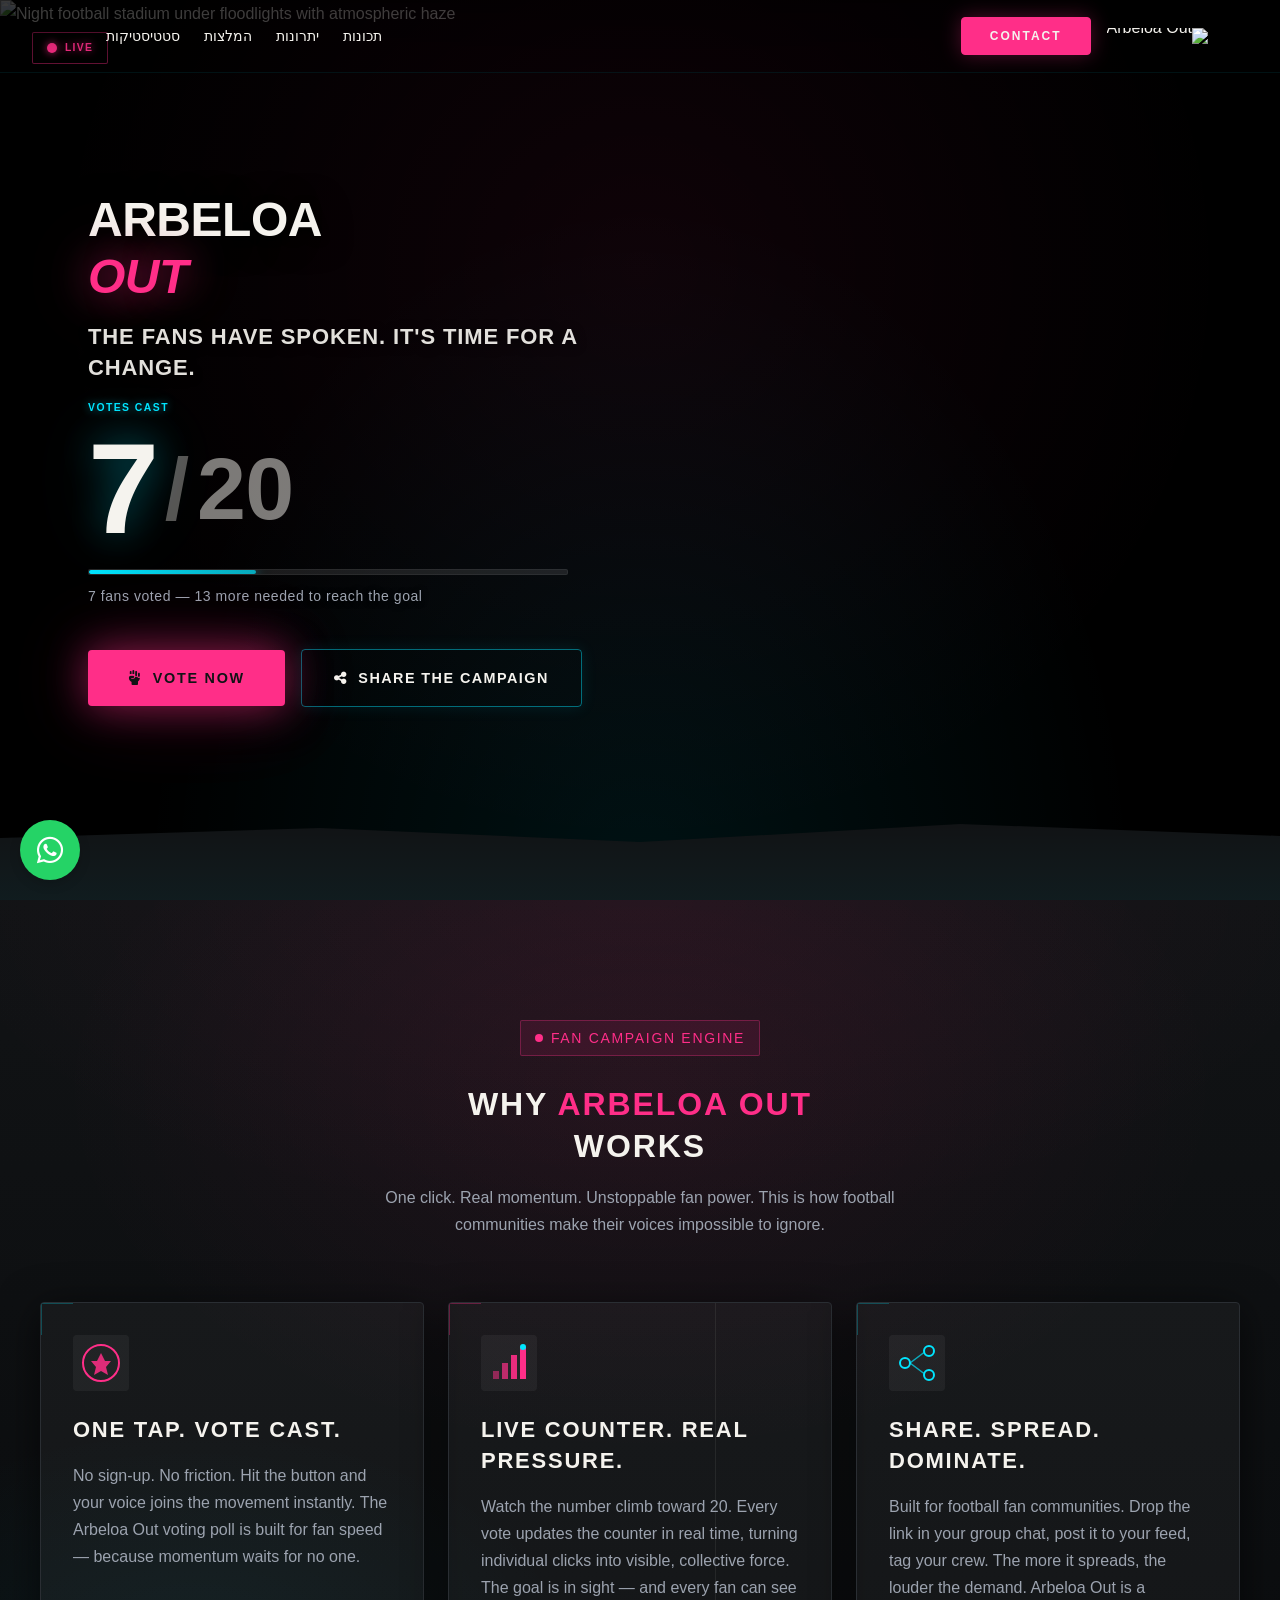
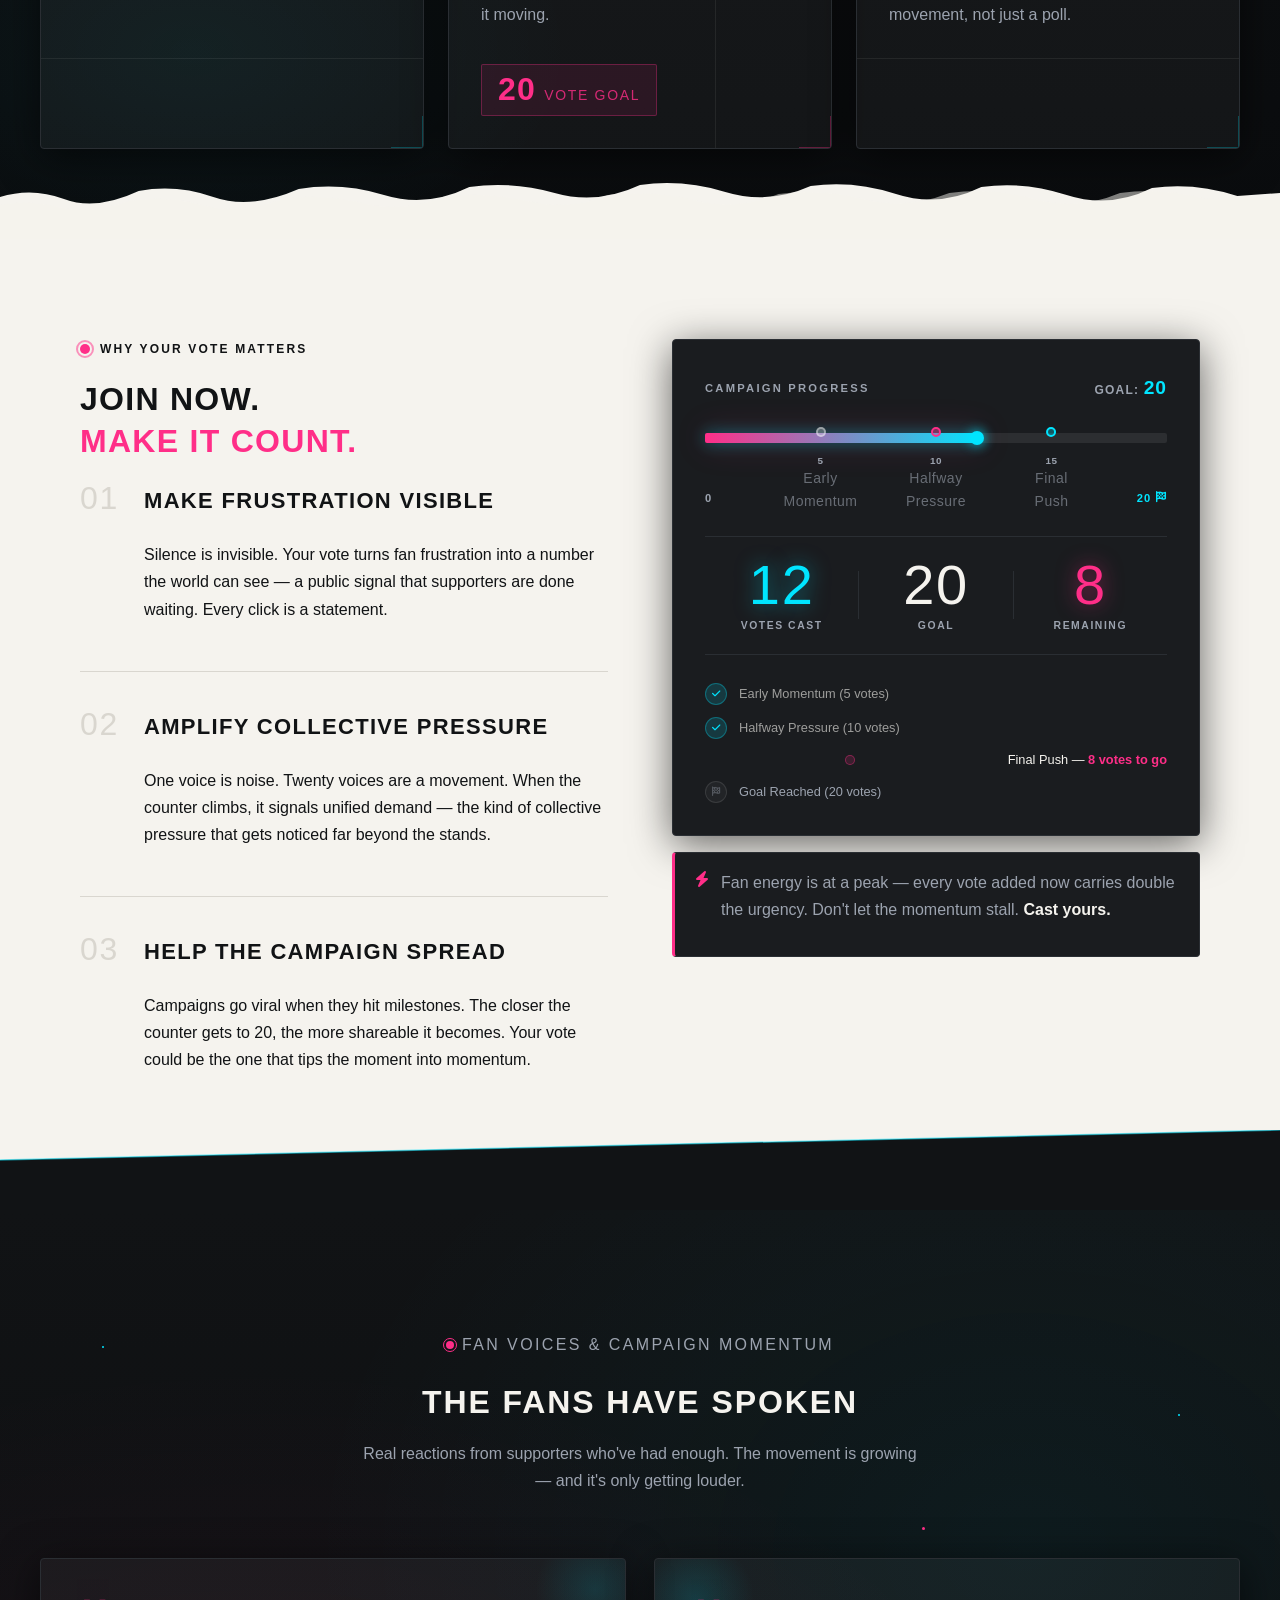
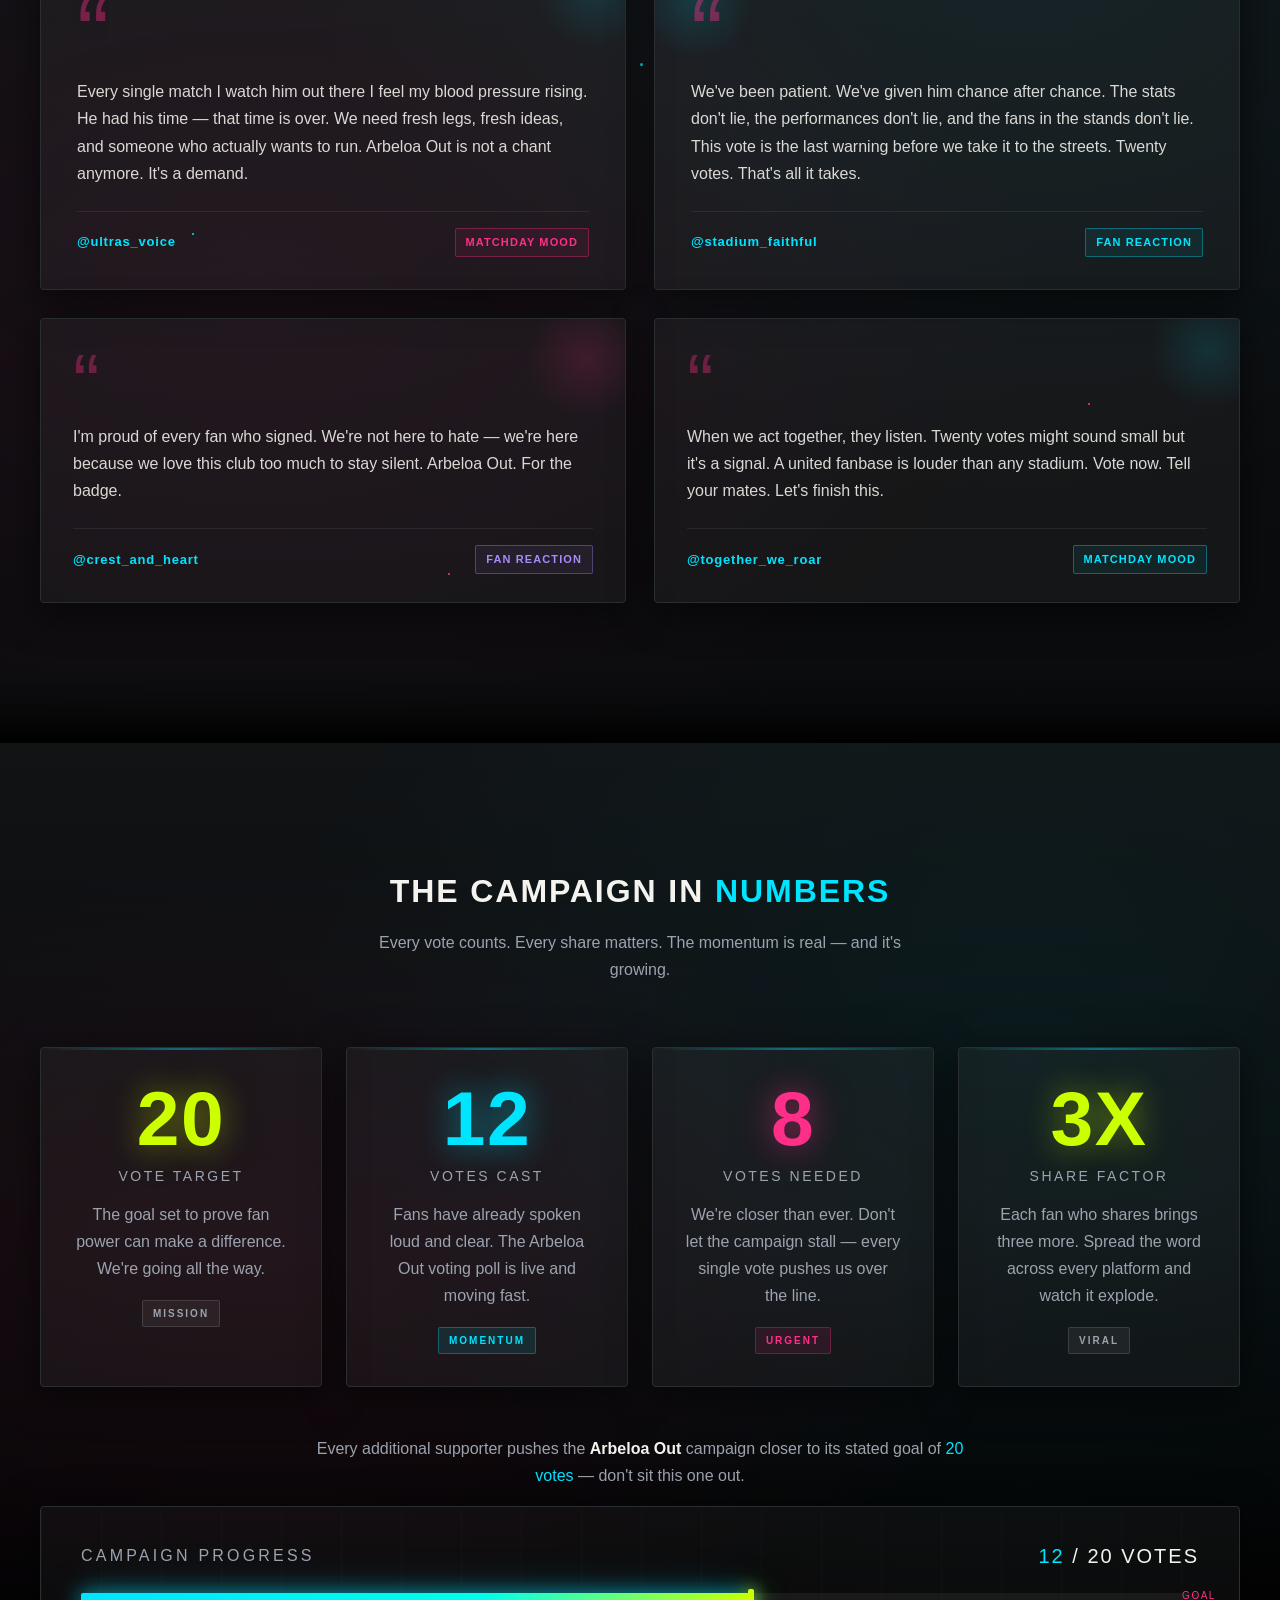
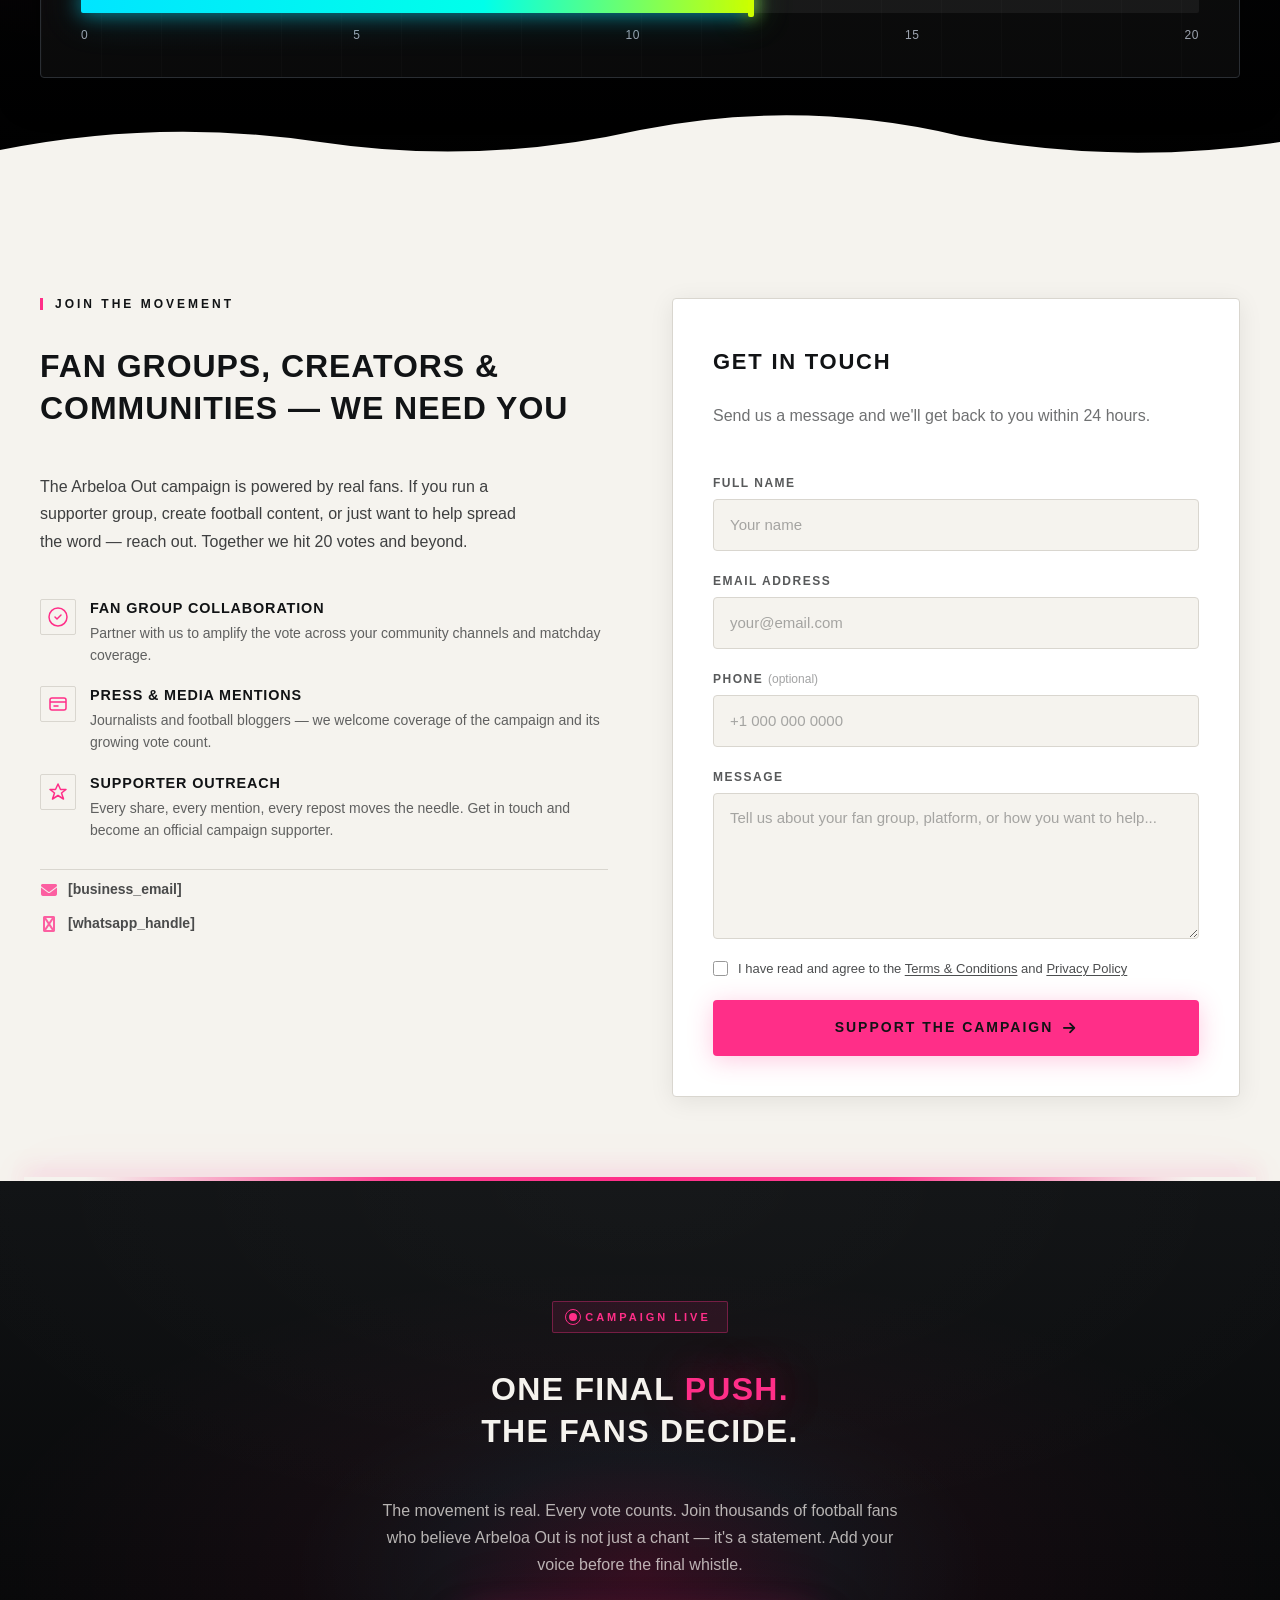
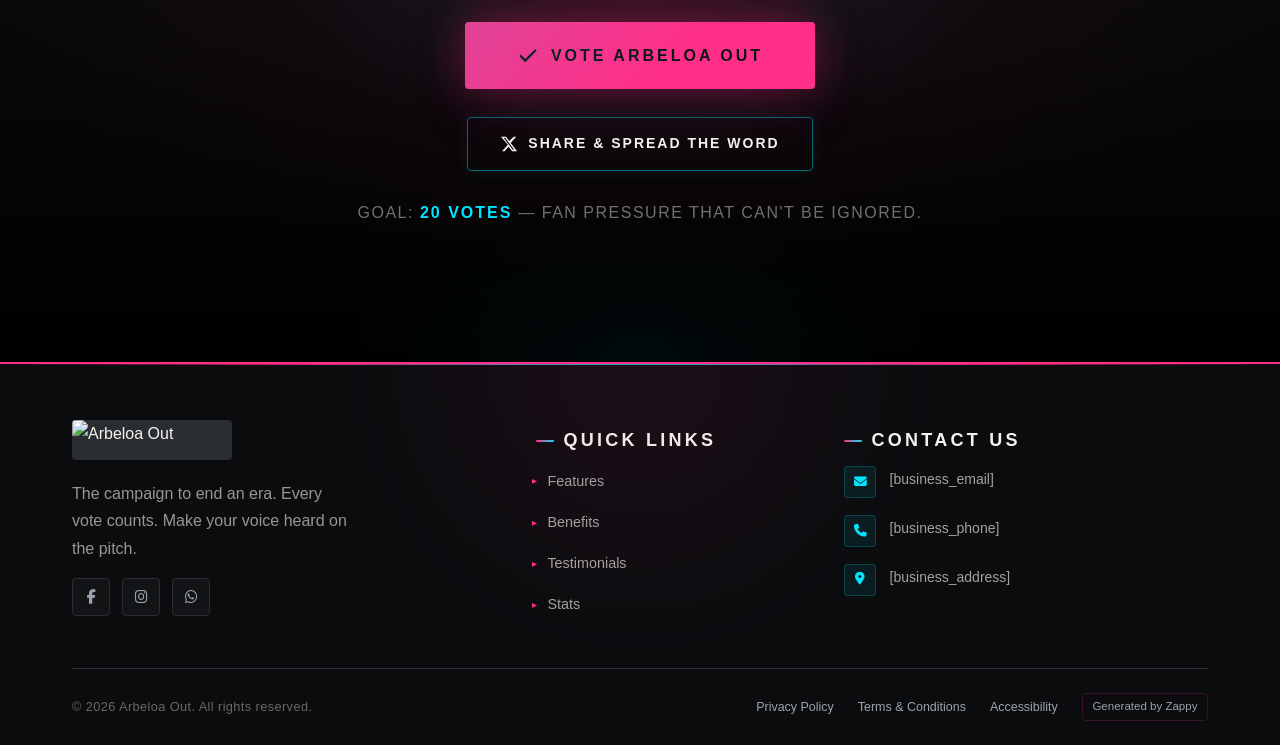
==== public/index.html @ 0f9fdadb "Initial website commit" ====
<!doctype html><html dir="ltr" lang="en"><head><meta charset="UTF-8"><meta content="width=device-width,initial-scale=1" name="viewport"><meta content="index, follow" name="robots"><title>ספורט / כדורגל — Arbeloa Out</title><meta content="A sports voting campaign website called &#39;Arbeloa Out&#39; where fans can vote to remove Arbeloa. The site features a real-time vote counter with a goal of 20 votes." name="description"><meta content="ספורט / כדורגל, Arbeloa Out, ספורט כדורגל, Arbeloa out voting poll" name="keywords"><link href="/assets/favicon.ico" rel="icon" type="image/x-icon"><link href="/assets/favicon-16x16.png" rel="icon" type="image/png" sizes="16x16"><link href="/assets/favicon-32x32.png" rel="icon" type="image/png" sizes="32x32"><link href="/assets/favicon-48x48.png" rel="icon" type="image/png" sizes="48x48"><link href="/assets/favicon-192x192.png" rel="icon" type="image/png" sizes="192x192"><link href="/assets/favicon-512x512.png" rel="icon" type="image/png" sizes="512x512"><link href="/assets/apple-touch-icon.png" rel="apple-touch-icon"><script>!function(){"use strict";var t="45b3f881-b775-4c6c-81a9-82512077c5bc",e="https://api.zappy5.com/api/analytics/track",a=18e5,n=2592e6,o=!0,i=!0,r=!0;var s=function(){var e="zappy_visitor_"+t,a=null;try{if(a=localStorage.getItem(e)){var o=JSON.parse(a),i=Date.now();if(i-o.created<n)return o.lastSeen=i,localStorage.setItem(e,JSON.stringify(o)),o.id}}catch(t){console.warn("Zappy Analytics: LocalStorage not available")}var r="zv_"+Date.now()+"_"+Math.random().toString(36).substr(2,9);try{localStorage.setItem(e,JSON.stringify({id:r,created:Date.now(),lastSeen:Date.now()}))}catch(t){}return r}(),c=function(){var e="zappy_session_"+t,n=null;try{if(n=sessionStorage.getItem(e)){var o=JSON.parse(n),i=Date.now();if(i-o.timestamp<a)return o.timestamp=i,sessionStorage.setItem(e,JSON.stringify(o)),o.id}}catch(t){console.warn("Zappy Analytics: SessionStorage not available")}var r="zs_"+Date.now()+"_"+Math.random().toString(36).substr(2,9);try{sessionStorage.setItem(e,JSON.stringify({id:r,timestamp:Date.now()}))}catch(t){}return r}();function l(a,n){n=n||{};var o={website_id:t,event_type:a,page_path:window.location.pathname,referrer:document.referrer||"direct",visitor_id:s,session_id:c,metadata:n};if(navigator.sendBeacon){var i=new Blob([JSON.stringify(o)],{type:"application/json"});navigator.sendBeacon(e,i)}else fetch(e,{method:"POST",headers:{"Content-Type":"application/json"},body:JSON.stringify(o),keepalive:!0}).catch(function(t){console.warn("Zappy Analytics: Failed to track event",t)})}o&&l("pageview",{title:document.title,url:window.location.href}),i&&document.addEventListener("click",function(t){var e=t.target;if("BUTTON"===e.tagName||e.closest("button")){var a="BUTTON"===e.tagName?e:e.closest("button");l("click",{element:"button",text:a.textContent.trim().substring(0,100),id:a.id||null,class:a.className||null})}else if("A"===e.tagName||e.closest("a")){var n="A"===e.tagName?e:e.closest("a");l("navigation",{element:"link",text:n.textContent.trim().substring(0,100),href:n.href,external:n.hostname!==window.location.hostname})}},!0),r&&document.addEventListener("submit",function(t){var e=t.target;l("form_submit",{form_id:e.id||null,form_name:e.name||null,form_action:e.action||null,form_method:e.method||"GET"})},!0);var m=Date.now();window.addEventListener("beforeunload",function(){l("page_unload",{time_on_page:Math.floor((Date.now()-m)/1e3),page_path:window.location.pathname})}),window.zappyAnalytics={track:l,getVisitorId:function(){return s},getSessionId:function(){return c}}}()</script><meta content="ספורט / כדורגל — Arbeloa Out" property="og:title"><meta content="A sports voting campaign website called &#39;Arbeloa Out&#39; where fans can vote to remove Arbeloa. The site features a real-time vote counter with a goal of 20 votes." property="og:description"><meta content="summary_large_image" name="twitter:card"><meta content="ספורט / כדורגל — Arbeloa Out" name="twitter:title"><meta content="A sports voting campaign website called &#39;Arbeloa Out&#39; where fans can vote to remove Arbeloa. The site features a real-time vote counter with a goal of 20 votes." name="twitter:description"><meta content="website" property="og:type"><meta content="en_US" property="og:locale"><link href="https://cdnjs.cloudflare.com/ajax/libs/font-awesome/6.4.0/css/all.min.css" rel="stylesheet"><link href="/assets/favicon.ico" rel="icon" type="image/x-icon"><link href="/assets/favicon-16x16.png" rel="icon" type="image/png" sizes="16x16"><link href="/assets/favicon-32x32.png" rel="icon" type="image/png" sizes="32x32"><link href="/assets/favicon-48x48.png" rel="icon" type="image/png" sizes="48x48"><link href="/assets/favicon-192x192.png" rel="icon" type="image/png" sizes="192x192"><link href="/assets/favicon-512x512.png" rel="icon" type="image/png" sizes="512x512"><link href="/assets/apple-touch-icon.png" rel="apple-touch-icon"><link href="https://cdn.jsdelivr.net/npm/vanilla-cookieconsent@3/dist/cookieconsent.css" rel="stylesheet"><script src="https://cdn.jsdelivr.net/npm/vanilla-cookieconsent@3/dist/cookieconsent.umd.js"></script><script src="https://cdn.jsdelivr.net/gh/mickidum/acc_toolbar/acctoolbar/acctoolbar.min.js"></script><link href="/styles.css" rel="stylesheet"><style id="zappy-dropdown-submenu-styles">#navMenu li:has(.sub-menu),.nav-menu li:has(.sub-menu),.navbar li:has(.sub-menu),nav li:has(.sub-menu){position:relative}#navMenu .sub-menu,.nav-menu .sub-menu,.navbar .sub-menu,nav .sub-menu{display:block!important;position:absolute!important;top:100%;left:0;min-width:220px;background:#fff;border-radius:8px;box-shadow:0 8px 25px rgba(0,0,0,.15);padding:8px 0;opacity:0;visibility:hidden;transform:translateY(10px);transition:all .3s ease;z-index:1000;list-style:none;pointer-events:none}#navMenu li:hover>.sub-menu,.nav-menu li:hover>.sub-menu,.navbar li:hover>.sub-menu,nav li:hover>.sub-menu{opacity:1!important;visibility:visible!important;transform:translateY(0)!important;pointer-events:auto!important}.sub-menu li{list-style:none;margin:0;padding:0}.sub-menu a{display:block!important;padding:10px 16px!important;color:var(--text-dark,#333)!important;font-weight:500;text-decoration:none;white-space:nowrap;transition:background-color .2s}.sub-menu .zappy-nav-child>a{padding-left:28px!important;font-size:.9em!important;opacity:.85!important}[dir=rtl] .sub-menu .zappy-nav-child>a,html[lang=ar] .sub-menu .zappy-nav-child>a,html[lang=he] .sub-menu .zappy-nav-child>a{padding-left:10px!important;padding-right:28px!important}.sub-menu .zappy-nav-parent>a{font-weight:600!important}.sub-menu a:hover{background-color:#f5f5f5}[dir=rtl] .nav-menu .sub-menu,[dir=rtl] .navbar .sub-menu,[dir=rtl] nav .sub-menu,html[lang=ar] .nav-menu .sub-menu,html[lang=ar] .navbar .sub-menu,html[lang=ar] nav .sub-menu,html[lang=he] .nav-menu .sub-menu,html[lang=he] .navbar .sub-menu,html[lang=he] nav .sub-menu{left:auto!important;right:0!important}.sub-menu:empty,.sub-menu:not(:has(li)):not(:has(> a)),.sub-menu:not(:has(li:not(.zappy-hidden-menu-item))):not(:has(> a)){display:none!important;opacity:0!important;visibility:hidden!important;pointer-events:none!important}li:has(.menu-group-title):hover>.sub-menu{opacity:1!important;visibility:visible!important;transform:translateY(0)!important;pointer-events:auto!important}#navMenu>li>.menu-group-title,.nav-menu>li>.menu-group-title{display:inline-block;padding:.5rem 1rem;cursor:default;user-select:none}@media (max-width:768px){#navMenu .sub-menu,.nav-menu .sub-menu,.navbar .sub-menu,nav .sub-menu{position:static!important;transform:none!important;box-shadow:none!important;background:0 0!important;max-height:0;overflow:hidden;opacity:0;visibility:hidden;transition:max-height .3s ease,opacity .3s ease;padding:0!important;border-radius:0!important}#navMenu .sub-menu.mobile-expanded,.nav-menu .sub-menu.mobile-expanded,.navbar .sub-menu.mobile-expanded{max-height:none!important;overflow-y:visible!important;opacity:1!important;visibility:visible!important;padding:8px 0 8px 16px!important}[dir=rtl] .sub-menu.mobile-expanded,html[lang=he] .sub-menu.mobile-expanded{padding:8px 16px 8px 0!important}#navMenu li:hover>.sub-menu,.nav-menu li:hover>.sub-menu,.navbar li:hover>.sub-menu,nav li:hover>.sub-menu{opacity:0;visibility:hidden;pointer-events:none}#navMenu li>.sub-menu.mobile-expanded,.nav-menu li>.sub-menu.mobile-expanded,.navbar li>.sub-menu.mobile-expanded,nav li>.sub-menu.mobile-expanded{opacity:1!important;visibility:visible!important;pointer-events:auto!important}#navMenu li:has(.sub-menu),.nav-menu li:has(.sub-menu),.navbar li:has(.sub-menu),nav li:has(.sub-menu){display:flex!important;flex-wrap:wrap!important;align-items:center!important;position:relative!important;min-height:44px!important}#navMenu li:has(.sub-menu)>a,.nav-menu li:has(.sub-menu)>a,.navbar li:has(.sub-menu)>a,nav li:has(.sub-menu)>a{flex:1!important;min-width:0!important}#navMenu li:has(.sub-menu)>.menu-group-title,.nav-menu li:has(.sub-menu)>.menu-group-title,.navbar li:has(.sub-menu)>.menu-group-title,nav li:has(.sub-menu)>.menu-group-title{flex:1!important;min-width:0!important;padding:0!important;line-height:inherit!important}#navMenu li:has(.sub-menu)>.sub-menu,.nav-menu li:has(.sub-menu)>.sub-menu,.navbar li:has(.sub-menu)>.sub-menu,nav li:has(.sub-menu)>.sub-menu{flex-basis:100%!important;width:100%!important}#navMenu li:has(.sub-menu)>a [class*=arrow],#navMenu li:has(.sub-menu)>a [class*=chevron],.nav-menu li:has(.sub-menu)>a .fa-angle-down,.nav-menu li:has(.sub-menu)>a .fa-chevron-down,.nav-menu li:has(.sub-menu)>a [class*=arrow],.nav-menu li:has(.sub-menu)>a [class*=chevron],nav li:has(.sub-menu)>a [class*=arrow],nav li:has(.sub-menu)>a [class*=chevron]{display:none!important;visibility:hidden!important}.mobile-submenu-toggle{display:flex!important;align-items:center!important;justify-content:center!important;width:44px!important;height:auto!important;background:0 0!important;border:none!important;cursor:pointer!important;color:var(--text-dark)!important;position:static!important;flex-shrink:0!important;align-self:stretch!important;z-index:2!important;padding:0!important;margin:0!important}.mobile-submenu-toggle::after{content:''!important;width:0!important;height:0!important;border-left:6px solid transparent!important;border-right:6px solid transparent!important;border-top:7px solid currentColor!important;transition:transform .3s ease!important}.mobile-submenu-toggle.expanded::after{transform:rotate(180deg)!important}.sub-menu a{padding:10px 0!important;display:block!important;color:var(--text-dark)!important;white-space:normal!important}.sub-menu .zappy-nav-child>a{padding-left:28px!important;font-size:.9em!important;opacity:.85!important}[dir=rtl] .sub-menu .zappy-nav-child>a,html[lang=ar] .sub-menu .zappy-nav-child>a,html[lang=he] .sub-menu .zappy-nav-child>a{padding-left:0!important;padding-right:28px!important}.sub-menu .zappy-nav-parent>a{font-weight:600!important}#navMenu.active,.nav-menu.active{max-width:100vw!important;overflow-x:hidden!important;box-sizing:border-box!important}.navbar .sub-menu li a,.zappy-products-dropdown .sub-menu a,nav.navbar .sub-menu li a{color:var(--text-dark)!important}}@media (min-width:769px){.mobile-submenu-toggle{display:none!important}}</style><style id="zappy-widget-visibility">html[dir=rtl] .whatsapp-float{right:20px!important;left:auto!important}html:not([dir]) .whatsapp-float,html[dir=ltr] .whatsapp-float{left:20px!important;right:auto!important}html[dir=rtl] #mic-access-tool-general-button,html[dir=rtl] #mic-init-access-tool #mic-access-tool-general-button,html[dir=rtl] #mic-init-access-tool .mic-access-tool-general-button,html[dir=rtl] ._access-icon,html[dir=rtl] .mic-access-tool-general-button{left:20px!important;right:auto!important}html:not([dir]) #mic-access-tool-general-button,html:not([dir]) #mic-init-access-tool #mic-access-tool-general-button,html:not([dir]) #mic-init-access-tool .mic-access-tool-general-button,html:not([dir]) ._access-icon,html:not([dir]) .mic-access-tool-general-button,html[dir=ltr] #mic-access-tool-general-button,html[dir=ltr] #mic-init-access-tool #mic-access-tool-general-button,html[dir=ltr] #mic-init-access-tool .mic-access-tool-general-button,html[dir=ltr] ._access-icon,html[dir=ltr] .mic-access-tool-general-button{right:20px!important;left:auto!important}@media (max-width:768px){.whatsapp-float{display:flex!important}}@media (min-width:769px){.whatsapp-float{display:flex!important}}@media (max-width:768px){#mic-access-tool-general-button,#mic-init-access-tool #mic-access-tool-general-button,#mic-init-access-tool .mic-access-tool-general-button,._access-icon,.mic-access-tool-general-button{display:flex!important;visibility:visible!important;opacity:1!important;pointer-events:auto!important}#mic-access-tool-box,#mic-init-access-tool #mic-access-tool-box,._access-menu,.mic-access-tool-box,div[id*=mic-access-tool-box]{visibility:hidden;opacity:0;pointer-events:auto!important}}@media (min-width:769px){#mic-access-tool-general-button,#mic-init-access-tool #mic-access-tool-general-button,#mic-init-access-tool .mic-access-tool-general-button,._access-icon,.mic-access-tool-general-button{display:flex!important;visibility:visible!important;opacity:1!important;pointer-events:auto!important}#mic-access-tool-box,#mic-init-access-tool #mic-access-tool-box,._access-menu,.mic-access-tool-box,div[id*=mic-access-tool-box]{visibility:hidden;opacity:0;pointer-events:auto!important}}</style></head><body><nav class="navbar"><button class="mobile-toggle" aria-label="Menu" id="mobileToggle"><svg viewBox="0 0 24 24" fill="none" height="24" width="24" class="hamburger-icon"><path d="M3 12h18M3 6h18M3 18h18" stroke="currentColor" stroke-width="2" stroke-linecap="round"></path></svg> <svg viewBox="0 0 24 24" fill="none" height="24" width="24" class="close-icon" style="display:none"><path d="M18 6L6 18M6 6l12 12" stroke="currentColor" stroke-width="2" stroke-linecap="round"></path></svg></button> <button class="phone-header-btn" aria-label="Call" data-phone="[business_phone]"><svg viewBox="0 0 24 24" fill="currentColor" height="20" width="20"><path d="M22 16.92v3a2 2 0 0 1-2.18 2 19.79 19.79 0 0 1-8.63-3.07 19.5 19.5 0 0 1-6-6 19.79 19.79 0 0 1-3.07-8.67A2 2 0 0 1 4.11 2h3a2 2 0 0 1 2 1.72 12.84 12.84 0 0 0 .7 2.81 2 2 0 0 1-.45 2.11L8.09 9.91a16 16 0 0 0 6 6l1.27-1.27a2 2 0 0 1 2.11-.45 12.84 12.84 0 0 0 2.81.7A2 2 0 0 1 22 16.92z"></path></svg></button><div class="nav-container"><div class="nav-brand"><a href="/" class="logo-link"><img alt="Arbeloa Out" class="logo" src="/assets/arbeloa-out-logo.webp"></a></div><ul class="nav-menu" id="navMenu"><li><a href="#features">תכונות</a></li><li><a href="#benefits">יתרונות</a></li><li><a href="#testimonials">המלצות</a></li><li><a href="#stats">סטטיסטיקות</a></li></ul><div class="nav-cta-container"><a href="#contact" class="nav-cta-btn">Contact</a></div></div></nav><script>window.addEventListener("load",function(){const e=document.querySelector(".navbar, nav, header");if(!e)return void console.log("[Navbar] Navbar element not found");let t=document.getElementById("mobileToggle")||document.querySelector(".mobile-toggle")||document.querySelector(".hamburger")||document.querySelector(".hamburger-menu")||document.querySelector(".menu-toggle")||document.querySelector(".burger-menu")||document.querySelector('[aria-label="Menu"]')||document.querySelector('[aria-label="תפריט"]');const o=document.querySelector(".phone-header-btn"),n=window.getComputedStyle(e);let r=n.backgroundColor;if(console.log("[Navbar] Initial navbar background:",r),"transparent"===r||"rgba(0, 0, 0, 0)"===r||r.startsWith("rgba")&&r.includes(", 0)")){const e=n.backgroundImage;if(e&&"none"!==e)console.log("[Navbar] Navbar has background image/gradient, using dark text"),r="rgb(240, 240, 240)";else{const e=window.getComputedStyle(document.body).backgroundColor;console.log("[Navbar] Navbar transparent, using body background:",e),r=e}}const i=r.match(/\d+/g);if(i&&i.length>=3){const e=(.299*parseInt(i[0])+.587*parseInt(i[1])+.114*parseInt(i[2]))/255;console.log("[Navbar] Mobile button colors preserved from Claude CSS (luminance:",e.toFixed(2)+")");const n=document.createElement("style");n.id="zappy-mobile-nav-fix";document.documentElement.lang;document.documentElement.dir,n.textContent='\n        /* Hide mobile buttons on desktop, show only on mobile */\n        @media (min-width: 769px) {\n          .mobile-toggle,\n          .phone-header-btn {\n            display: none !important;\n          }\n        }\n        \n        /* Show and position mobile buttons correctly on mobile */\n        @media (max-width: 768px) {\n          .mobile-toggle,\n          .phone-header-btn {\n            position: absolute !important;\n            top: 50% !important;\n            transform: translateY(-50%) !important;\n            z-index: 1001 !important;\n            display: flex !important;\n            align-items: center !important;\n            justify-content: center !important;\n            width: 36px !important;\n            height: 36px !important;\n            border-radius: 50% !important;\n            border: none !important;\n            cursor: pointer !important;\n            padding: 6px !important;\n            background: none !important;\n            color: var(--nav-text, var(--text-dark)) !important;\n          }\n          \n          /* LTR positioning (default): hamburger LEFT, phone RIGHT */\n          html:not([dir="rtl"]):not([lang="he"]):not([lang="ar"]) .mobile-toggle,\n          html[dir="ltr"] .mobile-toggle {\n            left: 12px !important;\n            right: auto !important;\n          }\n          html:not([dir="rtl"]):not([lang="he"]):not([lang="ar"]) .phone-header-btn,\n          html[dir="ltr"] .phone-header-btn {\n            right: 12px !important;\n            left: auto !important;\n          }\n          \n          /* RTL positioning: hamburger RIGHT, phone LEFT */\n          html[dir="rtl"] .mobile-toggle,\n          html[lang="he"] .mobile-toggle,\n          html[lang="ar"] .mobile-toggle {\n            right: 12px !important;\n            left: auto !important;\n          }\n          html[dir="rtl"] .phone-header-btn,\n          html[lang="he"] .phone-header-btn,\n          html[lang="ar"] .phone-header-btn {\n            left: 12px !important;\n            right: auto !important;\n          }\n          \n          /* CRITICAL: Ensure nav-container has min-height on mobile */\n          /* All children are positioned absolutely/fixed on mobile, so height:auto collapses to 0 */\n          .nav-container {\n            min-height: 70px !important;\n            position: relative !important;\n          }\n          \n          /* Ensure SVG icons are properly sized and inherit color */\n          .mobile-toggle svg,\n          .phone-header-btn svg {\n            width: 24px !important;\n            height: 24px !important;\n            /* Don\'t force display - let JavaScript control hamburger/close toggle */\n          }\n          \n          /* Reset nav-cta-container on mobile - remove desktop box-shadow/padding */\n          /* that creates a visible ghost box when CTA button is hidden */\n          .nav-cta-container {\n            box-shadow: none !important;\n            padding: 0 !important;\n          }\n          \n          /* Hide nav-cta-container entirely on mobile when there\'s no lang-switcher */\n          /* (only the CTA button is inside, and it\'s hidden on mobile) */\n          .nav-cta-container:not(:has(.lang-switcher)) {\n            display: none !important;\n          }\n          \n          /* CRITICAL: Prevent hero image fade gradient from bleeding over headline text */\n          /* The .image-fade-gradient has bottom: -30px (extends below parent) */\n          /* On mobile stacked layout, this overlaps the h1 text below the image */\n          .hero-image-column {\n            overflow: hidden !important;\n          }\n          .image-fade-gradient {\n            bottom: 0 !important;\n          }\n          \n          /* Hide desktop language switcher on mobile - hamburger menu handles it */\n          /* High specificity to override stored CSS */\n          .lang-switcher,\n          .nav-cta-container .lang-switcher,\n          .nav-container .lang-switcher,\n          .navbar .lang-switcher,\n          .navbar .nav-cta-container .lang-switcher {\n            display: none !important;\n          }\n        }\n      ';const r=document.getElementById("zappy-mobile-nav-fix");r&&r.remove(),document.head.appendChild(n),console.log("[Navbar] Critical CSS injected for mobile nav positioning");const a=window.innerWidth<=768;if(t){const e=t.querySelector(".hamburger-icon"),o=t.querySelector(".close-icon");e&&(e.style.setProperty("width","24px","important"),e.style.setProperty("height","24px","important"),e.style.setProperty("display","block","important")),o&&(o.style.setProperty("width","24px","important"),o.style.setProperty("height","24px","important"),o.style.setProperty("display","none","important")),a?(t.style.setProperty("position","absolute","important"),t.style.setProperty("top","50%","important"),t.style.setProperty("transform","translateY(-50%)","important"),t.style.setProperty("z-index","1001","important"),t.style.removeProperty("left"),t.style.removeProperty("right"),console.log("[Navbar] Mobile toggle positioning applied (mobile viewport)")):(t.style.removeProperty("position"),t.style.removeProperty("top"),t.style.removeProperty("transform"),t.style.removeProperty("z-index"),t.style.removeProperty("left"),t.style.removeProperty("right"),console.log("[Navbar] Desktop viewport - cleared mobile toggle inline positioning"))}if(o){const e=o.querySelector("svg");e&&(e.style.width="24px",e.style.height="24px",e.setAttribute("width","24"),e.setAttribute("height","24")),a?(o.style.setProperty("position","absolute","important"),o.style.setProperty("top","50%","important"),o.style.setProperty("transform","translateY(-50%)","important"),o.style.setProperty("z-index","1001","important"),o.style.removeProperty("left"),o.style.removeProperty("right"),console.log("[Navbar] Phone button positioning applied (mobile viewport)")):(o.style.removeProperty("position"),o.style.removeProperty("top"),o.style.removeProperty("transform"),o.style.removeProperty("z-index"),o.style.removeProperty("left"),o.style.removeProperty("right"),console.log("[Navbar] Desktop viewport - cleared phone button inline positioning"))}}else console.log("[Navbar] Could not parse background color:",r);t=document.getElementById("mobileToggle")||document.querySelector(".mobile-toggle")||document.querySelector(".hamburger")||document.querySelector(".hamburger-menu")||document.querySelector(".menu-toggle")||document.querySelector(".burger-menu")||document.querySelector('[aria-label="Menu"]')||document.querySelector('[aria-label="תפריט"]');const a=document.getElementById("navMenu")||document.querySelector(".nav-menu")||document.querySelector(".nav-links")||document.querySelector("nav ul:not(.submenu)");if(!t||!a)return void console.log("[Navbar] Mobile toggle or menu not found:",{toggle:!!t,menu:!!a});a.id||(a.id="navMenu"),console.log("[Navbar] Initializing mobile menu...");const l=t.cloneNode(!0);t.parentNode.replaceChild(l,t),l.addEventListener("click",function(e){e.preventDefault(),e.stopPropagation();const t=this.querySelector(".hamburger-icon"),o=this.querySelector(".close-icon");a.classList.contains("active")?(a.classList.remove("active"),t&&t.style.setProperty("display","block","important"),o&&o.style.setProperty("display","none","important"),document.body.style.overflow="",console.log("[Navbar] Menu closed")):(a.classList.add("active"),t&&t.style.setProperty("display","none","important"),o&&o.style.setProperty("display","block","important"),document.body.style.overflow="hidden",console.log("[Navbar] Menu opened"))}),a.querySelectorAll("a").forEach(function(e){e.addEventListener("click",function(){if("#"===this.getAttribute("href"))return;const e=l.querySelector(".hamburger-icon"),t=l.querySelector(".close-icon");a.classList.remove("active"),e&&e.style.setProperty("display","block","important"),t&&t.style.setProperty("display","none","important"),document.body.style.overflow="",console.log("[Navbar] Menu closed (link clicked)")})});var s=a.querySelectorAll(".dropdown-toggle");s.forEach(function(e){e.addEventListener("click",function(e){e.preventDefault(),e.stopPropagation();var t=this.closest(".nav-dropdown");t&&(t.parentNode.querySelectorAll(".nav-dropdown.open").forEach(function(e){e!==t&&e.classList.remove("open")}),t.classList.toggle("open"),console.log("[Navbar] Dropdown toggled:",t.classList.contains("open")?"open":"closed"))})}),document.addEventListener("click",function(e){e.target.closest(".nav-dropdown")||document.querySelectorAll(".nav-dropdown.open").forEach(function(e){e.classList.remove("open")})}),console.log("[Navbar] Dropdown handlers initialized for "+s.length+" dropdowns"),o&&o.addEventListener("click",function(){const e=document.querySelectorAll('a[href^="tel:"]'),t=e.length>0?e[0].getAttribute("href").replace("tel:",""):"[business_phone]";window.location.href="tel:"+t,console.log("[Navbar] Phone button clicked")}),console.log("[Navbar] Mobile menu initialized successfully")})</script><main><section class="home-hero-section" data-layout-spec="Home-hero" id="hero" data-hero-type="fullscreen-scrim"><img alt="Night football stadium under floodlights with atmospheric haze" class="hero-bg-img" src="/assets/site-home-hero-image-1.webp" data-context="Dramatic night football stadium atmosphere, wide-angle view of an empty or sparsely populated stadium under blazing floodlights, long exposure light streaks, faint smoke haze drifting across the pitch, subtle green grass pitch-line geometry visible, cinematic dark mood, ultra-high contrast, abstract and atmospheric rather than photo-busy" data-hero-bg="true" data-placeholder="home-hero-image-1" height="700" width="1200"><div class="hero-scrim" aria-hidden="true"></div><div class="hero-vignette" aria-hidden="true"></div><div class="hero-live-badge" aria-label="Live campaign"><span class="live-dot" aria-hidden="true"></span> <span class="live-label">LIVE</span></div><div class="hero-container"><div class="hero-content"><h1 class="hero-headline">ARBELOA <span class="headline-accent">OUT</span></h1><h3 class="hero-subtitle">The fans have spoken. It's time for a change.</h3><div class="hero-counter-block"><div class="counter-label-row"><span class="counter-label">VOTES CAST</span></div><div class="counter-display"><span class="counter-number">7</span> <span class="counter-slash">/</span> <span class="counter-goal">20</span></div><div class="progress-track" aria-label="7 votes out of 20 goal" aria-valuemax="20" aria-valuemin="0" aria-valuenow="7" role="progressbar"><div class="progress-fill"></div></div><p class="progress-caption">7 fans voted — 13 more needed to reach the goal</p></div><div class="hero-ctas"><a href="#vote" class="btn-vote"><i class="fas fa-fist-raised" aria-hidden="true"></i> VOTE NOW </a><a href="#share" class="btn-share"><i class="fas fa-share-alt" aria-hidden="true"></i> SHARE THE CAMPAIGN</a></div></div></div><div class="hero-bottom-divider" aria-hidden="true"><svg viewBox="0 0 1200 90" xmlns="http://www.w3.org/2000/svg" aria-hidden="true" data-no-icon-edit="true" preserveAspectRatio="none"><defs><linearGradient id="cyanHaze" x1="0" x2="0" y1="0" y2="1"><stop offset="0%" stop-color="#00E5FF" stop-opacity="0"></stop><stop offset="100%" stop-color="#00E5FF" stop-opacity="0.07"></stop></linearGradient></defs><path d="M0,90 L0,28 L300,18 L600,32 L900,14 L1200,26 L1200,90 Z" fill="var(--bg-dark)"></path><path d="M0,90 L0,28 L300,18 L600,32 L900,14 L1200,26 L1200,90 Z" fill="url(#cyanHaze)" opacity="0.6"></path></svg></div></section><section class="home-features-section" data-layout-spec="Home-features" id="features"><div class="hf-bg-glow" aria-hidden="true"></div><div class="hf-container"><div class="hf-intro"><div class="hf-live-badge"><span class="hf-live-dot" aria-hidden="true"></span> <small>FAN CAMPAIGN ENGINE</small></div><h2 class="hf-heading">WHY <span class="hf-accent">ARBELOA OUT</span><br>WORKS</h2><p class="hf-subtext">One click. Real momentum. Unstoppable fan power. This is how football communities make their voices impossible to ignore.</p></div><div class="hf-grid"><article class="hf-card"><div class="hf-card-corner hf-corner-tl" aria-hidden="true"><svg viewBox="0 0 32 32" xmlns="http://www.w3.org/2000/svg" aria-hidden="true" data-no-icon-edit="true" fill="none" height="32" width="32"><line stroke="rgba(0,229,255,0.35)" stroke-width="1.5" x1="0" x2="0" y1="32" y2="0"></line><line stroke="rgba(0,229,255,0.35)" stroke-width="1.5" x1="0" x2="32" y1="0" y2="0"></line></svg></div><div class="hf-card-corner hf-corner-br" aria-hidden="true"><svg viewBox="0 0 32 32" xmlns="http://www.w3.org/2000/svg" aria-hidden="true" data-no-icon-edit="true" fill="none" height="32" width="32"><line stroke="rgba(0,229,255,0.35)" stroke-width="1.5" x1="32" x2="32" y1="0" y2="32"></line><line stroke="rgba(0,229,255,0.35)" stroke-width="1.5" x1="32" x2="0" y1="32" y2="32"></line></svg></div><div class="hf-card-icon" aria-hidden="true"><svg viewBox="0 0 40 40" xmlns="http://www.w3.org/2000/svg" fill="none" height="40" width="40" data-element-type="icon" data-icon-type="svg"><circle cx="20" cy="20" r="18" stroke="var(--secondary)" stroke-width="2"></circle><path d="M20 10 L24 18 H30 L25 24 L27 32 L20 28 L13 32 L15 24 L10 18 H16 Z" fill="var(--secondary)" opacity="0.85"></path></svg></div><div class="hf-card-content"><h3 class="hf-card-title">ONE TAP. VOTE CAST.</h3><p class="hf-card-text">No sign-up. No friction. Hit the button and your voice joins the movement instantly. The Arbeloa Out voting poll is built for fan speed — because momentum waits for no one.</p></div><div class="hf-pitch-line hf-pitch-h" aria-hidden="true"></div></article><article class="hf-card hf-card--accent"><div class="hf-card-corner hf-corner-tl" aria-hidden="true"><svg viewBox="0 0 32 32" xmlns="http://www.w3.org/2000/svg" aria-hidden="true" data-no-icon-edit="true" fill="none" height="32" width="32"><line stroke="rgba(255,46,136,0.45)" stroke-width="1.5" x1="0" x2="0" y1="32" y2="0"></line><line stroke="rgba(255,46,136,0.45)" stroke-width="1.5" x1="0" x2="32" y1="0" y2="0"></line></svg></div><div class="hf-card-corner hf-corner-br" aria-hidden="true"><svg viewBox="0 0 32 32" xmlns="http://www.w3.org/2000/svg" aria-hidden="true" data-no-icon-edit="true" fill="none" height="32" width="32"><line stroke="rgba(255,46,136,0.45)" stroke-width="1.5" x1="32" x2="32" y1="0" y2="32"></line><line stroke="rgba(255,46,136,0.45)" stroke-width="1.5" x1="32" x2="0" y1="32" y2="32"></line></svg></div><div class="hf-card-icon" aria-hidden="true"><svg viewBox="0 0 40 40" xmlns="http://www.w3.org/2000/svg" fill="none" height="40" width="40" data-element-type="icon" data-icon-type="svg"><rect height="8" width="6" x="4" y="28" fill="var(--secondary)" opacity="0.5"></rect><rect height="16" width="6" x="13" y="20" fill="var(--secondary)" opacity="0.7"></rect><rect height="24" width="6" x="22" y="12" fill="var(--secondary)" opacity="0.9"></rect><rect height="32" width="6" x="31" y="4" fill="var(--secondary)"></rect><circle cx="34" cy="4" r="3" fill="var(--accent)"></circle></svg></div><div class="hf-card-content"><h3 class="hf-card-title">LIVE COUNTER. REAL PRESSURE.</h3><p class="hf-card-text">Watch the number climb toward 20. Every vote updates the counter in real time, turning individual clicks into visible, collective force. The goal is in sight — and every fan can see it moving.</p></div><div class="hf-card-goal-badge"><span class="hf-goal-num">20</span> <small class="hf-goal-label">VOTE GOAL</small></div><div class="hf-pitch-line hf-pitch-v" aria-hidden="true"></div></article><article class="hf-card"><div class="hf-card-corner hf-corner-tl" aria-hidden="true"><svg viewBox="0 0 32 32" xmlns="http://www.w3.org/2000/svg" aria-hidden="true" data-no-icon-edit="true" fill="none" height="32" width="32"><line stroke="rgba(0,229,255,0.35)" stroke-width="1.5" x1="0" x2="0" y1="32" y2="0"></line><line stroke="rgba(0,229,255,0.35)" stroke-width="1.5" x1="0" x2="32" y1="0" y2="0"></line></svg></div><div class="hf-card-corner hf-corner-br" aria-hidden="true"><svg viewBox="0 0 32 32" xmlns="http://www.w3.org/2000/svg" aria-hidden="true" data-no-icon-edit="true" fill="none" height="32" width="32"><line stroke="rgba(0,229,255,0.35)" stroke-width="1.5" x1="32" x2="32" y1="0" y2="32"></line><line stroke="rgba(0,229,255,0.35)" stroke-width="1.5" x1="32" x2="0" y1="32" y2="32"></line></svg></div><div class="hf-card-icon" aria-hidden="true"><svg viewBox="0 0 40 40" xmlns="http://www.w3.org/2000/svg" fill="none" height="40" width="40" data-element-type="icon" data-icon-type="svg"><circle cx="32" cy="8" r="5" stroke="var(--accent)" stroke-width="2"></circle><circle cx="32" cy="32" r="5" stroke="var(--accent)" stroke-width="2"></circle><circle cx="8" cy="20" r="5" stroke="var(--accent)" stroke-width="2"></circle><line stroke="var(--accent)" stroke-width="1.5" x1="13" x2="27" y1="20" y2="9.5" opacity="0.7"></line><line stroke="var(--accent)" stroke-width="1.5" x1="13" x2="27" y1="20" y2="30.5" opacity="0.7"></line></svg></div><div class="hf-card-content"><h3 class="hf-card-title">SHARE. SPREAD. DOMINATE.</h3><p class="hf-card-text">Built for football fan communities. Drop the link in your group chat, post it to your feed, tag your crew. The more it spreads, the louder the demand. Arbeloa Out is a movement, not just a poll.</p></div><div class="hf-pitch-line hf-pitch-h" aria-hidden="true"></div></article></div></div><div class="hf-divider-wrapper"><svg viewBox="0 0 1200 90" xmlns="http://www.w3.org/2000/svg" aria-hidden="true" data-no-icon-edit="true" preserveAspectRatio="none"><path d="M0,90 L0,48 Q30,38 60,50 T130,42 Q165,35 200,48 T280,40 Q320,33 360,46 T440,38 Q480,32 520,44 T600,36 Q640,30 680,43 T760,37 Q800,31 840,45 T920,38 Q960,32 1000,46 T1080,39 Q1120,33 1160,47 L1200,44 L1200,90 Z" fill="var(--bg-light)"></path><path d="M0,90 L0,56 Q25,50 55,58 T120,52 Q155,46 190,56 T265,50 Q300,44 340,54 T415,48 Q455,42 495,52 T570,46 Q610,40 650,51 T730,45 Q770,39 810,50 T890,44 Q930,38 970,50 T1050,44 Q1090,38 1130,50 L1200,48 L1200,90 Z" fill="var(--bg-light)" opacity="0.5"></path></svg></div></section><section class="home-benefits-section" data-layout-spec="Home-benefits" id="benefits"><div class="home-benefits-container"><div class="home-benefits-content"><div class="home-benefits-eyebrow"><span class="home-benefits-live-dot" aria-hidden="true"></span> <span class="home-benefits-eyebrow-text">Why Your Vote Matters</span></div><h2 class="home-benefits-heading">JOIN NOW.<br><span class="home-benefits-accent">MAKE IT COUNT.</span></h2><div class="home-benefits-list"><article class="home-benefit-item"><div class="home-benefit-number" aria-hidden="true">01</div><div class="home-benefit-body"><h3 class="home-benefit-title">Make Frustration Visible</h3><p class="home-benefit-desc">Silence is invisible. Your vote turns fan frustration into a number the world can see — a public signal that supporters are done waiting. Every click is a statement.</p></div></article><article class="home-benefit-item"><div class="home-benefit-number" aria-hidden="true">02</div><div class="home-benefit-body"><h3 class="home-benefit-title">Amplify Collective Pressure</h3><p class="home-benefit-desc">One voice is noise. Twenty voices are a movement. When the counter climbs, it signals unified demand — the kind of collective pressure that gets noticed far beyond the stands.</p></div></article><article class="home-benefit-item"><div class="home-benefit-number" aria-hidden="true">03</div><div class="home-benefit-body"><h3 class="home-benefit-title">Help the Campaign Spread</h3><p class="home-benefit-desc">Campaigns go viral when they hit milestones. The closer the counter gets to 20, the more shareable it becomes. Your vote could be the one that tips the moment into momentum.</p></div></article></div></div><aside class="home-benefits-progress-col"><div class="home-benefits-panel"><div class="home-panel-header"><span class="home-panel-label">CAMPAIGN PROGRESS</span> <span class="home-panel-goal">GOAL: <strong>20</strong></span></div><div class="home-progress-track-wrap"><div class="home-progress-track"><div class="home-progress-fill" style="width:60%"></div><div class="home-milestone" style="left:25%"><div class="home-milestone-dot"></div><span class="home-milestone-label">5<br><small>Early<br>Momentum</small></span></div><div class="home-milestone" style="left:50%"><div class="home-milestone-dot home-milestone-dot--mid"></div><span class="home-milestone-label">10<br><small>Halfway<br>Pressure</small></span></div><div class="home-milestone" style="left:75%"><div class="home-milestone-dot home-milestone-dot--near"></div><span class="home-milestone-label">15<br><small>Final<br>Push</small></span></div></div><div class="home-progress-ends"><span class="home-progress-end-label">0</span> <span class="home-progress-end-label home-progress-end-goal">20 <i class="fa-solid fa-flag-checkered" aria-hidden="true"></i></span></div></div><div class="home-scoreboard"><div class="home-scoreboard-item"><span class="home-scoreboard-num home-scoreboard-num--accent">12</span> <span class="home-scoreboard-sub">Votes Cast</span></div><div class="home-scoreboard-divider" aria-hidden="true"></div><div class="home-scoreboard-item"><span class="home-scoreboard-num">20</span> <span class="home-scoreboard-sub">Goal</span></div><div class="home-scoreboard-divider" aria-hidden="true"></div><div class="home-scoreboard-item"><span class="home-scoreboard-num home-scoreboard-num--pink">8</span> <span class="home-scoreboard-sub">Remaining</span></div></div><div class="home-panel-steps"><div class="home-panel-step home-panel-step--done"><span class="home-step-icon"><i class="fa-solid fa-check" aria-hidden="true"></i></span> <span class="home-step-text">Early Momentum (5 votes)</span></div><div class="home-panel-step home-panel-step--done"><span class="home-step-icon"><i class="fa-solid fa-check" aria-hidden="true"></i></span> <span class="home-step-text">Halfway Pressure (10 votes)</span></div><div class="home-panel-step home-panel-step--active"><span class="home-step-icon home-step-icon--pulse" aria-hidden="true"></span> <span class="home-step-text">Final Push — <strong>8 votes to go</strong></span></div><div class="home-panel-step home-panel-step--pending"><span class="home-step-icon home-step-icon--pending"><i class="fa-solid fa-flag-checkered" aria-hidden="true"></i></span> <span class="home-step-text">Goal Reached (20 votes)</span></div></div></div><div class="home-fan-strip"><i class="fa-solid fa-bolt home-fan-bolt" aria-hidden="true"></i><p class="home-fan-text">Fan energy is at a peak — every vote added now carries double the urgency. Don't let the momentum stall. <strong>Cast yours.</strong></p></div></aside></div><div class="home-benefits-divider-wrapper"><svg viewBox="0 0 1200 80" xmlns="http://www.w3.org/2000/svg" aria-hidden="true" data-no-icon-edit="true" preserveAspectRatio="none"><path d="M0,80 L0,30 L1200,0 L1200,80 Z" fill="#111315"></path><line stroke="var(--accent)" stroke-width="1.5" x1="0" x2="1200" y1="30" y2="0" opacity="0.5"></line></svg></div></section><section class="home-testimonials-section" data-layout-spec="Home-testimonials" id="testimonials"><div class="ht-specks" aria-hidden="true"><span class="ht-speck ht-speck-1"></span> <span class="ht-speck ht-speck-2"></span> <span class="ht-speck ht-speck-3"></span> <span class="ht-speck ht-speck-4"></span> <span class="ht-speck ht-speck-5"></span> <span class="ht-speck ht-speck-6"></span> <span class="ht-speck ht-speck-7"></span></div><div class="ht-container"><div class="ht-header"><p class="ht-eyebrow"><span class="ht-pulse-dot" aria-hidden="true"></span> Fan Voices &amp; Campaign Momentum</p><h2 class="ht-heading">The Fans Have Spoken</h2><p class="ht-subheading">Real reactions from supporters who've had enough. The movement is growing — and it's only getting louder.</p></div><div class="ht-grid"><article class="ht-card ht-card-large ht-card-1"><div class="ht-card-glow" aria-hidden="true"></div><div class="ht-quote-mark" aria-hidden="true">“</div><blockquote class="ht-quote"><p>Every single match I watch him out there I feel my blood pressure rising. He had his time — that time is over. We need fresh legs, fresh ideas, and someone who actually wants to run. Arbeloa Out is not a chant anymore. It's a demand.</p></blockquote><footer class="ht-card-footer"><span class="ht-author">@ultras_voice</span> <span class="ht-label ht-label-frustration">Matchday Mood</span></footer></article><article class="ht-card ht-card-large ht-card-2"><div class="ht-card-glow ht-card-glow-cyan" aria-hidden="true"></div><div class="ht-quote-mark" aria-hidden="true">“</div><blockquote class="ht-quote"><p>We've been patient. We've given him chance after chance. The stats don't lie, the performances don't lie, and the fans in the stands don't lie. This vote is the last warning before we take it to the streets. Twenty votes. That's all it takes.</p></blockquote><footer class="ht-card-footer"><span class="ht-author">@stadium_faithful</span> <span class="ht-label ht-label-urgency">Fan Reaction</span></footer></article><article class="ht-card ht-card-small ht-card-3"><div class="ht-card-glow ht-card-glow-pink" aria-hidden="true"></div><div class="ht-quote-mark" aria-hidden="true">“</div><blockquote class="ht-quote"><p>I'm proud of every fan who signed. We're not here to hate — we're here because we love this club too much to stay silent. Arbeloa Out. For the badge.</p></blockquote><footer class="ht-card-footer"><span class="ht-author">@crest_and_heart</span> <span class="ht-label ht-label-pride">Fan Reaction</span></footer></article><article class="ht-card ht-card-small ht-card-4"><div class="ht-card-glow" aria-hidden="true"></div><div class="ht-quote-mark" aria-hidden="true">“</div><blockquote class="ht-quote"><p>When we act together, they listen. Twenty votes might sound small but it's a signal. A united fanbase is louder than any stadium. Vote now. Tell your mates. Let's finish this.</p></blockquote><footer class="ht-card-footer"><span class="ht-author">@together_we_roar</span> <span class="ht-label ht-label-urgency">Matchday Mood</span></footer></article></div></div><div class="ht-divider-wrapper" aria-hidden="true"><svg viewBox="0 0 1200 100" xmlns="http://www.w3.org/2000/svg" aria-hidden="true" data-no-icon-edit="true" preserveAspectRatio="none"><defs><linearGradient id="ht-fade-grad" x1="0" x2="0" y1="0" y2="1"><stop offset="0%" stop-color="#111315" stop-opacity="0"></stop><stop offset="100%" stop-color="#000000" stop-opacity="1"></stop></linearGradient></defs><rect height="100" width="1200" x="0" y="0" fill="url(#ht-fade-grad)"></rect></svg></div></section><section class="home-stats-section" data-layout-spec="Home-stats" id="stats"><div class="home-stats-container"><div class="home-stats-header"><h2 class="home-stats-title">THE CAMPAIGN IN <span class="home-stats-accent">NUMBERS</span></h2><p class="home-stats-subtitle">Every vote counts. Every share matters. The momentum is real — and it's growing.</p></div><div class="home-stats-grid"><article class="home-stat-card"><div class="home-stat-number home-stat-number--target">20</div><div class="home-stat-label">VOTE TARGET</div><p class="home-stat-desc">The goal set to prove fan power can make a difference. We're going all the way.</p><div class="home-stat-badge">MISSION</div></article><article class="home-stat-card"><div class="home-stat-number home-stat-number--momentum">12</div><div class="home-stat-label">VOTES CAST</div><p class="home-stat-desc">Fans have already spoken loud and clear. The Arbeloa Out voting poll is live and moving fast.</p><div class="home-stat-badge home-stat-badge--cyan">MOMENTUM</div></article><article class="home-stat-card"><div class="home-stat-number home-stat-number--urgency">8</div><div class="home-stat-label">VOTES NEEDED</div><p class="home-stat-desc">We're closer than ever. Don't let the campaign stall — every single vote pushes us over the line.</p><div class="home-stat-badge home-stat-badge--pink">URGENT</div></article><article class="home-stat-card"><div class="home-stat-number home-stat-number--spread">3X</div><div class="home-stat-label">SHARE FACTOR</div><p class="home-stat-desc">Each fan who shares brings three more. Spread the word across every platform and watch it explode.</p><div class="home-stat-badge">VIRAL</div></article></div><p class="home-stats-reinforcement">Every additional supporter pushes the <strong>Arbeloa Out</strong> campaign closer to its stated goal of <span class="home-stats-accent">20 votes</span> — don't sit this one out.</p><div class="home-stats-progress-board"><div class="home-stats-progress-header"><span class="home-stats-progress-label">CAMPAIGN PROGRESS</span> <span class="home-stats-progress-count"><span class="home-stats-accent">12</span> / 20 VOTES</span></div><div class="home-stats-progress-track"><div class="home-stats-progress-fill" style="width:60%"><span class="home-stats-progress-glow"></span></div><div class="home-stats-progress-milestone" style="left:100%"><span class="home-stats-milestone-label">GOAL</span></div></div><div class="home-stats-progress-ticks"><span>0</span><span>5</span><span>10</span><span>15</span><span>20</span></div></div></div><div class="home-stats-divider-wrapper"><svg viewBox="0 0 1200 80" xmlns="http://www.w3.org/2000/svg" aria-hidden="true" data-no-icon-edit="true" preserveAspectRatio="none"><path d="M0,80 L0,52 Q150,20 300,44 Q450,68 600,32 Q750,0 900,38 Q1050,68 1200,44 L1200,80 Z" fill="var(--bg-light)"></path></svg></div></section><section class="home-contact-section" data-layout-spec="Home-contact" id="contact"><div class="home-contact-container"><div class="home-contact-grid"><div class="home-contact-content"><span class="home-contact-eyebrow">JOIN THE MOVEMENT</span><h2 class="home-contact-heading">Fan Groups, Creators &amp; Communities — <span class="home-contact-accent">We Need You</span></h2><p class="home-contact-intro">The Arbeloa Out campaign is powered by real fans. If you run a supporter group, create football content, or just want to help spread the word — reach out. Together we hit 20 votes and beyond.</p><ul class="home-contact-points"><li class="home-contact-point"><div class="home-contact-point-icon"><svg viewBox="0 0 20 20" xmlns="http://www.w3.org/2000/svg" aria-hidden="true" fill="none" height="20" width="20" data-element-type="icon" data-icon-type="svg"><circle cx="10" cy="10" r="9" stroke="currentColor" stroke-width="1.5"></circle><path d="M7 10l2 2 4-4" stroke="currentColor" stroke-width="1.5" stroke-linecap="round" stroke-linejoin="round"></path></svg></div><div class="home-contact-point-body"><strong>Fan Group Collaboration</strong> <span>Partner with us to amplify the vote across your community channels and matchday coverage.</span></div></li><li class="home-contact-point"><div class="home-contact-point-icon"><svg viewBox="0 0 20 20" xmlns="http://www.w3.org/2000/svg" aria-hidden="true" fill="none" height="20" width="20" data-element-type="icon" data-icon-type="svg"><rect height="12" width="16" x="2" y="4" rx="2" stroke="currentColor" stroke-width="1.5"></rect><path d="M2 8h16" stroke="currentColor" stroke-width="1.5"></path><path d="M6 12h4" stroke="currentColor" stroke-width="1.5" stroke-linecap="round"></path></svg></div><div class="home-contact-point-body"><strong>Press &amp; Media Mentions</strong> <span>Journalists and football bloggers — we welcome coverage of the campaign and its growing vote count.</span></div></li><li class="home-contact-point"><div class="home-contact-point-icon"><svg viewBox="0 0 20 20" xmlns="http://www.w3.org/2000/svg" aria-hidden="true" fill="none" height="20" width="20" data-element-type="icon" data-icon-type="svg"><path d="M10 2L12.5 7.5H18L13.5 11L15.5 17L10 13.5L4.5 17L6.5 11L2 7.5H7.5L10 2Z" stroke="currentColor" stroke-width="1.5" stroke-linejoin="round"></path></svg></div><div class="home-contact-point-body"><strong>Supporter Outreach</strong> <span>Every share, every mention, every repost moves the needle. Get in touch and become an official campaign supporter.</span></div></li></ul><div class="home-contact-info-strip"><a href="mailto:[business_email]" class="home-contact-info-item"><i class="fa fa-envelope" aria-hidden="true"></i> <span>[business_email]</span> </a><a href="https://wa.me/[whatsapp_handle]" class="home-contact-info-item" target="_blank"><i class="fa fa-whatsapp" aria-hidden="true"></i> <span>[whatsapp_handle]</span></a></div></div><div class="home-contact-form-panel"><div class="home-contact-form-header"><h3 class="home-contact-form-title">GET IN TOUCH</h3><p class="home-contact-form-sub">Send us a message and we'll get back to you within 24 hours.</p></div><form action="#" class="contact-form home-contact-form" method="POST" novalidate=""><div class="home-contact-field"><label class="home-contact-label" for="contact-name">Full Name</label> <input class="home-contact-input" name="name" type="text" id="contact-name" placeholder="Your name" required=""></div><div class="home-contact-field"><label class="home-contact-label" for="contact-email">Email Address</label> <input class="home-contact-input" name="email" type="email" id="contact-email" placeholder="your@email.com" required=""></div><div class="home-contact-field"><label class="home-contact-label" for="contact-phone">Phone <span class="home-contact-optional">(optional)</span></label> <input class="home-contact-input" name="phone" type="tel" id="contact-phone" placeholder="+1 000 000 0000"></div><div class="home-contact-field"><label class="home-contact-label" for="contact-message">Message</label> <textarea class="home-contact-input home-contact-textarea" id="contact-message" name="message" placeholder="Tell us about your fan group, platform, or how you want to help..." required="" rows="5"></textarea></div><div class="privacy-consent"><label class="privacy-consent-label"><input class="privacy-consent-checkbox" name="privacy_consent" type="checkbox" required=""> <span>I have read and agree to the <a href="/terms" target="_blank">Terms &amp; Conditions</a> and <a href="/privacy" target="_blank">Privacy Policy</a></span></label></div><button class="home-contact-submit" type="submit"><span>SUPPORT THE CAMPAIGN</span> <i class="fa fa-arrow-right" aria-hidden="true"></i></button></form></div></div></div><div class="home-contact-glow-divider" aria-hidden="true"></div></section><section class="home-cta-section" data-layout-spec="Home-cta" id="cta"><div class="home-cta-section__floodlight" aria-hidden="true"></div><div class="home-cta-section__glow" aria-hidden="true"></div><div class="home-cta-section__container"><div class="home-cta-section__live-badge"><span class="home-cta-section__pulse-dot" aria-hidden="true"></span> <span class="home-cta-section__live-label">CAMPAIGN LIVE</span></div><h2 class="home-cta-section__headline">ONE FINAL <span class="home-cta-section__accent">PUSH.</span><br>THE FANS DECIDE.</h2><p class="home-cta-section__sub">The movement is real. Every vote counts. Join thousands of football fans who believe Arbeloa Out is not just a chant — it's a statement. Add your voice before the final whistle.</p><a href="#vote" class="home-cta-section__btn-primary"><svg viewBox="0 0 24 24" xmlns="http://www.w3.org/2000/svg" aria-hidden="true" fill="none" height="22" width="22" data-element-type="icon" data-icon-type="svg" stroke="currentColor" stroke-linecap="round" stroke-linejoin="round" stroke-width="2.5"><polyline points="20 6 9 17 4 12"></polyline></svg> VOTE ARBELOA OUT </a><a href="https://twitter.com/intent/tweet?text=I+voted+%23ArbeloaOut+%E2%80%94+join+the+campaign!&amp;url=https://arbeloa-out.com" class="home-cta-section__btn-share" target="_blank" rel="noopener noreferrer"><svg viewBox="0 0 24 24" xmlns="http://www.w3.org/2000/svg" aria-hidden="true" fill="currentColor" height="18" width="18" data-element-type="icon" data-icon-type="svg"><path d="M18.244 2.25h3.308l-7.227 8.26 8.502 11.24H16.17l-4.714-6.231-5.401 6.231H2.748l7.73-8.835L1.254 2.25H8.08l4.253 5.622zm-1.161 17.52h1.833L7.084 4.126H5.117z"></path></svg> SHARE &amp; SPREAD THE WORD</a><p class="home-cta-section__goal-line">Goal: <span class="home-cta-section__goal-number">20 VOTES</span> — fan pressure that can't be ignored.</p></div></section></main><footer class="site-footer"><div class="footer-container"><div class="footer-top"><div class="footer-col footer-brand"><div class="footer-logo-wrap"><img alt="Arbeloa Out" class="logo" src="/assets/arbeloa-out-logo.webp"></div><p class="footer-tagline">The campaign to end an era. Every vote counts. Make your voice heard on the pitch.</p><div class="footer-social"><a href="[facebook_handle]" aria-label="Facebook"><i class="fab fa-facebook-f"></i></a><a href="[instagram_handle]" aria-label="Instagram"><i class="fab fa-instagram"></i></a><a href="[whatsapp_handle]" aria-label="WhatsApp"><i class="fab fa-whatsapp"></i></a></div></div><div class="footer-col footer-links"><h4 class="footer-heading"><span class="heading-accent"></span>Quick Links</h4><ul class="footer-nav"><li><a href="#features">Features</a></li><li><a href="#benefits">Benefits</a></li><li><a href="#testimonials">Testimonials</a></li><li><a href="#stats">Stats</a></li></ul></div><div class="footer-col footer-contact-col"><h4 class="footer-heading"><span class="heading-accent"></span>Contact Us</h4><ul class="footer-contact"><li><span class="contact-icon"><i class="fas fa-envelope"></i></span><span class="contact-text"><a href="mailto:[business_email]">[business_email]</a></span></li><li><span class="contact-icon"><i class="fas fa-phone"></i></span><span class="contact-text"><a href="tel:[business_phone]">[business_phone]</a></span></li><li><a href="/"><span class="contact-icon"><i class="fas fa-map-marker-alt"></i></span><span class="contact-text">[business_address]</span></a></li></ul></div></div><div class="footer-bottom"><div class="footer-copyright">© 2026 Arbeloa Out. All rights reserved.</div><div class="footer-legal"><a href="/privacy">Privacy Policy</a><a href="/terms">Terms &amp; Conditions</a><a href="/accessibility">Accessibility</a><a href="https://zappy5.com" class="zappy-attribution" target="_blank">Generated by Zappy</a></div></div></div></footer><a href="https://wa.me/[whatsapp_handle]" class="whatsapp-float" aria-label="WhatsApp"><i class="fab fa-whatsapp"></i></a><div data-integration="accessibility:toolbar"></div><script src="/script.js"></script><script id="zappy-mobile-submenu-script">!function(){function e(){if(window.innerWidth>768)return document.querySelectorAll(".mobile-submenu-toggle").forEach(function(e){e.remove()}),void document.querySelectorAll(".sub-menu.mobile-expanded").forEach(function(e){e.classList.remove("mobile-expanded")});document.querySelectorAll(".nav-menu li:has(.sub-menu), nav li:has(.sub-menu), .navbar li:has(.sub-menu), #navMenu li:has(.sub-menu)").forEach(function(e){if(!e.querySelector(".mobile-submenu-toggle")){var t=e.querySelector(".sub-menu"),n=e.querySelector(":scope > a");if(t&&n){var o=document.createElement("button");o.className="mobile-submenu-toggle",o.setAttribute("aria-label","Toggle submenu"),o.setAttribute("type","button"),n.insertAdjacentElement("afterend",o),o.addEventListener("click",function(e){e.preventDefault(),e.stopPropagation(),document.querySelectorAll(".sub-menu.mobile-expanded").forEach(function(e){if(e!==t){e.classList.remove("mobile-expanded");var n=e.parentElement.querySelector(".mobile-submenu-toggle");n&&n.classList.remove("expanded")}}),t.classList.toggle("mobile-expanded"),o.classList.toggle("expanded")})}}})}var t;"loading"===document.readyState?document.addEventListener("DOMContentLoaded",e):e(),window.addEventListener("resize",function(){clearTimeout(t),t=setTimeout(e,250)});var n=new MutationObserver(function(t){t.forEach(function(t){if("attributes"===t.type){var n=t.target;n.classList&&(n.classList.contains("active")||n.classList.contains("open"))&&setTimeout(e,100)}})});setTimeout(function(){document.querySelectorAll(".mobile-menu, .nav-menu, #navMenu, nav").forEach(function(e){n.observe(e,{attributes:!0,attributeFilter:["class","style"]})})},500)}()</script><script id="zappy-navbar-scroll-effect">!function(){var e=document.querySelector("nav.navbar,.navbar:not(.zappy-catalog-menu)"),t=document.querySelector(".zappy-catalog-menu,#zappy-catalog-menu");if(e){var r="rgba(245,243,238,0.85)",o=getComputedStyle(document.documentElement),a=o.getPropertyValue("--text-dark").trim()||"#1a1a1a",s=(o.getPropertyValue("--text-light").trim(),a);e.style.transition="background 0.3s ease,backdrop-filter 0.3s ease,-webkit-backdrop-filter 0.3s ease,box-shadow 0.3s ease",t&&(t.style.transition="background 0.3s ease,backdrop-filter 0.3s ease,-webkit-backdrop-filter 0.3s ease");var n="a,.navbar-brand,.navbar-brand a,.dropdown-toggle,.mobile-toggle,.phone-header-btn,.mobile-hamburger-btn,.mobile-close-btn,.mobile-submenu-toggle,.nav-link",l=["cart-link","login-link","nav-search-toggle","search-toggle"];window.addEventListener("scroll",f,{passive:!0}),window.addEventListener("resize",f,{passive:!0}),f();var i=document.querySelector('section[class*="hero"],[data-hero-type],main>section:first-child'),d=!1;if(i){var p=getComputedStyle(i),c=p.backgroundImage;if(c&&"none"!==c)if(-1!==c.indexOf("url(")){var b=p.backgroundColor.match(/\d+/g);d=!(b&&b.length>=3)||h(parseInt(b[0]),parseInt(b[1]),parseInt(b[2]))<.4}else if(-1!==c.indexOf("gradient")){var y=c.match(/rgba?\(\s*(\d+)\s*,\s*(\d+)\s*,\s*(\d+)/g);if(y&&y.length>0){for(var g=0,m=0;m<y.length;m++){var u=y[m].match(/\d+/g);g+=h(parseInt(u[0]),parseInt(u[1]),parseInt(u[2]))}d=g/y.length<.4}else d=!0}else d=!0;else{var k=p.backgroundColor.match(/\d+/g);k&&k.length>=3&&(d=h(parseInt(k[0]),parseInt(k[1]),parseInt(k[2]))<.4)}}d||(window.removeEventListener("scroll",f),window.removeEventListener("resize",f),e.classList.add("scrolled"),window.innerWidth>768&&(e.style.setProperty("--frosted-text",s),e.style.setProperty("background-image","none","important"),e.style.setProperty("background-color",r,"important"),e.style.backdropFilter="blur(12px)",e.style.webkitBackdropFilter="blur(12px)",e.style.boxShadow="0 2px 16px rgba(0,0,0,0.12)",w(e,s)),t&&(t.classList.add("scrolled"),window.innerWidth>768&&(t.style.setProperty("background",r,"important"),t.style.setProperty("backdrop-filter","blur(12px)","important"),t.style.setProperty("-webkit-backdrop-filter","blur(12px)","important"),w(t,s))),window._zappyNavNoDarkHero=!0)}function w(e,t){for(var r=e.querySelectorAll(n),o=0;o<r.length;o++){var a=!1;(r[o].closest(".sub-menu")||r[o].closest(".dropdown-menu"))&&(a=!0);for(var s=0;s<l.length;s++)if(r[o].classList.contains(l[s])){a=!0;break}a||r[o].style.setProperty("color",t,"important")}}function v(e){for(var t=e.querySelectorAll(n),r=0;r<t.length;r++)t[r].closest(".sub-menu")||t[r].closest(".dropdown-menu")||t[r].style.removeProperty("color")}function f(){if(!window._zappyNavNoDarkHero){if(window.innerWidth<=768)return e.classList.remove("scrolled"),v(e),void(t&&(t.classList.remove("scrolled"),v(t)));(window.scrollY||window.pageYOffset)>60?(e.classList.add("scrolled"),e.style.setProperty("background-color",r,"important"),e.style.setProperty("background-image","none","important"),e.style.setProperty("--frosted-text",s),e.style.backdropFilter="blur(12px)",e.style.webkitBackdropFilter="blur(12px)",e.style.boxShadow="0 2px 16px rgba(0,0,0,0.12)",w(e,s),t&&(t.classList.add("scrolled"),t.style.setProperty("background",r,"important"),t.style.setProperty("backdrop-filter","blur(12px)","important"),t.style.setProperty("-webkit-backdrop-filter","blur(12px)","important"),w(t,s))):(e.classList.remove("scrolled"),e.style.setProperty("background-color","transparent","important"),e.style.removeProperty("background-image"),e.style.removeProperty("--frosted-text"),e.style.backdropFilter="none",e.style.webkitBackdropFilter="none",e.style.boxShadow="none",v(e),t&&(t.classList.remove("scrolled"),t.style.setProperty("background","transparent","important"),t.style.setProperty("backdrop-filter","none","important"),t.style.setProperty("-webkit-backdrop-filter","none","important"),v(t)))}}function h(e,t,r){return t/=255,r/=255,.2126*(e=(e/=255)<=.03928?e/12.92:Math.pow((e+.055)/1.055,2.4))+.7152*(t=t<=.03928?t/12.92:Math.pow((t+.055)/1.055,2.4))+.0722*(r=r<=.03928?r/12.92:Math.pow((r+.055)/1.055,2.4))}}()</script></body></html>
---- styles.css ----
/* Self-hosted fonts (Inter + Rubik for multi-language support) */

/* Inter font (English / LTR languages) */
@font-face {
  font-family: 'Inter';
  font-style: normal;
  font-weight: 400;
  font-display: swap;
  src: url('assets/fonts/Inter-Regular.woff2') format('woff2');
}

@font-face {
  font-family: 'Inter';
  font-style: normal;
  font-weight: 500;
  font-display: swap;
  src: url('assets/fonts/Inter-Medium.woff2') format('woff2');
}

@font-face {
  font-family: 'Inter';
  font-style: normal;
  font-weight: 600;
  font-display: swap;
  src: url('assets/fonts/Inter-SemiBold.woff2') format('woff2');
}

@font-face {
  font-family: 'Inter';
  font-style: normal;
  font-weight: 700;
  font-display: swap;
  src: url('assets/fonts/Inter-Bold.woff2') format('woff2');
}

/* Rubik font (Hebrew / RTL languages) */
@font-face {
  font-family: 'Rubik';
  font-style: normal;
  font-weight: 400;
  font-display: swap;
  src: url('assets/fonts/Rubik-Regular.woff2') format('woff2');
}

@font-face {
  font-family: 'Rubik';
  font-style: normal;
  font-weight: 500;
  font-display: swap;
  src: url('assets/fonts/Rubik-Medium.woff2') format('woff2');
}

@font-face {
  font-family: 'Rubik';
  font-style: normal;
  font-weight: 600;
  font-display: swap;
  src: url('assets/fonts/Rubik-SemiBold.woff2') format('woff2');
}

@font-face {
  font-family: 'Rubik';
  font-style: normal;
  font-weight: 700;
  font-display: swap;
  src: url('assets/fonts/Rubik-Bold.woff2') format('woff2');
}


/* Self-hosted fonts (Inter + Rubik for multi-language support) */

/* Inter font (English / LTR languages) */
@font-face {
  font-family: 'Inter';
  font-style: normal;
  font-weight: 400;
  font-display: swap;
  src: url('assets/fonts/Inter-Regular.woff2') format('woff2');
}

@font-face {
  font-family: 'Inter';
  font-style: normal;
  font-weight: 500;
  font-display: swap;
  src: url('assets/fonts/Inter-Medium.woff2') format('woff2');
}

@font-face {
  font-family: 'Inter';
  font-style: normal;
  font-weight: 600;
  font-display: swap;
  src: url('assets/fonts/Inter-SemiBold.woff2') format('woff2');
}

@font-face {
  font-family: 'Inter';
  font-style: normal;
  font-weight: 700;
  font-display: swap;
  src: url('assets/fonts/Inter-Bold.woff2') format('woff2');
}

/* Rubik font (Hebrew / RTL languages) */
@font-face {
  font-family: 'Rubik';
  font-style: normal;
  font-weight: 400;
  font-display: swap;
  src: url('assets/fonts/Rubik-Regular.woff2') format('woff2');
}

@font-face {
  font-family: 'Rubik';
  font-style: normal;
  font-weight: 500;
  font-display: swap;
  src: url('assets/fonts/Rubik-Medium.woff2') format('woff2');
}

@font-face {
  font-family: 'Rubik';
  font-style: normal;
  font-weight: 600;
  font-display: swap;
  src: url('assets/fonts/Rubik-SemiBold.woff2') format('woff2');
}

@font-face {
  font-family: 'Rubik';
  font-style: normal;
  font-weight: 700;
  font-display: swap;
  src: url('assets/fonts/Rubik-Bold.woff2') format('woff2');
}
:root {
  --primary: #111315;
  --secondary: #FF2E88;
  --accent: #00E5FF;
  --bg-light: #F5F3EE;
  --bg-dark: #111315;
  --text-dark: #111315;
  --text-light: #F5F3EE;
  --text-muted: #9CA3AF;
  --border-light: #D9D6CF;
  --border-dark: #2A2E33;
  --nav-bg: transparent;
  --nav-text: #F5F3EE;
  --nav-text-hover: #00E5FF;

  --radius-sm: 2px;
  --radius-card: 4px;
  --radius-btn: 4px;
  --radius-img: 4px;
  --radius-badge: 2px;
  --radius-input: 4px;
  --shadow-subtle: 0 4px 24px rgba(0,0,0,0.4);
  --shadow-card: 0 8px 40px rgba(0,0,0,0.6);
  --shadow-elevated: 0 16px 64px rgba(0,0,0,0.8);
  --shadow-btn-hover: 0 0 40px rgba(255,46,136,0.5), 0 0 80px rgba(255,46,136,0.2);
  --spacing-section: 120px;
  --spacing-section-mobile: 64px;
  --spacing-card-padding: 32px;
  --spacing-card-gap: 24px;
  --spacing-element-gap: 16px;
  --transition-default: all 0.25s cubic-bezier(0.4, 0, 0.2, 1);
  --transition-hover: all 0.2s cubic-bezier(0.4, 0, 0.2, 1);

  --gradient-primary: linear-gradient(135deg, #E8185A 0%, #FF2060 100%);
  --gradient-gold-shine: linear-gradient(90deg, #FF2060 0%, #E8185A 50%, #FF4080 100%);
  --gradient-secondary: linear-gradient(180deg, #1A1A1A 0%, #000000 100%);
  --gradient-gold-accent: linear-gradient(90deg, #E8185A 0%, #FF2060 100%);
  --gradient-dark-section: linear-gradient(180deg, #000000 0%, #0D0D0D 100%);
  --gradient-overlay-dark: linear-gradient(180deg, rgba(0,0,0,0.3) 0%, rgba(0,0,0,0.85) 100%);
  --gradient-light-section: linear-gradient(180deg, #111111 0%, #000000 100%);
  --gradient-overlay-light: linear-gradient(180deg, rgba(0,0,0,0) 0%, rgba(0,0,0,0.7) 100%);
}

*,
*::before,
*::after {
  box-sizing: border-box;
  margin: 0;
  padding: 0;
}

html {
  font-size: 16px !important;
  scroll-behavior: smooth;
  -webkit-text-size-adjust: 100%;
  direction: ltr;
}

body {
  font-size: 16px !important;
  line-height: 1.7 !important;
  font-family: 'Inter', sans-serif;
  background-color: var(--bg-dark);
  color: var(--text-light);
  -webkit-font-smoothing: antialiased;
  -moz-osx-font-smoothing: grayscale;
  min-height: 100vh;
}

img,
picture,
video,
canvas,
svg {
  display: block;
  max-width: 100%;
}

input,
button,
textarea,
select {
  font: inherit;
}

ul,
ol {
  list-style: none;
}

table {
  border-collapse: collapse;
  border-spacing: 0;
}

h1,
h2,
h3,
h4,
h5,
h6 {
  font-family: 'Inter', sans-serif;
  font-weight: 700;
  letter-spacing: 0.02em;
  text-transform: uppercase;
  color: var(--text-light);
  overflow-wrap: break-word;
}

p,
span,
div,
li,
td,
th,
label,
input,
textarea,
select,
button {
  font-family: 'Inter', sans-serif;
}

h1 {
  font-size: 48px !important;
  font-weight: 700 !important;
  line-height: 1.2 !important;
  margin-bottom: 1rem !important;
  margin-top: 0.5rem !important;
}

h2 {
  font-size: 32px !important;
  font-weight: 600 !important;
  line-height: 1.3 !important;
  margin-bottom: 1rem !important;
  margin-top: 0.5rem !important;
}

h3 {
  font-size: 22px !important;
  font-weight: 600 !important;
  line-height: 1.4 !important;
  margin-bottom: 1rem !important;
  margin-top: 0.5rem !important;
}

h4 {
  font-size: 18px !important;
  font-weight: 600 !important;
  line-height: 1.4 !important;
  margin-bottom: 0.75rem !important;
  margin-top: 0.5rem !important;
}

h5 {
  font-size: 16px !important;
  font-weight: 600 !important;
  line-height: 1.5 !important;
  margin-bottom: 0.75rem !important;
  margin-top: 0.5rem !important;
}

h6 {
  font-size: 14px !important;
  font-weight: 600 !important;
  line-height: 1.5 !important;
  margin-bottom: 0.75rem !important;
  margin-top: 0.5rem !important;
}

p {
  font-size: 16px !important;
  font-weight: 400 !important;
  line-height: 1.7 !important;
  margin-bottom: 1rem !important;
  overflow-wrap: break-word;
}

small,
.small-text {
  font-size: 14px !important;
  font-weight: 400 !important;
  line-height: 1.6 !important;
}

a {
  color: var(--accent, var(--primary));
  text-decoration: none;
  transition: var(--transition-hover);
}

a:hover {
  color: var(--secondary);
  text-decoration: none;
}

.site-footer a {
  color: inherit;
}

.site-footer a:hover {
  opacity: 0.8;
}

@media (max-width: 1024px) {
  h1 {
    font-size: 36px !important;
  }

  h2 {
    font-size: 28px !important;
  }

  h3 {
    font-size: 20px !important;
  }

  p {
    font-size: 15px !important;
  }
}

@media (max-width: 768px) {
  h1 {
    font-size: 28px !important;
    margin-bottom: 1rem !important;
    margin-top: 0.5rem !important;
  }

  h2 {
    font-size: 22px !important;
    margin-bottom: 1rem !important;
    margin-top: 0.5rem !important;
  }

  h3 {
    font-size: 18px !important;
    margin-bottom: 1rem !important;
    margin-top: 0.5rem !important;
  }

  p {
    font-size: 14px !important;
  }
}

.container {
  max-width: 1200px;
  margin: 0 auto;
  padding: 0 20px;
  width: 100%;
}

.container-narrow {
  max-width: 800px;
  margin: 0 auto;
  padding: 0 20px;
  width: 100%;
}

.container-wide {
  max-width: 1440px;
  margin: 0 auto;
  padding: 0 20px;
  width: 100%;
}

.btn {
  display: inline-flex;
  align-items: center;
  justify-content: center;
  gap: 8px;
  border-radius: var(--radius-btn);
  padding: 16px 40px;
  font-weight: 700;
  text-transform: uppercase;
  transition: var(--transition-hover);
  cursor: pointer;
  border: none;
  outline: none;
  text-decoration: none;
  font-family: 'Inter', sans-serif;
  font-size: 14px;
  letter-spacing: 0.08em;
  line-height: 1;
  white-space: nowrap;
  position: relative;
  overflow: hidden;
}

.btn:hover {
  box-shadow: var(--shadow-btn-hover);
  transform: translateY(-1px);
  text-decoration: none;
}

.btn:active {
  transform: translateY(0);
}

.btn:focus-visible {
  outline: 2px solid var(--accent);
  outline-offset: 3px;
}

.btn-primary {
  background: var(--gradient-primary);
  color: #ffffff;
  border: none;
}

.btn-primary:hover {
  background: linear-gradient(135deg, #FF2060 0%, #E8185A 100%);
  color: #ffffff;
  box-shadow: var(--shadow-btn-hover);
}

.btn-secondary {
  background: transparent;
  color: var(--accent);
  border: 2px solid var(--accent);
}

.btn-secondary:hover {
  background: var(--accent);
  color: var(--bg-dark);
  box-shadow: 0 0 40px rgba(0,229,255,0.4), 0 0 80px rgba(0,229,255,0.15);
}

.btn-outline {
  background: transparent;
  color: var(--text-light);
  border: 2px solid var(--border-dark);
}

.btn-outline:hover {
  border-color: var(--secondary);
  color: var(--secondary);
}

.btn-sm {
  padding: 10px 24px;
  font-size: 12px;
}

.btn-lg {
  padding: 20px 56px;
  font-size: 16px;
}

.section {
  padding: var(--spacing-section) 0;
}

.section-dark {
  background-color: var(--bg-dark);
  color: var(--text-light);
}

.section-light {
  background-color: var(--bg-light);
  color: var(--text-dark);
}

.text-accent {
  color: var(--accent);
}

.text-secondary {
  color: var(--secondary);
}

.text-muted {
  color: var(--text-muted);
}

.text-light {
  color: var(--text-light);
}

.text-dark {
  color: var(--text-dark);
}

.text-center {
  text-align: center;
}

.text-left {
  text-align: left;
}

.text-right {
  text-align: right;
}

.text-uppercase {
  text-transform: uppercase;
}

.font-heading {
  font-family: 'Inter', sans-serif;
}

.font-body {
  font-family: 'Inter', sans-serif;
}

.d-flex {
  display: flex;
}

.d-grid {
  display: grid;
}

.d-block {
  display: block;
}

.d-none {
  display: none;
}

.align-center {
  align-items: center;
}

.justify-center {
  justify-content: center;
}

.justify-between {
  justify-content: space-between;
}

.flex-wrap {
  flex-wrap: wrap;
}

.gap-sm {
  gap: var(--spacing-element-gap);
}

.gap-md {
  gap: var(--spacing-card-gap);
}

.gap-lg {
  gap: var(--spacing-card-padding);
}

.w-full {
  width: 100%;
}

.h-full {
  height: 100%;
}

.sr-only {
  position: absolute;
  width: 1px;
  height: 1px;
  padding: 0;
  margin: -1px;
  overflow: hidden;
  clip: rect(0, 0, 0, 0);
  white-space: nowrap;
  border-width: 0;
}

.card {
  background: var(--bg-dark);
  border: 1px solid var(--border-dark);
  border-radius: var(--radius-card);
  padding: var(--spacing-card-padding);
  box-shadow: var(--shadow-card);
  transition: var(--transition-default);
}

.card:hover {
  box-shadow: var(--shadow-elevated);
  transform: translateY(-2px);
}

.badge {
  display: inline-flex;
  align-items: center;
  padding: 4px 12px;
  border-radius: var(--radius-badge);
  font-size: 12px;
  font-weight: 700;
  text-transform: uppercase;
  letter-spacing: 0.08em;
  line-height: 1;
}

.badge-primary {
  background: var(--secondary);
  color: #ffffff;
}

.badge-accent {
  background: var(--accent);
  color: var(--bg-dark);
}

.badge-outline {
  background: transparent;
  border: 1px solid var(--border-dark);
  color: var(--text-muted);
}

input,
textarea,
select {
  border-radius: var(--radius-input);
  border: 1px solid var(--border-dark);
  background: var(--bg-dark);
  color: var(--text-light);
  padding: 12px 16px;
  font-size: 16px;
  width: 100%;
  transition: var(--transition-default);
  outline: none;
}

input:focus,
textarea:focus,
select:focus {
  border-color: var(--accent);
  box-shadow: 0 0 0 3px rgba(0, 229, 255, 0.15);
}

input::placeholder,
textarea::placeholder {
  color: var(--text-muted);
}

.whatsapp-float {
  position: fixed;
  bottom: 20px;
  width: 60px;
  height: 60px;
  background: #25D366;
  color: white;
  border-radius: 50%;
  display: flex;
  align-items: center;
  justify-content: center;
  font-size: 30px;
  z-index: 999;
  box-shadow: 0 4px 12px rgba(0,0,0,0.15);
  text-decoration: none;
  transition: transform 0.3s, box-shadow 0.3s;
}

html[dir="rtl"] .whatsapp-float {
  right: 20px;
  left: auto;
}

html[dir="ltr"] .whatsapp-float,
html:not([dir]) .whatsapp-float {
  left: 20px;
  right: auto;
}

.whatsapp-float:hover {
  transform: scale(1.1);
  box-shadow: 0 6px 20px rgba(0,0,0,0.2);
  color: white;
}

@media (max-width: 1200px) {
  .container {
    max-width: 100%;
    padding: 0 24px;
  }
}

@media (max-width: 1024px) {
  .section {
    padding: 80px 0;
  }

  .container {
    padding: 0 20px;
  }
}

@media (max-width: 768px) {
  .section {
    padding: var(--spacing-section-mobile) 0;
  }

  .container {
    padding: 0 16px;
  }

  .btn {
    padding: 14px 28px;
    font-size: 13px;
  }

  .btn-lg {
    padding: 16px 36px;
    font-size: 14px;
  }

  .card {
    padding: 20px;
  }

  .d-none-mobile {
    display: none;
  }
}

@media (max-width: 480px) {
  .container {
    padding: 0 12px;
  }

  .btn {
    padding: 12px 24px;
    font-size: 12px;
  }

  .d-none-sm {
    display: none;
  }
}

@media (min-width: 769px) {
  .d-none-desktop {
    display: none;
  }
}

@media (prefers-reduced-motion: reduce) {
  *,
  *::before,
  *::after {
    animation-duration: 0.01ms !important;
    animation-iteration-count: 1 !important;
    transition-duration: 0.01ms !important;
    scroll-behavior: auto !important;
  }
}

/* Navbar Styles */
:root {
  --nav-bg: transparent;
  --nav-text: #F5F3EE;
  --nav-text-hover: #00E5FF;
  --primary: #111315;
  --secondary: #FF2E88;
  --accent: #00E5FF;
  --bg-light: #F5F3EE;
  --bg-dark: #111315;
  --text-dark: #111315;
  --text-light: #F5F3EE;
  --text-muted: #9CA3AF;
  --border-light: #D9D6CF;
  --border-dark: #2A2E33;
}

.navbar {
  position: fixed;
  top: 0;
  left: 0;
  right: 0;
  z-index: 1000;
  background: var(--nav-bg);
  background-image: linear-gradient(to bottom, rgba(17,19,21,0.85) 0%, rgba(17,19,21,0.0) 100%);
  backdrop-filter: blur(0px);
  border-bottom: 1px solid rgba(0, 229, 255, 0.08);
  padding: 0 24px;
  direction: rtl;
}

.nav-container {
  display: flex;
  align-items: center;
  max-width: 1200px;
  margin: 0 auto;
  height: 72px;
  gap: 0;
}

.nav-brand {
  flex-shrink: 0;
  margin-left: 40px;
}

.logo-link {
  display: flex;
  align-items: center;
  text-decoration: none;
}

.logo {
  max-height: 40px;
  height: auto;
  width: auto;
  display: block;
}

.nav-menu {
  display: flex;
  align-items: center;
  list-style: none;
  margin: 0;
  padding: 0;
  gap: 4px;
  flex: 1;
}

.nav-item {
  position: relative;
}

.nav-link {
  display: block;
  color: var(--nav-text);
  text-decoration: none;
  font-size: 13px;
  font-weight: 600;
  letter-spacing: 1.5px;
  text-transform: uppercase;
  padding: 8px 16px;
  border-radius: 2px;
  transition: all 0.2s cubic-bezier(0.4, 0, 0.2, 1);
  position: relative;
  font-family: 'Inter', sans-serif;
}

.nav-link::after {
  content: '';
  position: absolute;
  bottom: 2px;
  left: 16px;
  right: 16px;
  height: 1px;
  background: var(--nav-text-hover);
  transform: scaleX(0);
  transition: transform 0.2s cubic-bezier(0.4, 0, 0.2, 1);
  box-shadow: 0 0 8px rgba(0, 229, 255, 0.6);
}

.nav-link:hover {
  color: var(--nav-text-hover);
  text-shadow: 0 0 12px rgba(0, 229, 255, 0.5);
}

.nav-link:hover::after {
  transform: scaleX(1);
}

.nav-cta-container {
  margin-right: auto;
  flex-shrink: 0;
}

.nav-cta-btn {
  display: inline-block;
  background: var(--secondary);
  color: #F5F3EE;
  text-decoration: none;
  font-size: 12px;
  font-weight: 700;
  letter-spacing: 2px;
  text-transform: uppercase;
  padding: 10px 28px;
  border-radius: 4px;
  border: 1px solid var(--secondary);
  transition: all 0.2s cubic-bezier(0.4, 0, 0.2, 1);
  position: relative;
  font-family: 'Inter', sans-serif;
  white-space: nowrap;
  box-shadow: 0 0 20px rgba(255, 46, 136, 0.3);
}

.nav-cta-btn:hover {
  background: transparent;
  color: var(--secondary);
  box-shadow: 0 0 40px rgba(255, 46, 136, 0.5), 0 0 80px rgba(255, 46, 136, 0.2);
  text-shadow: 0 0 8px rgba(255, 46, 136, 0.6);
}

.mobile-toggle {
  display: none;
  background: none;
  border: none;
  color: var(--nav-text);
  cursor: pointer;
  padding: 8px;
  border-radius: 4px;
  transition: all 0.2s cubic-bezier(0.4, 0, 0.2, 1);
  position: absolute;
  left: 16px;
  top: 50%;
  transform: translateY(-50%);
  z-index: 10;
}

.mobile-toggle:hover {
  color: var(--nav-text-hover);
}

.phone-header-btn {
  display: none;
  background: none;
  border: none;
  color: var(--nav-text);
  cursor: pointer;
  padding: 8px;
  border-radius: 4px;
  transition: all 0.2s cubic-bezier(0.4, 0, 0.2, 1);
  position: absolute;
  right: 16px;
  top: 50%;
  transform: translateY(-50%);
  z-index: 10;
}

.phone-header-btn:hover {
  color: var(--accent);
}

@media (max-width: 768px) {
  .navbar {
    background-image: linear-gradient(to bottom, rgba(17,19,21,0.97) 0%, rgba(17,19,21,0.97) 100%);
    padding: 0;
  }

  .mobile-toggle {
    display: flex;
    align-items: center;
    justify-content: center;
  }

  .phone-header-btn {
    display: flex;
    align-items: center;
    justify-content: center;
  }

  .nav-container {
    flex-direction: column;
    height: auto;
    padding: 0;
    align-items: stretch;
    gap: 0;
  }

  .nav-brand {
    display: flex;
    justify-content: center;
    align-items: center;
    margin: 0;
    height: 64px;
    border-bottom: 1px solid rgba(0, 229, 255, 0.08);
  }

  .nav-menu {
    display: none;
    flex-direction: column;
    gap: 0;
    padding: 16px 0;
    border-bottom: 1px solid rgba(0, 229, 255, 0.08);
  }

  .nav-menu.is-open {
    display: flex;
  }

  .nav-link {
    padding: 14px 24px;
    font-size: 14px;
    border-radius: 0;
    text-align: center;
  }

  .nav-link::after {
    display: none;
  }

  .nav-cta-container {
    margin: 0;
    display: flex;
    justify-content: center;
    padding: 20px 24px;
  }

  .nav-cta-btn {
    width: 100%;
    text-align: center;
    padding: 14px 28px;
  }
}
:root {
  --nav-bg: transparent;
  --nav-text: #F5F3EE;
  --nav-text-hover: #00E5FF;
  --primary: #111315;
  --secondary: #FF2E88;
  --accent: #00E5FF;
  --bg-light: #F5F3EE;
  --bg-dark: #111315;
  --text-dark: #111315;
  --text-light: #F5F3EE;
  --text-muted: #9CA3AF;
  --border-light: #D9D6CF;
  --border-dark: #2A2E33;
}

.navbar {
  position: fixed;
  top: 0;
  left: 0;
  right: 0;
  z-index: 1000;
  background: var(--nav-bg);
  background-image: linear-gradient(to bottom, rgba(17,19,21,0.85) 0%, rgba(17,19,21,0.0) 100%);
  backdrop-filter: blur(0px);
  border-bottom: 1px solid rgba(0, 229, 255, 0.08);
  padding: 0 24px;
  direction: rtl;
}

.nav-container {
  display: flex;
  align-items: center;
  max-width: 1200px;
  margin: 0 auto;
  height: 72px;
  gap: 0;
}

.nav-brand {
  flex-shrink: 0;
  margin-left: 40px;
}

.logo-link {
  display: flex;
  align-items: center;
  text-decoration: none;
}

.logo {
  max-height: 40px;
  height: auto;
  width: auto;
  display: block;
}

.nav-menu {
  display: flex;
  align-items: center;
  list-style: none;
  margin: 0;
  padding: 0;
  gap: 4px;
  flex: 1;
}

.nav-item {
  position: relative;
}

.nav-link {
  display: block;
  color: var(--nav-text);
  text-decoration: none;
  font-size: 13px;
  font-weight: 600;
  letter-spacing: 1.5px;
  text-transform: uppercase;
  padding: 8px 16px;
  border-radius: 2px;
  transition: all 0.2s cubic-bezier(0.4, 0, 0.2, 1);
  position: relative;
  font-family: 'Inter', sans-serif;
}

.nav-link::after {
  content: '';
  position: absolute;
  bottom: 2px;
  left: 16px;
  right: 16px;
  height: 1px;
  background: var(--nav-text-hover);
  transform: scaleX(0);
  transition: transform 0.2s cubic-bezier(0.4, 0, 0.2, 1);
  box-shadow: 0 0 8px rgba(0, 229, 255, 0.6);
}

.nav-link:hover {
  color: var(--nav-text-hover);
  text-shadow: 0 0 12px rgba(0, 229, 255, 0.5);
}

.nav-link:hover::after {
  transform: scaleX(1);
}

.nav-cta-container {
  margin-right: auto;
  flex-shrink: 0;
}

.nav-cta-btn {
  display: inline-block;
  background: var(--secondary);
  color: #F5F3EE;
  text-decoration: none;
  font-size: 12px;
  font-weight: 700;
  letter-spacing: 2px;
  text-transform: uppercase;
  padding: 10px 28px;
  border-radius: 4px;
  border: 1px solid var(--secondary);
  transition: all 0.2s cubic-bezier(0.4, 0, 0.2, 1);
  position: relative;
  font-family: 'Inter', sans-serif;
  white-space: nowrap;
  box-shadow: 0 0 20px rgba(255, 46, 136, 0.3);
}

.nav-cta-btn:hover {
  background: transparent;
  color: var(--secondary);
  box-shadow: 0 0 40px rgba(255, 46, 136, 0.5), 0 0 80px rgba(255, 46, 136, 0.2);
  text-shadow: 0 0 8px rgba(255, 46, 136, 0.6);
}

.mobile-toggle {
  display: none;
  background: none;
  border: none;
  color: var(--nav-text);
  cursor: pointer;
  padding: 8px;
  border-radius: 4px;
  transition: all 0.2s cubic-bezier(0.4, 0, 0.2, 1);
  position: absolute;
  left: 16px;
  top: 50%;
  transform: translateY(-50%);
  z-index: 10;
}

.mobile-toggle:hover {
  color: var(--nav-text-hover);
}

.phone-header-btn {
  display: none;
  background: none;
  border: none;
  color: var(--nav-text);
  cursor: pointer;
  padding: 8px;
  border-radius: 4px;
  transition: all 0.2s cubic-bezier(0.4, 0, 0.2, 1);
  position: absolute;
  right: 16px;
  top: 50%;
  transform: translateY(-50%);
  z-index: 10;
}

.phone-header-btn:hover {
  color: var(--accent);
}

@media (max-width: 768px) {
  .navbar {
    background-image: linear-gradient(to bottom, rgba(17,19,21,0.97) 0%, rgba(17,19,21,0.97) 100%);
    padding: 0;
  }

  .mobile-toggle {
    display: flex;
    align-items: center;
    justify-content: center;
  }

  .phone-header-btn {
    display: flex;
    align-items: center;
    justify-content: center;
  }

  .nav-container {
    flex-direction: column;
    height: auto;
    padding: 0;
    align-items: stretch;
    gap: 0;
  }

  .nav-brand {
    display: flex;
    justify-content: center;
    align-items: center;
    margin: 0;
    height: 64px;
    border-bottom: 1px solid rgba(0, 229, 255, 0.08);
  }

  .nav-menu {
    display: none;
    flex-direction: column;
    gap: 0;
    padding: 16px 0;
    border-bottom: 1px solid rgba(0, 229, 255, 0.08);
  }

  .nav-menu.is-open {
    display: flex;
  }

  .nav-link {
    padding: 14px 24px;
    font-size: 14px;
    border-radius: 0;
    text-align: center;
  }

  .nav-link::after {
    display: none;
  }

  .nav-cta-container {
    margin: 0;
    display: flex;
    justify-content: center;
    padding: 20px 24px;
  }

  .nav-cta-btn {
    width: 100%;
    text-align: center;
    padding: 14px 28px;
  }
}


/* ============================================
   NAVBAR LAYOUT - POST-GENERATION FIXES
   Structural layout only - colors from Claude
   ============================================ */

/* Base navbar styles - structural only, colors from AI */
.navbar {
  position: sticky;
  top: 0;
  width: 100%;
  z-index: 1000;
  /* Background color is set by Claude's CSS - don't override */
  box-shadow: 0 2px 4px rgba(0,0,0,0.1);
}

/* ============================================
   DESKTOP LAYOUT (>768px)
   ============================================ */

/* Nav container - constrains max width and provides padding */
.nav-container {
  display: flex;
  align-items: center;
  gap: 1rem;
  position: relative;
  max-width: 1400px;
  margin: 0 auto;
  padding: 1rem 2rem;
  width: 100%;
  box-sizing: border-box;
  min-height: 70px;
}

/* Logo styling (desktop) — mobile logo stays at 110px/35px, do not adjust */
.logo {
  max-height: 40px;
  max-width: 160px !important;
  height: auto;
  width: auto;
  display: block;
  object-fit: contain;
  transition: opacity 0.3s ease;
}

.logo:hover {
  opacity: 0.8;
}

.logo-link {
  display: inline-flex;
  align-items: center;
  text-decoration: none;
  line-height: 0;
}

.logo-link:focus {
  outline: none;
}

/* Remove browser default dark focus box on mouse-click; preserve for keyboard (:focus-visible). */
.navbar a:focus:not(:focus-visible),
.navbar button:focus:not(:focus-visible),
.nav-menu a:focus:not(:focus-visible) {
  outline: none;
}
.navbar a:focus-visible,
.navbar button:focus-visible,
.nav-menu a:focus-visible {
  outline: 2px solid var(--primary-color, var(--primary, #111315));
  outline-offset: 2px;
}

/* Nav brand container */
.nav-brand {
  display: flex;
  align-items: center;
  flex-shrink: 0;
  margin: 0;
}

/* Navigation menu - positioned adjacent to logo */
.nav-menu {
  display: flex;
  list-style: none;
  gap: 0.2rem;
  margin: 0;
  padding: 0;
  align-items: center;
  flex-wrap: nowrap;
  flex: 1;
  min-width: 0;
}

.nav-menu li {
  margin: 0;
  padding: 0;
}

.nav-menu > li > a,
.nav-menu > .nav-item > a {
  text-decoration: none;
  transition: color 0.3s ease;
  font-weight: 500;
  font-size: 0.9rem;
  padding: 0.5rem 0.65rem;
  white-space: nowrap;
  color: var(--nav-text, var(--text-dark)) !important;
}

.nav-menu > li > a:hover,
.nav-menu > .nav-item > a:hover {
  color: var(--nav-text-hover, var(--secondary)) !important;
}

/* CTA Container - pushed to end of navbar */
.nav-cta-container {
  margin-left: auto;
  display: flex;
  align-items: center;
  align-self: center;
  height: auto;
  max-height: none;
  padding-top: 0;
  padding-bottom: 0;
}

.nav-cta-item {
  list-style: none;
  margin: 0;
  padding: 0;
}

/* Search container inside CTA area — vertically center to match CTA button */
.nav-cta-container .zappy-search-container {
  align-self: center;
}
.nav-cta-container p {
  margin: 0 !important;
}

/* CTA button - prevent stretching to fill navbar height.
   AI CSS provides colors/gradients/etc - we only constrain sizing.
   display: inline-flex + max-height: 44px keeps it as a compact pill. */
.nav-cta-btn {
  display: inline-flex;
  align-items: center;
  align-self: center;
  height: auto;
  max-height: 44px;
  padding-top: 0.5rem;
  padding-bottom: 0.5rem;
  white-space: nowrap;
  box-sizing: border-box;
  overflow: hidden;
}

/* ============================================
   LTR DESKTOP LAYOUT (English, Spanish, French)
   ============================================ */
html[dir="ltr"] .nav-container,
html[lang="en"] .nav-container,
html[lang="es"] .nav-container,
html[lang="fr"] .nav-container {
  justify-content: flex-start;
}

html[dir="ltr"] .nav-menu,
html[lang="en"] .nav-menu,
html[lang="es"] .nav-menu,
html[lang="fr"] .nav-menu {
  margin-left: 0;
  margin-right: 0;
}

html[dir="ltr"] .nav-cta-container,
html[lang="en"] .nav-cta-container,
html[lang="es"] .nav-cta-container,
html[lang="fr"] .nav-cta-container {
  margin-left: auto;
  margin-right: 0;
}

/* ============================================
   RTL DESKTOP LAYOUT (Hebrew, Arabic)
   ============================================ */
html[dir="rtl"] .nav-container,
html[lang="he"] .nav-container,
html[lang="ar"] .nav-container {
  flex-direction: row-reverse;
  justify-content: space-between;
}

/* CTA on the left in RTL */
html[dir="rtl"] .nav-cta-container,
html[lang="he"] .nav-cta-container,
html[lang="ar"] .nav-cta-container {
  order: -1;
  margin: 0;
}

/* Wrapper groups menu and logo together on the right */
html[dir="rtl"] .nav-right-group,
html[lang="he"] .nav-right-group,
html[lang="ar"] .nav-right-group {
  display: flex;
  align-items: center;
  gap: 1rem;
  order: 1;
  flex: 1;
  min-width: 0;
  flex-direction: row-reverse;
}

/* Within wrapper: Logo on far right, menu to its left */
html[dir="rtl"] .nav-right-group .nav-brand,
html[lang="he"] .nav-right-group .nav-brand,
html[lang="ar"] .nav-right-group .nav-brand {
  order: 2;
}

html[dir="rtl"] .nav-right-group .nav-menu,
html[lang="he"] .nav-right-group .nav-menu,
html[lang="ar"] .nav-right-group .nav-menu {
  order: 1;
}

/* ============================================
   DROPDOWN MENUS (Desktop)
   ============================================ */
.nav-dropdown {
  position: relative;
}

.dropdown-toggle {
  background: none;
  border: none;
  cursor: pointer;
  font-family: 'Inter', sans-serif;
  font-size: 0.9rem;
  font-weight: 500;
  display: inline-flex;
  align-items: center;
  gap: 4px;
  padding: 0.5rem 0.65rem;
  color: var(--nav-text, var(--text-dark)) !important;
  transition: color 0.3s ease;
  white-space: nowrap;
}

.dropdown-toggle:hover {
  color: var(--nav-text-hover, var(--secondary)) !important;
}

.dropdown-arrow {
  width: 10px;
  height: 10px;
  flex-shrink: 0;
  transition: transform 0.2s ease;
}

.nav-dropdown:hover .dropdown-arrow,
.nav-dropdown.open .dropdown-arrow {
  transform: rotate(180deg);
}

.nav-dropdown {
  overflow: visible !important;
}

.dropdown-menu {
  display: none;
  position: absolute;
  top: calc(100% + 8px);
  min-width: 220px;
  background: var(--bg-light, #ffffff);
  box-shadow: 0 8px 24px rgba(0,0,0,0.15);
  border-radius: 8px;
  padding: 8px 0;
  z-index: 100001;
  list-style: none;
  margin: 0;
}

html[dir="rtl"] .dropdown-menu,
html[lang="he"] .dropdown-menu,
html[lang="ar"] .dropdown-menu {
  right: 0;
  left: auto;
}

html[dir="ltr"] .dropdown-menu,
html:not([dir="rtl"]):not([lang="he"]):not([lang="ar"]) .dropdown-menu {
  left: 0;
  right: auto;
}

@media (min-width: 769px) {
  .nav-dropdown:hover > .dropdown-menu {
    display: block;
  }
}

.dropdown-menu li {
  margin: 0;
  padding: 0;
}

.dropdown-menu li a {
  display: block;
  padding: 10px 20px;
  text-decoration: none;
  white-space: nowrap;
  font-weight: 400;
  font-size: 0.9em;
  color: var(--text-dark, #1a1a1a) !important;
  transition: background 0.2s ease, color 0.2s ease;
}

.dropdown-menu li a:hover {
  background: rgba(128,128,128,0.1);
  color: var(--nav-text-hover, var(--accent, var(--primary))) !important;
}

/* Desktop: Hide mobile-only elements */
@media (min-width: 769px) {
  .mobile-toggle,
  .phone-header-btn {
    display: none !important;
  }
  
  /* Hide Contact in nav-menu on desktop (it shows in CTA container instead) */
  .nav-menu .mobile-contact-link {
    display: none !important;
  }
  
  /* When .nav-right-group wrapper is absent, the nav-container has 3 direct
     children (brand, menu, CTA) with space-between. flex:1 makes the menu
     fill the gap, and justify-content:flex-start pushes items toward the
     logo side instead of centering them in the available space. */
  .nav-menu {
    flex: 1 !important;
    justify-content: flex-start !important;
  }
}

/* ============================================
   MOBILE RESPONSIVE (≤768px)
   ============================================ */
@media (max-width: 768px) {
  /* Reset nav-container for mobile */
  /* CRITICAL: Reset position properties to prevent conflict with AI-generated mobile CSS */
  /* Some AI generations set .nav-container to position:fixed for slide-out menus, */
  /* position:relative is needed so .nav-brand (position:absolute) centers within it */
  .nav-container {
    padding: 0.75rem 1rem;
    gap: 0;
    justify-content: center !important;
    position: relative !important;
    top: auto !important;
    right: auto !important;
    left: auto !important;
    height: auto !important;
    min-height: 70px !important; /* Ensure height for absolutely positioned mobile buttons */
    width: 100% !important;
  }
  
  /* Show mobile elements - positioned as direct children of navbar */
  .mobile-toggle {
    position: absolute;
    top: 50%;
    transform: translateY(-50%);
    left: 12px; /* LTR default - hamburger on left */
    right: auto;
    display: flex !important;
    align-items: center;
    justify-content: center;
    background: none;
    border: none;
    cursor: pointer;
    padding: 6px;
    z-index: 1001;
    width: 36px !important;
    height: 36px !important;
    color: var(--nav-text, var(--text-dark)) !important;
  }
  
  .phone-header-btn {
    position: absolute;
    top: 50%;
    transform: translateY(-50%);
    right: 12px; /* LTR default - phone on right */
    left: auto;
    display: flex !important;
    align-items: center;
    justify-content: center;
    background: none;
    border: none;
    cursor: pointer;
    padding: 6px;
    z-index: 1001;
    width: 36px !important;
    height: 36px !important;
    color: var(--nav-text, var(--text-dark)) !important;
  }
  
  /* Ensure logo-link is centered */
  .logo-link, .nav-brand a {
    display: flex !important;
    justify-content: center !important;
    margin: 0 auto !important;
  }
  
  .mobile-toggle svg,
  .phone-header-btn svg {
    width: 24px !important;
    height: 24px !important;
    color: inherit !important;
    fill: none !important;
    stroke: currentColor !important;
    stroke-width: 2 !important;
    transition: opacity 0.3s ease;
  }
  
  .mobile-toggle svg path,
  .phone-header-btn svg path {
    stroke: currentColor !important;
  }
  
  .mobile-toggle img,
  .phone-header-btn img {
    width: 24px !important;
    height: 24px !important;
    /* Filter removed - preserve original image colors */
    /* ColorContrastService will handle contrast adjustments */
  }
  
  .mobile-toggle:hover svg,
  .phone-header-btn:hover svg {
    opacity: 0.8;
  }
  
  /* Remove default button styles */
  .mobile-toggle:focus,
  .mobile-toggle:active,
  .phone-header-btn:focus,
  .phone-header-btn:active {
    outline: none;
    border: none;
    box-shadow: none;
  }
  
  /* Center logo on mobile - applies to both LTR and RTL */
  /* RTL selectors added for higher specificity to override desktop RTL rules */
  /* IMPORTANT: Do NOT use margin shorthand (margin: 0 auto) — it resets margin-top
     which breaks AI centering hacks (top:50% + margin-top:-Npx).
     Use explicit left/right + transform for robust vertical centering. */
  .nav-brand,
  html[dir="rtl"] .nav-brand,
  html[lang="he"] .nav-brand,
  html[lang="ar"] .nav-brand,
  html[dir="rtl"] .nav-right-group .nav-brand,
  html[lang="he"] .nav-right-group .nav-brand,
  html[lang="ar"] .nav-right-group .nav-brand {
    position: absolute !important;
    left: 50% !important;
    top: 50% !important;
    transform: translate(-50%, -50%) !important;
    margin: 0 !important;
    text-align: center;
    order: 0 !important;
  }
  
  /* Mobile logo size: fixed at 35px/110px — do not adjust, especially for e-commerce/catalog sites */
  .logo {
    max-height: 35px !important;
    max-width: 110px !important;
  }
  
  /* Hide RTL wrapper on mobile */
  .nav-right-group {
    display: contents !important;
  }
  
  /* Hide CTA container on mobile - Contact will be in hamburger menu */
  .nav-cta-container {
    display: none !important;
  }
  
  /* Mobile menu - hidden by default */
  /* CRITICAL: flex-direction: column must have !important to override any desktop rules */
  .nav-menu {
    position: fixed;
    top: 70px;
    width: 50%;
    max-width: 300px;
    /* Mobile menu is position:fixed so it CANNOT inherit background from navbar.
       When --nav-bg is transparent (hero-overlay navbars), the menu would be invisible.
       Always use a solid background derived from the palette. */
    background-color: var(--bg-light, #ffffff) !important;
    flex-direction: column !important;
    gap: 0;
    padding: 20px 0;
    box-shadow: 0 4px 12px rgba(0,0,0,0.15);
    display: none;
    z-index: 999;
    margin: 0 !important;
    /* Align menu items to top, not center */
    align-items: stretch !important;
    justify-content: flex-start !important;
  }
  
  .nav-menu.active {
    display: flex !important;
    flex-direction: column !important;
  }
  
  .nav-menu li {
    width: 100%;
  }
  
  /* Show mobile-contact-link in hamburger menu */
  .nav-menu .mobile-contact-link {
    display: block !important;
  }
  
  /* LTR mobile menu text alignment - left aligned */
  html[dir="ltr"] .nav-menu a,
  html:not([dir="rtl"]):not([lang="he"]):not([lang="ar"]) .nav-menu a {
    text-align: left !important;
  }
  
  .nav-menu a {
    display: block;
    padding: 15px 30px;
    width: 100%;
    font-weight: 500;
  }
  
  /* Mobile dropdown menus */
  .nav-dropdown {
    position: static;
  }
  
  .dropdown-toggle {
    display: flex;
    width: 100%;
    padding: 15px 30px;
    font-weight: 500;
    justify-content: space-between;
  }
  
  .dropdown-menu {
    position: static !important;
    box-shadow: none !important;
    border-radius: 0 !important;
    padding: 0 !important;
    background: rgba(128,128,128,0.06) !important;
    min-width: auto !important;
    max-height: 0 !important;
    overflow: hidden !important;
    opacity: 1 !important;
    visibility: visible !important;
    transform: none !important;
    transition: max-height 0.3s ease !important;
  }
  
  .nav-dropdown .dropdown-menu {
    display: block;
    max-height: 0 !important;
    overflow: hidden !important;
  }
  
  .nav-dropdown.open > .dropdown-menu {
    display: block !important;
    max-height: none !important;
    overflow-y: visible !important;
    padding: 0.5rem 0 !important;
  }
  
  .dropdown-menu li a {
    padding: 12px 30px 12px 50px !important;
    font-size: 0.9em;
  }
  
  html[dir="rtl"] .dropdown-menu li a,
  html[lang="he"] .dropdown-menu li a,
  html[lang="ar"] .dropdown-menu li a {
    padding: 12px 50px 12px 30px !important;
  }

  /* Mobile submenu links: use nav panel text color instead of desktop submenu color.
     Desktop submenu uses light bg + dark text, but mobile submenu is inline (transparent)
     within the nav panel which may be dark. Cannot use 'inherit' because the container
     chain (.sub-menu, li) has dark color — only nav <a> tags get light color explicitly. */
  .navbar .sub-menu li a,
  nav.navbar .sub-menu li a,
  .nav-menu .sub-menu a,
  .zappy-products-dropdown .sub-menu a,
  .sub-menu a {
    color: var(--nav-text, var(--text-dark)) !important;
    white-space: normal !important;
  }
  .mobile-submenu-toggle {
    color: var(--nav-text, var(--text-dark)) !important;
  }

  /* Force sub-menu hidden by default on mobile */
  .navbar .zappy-products-dropdown .sub-menu,
  .navbar .zappy-products-dropdown > .sub-menu {
    display: none !important;
    position: static !important;
    max-height: 0 !important;
    overflow: hidden !important;
     !important;
    visibility: hidden !important;
    pointer-events: none !important;
    box-shadow: none !important;
    border: none !important;
    padding: 0 !important;
    transform: none !important;
  }
  /* Disable hover-triggered dropdowns on mobile — only open via click (.open class) */
  .navbar .zappy-products-dropdown:hover .sub-menu,
  .navbar .zappy-products-dropdown:hover > .sub-menu,
  .navbar .zappy-products-dropdown:focus-within .sub-menu,
  .navbar .zappy-products-dropdown:focus-within > .sub-menu,
  .navbar .menu-item-has-children:hover > .sub-menu,
  .navbar .nav-dropdown:hover > .dropdown-menu {
    display: none !important;
     !important;
    visibility: hidden !important;
    max-height: 0 !important;
    pointer-events: none !important;
  }
  .navbar .zappy-products-dropdown.open .sub-menu,
  .navbar .zappy-products-dropdown.open > .sub-menu,
  .navbar .zappy-products-dropdown .sub-menu.mobile-expanded,
  .navbar .zappy-products-dropdown > .sub-menu.mobile-expanded,
  .navbar .menu-item-has-children.open > .sub-menu,
  .navbar .menu-item-has-children > .sub-menu.mobile-expanded,
  .navbar .nav-dropdown.open > .dropdown-menu {
    display: block !important;
    opacity: 1 !important;
    visibility: visible !important;
    max-height: none !important;
    pointer-events: auto !important;
    position: static !important;
    overflow-y: visible !important;
    padding: 0.5rem 0 !important;
  }

  /* Prevent hero image fade gradient from bleeding over headline text below */
  /* The .image-fade-gradient has bottom: -30px which extends below parent; */
  /* on mobile stacked layout this overlaps the h1 text */
  .hero-image-column {
    overflow: hidden !important;
  }
  .image-fade-gradient {
    bottom: 0 !important;
  }
}

/* ============================================
   LTR POSITIONING (English, Spanish, French, etc.)
   For LTR mobile: hamburger on LEFT, phone on RIGHT
   Uses !important to override any inline styles
   ============================================ */
@media (max-width: 768px) {
  html[dir="ltr"] .mobile-toggle,
  html:not([dir="rtl"]):not([lang="he"]):not([lang="ar"]) .mobile-toggle {
    left: 12px !important;
    right: auto !important;
  }
  
  html[dir="ltr"] .phone-header-btn,
  html:not([dir="rtl"]):not([lang="he"]):not([lang="ar"]) .phone-header-btn {
    right: 12px !important;
    left: auto !important;
  }
  
  html[dir="ltr"] .nav-menu,
  html:not([dir="rtl"]):not([lang="he"]):not([lang="ar"]) .nav-menu {
    left: 0 !important;
    right: auto !important;
  }
}

/* ============================================
   RTL POSITIONING (Hebrew, Arabic)
   For RTL mobile: hamburger on RIGHT, phone on LEFT
   (natural mirror of LTR layout)
   Uses !important to override any inline styles
   ============================================ */
@media (max-width: 768px) {
  html[dir="rtl"] .mobile-toggle,
  html[lang="he"] .mobile-toggle,
  html[lang="ar"] .mobile-toggle {
    left: auto !important;
    right: 12px !important;
  }
  
  html[dir="rtl"] .phone-header-btn,
  html[lang="he"] .phone-header-btn,
  html[lang="ar"] .phone-header-btn {
    left: 12px !important;
    right: auto !important;
  }
  
  html[dir="rtl"] .nav-menu,
  html[lang="he"] .nav-menu,
  html[lang="ar"] .nav-menu {
    right: 0 !important;
    left: auto !important;
  }
  
  html[dir="rtl"] .nav-menu a,
  html[lang="he"] .nav-menu a,
  html[lang="ar"] .nav-menu a {
    text-align: right !important;
  }
  
  /* Hide desktop language switcher on mobile - hamburger menu handles it */
  /* High specificity to override stored CSS */
  .lang-switcher,
  .nav-cta-container .lang-switcher,
  .nav-container .lang-switcher,
  .navbar .lang-switcher,
  .navbar .nav-cta-container .lang-switcher {
    display: none !important;
  }
}

/* ============================================
   CLONED SITE NAVBAR FIXES
   For sites without nav-right-group wrapper
   ============================================ */

/* Force navbar to be truly full width */
header {
  width: 100% !important;
  max-width: 100% !important;
  margin: 0 !important;
  padding: 0 !important;
  box-sizing: border-box !important;
}

.navbar {
  width: 100% !important;
  max-width: 100% !important;
  margin: 0 !important;
  left: 0 !important;
  right: 0 !important;
}

nav.navbar {
  position: fixed;
  top: 0;
  left: 0;
  right: 0;
  width: 100% !important;
  max-width: none !important;
  overflow-x: hidden !important;
}

/* iOS Safari fix: When the page has hidden horizontal overflow (which iOS
   does not clip on the <html> element), width: 100% / 100vw on a fixed
   element resolves to the visual viewport width, which can exceed the
   actual layout viewport. This pushes children positioned with right:0
   off-screen to the right.

   Two-part fix:
   1. Navbar — left:0 + right:0 + width:auto + overflow-x:hidden anchors
      the navbar to the real layout viewport on all mobile browsers.
   2. Mobile dropdown menu — position:fixed + right:0 on the menu still
      anchors to the iOS visual viewport (regardless of its navbar parent).
      We use a CSS variable --ios-viewport-gap, set by a runtime JS snippet
      (see ensureIOSNavbarGapFix in githubService) to
      (window.innerWidth - document.documentElement.clientWidth). Shifting
      the menu's 'right' by that gap lands it on the real layout-viewport
      right edge on iOS, and is a no-op on every other browser (gap=0).  */
@media (max-width: 768px) {
  .navbar,
  nav.navbar {
    width: auto !important;
    max-width: none !important;
    left: 0 !important;
    right: 0 !important;
    overflow-x: hidden !important;
    box-sizing: border-box !important;
  }
  /* Selector list mirrors the RTL selectors used elsewhere in Zappy CSS so
     this rule wins the cascade via equal-or-higher specificity. */
  #navMenu,
  .nav-menu,
  html[dir="rtl"] .nav-menu,
  html[dir="rtl"] .navbar .nav-menu,
  html[dir="rtl"] nav .nav-menu,
  html[dir="rtl"] header .nav-menu,
  html[dir="rtl"] .nav-container .nav-menu,
  [dir="rtl"] .navbar .nav-menu,
  [dir="rtl"] nav .nav-menu,
  [dir="rtl"] header .nav-menu,
  [dir="rtl"] .nav-container .nav-menu,
  [dir="rtl"] .nav-menu,
  html[lang="he"] .nav-menu,
  html[lang="ar"] .nav-menu {
    position: fixed !important;
    top: var(--total-header-height, var(--zappy-navbar-bottom, 70px)) !important;
    right: var(--ios-viewport-gap, 0px) !important;
  }
}

/* Constrained nav-container - content limited to 1200px and centered */
.nav-container {
  width: 100% !important;
  max-width: 1200px !important;
  margin: 0 auto !important;
  padding: 0 2rem !important;
  box-sizing: border-box !important;
  display: flex !important;
  align-items: center !important;
  justify-content: space-between !important;
}

/* RTL layout for cloned sites (without nav-right-group) */
/* Base RTL styles - apply to all screens */
html[dir="rtl"] .nav-container,
html[lang="he"] .nav-container,
html[lang="ar"] .nav-container {
  justify-content: space-between !important;
}

/* Logo stays on right in RTL - DESKTOP ONLY */
/* On mobile, logo should be centered (handled by mobile media query) */
@media (min-width: 769px) {
  html[dir="rtl"] .nav-brand,
  html[dir="rtl"] .logo-link,
  html[lang="he"] .nav-brand,
  html[lang="he"] .logo-link,
  html[lang="ar"] .nav-brand,
  html[lang="ar"] .logo-link {
    order: 2 !important;
    margin-left: 1.5rem !important;
  }
}

/* Base RTL nav-menu styles - display:flex but NOT flex-direction (that's desktop-only) */
html[dir="rtl"] .nav-menu,
html[lang="he"] .nav-menu,
html[lang="ar"] .nav-menu {
  order: 1 !important;
  margin-right: 0 !important;
  margin-left: 0 !important;
}

/* CTA button pushed to far left in RTL */
html[dir="rtl"] .cta-button,
html[dir="rtl"] a.cta-button,
html[dir="rtl"] .nav-cta-btn,
html[lang="he"] .cta-button,
html[lang="he"] a.cta-button,
html[lang="he"] .nav-cta-btn,
html[lang="ar"] .cta-button,
html[lang="ar"] a.cta-button,
html[lang="ar"] .nav-cta-btn {
  order: 0 !important;
  margin-right: auto !important;
  margin-left: 0 !important;
}

/* DESKTOP ONLY: Horizontal flex layout for RTL navbar - prevents breaking mobile vertical menu */
@media (min-width: 769px) {
  html[dir="rtl"] .nav-container,
  html[lang="he"] .nav-container,
  html[lang="ar"] .nav-container {
    flex-direction: row-reverse !important;
  }
  
  html[dir="rtl"] .nav-menu,
  html[lang="he"] .nav-menu,
  html[lang="ar"] .nav-menu {
    display: flex !important;
    flex-direction: row !important;
    align-items: center !important;
    gap: 1.5rem !important;
    /* flex:1 ensures menu fills space between brand and CTA so items
       stay adjacent to the logo instead of centering when the
       .nav-right-group wrapper is absent (cloned sites, etc.).
       justify-content: flex-start pushes items toward the logo
       (in RTL, flex-start = right side, adjacent to the brand). */
    flex: 1 !important;
    justify-content: flex-start !important;
  }
}

/* ============================================
   END NAVBAR FIXES
   ============================================ */

/* Post-generation fix: Remove main element margin-top and padding-top */
main { margin-top: 0 !important; padding-top: 0 !important; }


/* Footer Styles */
.site-footer { --primary: #111315; --secondary: #FF2E88; --accent: #00E5FF; --bg-dark: #111315; --text-light: #F5F3EE; --text-muted: #9CA3AF; --border-dark: #2A2E33; background: #0a0c0e; border-top: 2px solid var(--secondary); font-family: 'Inter', sans-serif; color: var(--text-light); position: relative; overflow: hidden; } .site-footer::before { content: ''; position: absolute; top: 0; left: 0; right: 0; height: 1px; background: linear-gradient(90deg, transparent, var(--secondary), var(--accent), var(--secondary), transparent); opacity: 0.8; } .site-footer::after { content: ''; position: absolute; top: 0; left: 50%; transform: translateX(-50%); width: 600px; height: 300px; background: radial-gradient(ellipse at center top, rgba(255,46,136,0.08) 0%, transparent 70%); pointer-events: none; } .footer-container { max-width: 1200px; margin: 0 auto; padding: 3.5rem 2rem 0; } .footer-top { display: grid; grid-template-columns: 1.6fr 1fr 1.4fr; gap: 3rem; padding-bottom: 3rem; border-bottom: 1px solid var(--border-dark); } .footer-col { display: flex; flex-direction: column; } .footer-logo-wrap { margin-bottom: 1.25rem; } .footer-logo-wrap img { display: block; min-height: 40px; background: var(--border-dark); border-radius: 4px; } .footer-tagline { color: rgba(245,243,238,0.6); font-size: 0.875rem; line-height: 1.7; margin: 0 0 1.75rem; max-width: 280px; } .footer-social { display: flex; gap: 0.75rem; } .footer-social a { display: flex; align-items: center; justify-content: center; width: 38px; height: 38px; border-radius: 4px; border: 1px solid var(--border-dark); color: var(--text-muted); font-size: 0.9rem; text-decoration: none; transition: all 0.2s cubic-bezier(0.4, 0, 0.2, 1); background: rgba(255,255,255,0.03); } .footer-social a:hover { border-color: var(--secondary); color: var(--secondary); background: rgba(255,46,136,0.1); box-shadow: 0 0 12px rgba(255,46,136,0.3); transform: translateY(-2px); } .footer-heading { font-size: 0.7rem; font-weight: 700; letter-spacing: 0.18em; text-transform: uppercase; color: var(--text-light); margin: 0 0 1.5rem; display: flex; align-items: center; gap: 0.6rem; } .heading-accent { display: inline-block; width: 18px; height: 2px; background: linear-gradient(90deg, var(--secondary), var(--accent)); border-radius: 2px; flex-shrink: 0; } .footer-nav { list-style: none; margin: 0; padding: 0; display: flex; flex-direction: column; gap: 0.6rem; } .footer-nav li a { color: rgba(245,243,238,0.65); text-decoration: none; font-size: 0.9rem; transition: all 0.2s cubic-bezier(0.4, 0, 0.2, 1); display: inline-flex; align-items: center; gap: 0.4rem; padding: 0.15rem 0; border-bottom: 1px solid transparent; } .footer-nav li a::before { content: '▸'; color: var(--secondary); font-size: 0.65rem;  transform: translateX(-4px); transition: all 0.2s cubic-bezier(0.4, 0, 0.2, 1); } .footer-nav li a:hover { color: var(--text-light); border-bottom-color: var(--accent); padding-left: 0.25rem; } .footer-nav li a:hover::before { opacity: 1; transform: translateX(0); } .footer-contact { list-style: none; margin: 0; padding: 0; display: flex; flex-direction: column; gap: 1rem; } .footer-contact li { display: flex; align-items: flex-start; gap: 0.85rem; } .contact-icon { display: flex; align-items: center; justify-content: center; width: 32px; height: 32px; border-radius: 4px; background: rgba(0,229,255,0.08); border: 1px solid rgba(0,229,255,0.2); color: var(--accent); font-size: 0.8rem; flex-shrink: 0; margin-top: 0.05rem; } .contact-text { color: rgba(245,243,238,0.65); font-size: 0.875rem; line-height: 1.5; padding-top: 0.25rem; } .contact-text a { color: rgba(245,243,238,0.65); text-decoration: none; transition: all 0.2s cubic-bezier(0.4, 0, 0.2, 1); } .contact-text a:hover { color: var(--accent); text-shadow: 0 0 8px rgba(0,229,255,0.4); } .footer-bottom { display: flex; align-items: center; justify-content: space-between; padding: 1.5rem 0; gap: 1.5rem; flex-wrap: wrap; } .footer-copyright { color: rgba(245,243,238,0.4); font-size: 0.8rem; letter-spacing: 0.03em; } .footer-legal { display: flex; align-items: center; gap: 1.5rem; flex-wrap: wrap; } .footer-legal a { color: rgba(245,243,238,0.45); font-size: 0.78rem; text-decoration: none; transition: all 0.2s cubic-bezier(0.4, 0, 0.2, 1); white-space: nowrap; } .footer-legal a:hover { color: var(--text-light); } .zappy-attribution { color: rgba(255,46,136,0.55) !important; border: 1px solid rgba(255,46,136,0.2); border-radius: 4px; padding: 0.2rem 0.6rem; font-size: 0.72rem !important; transition: all 0.2s cubic-bezier(0.4, 0, 0.2, 1) !important; } .zappy-attribution:hover { color: var(--secondary) !important; border-color: var(--secondary); background: rgba(255,46,136,0.08); box-shadow: 0 0 10px rgba(255,46,136,0.2); } @media (max-width: 900px) { .footer-top { grid-template-columns: 1fr 1fr; gap: 2.5rem; } .footer-brand { grid-column: 1 / -1; } .footer-tagline { max-width: 100%; } } @media (max-width: 600px) { .footer-container { padding: 2.5rem 1.25rem 0; } .footer-top { grid-template-columns: 1fr; gap: 2rem; padding-bottom: 2rem; } .footer-brand { grid-column: auto; } .footer-bottom { flex-direction: column; align-items: flex-start; gap: 1rem; padding: 1.25rem 0; } .footer-legal { gap: 1rem; } }


/* Footer Contrast Guard — overrides dark-on-dark text */
.site-footer .contact-list a,
.site-footer .contact-list li,
.site-footer .contact-list span,
.site-footer .footer-legal a,
.site-footer .copyright p,
.site-footer .footer-description,
.site-footer .footer-bottom a,
.site-footer .footer-bottom p,
.site-footer .footer-bottom span:not(.separator) {
  color: #9CA3AF !important;
}
.site-footer .contact-list a:hover,
.site-footer .footer-legal a:hover,
.site-footer .footer-bottom a:hover {
  color: #F5F3EE !important;
}
.site-footer .footer-legal .separator {
  color: #2A2E33 !important;
}
/* Footer contact alignment fix */
.footer-contact li > a { display: flex; align-items: flex-start; gap: inherit; }
/* RTL footer contact: icon on the right (start) side, text on the left */
html[dir="rtl"] .footer-contact li,
html[dir="rtl"] .site-footer .footer-contact li,
html[dir="rtl"] .site-footer .footer-col:nth-child(3) .footer-contact li {
  flex-direction: row !important;
  justify-content: flex-start !important;
}
html[dir="rtl"] .footer-contact .contact-icon { order: 0 !important; }
html[dir="rtl"] .footer-contact .contact-text { order: 1 !important; }
html[dir="rtl"] .footer-contact li > a { flex-direction: row !important; }
/* home-hero */
.home-hero-section {
  position: relative;
  width: 100%;
  min-height: 100vh;
  background-color: #000000;
  color: var(--text-light);
  overflow: visible;
  display: flex;
  align-items: center;
  padding-bottom: 90px;
}

/* ── Background Image ── */
.home-hero-section .hero-bg-img {
  position: absolute;
  inset: 0;
  width: 100%;
  height: 100%;
  object-fit: cover;
  object-position: center;
  z-index: 0;
  opacity: 0.45;
  filter: grayscale(20%) contrast(1.1);
  border-radius: 0;
}

/* ── Scrim overlay ── */
.home-hero-section .hero-scrim {
  position: absolute;
  inset: 0;
  z-index: 1;
  pointer-events: none;
  background-image:
    linear-gradient(180deg, rgba(0,0,0,0.25) 0%, rgba(0,0,0,0.88) 100%);
}

/* ── Radial floodlight vignette ── */
.home-hero-section .hero-vignette {
  position: absolute;
  inset: 0;
  z-index: 2;
  pointer-events: none;
  background-image:
    radial-gradient(ellipse at 50% 30%, rgba(255,46,136,0.06) 0%, transparent 65%),
    radial-gradient(ellipse at 50% 100%, rgba(0,229,255,0.08) 0%, transparent 55%);
}

/* ── Live badge ── */
.home-hero-section .hero-live-badge {
  position: absolute;
  top: 32px;
  left: 32px;
  z-index: 20;
  display: flex;
  align-items: center;
  gap: 8px;
  background: rgba(0,0,0,0.55);
  border: 1px solid rgba(255,46,136,0.4);
  border-radius: 2px;
  padding: 6px 14px;
}

.home-hero-section .live-dot {
  display: inline-block;
  width: 10px;
  height: 10px;
  border-radius: 50%;
  background: var(--secondary);
  box-shadow: 0 0 8px rgba(255,46,136,0.8);
  animation: hero-live-pulse 1.5s ease-in-out infinite;
  flex-shrink: 0;
}

@keyframes hero-live-pulse {
  0%, 100% { box-shadow: 0 0 8px rgba(255,46,136,0.8), 0 0 0 0 rgba(255,46,136,0.4); }
  50% { box-shadow: 0 0 12px rgba(255,46,136,1), 0 0 0 6px rgba(255,46,136,0); }
}

.home-hero-section .live-label {
  font-family: 'Inter', sans-serif;
  font-size: 0.65rem;
  font-weight: 800;
  letter-spacing: 0.12em;
  text-transform: uppercase;
  color: var(--secondary);
  text-shadow: 0 0 8px rgba(255,46,136,0.8);
}

/* ── Container ── */
.home-hero-section .hero-container {
  position: relative;
  z-index: 10;
  width: 100%;
  max-width: 1200px;
  margin: 0 auto;
  padding: 120px 48px 40px;
}

/* ── Content group ── */
.home-hero-section .hero-content {
  max-width: 680px;
}

/* ── H1 Headline ── */
.home-hero-section .hero-headline {
  font-family: 'Inter', sans-serif;
  font-size: clamp(4rem, 12vw, 9rem);
  font-weight: 900;
  line-height: 0.92;
  letter-spacing: -0.01em;
  text-transform: uppercase;
  color: var(--text-light);
  text-shadow: 0 4px 32px rgba(0,0,0,0.8), 0 2px 8px rgba(0,0,0,0.9);
  margin: 0 0 20px;
}

.home-hero-section .headline-accent {
  display: block;
  color: var(--secondary);
  -webkit-text-fill-color: var(--secondary);
  text-shadow:
    0 0 40px rgba(255,46,136,0.7),
    0 0 80px rgba(255,46,136,0.3),
    0 4px 32px rgba(0,0,0,0.8);
  font-style: italic;
}

/* ── H3 Subtitle ── */
.home-hero-section .hero-subtitle {
  font-family: 'Inter', sans-serif;
  font-size: 1.125rem;
  font-weight: 600;
  line-height: 1.5;
  letter-spacing: 0.04em;
  color: var(--text-light);
  text-shadow: 0 2px 12px rgba(0,0,0,0.9);
  margin: 0 0 40px;
  max-width: 520px;
  opacity: 0.92;
}

/* ── Counter block ── */
.home-hero-section .hero-counter-block {
  margin-bottom: 40px;
}

.home-hero-section .counter-label-row {
  display: flex;
  align-items: center;
  gap: 10px;
  margin-bottom: 8px;
}

.home-hero-section .counter-label {
  font-family: 'Inter', sans-serif;
  font-size: 0.65rem;
  font-weight: 800;
  letter-spacing: 0.14em;
  text-transform: uppercase;
  color: var(--accent);
  text-shadow: 0 0 8px rgba(0,229,255,0.6);
}

/* ── Scoreboard counter display ── */
.home-hero-section .counter-display {
  display: flex;
  align-items: baseline;
  gap: 0;
  line-height: 1;
  margin-bottom: 16px;
}

.home-hero-section .counter-number {
  font-family: 'Inter', sans-serif;
  font-size: clamp(4.5rem, 14vw, 8rem);
  font-weight: 900;
  line-height: 1;
  color: var(--text-light);
  text-shadow:
    0 0 40px rgba(0,229,255,0.4),
    0 0 80px rgba(0,229,255,0.15),
    0 4px 24px rgba(0,0,0,0.9);
  letter-spacing: -0.02em;
  animation: counter-glow-pulse 2.5s ease-in-out infinite;
}

@keyframes counter-glow-pulse {
  0%, 100% { text-shadow: 0 0 40px rgba(0,229,255,0.4), 0 0 80px rgba(0,229,255,0.15), 0 4px 24px rgba(0,0,0,0.9); }
  50% { text-shadow: 0 0 60px rgba(0,229,255,0.65), 0 0 120px rgba(0,229,255,0.25), 0 4px 24px rgba(0,0,0,0.9); }
}

.home-hero-section .counter-slash {
  font-family: 'Inter', sans-serif;
  font-size: clamp(3rem, 9vw, 5.5rem);
  font-weight: 900;
  color: rgba(245,243,238,0.35);
  margin: 0 8px;
  line-height: 1;
  align-self: center;
}

.home-hero-section .counter-goal {
  font-family: 'Inter', sans-serif;
  font-size: clamp(3rem, 9vw, 5.5rem);
  font-weight: 700;
  line-height: 1;
  color: rgba(245,243,238,0.5);
  letter-spacing: -0.01em;
  align-self: center;
}

/* ── Progress track ── */
.home-hero-section .progress-track {
  width: 100%;
  max-width: 480px;
  height: 6px;
  background: rgba(255,255,255,0.1);
  border-radius: 2px;
  overflow: hidden;
  margin-bottom: 10px;
  border: 1px solid rgba(255,255,255,0.06);
}

.home-hero-section .progress-fill {
  height: 100%;
  width: 35%; /* 7/20 = 35% */
  background: linear-gradient(90deg, var(--accent) 0%, rgba(0,229,255,0.7) 100%);
  border-radius: 2px;
  box-shadow: 0 0 12px rgba(0,229,255,0.6), 0 0 24px rgba(0,229,255,0.3);
  animation: progress-shimmer 2s ease-in-out infinite;
}

@keyframes progress-shimmer {
  0%, 100% { box-shadow: 0 0 12px rgba(0,229,255,0.6), 0 0 24px rgba(0,229,255,0.3); }
  50% { box-shadow: 0 0 20px rgba(0,229,255,0.9), 0 0 40px rgba(0,229,255,0.5); }
}

.home-hero-section .progress-caption {
  font-family: 'Inter', sans-serif;
  font-size: 0.875rem !important;
  font-weight: 500;
  letter-spacing: 0.04em;
  color: var(--text-muted);
  margin: 0;
  text-shadow: 0 1px 6px rgba(0,0,0,0.8);
}

/* ── CTA Buttons ── */
.home-hero-section .hero-ctas {
  display: flex;
  flex-wrap: wrap;
  gap: 16px;
  align-items: center;
}

.home-hero-section .btn-vote {
  display: inline-flex;
  align-items: center;
  gap: 10px;
  padding: 16px 40px;
  background: var(--secondary);
  color: var(--text-light);
  font-family: 'Inter', sans-serif;
  font-size: 0.9rem;
  font-weight: 800;
  letter-spacing: 0.12em;
  text-transform: uppercase;
  text-decoration: none;
  border-radius: 4px;
  border: none;
  cursor: pointer;
  box-shadow: 0 0 40px rgba(255,46,136,0.5), 0 0 80px rgba(255,46,136,0.2), 0 8px 40px rgba(0,0,0,0.6);
  transition: all 0.25s cubic-bezier(0.4, 0, 0.2, 1);
  position: relative;
  z-index: 1;
}

.home-hero-section .btn-vote:hover {
  transform: translateY(-3px);
  box-shadow: 0 0 60px rgba(255,46,136,0.75), 0 0 120px rgba(255,46,136,0.35), 0 16px 64px rgba(0,0,0,0.8);
  color: var(--text-light);
}

.home-hero-section .btn-share {
  display: inline-flex;
  align-items: center;
  gap: 10px;
  padding: 16px 32px;
  background: transparent;
  color: var(--text-light);
  font-family: 'Inter', sans-serif;
  font-size: 0.9rem;
  font-weight: 700;
  letter-spacing: 0.1em;
  text-transform: uppercase;
  text-decoration: none;
  border-radius: 4px;
  border: 1px solid rgba(0,229,255,0.45);
  cursor: pointer;
  transition: all 0.25s cubic-bezier(0.4, 0, 0.2, 1);
  box-shadow: 0 0 16px rgba(0,229,255,0.1);
}

.home-hero-section .btn-share:hover {
  border-color: var(--accent);
  color: var(--accent);
  box-shadow: 0 0 24px rgba(0,229,255,0.3), 0 0 48px rgba(0,229,255,0.15);
  transform: translateY(-2px);
}

/* ── Bottom divider ── */
.home-hero-section .hero-bottom-divider {
  position: absolute;
  bottom: 0;
  left: 0;
  width: 100%;
  height: 90px;
  pointer-events: none;
  z-index: 5;
}

.home-hero-section .hero-bottom-divider svg {
  display: block;
  width: 100%;
  height: 100%;
}

/* ── RESPONSIVE ── */
@media (max-width: 768px) {
  .home-hero-section {
    min-height: 100svh;
    padding-bottom: 90px;
  }

  .home-hero-section .hero-container {
    padding: 100px 20px 40px;
  }

  .home-hero-section .hero-content {
    max-width: 100%;
  }

  .home-hero-section .hero-live-badge {
    top: 16px;
    left: 16px;
  }

  .home-hero-section .hero-headline {
    font-size: clamp(3.5rem, 18vw, 6rem);
    margin-bottom: 14px;
  }

  .home-hero-section .hero-subtitle {
    font-size: 1rem;
    margin-bottom: 28px;
  }

  .home-hero-section .counter-number {
    font-size: clamp(4rem, 22vw, 6rem);
  }

  .home-hero-section .counter-slash,
  .home-hero-section .counter-goal {
    font-size: clamp(2.5rem, 14vw, 4rem);
  }

  .home-hero-section .hero-counter-block {
    margin-bottom: 28px;
  }

  .home-hero-section .progress-track {
    max-width: 100%;
  }

  .home-hero-section .hero-ctas {
    flex-direction: column;
    gap: 12px;
  }

  .home-hero-section .btn-vote,
  .home-hero-section .btn-share {
    width: 100%;
    justify-content: center;
    padding: 16px 24px;
  }
}

/* home-features */
.home-features-section {
  position: relative;
  overflow: visible;
  background-color: #0a0c0e;
  background-image:
    radial-gradient(ellipse 70% 60% at 50% 20%, rgba(255,46,136,0.07) 0%, transparent 65%),
    radial-gradient(ellipse 50% 40% at 15% 80%, rgba(0,229,255,0.05) 0%, transparent 60%),
    linear-gradient(180deg, #111315 0%, #0a0c0e 100%);
  color: var(--text-light);
  padding: 120px 24px 90px;
  font-family: 'Inter', sans-serif;
}

.home-features-section .hf-bg-glow {
  position: absolute;
  top: 0;
  left: 0;
  width: 100%;
  height: 100%;
  background: radial-gradient(ellipse 80% 50% at 50% 0%, rgba(255,46,136,0.06) 0%, transparent 70%);
  pointer-events: none;
  z-index: 0;
  aria-hidden: true;
}

.home-features-section .hf-container {
  position: relative;
  z-index: 1;
  max-width: 1200px;
  margin: 0 auto;
}

/* ── INTRO BLOCK ── */
.home-features-section .hf-intro {
  max-width: 560px;
  margin: 0 auto 64px;
  text-align: center;
}

.home-features-section .hf-live-badge {
  display: inline-flex;
  align-items: center;
  gap: 8px;
  background: rgba(255,46,136,0.1);
  border: 1px solid rgba(255,46,136,0.3);
  border-radius: 2px;
  padding: 6px 14px;
  margin-bottom: 20px;
}

.home-features-section .hf-live-badge small {
  font-size: 0.75rem;
  font-weight: 700;
  letter-spacing: 0.12em;
  color: var(--secondary);
  text-transform: uppercase;
}

.home-features-section .hf-live-dot {
  display: inline-block;
  width: 8px;
  height: 8px;
  border-radius: 50%;
  background: var(--secondary);
  box-shadow: 0 0 0 0 rgba(255,46,136,0.6);
  animation: hf-pulse 1.8s ease-out infinite;
  flex-shrink: 0;
}

@keyframes hf-pulse {
  0%   { box-shadow: 0 0 0 0 rgba(255,46,136,0.6); }
  70%  { box-shadow: 0 0 0 8px rgba(255,46,136,0); }
  100% { box-shadow: 0 0 0 0 rgba(255,46,136,0); }
}

.home-features-section .hf-heading {
  font-family: 'Inter', sans-serif;
  font-size: 2.75rem;
  font-weight: 800;
  line-height: 1.15;
  letter-spacing: 0.06em;
  text-transform: uppercase;
  color: var(--text-light);
  margin: 0 0 16px;
}

.home-features-section .hf-accent {
  color: var(--secondary);
  -webkit-text-fill-color: var(--secondary);
}

.home-features-section .hf-subtext {
  font-size: 1rem;
  line-height: 1.7;
  color: var(--text-muted);
  margin: 0;
  text-align: center;
}

/* ── CARDS GRID ── */
.home-features-section .hf-grid {
  display: grid;
  grid-template-columns: repeat(3, 1fr);
  gap: 24px;
  align-items: stretch;
}

.home-features-section .hf-card {
  position: relative;
  background: rgba(255,255,255,0.04);
  border: 1px solid var(--border-dark);
  border-radius: 4px;
  padding: 32px;
  box-shadow: 0 8px 40px rgba(0,0,0,0.6);
  transition: all 0.25s cubic-bezier(0.4, 0, 0.2, 1);
  overflow: hidden;
  display: flex;
  flex-direction: column;
  gap: 16px;
  min-width: 260px;
}

.home-features-section .hf-card:hover {
  transform: translateY(-4px);
  box-shadow: 0 16px 64px rgba(0,0,0,0.8), 0 0 40px rgba(0,229,255,0.12);
  border-color: rgba(0,229,255,0.25);
}

.home-features-section .hf-card--accent:hover {
  box-shadow: 0 16px 64px rgba(0,0,0,0.8), 0 0 40px rgba(255,46,136,0.18);
  border-color: rgba(255,46,136,0.3);
}

/* Corner pitch-line decorations */
.home-features-section .hf-card-corner {
  position: absolute;
  pointer-events: none;
  z-index: 0;
}

.home-features-section .hf-corner-tl {
  top: 0;
  left: 0;
}

.home-features-section .hf-corner-br {
  bottom: 0;
  right: 0;
}

/* Pitch line motifs */
.home-features-section .hf-pitch-line {
  position: absolute;
  pointer-events: none;
  opacity: 0.07;
  background: var(--text-light);
  z-index: 0;
}

.home-features-section .hf-pitch-h {
  width: 100%;
  height: 1px;
  bottom: 20%;
  left: 0;
}

.home-features-section .hf-pitch-v {
  width: 1px;
  height: 100%;
  top: 0;
  right: 30%;
}

/* Card icon */
.home-features-section .hf-card-icon {
  position: relative;
  z-index: 1;
  width: 56px;
  height: 56px;
  background: rgba(255,255,255,0.05);
  border-radius: 4px;
  display: flex;
  align-items: center;
  justify-content: center;
  flex-shrink: 0;
}

/* Card content */
.home-features-section .hf-card-content {
  position: relative;
  z-index: 1;
  flex: 1;
}

.home-features-section .hf-card-title {
  font-family: 'Inter', sans-serif;
  font-size: 1.375rem;
  font-weight: 700;
  letter-spacing: 0.08em;
  line-height: 1.3;
  text-transform: uppercase;
  color: var(--text-light);
  margin: 0 0 10px;
}

.home-features-section .hf-card-text {
  font-size: 1rem;
  line-height: 1.7;
  color: var(--text-muted);
  margin: 0;
}

/* Goal badge on the momentum card */
.home-features-section .hf-card-goal-badge {
  position: relative;
  z-index: 1;
  display: inline-flex;
  align-items: baseline;
  gap: 8px;
  background: rgba(255,46,136,0.1);
  border: 1px solid rgba(255,46,136,0.3);
  border-radius: 2px;
  padding: 8px 16px;
  align-self: flex-start;
  margin-top: 4px;
}

.home-features-section .hf-goal-num {
  font-family: 'Inter', sans-serif;
  font-size: 2rem;
  font-weight: 800;
  line-height: 1;
  color: var(--secondary);
  letter-spacing: 0.04em;
}

.home-features-section .hf-goal-label {
  font-size: 0.7rem;
  font-weight: 700;
  letter-spacing: 0.12em;
  color: var(--secondary);
  text-transform: uppercase;
  opacity: 0.8;
}

/* ── BOTTOM DIVIDER ── */
.home-features-section .hf-divider-wrapper {
  position: absolute;
  bottom: 0;
  left: 0;
  width: 100%;
  height: 90px;
  pointer-events: none;
  z-index: 5;
}

.home-features-section .hf-divider-wrapper svg {
  display: block;
  width: 100%;
  height: 100%;
}

/* ── RESPONSIVE ── */
@media (max-width: 960px) {
  .home-features-section .hf-grid {
    grid-template-columns: 1fr 1fr;
  }

  .home-features-section .hf-card:last-child {
    grid-column: 1 / -1;
    max-width: 520px;
    margin: 0 auto;
    width: 100%;
  }
}

@media (max-width: 768px) {
  .home-features-section {
    padding: 64px 16px 90px;
  }

  .home-features-section .hf-intro {
    margin-bottom: 40px;
  }

  .home-features-section .hf-heading {
    font-size: 2.1rem;
  }

  .home-features-section .hf-grid {
    grid-template-columns: 1fr !important;
  }

  .home-features-section .hf-card:last-child {
    grid-column: auto;
    max-width: 100%;
    margin: 0;
  }

  .home-features-section .hf-card {
    padding: 24px 20px;
  }

  .home-features-section .hf-card-corner {
    display: none;
  }
}

/* home-benefits */
.home-benefits-section {
  background: var(--bg-light);
  color: var(--text-dark);
  position: relative;
  overflow: visible;
  padding: 100px 0 120px;
}

.home-benefits-section .home-benefits-container {
  max-width: 1200px;
  margin: 0 auto;
  padding: 0 40px;
  display: grid;
  grid-template-columns: 1fr 1fr;
  gap: 64px;
  align-items: start;
}

/* ── LEFT COLUMN ─────────────────────────────────────────── */

.home-benefits-section .home-benefits-eyebrow {
  display: flex;
  align-items: center;
  gap: 10px;
  margin-bottom: 20px;
}

.home-benefits-section .home-benefits-live-dot {
  display: inline-block;
  width: 10px;
  height: 10px;
  border-radius: 50%;
  background: var(--secondary);
  position: relative;
  flex-shrink: 0;
}

.home-benefits-section .home-benefits-live-dot::after {
  content: '';
  position: absolute;
  inset: -4px;
  border-radius: 50%;
  border: 2px solid var(--secondary);
  opacity: 0.5;
  animation: home-benefits-pulse 1.8s ease-in-out infinite;
}

@keyframes home-benefits-pulse {
  0%, 100% { transform: scale(1); opacity: 0.5; }
  50% { transform: scale(1.6);  }
}

.home-benefits-section .home-benefits-eyebrow-text {
  font-family: 'Inter', sans-serif;
  font-size: 0.75rem;
  font-weight: 700;
  letter-spacing: 0.18em;
  text-transform: uppercase;
  color: var(--text-muted);
}

.home-benefits-section .home-benefits-heading {
  font-family: 'Inter', sans-serif;
  font-size: 3.2rem;
  font-weight: 400;
  line-height: 1.05;
  letter-spacing: 0.04em;
  text-transform: uppercase;
  color: var(--text-dark);
  margin: 0 0 48px;
}

.home-benefits-section .home-benefits-accent {
  color: var(--secondary);
  -webkit-text-fill-color: var(--secondary);
}

.home-benefits-section .home-benefits-list {
  display: flex;
  flex-direction: column;
  gap: 32px;
}

.home-benefits-section .home-benefit-item {
  display: grid;
  grid-template-columns: 44px 1fr;
  gap: 20px;
  align-items: start;
  padding-bottom: 32px;
  border-bottom: 1px solid var(--border-light);
}

.home-benefits-section .home-benefit-item:last-child {
  border-bottom: none;
  padding-bottom: 0;
}

.home-benefits-section .home-benefit-number {
  font-family: 'Inter', sans-serif;
  font-size: 2rem;
  font-weight: 400;
  letter-spacing: 0.05em;
  color: var(--border-light);
  line-height: 1;
  padding-top: 4px;
  user-select: none;
}

.home-benefits-section .home-benefit-body {
  display: flex;
  flex-direction: column;
  gap: 8px;
}

.home-benefits-section .home-benefit-title {
  font-family: 'Inter', sans-serif;
  font-size: 1.1rem;
  font-weight: 700;
  letter-spacing: 0.06em;
  text-transform: uppercase;
  color: var(--text-dark);
  margin: 0;
  line-height: 1.3;
}

.home-benefits-section .home-benefit-desc {
  font-family: 'Inter', sans-serif;
  font-size: 1rem;
  line-height: 1.7;
  color: var(--text-muted);
  margin: 0;
}

/* ── RIGHT COLUMN ────────────────────────────────────────── */

.home-benefits-section .home-benefits-progress-col {
  display: flex;
  flex-direction: column;
  gap: 16px;
  position: sticky;
  top: 120px;
}

.home-benefits-section .home-benefits-panel {
  background: #1A1C1F;
  border-radius: 4px;
  border: 1px solid var(--border-dark);
  padding: 32px;
  box-shadow: 0 8px 40px rgba(0,0,0,0.6);
  display: flex;
  flex-direction: column;
  gap: 28px;
}

/* Panel Header */
.home-benefits-section .home-panel-header {
  display: flex;
  justify-content: space-between;
  align-items: center;
}

.home-benefits-section .home-panel-label {
  font-family: 'Inter', sans-serif;
  font-size: 0.7rem;
  font-weight: 700;
  letter-spacing: 0.2em;
  text-transform: uppercase;
  color: var(--text-muted);
}

.home-benefits-section .home-panel-goal {
  font-family: 'Inter', sans-serif;
  font-size: 0.75rem;
  font-weight: 600;
  letter-spacing: 0.1em;
  text-transform: uppercase;
  color: var(--text-muted);
}

.home-benefits-section .home-panel-goal strong {
  color: var(--accent);
  font-family: 'Inter', sans-serif;
  font-size: 1.2rem;
  letter-spacing: 0.05em;
}

/* Progress Track */
.home-benefits-section .home-progress-track-wrap {
  display: flex;
  flex-direction: column;
  gap: 10px;
}

.home-benefits-section .home-progress-track {
  position: relative;
  height: 10px;
  background: rgba(255,255,255,0.08);
  border-radius: 2px;
  overflow: visible;
}

.home-benefits-section .home-progress-fill {
  height: 100%;
  background: linear-gradient(90deg, var(--secondary) 0%, var(--accent) 100%);
  border-radius: 2px;
  position: relative;
  box-shadow: 0 0 16px rgba(0,229,255,0.4), 0 0 32px rgba(255,46,136,0.25);
}

.home-benefits-section .home-progress-fill::after {
  content: '';
  position: absolute;
  right: -2px;
  top: 50%;
  transform: translateY(-50%);
  width: 14px;
  height: 14px;
  border-radius: 50%;
  background: var(--accent);
  box-shadow: 0 0 12px rgba(0,229,255,0.8);
}

.home-benefits-section .home-milestone {
  position: absolute;
  top: -6px;
  transform: translateX(-50%);
  display: flex;
  flex-direction: column;
  align-items: center;
  gap: 6px;
}

.home-benefits-section .home-milestone-dot {
  width: 10px;
  height: 10px;
  border-radius: 50%;
  background: rgba(255,255,255,0.25);
  border: 2px solid rgba(255,255,255,0.4);
  position: relative;
  z-index: 2;
}

.home-benefits-section .home-milestone-dot--mid {
  background: rgba(255,46,136,0.4);
  border-color: var(--secondary);
}

.home-benefits-section .home-milestone-dot--near {
  background: rgba(0,229,255,0.3);
  border-color: var(--accent);
}

.home-benefits-section .home-milestone-label {
  font-family: 'Inter', sans-serif;
  font-size: 0.62rem;
  font-weight: 700;
  letter-spacing: 0.05em;
  color: var(--text-muted);
  text-align: center;
  line-height: 1.3;
  margin-top: 12px;
  white-space: nowrap;
}

.home-benefits-section .home-milestone-label small {
  font-size: 0.58rem;
  font-weight: 400;
  color: rgba(156,163,175,0.6);
}

.home-benefits-section .home-progress-ends {
  display: flex;
  justify-content: space-between;
  margin-top: 36px;
}

.home-benefits-section .home-progress-end-label {
  font-family: 'Inter', sans-serif;
  font-size: 0.7rem;
  font-weight: 600;
  color: var(--text-muted);
  letter-spacing: 0.08em;
}

.home-benefits-section .home-progress-end-goal {
  color: var(--accent);
  display: flex;
  align-items: center;
  gap: 5px;
}

/* Scoreboard */
.home-benefits-section .home-scoreboard {
  display: flex;
  align-items: center;
  justify-content: space-between;
  gap: 0;
  border-top: 1px solid var(--border-dark);
  border-bottom: 1px solid var(--border-dark);
  padding: 20px 0;
}

.home-benefits-section .home-scoreboard-item {
  flex: 1;
  display: flex;
  flex-direction: column;
  align-items: center;
  gap: 4px;
}

.home-benefits-section .home-scoreboard-divider {
  width: 1px;
  height: 48px;
  background: var(--border-dark);
  flex-shrink: 0;
}

.home-benefits-section .home-scoreboard-num {
  font-family: 'Inter', sans-serif;
  font-size: 3.5rem;
  font-weight: 400;
  line-height: 1;
  letter-spacing: 0.03em;
  color: var(--text-light);
}

.home-benefits-section .home-scoreboard-num--accent {
  color: var(--accent);
  text-shadow: 0 0 20px rgba(0,229,255,0.5);
}

.home-benefits-section .home-scoreboard-num--pink {
  color: var(--secondary);
  text-shadow: 0 0 20px rgba(255,46,136,0.5);
}

.home-benefits-section .home-scoreboard-sub {
  font-family: 'Inter', sans-serif;
  font-size: 0.65rem;
  font-weight: 700;
  letter-spacing: 0.15em;
  text-transform: uppercase;
  color: var(--text-muted);
}

/* Step Indicators */
.home-benefits-section .home-panel-steps {
  display: flex;
  flex-direction: column;
  gap: 12px;
}

.home-benefits-section .home-panel-step {
  display: flex;
  align-items: center;
  gap: 12px;
}

.home-benefits-section .home-step-icon {
  width: 22px;
  height: 22px;
  border-radius: 50%;
  display: flex;
  align-items: center;
  justify-content: center;
  font-size: 0.6rem;
  flex-shrink: 0;
}

.home-benefits-section .home-panel-step--done .home-step-icon {
  background: rgba(0,229,255,0.15);
  color: var(--accent);
  border: 1px solid rgba(0,229,255,0.3);
}

.home-benefits-section .home-panel-step--active .home-step-icon {
  background: rgba(255,46,136,0.15);
  border: 1px solid rgba(255,46,136,0.4);
  position: relative;
}

.home-benefits-section .home-step-icon--pulse {
  display: block;
  width: 10px;
  height: 10px;
  border-radius: 50%;
  background: var(--secondary);
  margin: auto;
  animation: home-benefits-pulse 1.4s ease-in-out infinite;
}

.home-benefits-section .home-panel-step--pending .home-step-icon {
  background: rgba(255,255,255,0.04);
  color: rgba(156,163,175,0.4);
  border: 1px solid rgba(255,255,255,0.1);
}

.home-benefits-section .home-step-text {
  font-family: 'Inter', sans-serif;
  font-size: 0.8rem;
  font-weight: 500;
  color: var(--text-muted);
  line-height: 1.4;
}

.home-benefits-section .home-panel-step--done .home-step-text {
  color: rgba(245,243,238,0.6);
}

.home-benefits-section .home-panel-step--active .home-step-text {
  color: var(--text-light);
}

.home-benefits-section .home-panel-step--active .home-step-text strong {
  color: var(--secondary);
}

/* Fan Energy Strip */
.home-benefits-section .home-fan-strip {
  background: #1A1C1F;
  border: 1px solid var(--border-dark);
  border-left: 3px solid var(--secondary);
  border-radius: 4px;
  padding: 16px 20px;
  display: flex;
  align-items: flex-start;
  gap: 12px;
}

.home-benefits-section .home-fan-bolt {
  color: var(--secondary);
  font-size: 1rem;
  flex-shrink: 0;
  margin-top: 2px;
}

.home-benefits-section .home-fan-text {
  font-family: 'Inter', sans-serif;
  font-size: 0.825rem;
  line-height: 1.6;
  color: var(--text-muted);
  margin: 0;
}

.home-benefits-section .home-fan-text strong {
  color: var(--text-light);
  font-weight: 700;
}

/* ── DIVIDER ─────────────────────────────────────────────── */

.home-benefits-section .home-benefits-divider-wrapper {
  position: absolute;
  bottom: 0;
  left: 0;
  width: 100%;
  height: 80px;
  pointer-events: none;
  z-index: 5;
}

.home-benefits-section .home-benefits-divider-wrapper svg {
  display: block;
  width: 100%;
  height: 100%;
}

/* ── RESPONSIVE ──────────────────────────────────────────── */

@media (max-width: 1024px) {
  .home-benefits-section .home-benefits-container {
    gap: 40px;
  }

  .home-benefits-section .home-benefits-heading {
    font-size: 2.6rem;
  }

  .home-benefits-section .home-scoreboard-num {
    font-size: 2.8rem;
  }

  .home-benefits-section .home-benefits-progress-col {
    position: static;
  }
}

@media (max-width: 768px) {
  .home-benefits-section {
    padding: 64px 0 100px;
  }

  .home-benefits-section .home-benefits-container {
    grid-template-columns: 1fr !important;
    gap: 48px;
    padding: 0 20px;
  }

  .home-benefits-section .home-benefits-heading {
    font-size: 2.2rem;
    margin-bottom: 36px;
  }

  .home-benefits-section .home-benefit-item {
    grid-template-columns: 36px 1fr;
    gap: 14px;
  }

  .home-benefits-section .home-benefit-number {
    font-size: 1.6rem;
  }

  .home-benefits-section .home-benefits-progress-col {
    position: static;
  }

  .home-benefits-section .home-benefits-panel {
    padding: 24px 20px;
    gap: 22px;
  }

  .home-benefits-section .home-scoreboard-num {
    font-size: 2.4rem;
  }

  .home-benefits-section .home-milestone-label {
    font-size: 0.55rem;
  }

  .home-benefits-section .home-milestone-label small {
    display: none;
  }
}

/* home-testimonials */
.home-testimonials-section {
  position: relative;
  overflow: visible;
  background-color: #111315;
  background-image:
    radial-gradient(ellipse at 20% 60%, rgba(255,46,136,0.06) 0%, transparent 55%),
    radial-gradient(ellipse at 80% 30%, rgba(0,229,255,0.05) 0%, transparent 50%),
    linear-gradient(180deg, #111315 0%, #0a0b0d 100%);
  color: var(--text-light);
  padding: 120px 24px 140px;
}

/* Glowing specks */
.home-testimonials-section .ht-specks {
  position: absolute;
  inset: 0;
  pointer-events: none;
  z-index: 0;
  overflow: hidden;
}

.home-testimonials-section .ht-speck {
  position: absolute;
  border-radius: 50%;
  
  animation: ht-speck-fade 4s ease-in-out infinite;
}

.home-testimonials-section .ht-speck-1 { width: 2px; height: 2px; background: var(--accent); top: 12%; left: 8%; animation-delay: 0s; }
.home-testimonials-section .ht-speck-2 { width: 3px; height: 3px; background: var(--secondary); top: 28%; left: 72%; animation-delay: 0.8s; }
.home-testimonials-section .ht-speck-3 { width: 2px; height: 2px; background: var(--accent); top: 55%; left: 15%; animation-delay: 1.6s; }
.home-testimonials-section .ht-speck-4 { width: 2px; height: 2px; background: var(--secondary); top: 70%; left: 85%; animation-delay: 2.4s; }
.home-testimonials-section .ht-speck-5 { width: 3px; height: 3px; background: var(--accent); top: 40%; left: 50%; animation-delay: 0.4s; }
.home-testimonials-section .ht-speck-6 { width: 2px; height: 2px; background: var(--secondary); top: 85%; left: 35%; animation-delay: 1.2s; }
.home-testimonials-section .ht-speck-7 { width: 2px; height: 2px; background: var(--accent); top: 18%; left: 92%; animation-delay: 2s; }

@keyframes ht-speck-fade {
  0%, 100% {  transform: scale(1); }
  50% { opacity: 0.7; transform: scale(1.5); }
}

/* Container */
.home-testimonials-section .ht-container {
  position: relative;
  z-index: 1;
  max-width: 1200px;
  margin: 0 auto;
}

/* Header */
.home-testimonials-section .ht-header {
  text-align: center;
  margin-bottom: 64px;
}

.home-testimonials-section .ht-eyebrow {
  display: inline-flex;
  align-items: center;
  gap: 8px;
  font-family: 'Inter', sans-serif;
  font-size: 0.75rem;
  font-weight: 600;
  letter-spacing: 0.15em;
  text-transform: uppercase;
  color: var(--text-muted);
  margin-bottom: 16px;
}

.home-testimonials-section .ht-pulse-dot {
  display: inline-block;
  width: 8px;
  height: 8px;
  border-radius: 50%;
  background: var(--secondary);
  position: relative;
  flex-shrink: 0;
}

.home-testimonials-section .ht-pulse-dot::after {
  content: '';
  position: absolute;
  inset: -3px;
  border-radius: 50%;
  border: 1px solid var(--secondary);
  animation: ht-pulse-ring 1.8s ease-out infinite;
  
}

@keyframes ht-pulse-ring {
  0% { transform: scale(0.8); opacity: 0.8; }
  100% { transform: scale(2.2);  }
}

.home-testimonials-section .ht-heading {
  font-family: 'Inter', sans-serif;
  font-size: clamp(2.5rem, 5vw, 4rem);
  font-weight: 700;
  letter-spacing: 0.06em;
  line-height: 1.1;
  text-transform: uppercase;
  color: var(--text-light);
  margin: 0 0 16px;
}

.home-testimonials-section .ht-heading em {
  font-style: normal;
  color: var(--secondary);
}

.home-testimonials-section .ht-subheading {
  font-family: 'Inter', sans-serif;
  font-size: 1rem;
  line-height: 1.7;
  color: var(--text-muted);
  max-width: 560px;
  margin: 0 auto;
}

/* Grid */
.home-testimonials-section .ht-grid {
  display: grid;
  grid-template-columns: 1fr 1fr;
  grid-template-rows: auto auto;
  gap: 28px;
  align-items: start;
}

/* Cards */
.home-testimonials-section .ht-card {
  position: relative;
  background: rgba(255,255,255,0.04);
  border: 1px solid var(--border-dark);
  border-radius: 4px;
  padding: 36px 32px 28px;
  box-shadow: 0 8px 40px rgba(0,0,0,0.6);
  transition: all 0.25s cubic-bezier(0.4, 0, 0.2, 1);
  overflow: hidden;
}

.home-testimonials-section .ht-card:hover {
  transform: translateY(-4px);
  box-shadow: 0 16px 64px rgba(0,0,0,0.8), 0 0 40px rgba(0,229,255,0.10);
  border-color: rgba(0,229,255,0.25);
}

/* Large cards on the left column */
.home-testimonials-section .ht-card-large {
  padding: 40px 36px 32px;
}

/* Card glow effects */
.home-testimonials-section .ht-card-glow {
  position: absolute;
  top: -30px;
  right: -30px;
  width: 120px;
  height: 120px;
  border-radius: 50%;
  background: radial-gradient(circle, rgba(0,229,255,0.12) 0%, transparent 70%);
  pointer-events: none;
  z-index: 0;
}

.home-testimonials-section .ht-card-glow-cyan {
  background: radial-gradient(circle, rgba(0,229,255,0.14) 0%, transparent 70%);
  top: -20px;
  left: -20px;
  right: auto;
}

.home-testimonials-section .ht-card-glow-pink {
  background: radial-gradient(circle, rgba(255,46,136,0.14) 0%, transparent 70%);
  top: -20px;
  right: -20px;
}

/* Quote mark */
.home-testimonials-section .ht-quote-mark {
  position: relative;
  z-index: 1;
  font-family: 'Inter', sans-serif;
  font-size: 5rem;
  line-height: 0.7;
  color: var(--secondary);
  opacity: 0.35;
  margin-bottom: 12px;
  display: block;
  user-select: none;
}

.home-testimonials-section .ht-card-large .ht-quote-mark {
  font-size: 6rem;
  opacity: 0.4;
}

/* Quote text */
.home-testimonials-section .ht-quote {
  position: relative;
  z-index: 1;
  margin: 0 0 24px;
}

.home-testimonials-section .ht-quote p {
  font-family: 'Inter', sans-serif;
  font-size: 1rem !important;
  line-height: 1.75;
  color: var(--text-light);
  margin: 0;
  opacity: 0.88;
}

.home-testimonials-section .ht-card-small .ht-quote p {
  font-size: 1rem !important;
  line-height: 1.7;
}

/* Card footer */
.home-testimonials-section .ht-card-footer {
  position: relative;
  z-index: 1;
  display: flex;
  align-items: center;
  justify-content: space-between;
  gap: 12px;
  flex-wrap: wrap;
  border-top: 1px solid rgba(255,255,255,0.07);
  padding-top: 16px;
  margin-top: 4px;
}

.home-testimonials-section .ht-author {
  font-family: 'Inter', sans-serif;
  font-size: 0.8125rem;
  font-weight: 600;
  letter-spacing: 0.06em;
  color: var(--accent);
  text-transform: lowercase;
}

.home-testimonials-section .ht-label {
  font-family: 'Inter', sans-serif;
  font-size: 0.6875rem;
  font-weight: 600;
  letter-spacing: 0.1em;
  text-transform: uppercase;
  padding: 4px 10px;
  border-radius: 2px;
  border: 1px solid;
}

.home-testimonials-section .ht-label-frustration {
  color: var(--secondary);
  border-color: rgba(255,46,136,0.35);
  background: rgba(255,46,136,0.08);
}

.home-testimonials-section .ht-label-urgency {
  color: var(--accent);
  border-color: rgba(0,229,255,0.35);
  background: rgba(0,229,255,0.07);
}

.home-testimonials-section .ht-label-pride {
  color: #a78bfa;
  border-color: rgba(167,139,250,0.35);
  background: rgba(167,139,250,0.07);
}

/* Bottom gradient divider */
.home-testimonials-section .ht-divider-wrapper {
  position: absolute;
  bottom: 0;
  left: 0;
  width: 100%;
  height: 100px;
  pointer-events: none;
  z-index: 5;
}

.home-testimonials-section .ht-divider-wrapper svg {
  display: block;
  width: 100%;
  height: 100%;
}

/* ── RESPONSIVE ── */

@media (max-width: 900px) {
  .home-testimonials-section .ht-grid {
    grid-template-columns: 1fr;
    gap: 20px;
  }
}

@media (max-width: 768px) {
  .home-testimonials-section {
    padding: 64px 16px 100px;
  }

  .home-testimonials-section .ht-header {
    margin-bottom: 40px;
  }

  .home-testimonials-section .ht-heading {
    font-size: 2.25rem;
  }

  .home-testimonials-section .ht-grid {
    grid-template-columns: 1fr !important;
    gap: 16px;
  }

  .home-testimonials-section .ht-card,
  .home-testimonials-section .ht-card-large {
    padding: 28px 22px 22px;
  }

  .home-testimonials-section .ht-quote-mark {
    font-size: 3.5rem;
  }

  .home-testimonials-section .ht-card-large .ht-quote-mark {
    font-size: 4rem;
  }

  .home-testimonials-section .ht-card-footer {
    flex-direction: column;
    align-items: flex-start;
    gap: 8px;
  }

  .home-testimonials-section .ht-divider-wrapper {
    height: 60px;
  }
}

/* home-stats */
.home-stats-section {
  position: relative;
  overflow: visible;
  background-color: #111315;
  background-image:
    radial-gradient(ellipse at 20% 50%, rgba(255,46,136,0.07) 0%, transparent 55%),
    radial-gradient(ellipse at 80% 30%, rgba(0,229,255,0.06) 0%, transparent 55%),
    linear-gradient(180deg, #111315 0%, #000000 100%);
  color: var(--text-light);
  padding: 120px 24px 100px;
}

/* ── Container ── */
.home-stats-section .home-stats-container {
  max-width: 1200px;
  margin: 0 auto;
  position: relative;
  z-index: 1;
}

/* ── Header ── */
.home-stats-section .home-stats-header {
  text-align: center;
  margin-bottom: 64px;
}

.home-stats-section .home-stats-title {
  font-family: 'Inter', sans-serif;
  font-size: clamp(2rem, 5vw, 3.2rem);
  font-weight: 700;
  letter-spacing: 0.06em;
  text-transform: uppercase;
  color: var(--text-light);
  line-height: 1.2;
  margin: 0 0 16px;
}

.home-stats-section .home-stats-accent {
  color: var(--accent);
}

.home-stats-section .home-stats-subtitle {
  font-family: 'Inter', sans-serif;
  font-size: 1rem;
  line-height: 1.7;
  color: var(--text-muted);
  max-width: 560px;
  margin: 0 auto;
}

/* ── Stat Grid ── */
.home-stats-section .home-stats-grid {
  display: grid;
  grid-template-columns: repeat(4, 1fr);
  gap: 24px;
  margin-bottom: 48px;
}

/* ── Stat Card ── */
.home-stats-section .home-stat-card {
  background: rgba(255,255,255,0.04);
  border: 1px solid var(--border-dark);
  border-radius: 4px;
  padding: 32px;
  text-align: center;
  position: relative;
  transition: all 0.25s cubic-bezier(0.4, 0, 0.2, 1);
  box-shadow: 0 8px 40px rgba(0,0,0,0.6);
  overflow: hidden;
}

.home-stats-section .home-stat-card::before {
  content: '';
  position: absolute;
  top: 0;
  left: 0;
  right: 0;
  height: 2px;
  background: linear-gradient(90deg, transparent, rgba(0,229,255,0.4), transparent);
  
  transition: opacity 0.25s ease;
}

.home-stats-section .home-stat-card:hover {
  transform: translateY(-4px);
  box-shadow: 0 16px 64px rgba(0,0,0,0.8), 0 0 40px rgba(0,229,255,0.12);
  border-color: rgba(0,229,255,0.25);
}

.home-stats-section .home-stat-card:hover::before {
  opacity: 1;
}

/* ── Stat Numbers ── */
.home-stats-section .home-stat-number {
  font-family: 'Inter', sans-serif;
  font-size: clamp(3.5rem, 6vw, 5.5rem);
  font-weight: 700;
  letter-spacing: 0.02em;
  line-height: 1;
  margin-bottom: 8px;
  color: var(--text-light);
}

.home-stats-section .home-stat-number--target {
  color: #CCFF00;
  text-shadow: 0 0 30px rgba(204,255,0,0.4), 0 0 60px rgba(204,255,0,0.15);
}

.home-stats-section .home-stat-number--momentum {
  color: var(--accent);
  text-shadow: 0 0 30px rgba(0,229,255,0.45), 0 0 60px rgba(0,229,255,0.18);
}

.home-stats-section .home-stat-number--urgency {
  color: var(--secondary);
  text-shadow: 0 0 30px rgba(255,46,136,0.45), 0 0 60px rgba(255,46,136,0.18);
}

.home-stats-section .home-stat-number--spread {
  color: #CCFF00;
  text-shadow: 0 0 30px rgba(204,255,0,0.4), 0 0 60px rgba(204,255,0,0.15);
}

/* ── Stat Label ── */
.home-stats-section .home-stat-label {
  font-family: 'Inter', sans-serif;
  font-size: 0.875rem;
  letter-spacing: 0.18em;
  text-transform: uppercase;
  color: var(--text-muted);
  margin-bottom: 12px;
}

/* ── Stat Description ── */
.home-stats-section .home-stat-desc {
  font-family: 'Inter', sans-serif;
  font-size: 0.875rem;
  line-height: 1.6;
  color: var(--text-muted);
  margin: 0 0 16px;
}

/* ── Stat Badge ── */
.home-stats-section .home-stat-badge {
  display: inline-block;
  font-family: 'Inter', sans-serif;
  font-size: 0.625rem;
  font-weight: 700;
  letter-spacing: 0.2em;
  text-transform: uppercase;
  padding: 4px 10px;
  border-radius: 2px;
  background: rgba(255,255,255,0.06);
  border: 1px solid rgba(255,255,255,0.12);
  color: var(--text-muted);
}

.home-stats-section .home-stat-badge--cyan {
  background: rgba(0,229,255,0.1);
  border-color: rgba(0,229,255,0.3);
  color: var(--accent);
}

.home-stats-section .home-stat-badge--pink {
  background: rgba(255,46,136,0.1);
  border-color: rgba(255,46,136,0.3);
  color: var(--secondary);
}

/* ── Reinforcement Line ── */
.home-stats-section .home-stats-reinforcement {
  font-family: 'Inter', sans-serif;
  font-size: 1rem;
  line-height: 1.7;
  color: var(--text-muted);
  text-align: center;
  max-width: 680px;
  margin: 0 auto 56px;
}

.home-stats-section .home-stats-reinforcement strong {
  color: var(--text-light);
  font-weight: 700;
}

/* ── Progress Board ── */
.home-stats-section .home-stats-progress-board {
  background: rgba(255,255,255,0.03);
  border: 1px solid var(--border-dark);
  border-radius: 4px;
  padding: 32px 40px;
  box-shadow: 0 8px 40px rgba(0,0,0,0.6);
  position: relative;
  overflow: hidden;
}

.home-stats-section .home-stats-progress-board::before {
  content: '';
  position: absolute;
  inset: 0;
  background: repeating-linear-gradient(
    90deg,
    rgba(255,255,255,0.015) 0px,
    rgba(255,255,255,0.015) 1px,
    transparent 1px,
    transparent 60px
  );
  pointer-events: none;
}

.home-stats-section .home-stats-progress-header {
  display: flex;
  justify-content: space-between;
  align-items: center;
  margin-bottom: 20px;
}

.home-stats-section .home-stats-progress-label {
  font-family: 'Inter', sans-serif;
  font-size: 1rem;
  letter-spacing: 0.2em;
  text-transform: uppercase;
  color: var(--text-muted);
}

.home-stats-section .home-stats-progress-count {
  font-family: 'Inter', sans-serif;
  font-size: 1.25rem;
  letter-spacing: 0.1em;
  color: var(--text-light);
}

.home-stats-section .home-stats-progress-track {
  position: relative;
  height: 20px;
  background: rgba(255,255,255,0.06);
  border-radius: 2px;
  overflow: visible;
  margin-bottom: 12px;
}

.home-stats-section .home-stats-progress-fill {
  position: absolute;
  top: 0;
  left: 0;
  height: 100%;
  background: linear-gradient(90deg, var(--accent) 0%, #00FFEA 60%, #CCFF00 100%);
  border-radius: 2px;
  box-shadow: 0 0 20px rgba(0,229,255,0.6), 0 0 40px rgba(0,229,255,0.25);
  transition: width 0.8s cubic-bezier(0.16, 1, 0.3, 1);
}

.home-stats-section .home-stats-progress-glow {
  position: absolute;
  right: -2px;
  top: 50%;
  transform: translateY(-50%);
  width: 6px;
  height: 28px;
  background: #CCFF00;
  border-radius: 2px;
  box-shadow: 0 0 16px rgba(204,255,0,0.9), 0 0 32px rgba(204,255,0,0.5);
}

.home-stats-section .home-stats-progress-milestone {
  position: absolute;
  top: -6px;
  transform: translateX(-50%);
  display: flex;
  flex-direction: column;
  align-items: center;
  pointer-events: none;
}

.home-stats-section .home-stats-milestone-label {
  font-family: 'Inter', sans-serif;
  font-size: 0.625rem;
  letter-spacing: 0.15em;
  color: var(--secondary);
  margin-bottom: 2px;
}

.home-stats-section .home-stats-progress-ticks {
  display: flex;
  justify-content: space-between;
  font-family: 'Inter', sans-serif;
  font-size: 0.75rem;
  color: var(--text-muted);
  letter-spacing: 0.05em;
  padding: 0 0;
}

/* ── Bottom SVG Divider ── */
.home-stats-section .home-stats-divider-wrapper {
  position: absolute;
  bottom: 0;
  left: 0;
  width: 100%;
  height: 80px;
  pointer-events: none;
  z-index: 5;
}

.home-stats-section .home-stats-divider-wrapper svg {
  display: block;
  width: 100%;
  height: 100%;
}

/* ── RESPONSIVE: Tablet ── */
@media (max-width: 1024px) {
  .home-stats-section .home-stats-grid {
    grid-template-columns: repeat(2, 1fr);
  }
}

/* ── RESPONSIVE: Mobile ── */
@media (max-width: 768px) {
  .home-stats-section {
    padding: 64px 16px 100px;
  }

  .home-stats-section .home-stats-header {
    margin-bottom: 40px;
  }

  .home-stats-section .home-stats-title {
    font-size: 2rem;
  }

  .home-stats-section .home-stats-grid {
    grid-template-columns: 1fr 1fr !important;
    gap: 16px;
  }

  .home-stats-section .home-stat-card {
    padding: 20px 16px;
  }

  .home-stats-section .home-stat-number {
    font-size: 3rem;
  }

  .home-stats-section .home-stats-reinforcement {
    font-size: 0.9375rem;
    margin-bottom: 40px;
  }

  .home-stats-section .home-stats-progress-board {
    padding: 20px 16px;
  }

  .home-stats-section .home-stats-progress-header {
    flex-direction: column;
    align-items: flex-start;
    gap: 4px;
    margin-bottom: 16px;
  }
}

@media (max-width: 480px) {
  .home-stats-section .home-stats-grid {
    grid-template-columns: 1fr !important;
  }
}

/* home-contact */
.home-contact-section {
  background: var(--bg-light);
  color: var(--text-dark);
  position: relative;
  padding: 120px 24px 0;
  overflow: visible;
}

.home-contact-section .home-contact-container {
  max-width: 1200px;
  margin: 0 auto;
  padding-bottom: 80px;
}

.home-contact-section .home-contact-grid {
  display: grid;
  grid-template-columns: 1fr 1fr;
  gap: 64px;
  align-items: start;
}

/* ── LEFT COLUMN ── */
.home-contact-section .home-contact-content {
  display: flex;
  flex-direction: column;
  gap: 28px;
}

.home-contact-section .home-contact-eyebrow {
  display: inline-block;
  font-family: 'Inter', sans-serif;
  font-size: 0.75rem;
  font-weight: 700;
  letter-spacing: 3px;
  text-transform: uppercase;
  color: var(--secondary);
  border-left: 3px solid var(--secondary);
  padding-left: 12px;
  line-height: 1;
}

.home-contact-section .home-contact-heading {
  font-family: 'Inter', sans-serif;
  font-size: 2.75rem;
  font-weight: 400;
  letter-spacing: 0.03em;
  line-height: 1.1;
  text-transform: uppercase;
  color: var(--text-dark);
  margin: 0;
}

.home-contact-section .home-contact-accent {
  color: var(--secondary);
}

.home-contact-section .home-contact-intro {
  font-family: 'Inter', sans-serif;
  font-size: 1rem;
  line-height: 1.7;
  color: var(--text-dark);
  max-width: 480px;
  margin: 0;
  opacity: 0.8;
}

/* Outreach Points */
.home-contact-section .home-contact-points {
  list-style: none;
  padding: 0;
  margin: 0;
  display: flex;
  flex-direction: column;
  gap: 20px;
}

.home-contact-section .home-contact-point {
  display: grid;
  grid-template-columns: 36px 1fr;
  gap: 14px;
  align-items: start;
}

.home-contact-section .home-contact-point-icon {
  width: 36px;
  height: 36px;
  display: flex;
  align-items: center;
  justify-content: center;
  background: var(--bg-light);
  border: 1.5px solid var(--border-light);
  border-radius: var(--radius-sm, 2px);
  color: var(--secondary);
  flex-shrink: 0;
  transition: all 0.25s cubic-bezier(0.4, 0, 0.2, 1);
}

.home-contact-section .home-contact-point:hover .home-contact-point-icon {
  background: var(--secondary);
  border-color: var(--secondary);
  color: #fff;
  box-shadow: 0 0 20px rgba(255, 46, 136, 0.35);
}

.home-contact-section .home-contact-point-body {
  display: flex;
  flex-direction: column;
  gap: 4px;
}

.home-contact-section .home-contact-point-body strong {
  font-family: 'Inter', sans-serif;
  font-size: 0.9rem;
  font-weight: 700;
  letter-spacing: 0.06em;
  text-transform: uppercase;
  color: var(--text-dark);
  line-height: 1.3;
}

.home-contact-section .home-contact-point-body span {
  font-family: 'Inter', sans-serif;
  font-size: 0.875rem;
  line-height: 1.6;
  color: var(--text-dark);
  opacity: 0.65;
}

/* Info strip */
.home-contact-section .home-contact-info-strip {
  display: flex;
  flex-direction: column;
  gap: 10px;
  padding-top: 8px;
  border-top: 1px solid var(--border-light);
}

.home-contact-section .home-contact-info-item {
  display: flex;
  align-items: center;
  gap: 10px;
  font-family: 'Inter', sans-serif;
  font-size: 0.875rem;
  font-weight: 600;
  color: var(--text-dark);
  text-decoration: none;
  transition: color 0.2s ease;
  opacity: 0.75;
}

.home-contact-section .home-contact-info-item:hover {
  color: var(--secondary);
  opacity: 1;
}

.home-contact-section .home-contact-info-item i {
  color: var(--secondary);
  font-size: 1rem;
  width: 18px;
  text-align: center;
}

/* ── RIGHT COLUMN: FORM PANEL ── */
.home-contact-section .home-contact-form-panel {
  background: #fff;
  border: 1px solid var(--border-light);
  border-radius: var(--radius-card, 4px);
  padding: 40px;
  box-shadow: 0 4px 24px rgba(0, 0, 0, 0.08);
  display: flex;
  flex-direction: column;
  gap: 28px;
}

.home-contact-section .home-contact-form-header {
  display: flex;
  flex-direction: column;
  gap: 8px;
}

.home-contact-section .home-contact-form-title {
  font-family: 'Inter', sans-serif;
  font-size: 1.6rem;
  font-weight: 400;
  letter-spacing: 0.08em;
  text-transform: uppercase;
  color: var(--text-dark);
  margin: 0;
  line-height: 1.2;
}

.home-contact-section .home-contact-form-sub {
  font-family: 'Inter', sans-serif;
  font-size: 0.875rem;
  line-height: 1.6;
  color: var(--text-dark);
  opacity: 0.6;
  margin: 0;
}

/* Form fields */
.home-contact-section .home-contact-form {
  display: flex;
  flex-direction: column;
  gap: 20px;
}

.home-contact-section .home-contact-field {
  display: flex;
  flex-direction: column;
  gap: 6px;
}

.home-contact-section .home-contact-label {
  font-family: 'Inter', sans-serif;
  font-size: 0.75rem;
  font-weight: 700;
  letter-spacing: 1.5px;
  text-transform: uppercase;
  color: var(--text-dark);
  opacity: 0.7;
}

.home-contact-section .home-contact-optional {
  font-weight: 400;
  text-transform: none;
  letter-spacing: 0;
  opacity: 0.55;
  font-size: 0.75rem;
}

.home-contact-section .home-contact-input {
  font-family: 'Inter', sans-serif;
  font-size: 0.9375rem;
  color: var(--text-dark);
  background: var(--bg-light);
  border: 1.5px solid var(--border-light);
  border-radius: var(--radius-input, 4px);
  padding: 12px 16px;
  width: 100%;
  box-sizing: border-box;
  outline: none;
  transition: border-color 0.2s ease, box-shadow 0.2s ease;
  appearance: none;
  -webkit-appearance: none;
}

.home-contact-section .home-contact-input::placeholder {
  color: var(--text-dark);
  opacity: 0.35;
}

.home-contact-section .home-contact-input:focus {
  border-color: var(--accent);
  box-shadow: 0 0 0 3px rgba(0, 229, 255, 0.15);
  background: #fff;
}

.home-contact-section .home-contact-textarea {
  resize: vertical;
  min-height: 120px;
  line-height: 1.6;
}

/* Privacy consent */
.home-contact-section .privacy-consent {
  color: var(--text-dark);
}

.home-contact-section .privacy-consent-label {
  display: flex;
  align-items: flex-start;
  gap: 10px;
  cursor: pointer;
  font-family: 'Inter', sans-serif;
  font-size: 0.8125rem;
  line-height: 1.6;
  color: var(--text-dark);
  opacity: 0.75;
}

.home-contact-section .privacy-consent-checkbox {
  margin-top: 2px;
  flex-shrink: 0;
  accent-color: var(--secondary);
  width: 15px;
  height: 15px;
  cursor: pointer;
}

.home-contact-section .privacy-consent-label a {
  color: var(--secondary);
  text-decoration: underline;
  text-underline-offset: 2px;
}

.home-contact-section .privacy-consent-label a:hover {
  color: var(--text-dark);
}

/* Submit button */
.home-contact-section .home-contact-submit {
  display: inline-flex;
  align-items: center;
  justify-content: center;
  gap: 10px;
  background: var(--secondary);
  color: #fff;
  font-family: 'Inter', sans-serif;
  font-size: 0.875rem;
  font-weight: 700;
  letter-spacing: 2px;
  text-transform: uppercase;
  border: none;
  border-radius: var(--radius-btn, 4px);
  padding: 16px 40px;
  cursor: pointer;
  width: 100%;
  transition: all 0.25s cubic-bezier(0.4, 0, 0.2, 1);
  box-shadow: 0 4px 24px rgba(255, 46, 136, 0.25);
}

.home-contact-section .home-contact-submit:hover {
  background: #e0206e;
  box-shadow: 0 0 40px rgba(255, 46, 136, 0.5), 0 0 80px rgba(255, 46, 136, 0.2);
  transform: translateY(-2px);
}

.home-contact-section .home-contact-submit:active {
  transform: translateY(0);
}

/* ── BOTTOM GLOW DIVIDER ── */
.home-contact-section .home-contact-glow-divider {
  position: relative;
  width: 100%;
  height: 4px;
  background: linear-gradient(
    90deg,
    transparent 0%,
    rgba(255, 46, 136, 0.0) 5%,
    rgba(255, 46, 136, 0.9) 30%,
    var(--secondary) 50%,
    rgba(255, 46, 136, 0.9) 70%,
    rgba(255, 46, 136, 0.0) 95%,
    transparent 100%
  );
  box-shadow: 0 0 24px rgba(255, 46, 136, 0.6), 0 0 60px rgba(255, 46, 136, 0.2);
  margin-top: 0;
}

/* ── RESPONSIVE ── */
@media (max-width: 900px) {
  .home-contact-section .home-contact-grid {
    grid-template-columns: 1fr;
    gap: 48px;
  }

  .home-contact-section .home-contact-heading {
    font-size: 2.25rem;
  }
}

@media (max-width: 768px) {
  .home-contact-section {
    padding: 100px 16px 0;
  }

  .home-contact-section .home-contact-container {
    padding-bottom: 60px;
  }

  .home-contact-section .home-contact-grid {
    grid-template-columns: 1fr !important;
    gap: 40px;
  }

  .home-contact-section .home-contact-heading {
    font-size: 2rem;
  }

  .home-contact-section .home-contact-form-panel {
    padding: 28px 20px;
  }

  .home-contact-section .home-contact-info-strip {
    flex-direction: column;
    gap: 10px;
  }
}

/* home-cta */
.home-cta-section {
  position: relative;
  background-color: #000000;
  background-image:
    radial-gradient(ellipse 80% 60% at 50% 50%, rgba(255,46,136,0.08) 0%, transparent 65%),
    radial-gradient(ellipse 40% 30% at 50% 100%, rgba(0,229,255,0.04) 0%, transparent 60%),
    linear-gradient(180deg, #111315 0%, #000000 100%);
  color: var(--text-light);
  overflow: hidden;
  padding: 120px 24px;
  text-align: center;
}

/* Floodlight texture — subtle radial vignette overlay */
.home-cta-section__floodlight {
  position: absolute;
  inset: 0;
  background-image: radial-gradient(ellipse 100% 80% at 50% 0%, rgba(255,255,255,0.025) 0%, transparent 60%);
  pointer-events: none;
  z-index: 0;
}

/* Smoke/glow behind content */
.home-cta-section__glow {
  position: absolute;
  top: 50%;
  left: 50%;
  transform: translate(-50%, -50%);
  width: 700px;
  height: 400px;
  background: radial-gradient(ellipse at center, rgba(255,46,136,0.10) 0%, rgba(0,229,255,0.04) 40%, transparent 70%);
  pointer-events: none;
  z-index: 0;
  border-radius: 50%;
}

/* Container */
.home-cta-section__container {
  position: relative;
  z-index: 1;
  max-width: 640px;
  margin: 0 auto;
  display: flex;
  flex-direction: column;
  align-items: center;
  gap: 28px;
}

/* Live badge */
.home-cta-section__live-badge {
  display: inline-flex;
  align-items: center;
  gap: 8px;
  background: rgba(255,46,136,0.10);
  border: 1px solid rgba(255,46,136,0.35);
  border-radius: 2px;
  padding: 6px 16px;
  font-family: 'Inter', sans-serif;
  font-size: 11px;
  font-weight: 700;
  letter-spacing: 3px;
  text-transform: uppercase;
  color: var(--secondary);
}

/* Pulsing dot */
.home-cta-section__pulse-dot {
  display: inline-block;
  width: 8px;
  height: 8px;
  border-radius: 50%;
  background: var(--secondary);
  position: relative;
  flex-shrink: 0;
}
.home-cta-section__pulse-dot::after {
  content: '';
  position: absolute;
  inset: -4px;
  border-radius: 50%;
  border: 1.5px solid var(--secondary);
  animation: home-cta-pulse 1.6s ease-out infinite;
  
}
@keyframes home-cta-pulse {
  0%   { transform: scale(0.6); opacity: 0.8; }
  100% { transform: scale(2.2);  }
}

.home-cta-section__live-label {
  color: var(--secondary);
}

/* Headline */
.home-cta-section__headline {
  font-family: 'Inter', sans-serif;
  font-size: clamp(2.8rem, 8vw, 5.5rem);
  font-weight: 700;
  line-height: 1.05;
  letter-spacing: 0.04em;
  text-transform: uppercase;
  color: var(--text-light);
  margin: 0;
  text-align: center;
  max-width: none !important;
}

.home-cta-section__accent {
  color: var(--secondary);
  text-shadow: 0 0 40px rgba(255,46,136,0.5), 0 0 80px rgba(255,46,136,0.2);
}

/* Sub paragraph */
.home-cta-section__sub {
  color: rgba(245,243,238,0.72);
  font-family: 'Inter', sans-serif;
  line-height: 1.7;
  margin: 0;
  max-width: 520px;
  text-align: center;
}

/* Primary vote CTA button */
.home-cta-section__btn-primary {
  display: inline-flex;
  align-items: center;
  gap: 12px;
  background: var(--secondary);
  color: #FFFFFF;
  font-family: 'Inter', sans-serif;
  font-size: 1rem;
  font-weight: 800;
  letter-spacing: 3px;
  text-transform: uppercase;
  text-decoration: none;
  padding: 20px 52px;
  border-radius: 4px;
  border: none;
  cursor: pointer;
  box-shadow: 0 0 40px rgba(255,46,136,0.35), 0 0 80px rgba(255,46,136,0.15), 0 8px 40px rgba(0,0,0,0.6);
  transition: all 0.25s cubic-bezier(0.4, 0, 0.2, 1);
  position: relative;
  overflow: hidden;
}
.home-cta-section__btn-primary::before {
  content: '';
  position: absolute;
  inset: 0;
  background: linear-gradient(135deg, rgba(0,229,255,0.12) 0%, transparent 60%);
  pointer-events: none;
}
.home-cta-section__btn-primary:hover {
  background: #ff4da0;
  box-shadow: 0 0 60px rgba(255,46,136,0.6), 0 0 120px rgba(255,46,136,0.25), 0 16px 64px rgba(0,0,0,0.8);
  transform: translateY(-2px) scale(1.02);
  color: #FFFFFF;
}
.home-cta-section__btn-primary:active {
  transform: translateY(0) scale(0.99);
}

/* Secondary share CTA */
.home-cta-section__btn-share {
  display: inline-flex;
  align-items: center;
  gap: 10px;
  background: transparent;
  color: var(--text-light);
  font-family: 'Inter', sans-serif;
  font-size: 0.875rem;
  font-weight: 700;
  letter-spacing: 2px;
  text-transform: uppercase;
  text-decoration: none;
  padding: 14px 32px;
  border-radius: 4px;
  border: 1px solid rgba(0,229,255,0.45);
  cursor: pointer;
  transition: all 0.25s cubic-bezier(0.4, 0, 0.2, 1);
  box-shadow: 0 0 16px rgba(0,229,255,0.08);
}
.home-cta-section__btn-share:hover {
  border-color: var(--accent);
  color: var(--accent);
  box-shadow: 0 0 32px rgba(0,229,255,0.20), 0 8px 40px rgba(0,0,0,0.4);
  transform: translateY(-1px);
}

/* Goal closing line */
.home-cta-section__goal-line {
  font-family: 'Inter', sans-serif;
  font-size: 0.875rem;
  color: rgba(245,243,238,0.45);
  letter-spacing: 1.5px;
  text-transform: uppercase;
  margin: 0;
  text-align: center;
}

.home-cta-section__goal-number {
  color: var(--accent);
  font-weight: 700;
  letter-spacing: 2px;
}

/* ── RESPONSIVE ────────────────────────────────────────── */
@media (max-width: 768px) {
  .home-cta-section {
    padding: 64px 20px;
  }

  .home-cta-section__glow {
    width: 100%;
    height: 300px;
  }

  .home-cta-section__container {
    gap: 20px;
  }

  .home-cta-section__headline {
    font-size: clamp(2.4rem, 12vw, 3.5rem);
  }

  .home-cta-section__btn-primary {
    padding: 18px 32px;
    font-size: 0.9rem;
    letter-spacing: 2px;
    width: 100%;
    justify-content: center;
  }

  .home-cta-section__btn-share {
    width: 100%;
    justify-content: center;
  }
}



/* Global font override - exclude icon fonts and special elements */
*:not(.fas):not(.far):not(.fab):not(.fa):not([class*="fa-"]):not(.iconify):not([class*="icon"]):not(code):not(pre):not(i[class*="fa"]) {
  font-family: 'Inter', sans-serif !important;
}


/* Logo size constraint - enforce max-height only */
.logo, img.logo, .logo img, .logo-link img, .nav-brand img {
  max-height: 40px !important;
  height: auto !important;
  width: auto !important;
  object-fit: contain !important;
}


/* Footer contact alignment fix */
.footer-contact li > a { display: flex; align-items: flex-start; gap: inherit; }

/* RTL footer contact: icon on the right (start) side, text on the left */
html[dir="rtl"] .footer-contact li, html[dir="rtl"] .site-footer .footer-contact li, html[dir="rtl"] .site-footer .footer-col:nth-child(3) .footer-contact li { flex-direction: row !important; justify-content: flex-start !important; }
html[dir="rtl"] .footer-contact .contact-icon { order: 0 !important; }
html[dir="rtl"] .footer-contact .contact-text { order: 1 !important; }
html[dir="rtl"] .footer-contact li > a { flex-direction: row !important; }


/* ============================================
   MOBILE RESPONSIVE FIXES (Auto-generated)
   Safe, minimal fixes for common overflow issues
   ============================================ */

@media (max-width: 768px) {
  
  /* 1. GLOBAL FIXES - Essential for preventing horizontal scroll */
  html, body {
    width: 100% !important;
    max-width: 100vw !important;
    overflow-x: hidden !important;
    box-sizing: border-box !important;
  }
  
  *, *::before, *::after {
    box-sizing: border-box !important;
  }

  /* 2. FORM FIXES - Forms often have fixed widths */
  input[type="text"],
  input[type="email"],
  input[type="tel"],
  input[type="number"],
  input[type="url"],
  input[type="search"],
  select,
  textarea {
    width: 100% !important;
    max-width: 100% !important;
    min-width: 0 !important;
    box-sizing: border-box !important;
  }

  .form-field,
  .form-group,
  .input-group {
    width: 100% !important;
    max-width: 100% !important;
    box-sizing: border-box !important;
  }

  /* 3. GRID TO COLUMN CONVERSION */
  /* Only convert grids that don't have proper mobile handling */
  [style*="display: grid"]:not([data-zappy-auto-grid="true"]):not(.zappy-preserve-css-grid),
  [style*="display:grid"]:not([data-zappy-auto-grid="true"]):not(.zappy-preserve-css-grid),
  .grid:not([data-zappy-auto-grid="true"]):not(.zappy-preserve-css-grid) {
    display: flex !important;
    flex-direction: column !important;
    gap: 1rem !important;
  }
  
  /* Ensure auto-grids use single column on mobile */
  [data-zappy-auto-grid="true"] {
    display: grid !important;
    grid-template-columns: 1fr !important;
    gap: 1.5rem !important;
  }
  
  /* Force single-column for AI-generated grids with class names like gallery-grid, features-grid, etc. */
  /* These often have fixed column counts (repeat(3, 1fr) or repeat(4, 1fr)) that don't fit mobile */
  [class*="-grid"]:not([data-zappy-auto-grid="true"]):not([data-zappy-explicit-columns="true"]) {
    grid-template-columns: 1fr !important;
  }
  
  /* Reset any column/row spanning items on mobile - they cause overflow */
  [class*="-grid"] > [class*="-large"],
  [class*="-grid"] > [class*="-item-large"],
  [class*="-grid"] > [style*="grid-column: span"],
  [class*="-grid"] > [style*="grid-row: span"] {
    grid-column: span 1 !important;
    grid-row: span 1 !important;
  }
  
  /* Fix zoom wrapper images to be responsive on mobile */
  [data-zappy-zoom-wrapper="true"] {
    width: 100% !important;
    max-width: 100% !important;
    height: auto !important;
  }
  
  [data-zappy-zoom-wrapper="true"] img {
    position: relative !important;
    width: 100% !important;
    height: auto !important;
    max-height: 300px !important;
    object-fit: cover !important;
    top: 0 !important;
    left: 0 !important;
  }

  /* Hero sections need extra padding-top to clear the sticky navbar */
  /* The navbar is ~70px tall, so hero needs at least 100px padding-top */
  /* IMPORTANT: Use section tag to avoid matching child elements like buttons that contain "-hero-section" in their BEM class */
  section[class*="-hero-section"]:first-of-type,
  main > section:first-child {
    padding-top: 100px !important;
  }

  /* 4. TYPOGRAPHY SCALING - Only headings, NOT spans (breaks icons) */
  h1 {
    font-size: clamp(28px, 8vw, 48px) !important;
  }
  
  h2 {
    font-size: clamp(24px, 6vw, 36px) !important;
  }
  
  h3 {
    font-size: clamp(20px, 5vw, 28px) !important;
  }
  
  h4 {
    font-size: clamp(18px, 4vw, 24px) !important;
  }

  /* Body text scaling - exclude spans to avoid breaking icons */
  p, li {
    font-size: clamp(14px, 4vw, 18px) !important;
  }

  /* 5. IMAGE RESPONSIVENESS */
  img {
    max-width: 100% !important;
    height: auto !important;
  }

  /* 5b. HERO BG IMAGE EXCEPTION - fullscreen hero backgrounds must fill their
     absolute-positioned wrapper, not shrink to natural aspect-ratio height.
     data-hero-bg is added deterministically by sectionGenerationService. */
  img[data-hero-bg] {
    height: 100% !important;
    width: 100% !important;
    object-fit: cover !important;
  }

  /* 6. MULTI-COLUMN LAYOUTS */
  .columns,
  [style*="column-count"],
  [style*="columns:"] {
    column-count: 1 !important;
    columns: 1 !important;
  }

  /* 7. TABLES */
  table {
    width: 100% !important;
    display: block !important;
    overflow-x: auto !important;
  }

  /* 8. CARDS/BLOCKS */
  .card,
  .block,
  .box {
    width: 100% !important;
    max-width: 100% !important;
  }

  /* 9. HERO SECTIONS - Targeted selectors only */
  section.hero,
  section.hero-section,
  section[class*="hero-section"] {
    min-height: auto !important;
    height: auto !important;
    padding: 2rem 1rem !important;
  }

  /* 9b. HERO SECTION CHILDREN - prevent 100vh min-height on inner wrappers
     AI often sets content-wrappers / scrim divs to min-height:100vh which
     creates huge empty space on mobile. Reset direct children so the section
     sizes to its content. Absolute-positioned backgrounds are unaffected. */
  section.hero > *,
  section.hero-section > *,
  section[class*="hero-section"] > * {
    min-height: auto !important;
  }

  /* 9c. FULLSCREEN HERO EXCEPTION — from sharedMobileCss.js */

  section[data-hero-type*="fullscreen"] {
    height: auto !important;
    min-height: 100svh !important;
    padding: 0 0 90px 0 !important;
  }
  section[data-hero-type*="fullscreen"] > [class*="-container"]:not([class*="bg"]):not([class*="scrim"]):not([class*="divider"]),
  section[data-hero-type*="fullscreen"] > .container {
    padding-bottom: 100px !important;
    min-height: auto !important;
  }

  /* 10. HERO TITLE ACCENTS - ensure inline display for proper text flow */
  h1 span[class*="accent"],
  h2 span[class*="accent"],
  .hero-title span,
  .hero-heading span {
    display: inline !important;
  }

  /* 11. PACKAGES/CARDS GRIDS - Specific class targeting */
  .packages-grid,
  .cards-grid,
  .pricing-grid {
    display: flex !important;
    flex-direction: column !important;
    width: 100% !important;
  }

  /* 12. PREVENT HORIZONTAL SCROLL - Safety net */
  body > * {
    max-width: 100vw !important;
  }
}

/* END MOBILE RESPONSIVE FIXES */

/* === NAVBAR STYLE OVERRIDES START === */
.navbar { background-color: transparent !important; background-image: linear-gradient(to bottom, rgba(0,0,0,var(--nav-overlay-opacity,0.35)), transparent) !important; transition: background-color 0.3s ease, background-image 0.3s ease, backdrop-filter 0.3s ease, -webkit-backdrop-filter 0.3s ease, box-shadow 0.3s ease !important; }
.zappy-catalog-menu, #zappy-catalog-menu { background-image: linear-gradient(to bottom, rgba(0,0,0,var(--nav-overlay-opacity,0.35)), transparent) !important; transition: background 0.3s ease, background-image 0.3s ease, backdrop-filter 0.3s ease, -webkit-backdrop-filter 0.3s ease !important;}
.navbar .nav-menu > li > a,
.navbar .nav-menu > .nav-item > a,
.navbar .nav-link,
.navbar .navbar-nav .nav-link,
.navbar a:not(.nav-cta-btn) { color: #F5F3EE !important; }
.navbar .nav-menu > li > a:hover,
.navbar .nav-menu > .nav-item > a:hover,
.navbar .nav-link:hover,
.navbar a:not(.nav-cta-btn):hover { color: #00E5FF !important; }
.navbar .navbar-brand, .navbar .navbar-brand a { color: #F5F3EE !important; }
.navbar .dropdown-toggle { color: #F5F3EE !important; }
.navbar .dropdown-toggle:hover { color: #00E5FF !important; }
.navbar .mobile-hamburger-btn, .navbar .mobile-close-btn { color: #F5F3EE !important; }
.navbar-toggler { color: #F5F3EE !important; border-color: #F5F3EE44 !important; }
.navbar-toggler-icon { background-image: url("data:image/svg+xml,%3csvg xmlns='http://www.w3.org/2000/svg' viewBox='0 0 30 30'%3e%3cpath stroke='%23F5F3EE' stroke-linecap='round' stroke-miterlimit='10' stroke-width='2' d='M4 7h22M4 15h22M4 23h22'/%3e%3c/svg%3e") !important; }
.navbar .dropdown-menu { background-color: #111315 !important; }
.navbar .dropdown-menu li a,
.navbar .dropdown-menu .dropdown-item { color: #F5F3EE !important; }
.navbar .dropdown-menu li a:hover,
.navbar .dropdown-menu .dropdown-item:hover { color: #00E5FF !important; background-color: rgba(128,128,128,0.1) !important; }
.navbar .sub-menu,
.navbar ul.sub-menu,
nav.navbar .sub-menu { background-color: #111315 !important; }
.navbar .sub-menu a,
.navbar .sub-menu li a,
.navbar .nav-menu .sub-menu a,
.navbar .nav-menu .sub-menu li a,
.navbar .zappy-products-dropdown .sub-menu a,
nav.navbar .sub-menu li a { color: #F5F3EE !important; }
.navbar .sub-menu a:hover,
.navbar .sub-menu li a:hover,
nav.navbar .sub-menu li a:hover { color: #00E5FF !important; background-color: rgba(128,128,128,0.1) !important; }
.navbar .mobile-submenu-toggle { color: #F5F3EE !important; }
.navbar .phone-header-btn { color: #F5F3EE !important; }
.navbar .nav-search-input,
.navbar .nav-search-box .nav-search-input { color: #111315 !important; }
.navbar .nav-search-input::placeholder { color: var(--text-muted, rgba(128,128,128,0.6)) !important; }
@media (min-width: 769px) {
  .navbar .nav-search-box .nav-search-btn { color: #111315 !important; }
  .navbar .nav-search-box .nav-search-btn svg { stroke: #111315 !important; fill: none !important; }
}
.navbar .nav-search-result-name { color: #111315 !important; }
.navbar .nav-search-result-item a { color: #111315 !important; }
.navbar .nav-search-result-price { color: var(--accent, var(--primary)) !important; }
.navbar .nav-search-no-results,
.navbar .search-no-results { color: var(--text-muted, rgba(128,128,128,0.6)) !important; }
.zappy-catalog-menu, #zappy-catalog-menu { background: transparent !important; }
.zappy-catalog-menu .catalog-menu-item,
.zappy-catalog-menu .catalog-menu-all { color: #F5F3EE !important; }
.zappy-catalog-menu .catalog-menu-item:hover,
.zappy-catalog-menu .catalog-menu-all:hover { color: #00E5FF !important; background: rgba(128,128,128,0.1) !important; }
.navbar .cart-link.nav-cart,
.navbar .login-link.nav-login,
.navbar .nav-search-toggle,
.navbar .search-toggle { background: var(--bg-light, #ffffff) !important; color: var(--text-dark, #1a1a1a) !important; }
.navbar .cart-link.nav-cart:hover,
.navbar .login-link.nav-login:hover,
.navbar .nav-search-toggle:hover,
.navbar .search-toggle:hover { background: rgba(128,128,128,0.15) !important; color: var(--text-dark, #1a1a1a) !important; }
.navbar .cart-link.nav-cart svg, .navbar .login-link.nav-login svg, .navbar .nav-search-toggle svg, .navbar .search-toggle svg { color: inherit !important; fill: none !important; stroke: currentColor !important; }

@media (min-width: 769px) {
  .navbar:not(.scrolled) .dropdown-menu { background-color: #111315 !important; }
  .navbar:not(.scrolled) .dropdown-menu li a,
  .navbar:not(.scrolled) .dropdown-menu .dropdown-item { color: #F5F3EE !important; }
  .navbar:not(.scrolled) .dropdown-menu li a:hover,
  .navbar:not(.scrolled) .dropdown-menu .dropdown-item:hover { color: var(--nav-text-hover, var(--accent)) !important; }
  .navbar:not(.scrolled) .sub-menu { background-color: #111315 !important; }
  .navbar:not(.scrolled) .sub-menu a,
  .navbar:not(.scrolled) .sub-menu li a,
  .navbar:not(.scrolled) .nav-menu .sub-menu a,
  .navbar:not(.scrolled) .zappy-products-dropdown .sub-menu a { color: #F5F3EE !important; }
  .navbar:not(.scrolled) .sub-menu a:hover,
  .navbar:not(.scrolled) .sub-menu li a:hover { color: var(--nav-text-hover, var(--accent)) !important; }
}
.navbar.scrolled { background-color: rgba(17,19,21,0.85) !important; background-image: none !important; backdrop-filter: blur(12px) !important; -webkit-backdrop-filter: blur(12px) !important; box-shadow: 0 2px 16px rgba(0,0,0,0.12) !important; }
.navbar.scrolled::before, .navbar.scrolled::after { background: transparent !important; opacity: 0 !important; }
.navbar.scrolled ~ .zappy-catalog-menu, .navbar.scrolled ~ #zappy-catalog-menu, .zappy-catalog-menu.scrolled, #zappy-catalog-menu.scrolled { background: rgba(17,19,21,0.85) !important; background-image: none !important; backdrop-filter: blur(12px) !important; -webkit-backdrop-filter: blur(12px) !important; }
.zappy-catalog-menu.scrolled .catalog-menu-item,
.zappy-catalog-menu.scrolled .catalog-menu-all,
#zappy-catalog-menu.scrolled .catalog-menu-item,
#zappy-catalog-menu.scrolled .catalog-menu-all,
.navbar.scrolled ~ .zappy-catalog-menu .catalog-menu-item,
.navbar.scrolled ~ .zappy-catalog-menu .catalog-menu-all,
.navbar.scrolled ~ #zappy-catalog-menu .catalog-menu-item,
.navbar.scrolled ~ #zappy-catalog-menu .catalog-menu-all { color: var(--frosted-text, #F5F3EE) !important; }
.zappy-catalog-menu.scrolled .catalog-menu-item:hover,
.zappy-catalog-menu.scrolled .catalog-menu-all:hover,
#zappy-catalog-menu.scrolled .catalog-menu-item:hover,
#zappy-catalog-menu.scrolled .catalog-menu-all:hover,
.navbar.scrolled ~ .zappy-catalog-menu .catalog-menu-item:hover,
.navbar.scrolled ~ .zappy-catalog-menu .catalog-menu-all:hover,
.navbar.scrolled ~ #zappy-catalog-menu .catalog-menu-item:hover,
.navbar.scrolled ~ #zappy-catalog-menu .catalog-menu-all:hover { color: var(--nav-text-hover, var(--accent)) !important; }
.navbar.scrolled .nav-menu > li > a,
.navbar.scrolled .nav-menu > .nav-item > a,
.navbar.scrolled .nav-link,
.navbar.scrolled a:not(.nav-cta-btn) { color: var(--frosted-text, #F5F3EE) !important; }
.navbar.scrolled .nav-menu > li > a:hover,
.navbar.scrolled .nav-menu > .nav-item > a:hover,
.navbar.scrolled .nav-link:hover,
.navbar.scrolled a:not(.nav-cta-btn):hover { color: var(--nav-text-hover, var(--accent)) !important; }
.navbar.scrolled .navbar-brand, .navbar.scrolled .navbar-brand a { color: var(--frosted-text, #F5F3EE) !important; }
.navbar.scrolled .dropdown-toggle { color: var(--frosted-text, #F5F3EE) !important; }
.navbar.scrolled .mobile-hamburger-btn, .navbar.scrolled .mobile-close-btn { color: var(--frosted-text, #F5F3EE) !important; }
.navbar.scrolled .phone-header-btn { color: var(--frosted-text, #F5F3EE) !important; }
.navbar.scrolled .mobile-toggle { color: var(--frosted-text, #F5F3EE) !important; }
.navbar.scrolled .mobile-toggle svg { color: inherit !important; }
.navbar.scrolled .mobile-toggle svg path { stroke: currentColor !important; }
.navbar.scrolled .mobile-hamburger-btn svg,
.navbar.scrolled .mobile-close-btn svg,
.navbar.scrolled .phone-header-btn svg,
.navbar.scrolled .navbar-brand svg,
.navbar.scrolled .logo-link svg { color: inherit !important; stroke: currentColor !important; }
.navbar.scrolled .mobile-hamburger-btn svg path,
.navbar.scrolled .mobile-close-btn svg path,
.navbar.scrolled .phone-header-btn svg path,
.navbar.scrolled .navbar-brand svg path,
.navbar.scrolled .logo-link svg path { stroke: currentColor !important; }
.navbar.scrolled .nav-search-btn { color: var(--frosted-text, #F5F3EE) !important; }
.navbar.scrolled .nav-search-btn svg { stroke: var(--frosted-text, #F5F3EE) !important; fill: none !important; }
@media (min-width: 769px) {
  .navbar.scrolled .sub-menu,
  .navbar.scrolled ul.sub-menu,
  nav.navbar.scrolled .sub-menu { background-color: var(--bg-light, #ffffff) !important; border-radius: 8px !important; box-shadow: 0 4px 20px rgba(0,0,0,0.15) !important; }
  .navbar.scrolled .sub-menu a,
  .navbar.scrolled .sub-menu li a,
  .navbar.scrolled .nav-menu .sub-menu a,
  .navbar.scrolled .nav-menu .sub-menu li a,
  .navbar.scrolled .zappy-products-dropdown .sub-menu a,
  nav.navbar.scrolled .sub-menu li a { color: #111315 !important; }
  .navbar.scrolled .sub-menu a:hover,
  .navbar.scrolled .sub-menu li a:hover,
  .navbar.scrolled .nav-menu .sub-menu a:hover,
  nav.navbar.scrolled .sub-menu li a:hover { color: #00E5FF !important; background-color: rgba(128,128,128,0.1) !important; }
  .navbar.scrolled .dropdown-menu { background-color: var(--bg-light, #ffffff) !important; }
  .navbar.scrolled .dropdown-menu li a,
  .navbar.scrolled .dropdown-menu .dropdown-item { color: #111315 !important; }
  .navbar.scrolled .dropdown-menu li a:hover,
  .navbar.scrolled .dropdown-menu .dropdown-item:hover { color: #00E5FF !important; background-color: rgba(128,128,128,0.1) !important; }
  .navbar.scrolled .mobile-submenu-toggle { color: #111315 !important; }
}

.navbar.scrolled .cart-link.nav-cart,
.navbar.scrolled .login-link.nav-login,
.navbar.scrolled .nav-search-toggle,
.navbar.scrolled .search-toggle { background: var(--bg-light, #ffffff) !important; color: var(--text-dark, #1a1a1a) !important; }
@media (max-width: 768px) {
  .navbar { background-color: transparent !important; background-image: none !important; backdrop-filter: none !important; -webkit-backdrop-filter: none !important; box-shadow: none !important; }
  .zappy-catalog-menu, #zappy-catalog-menu { background-image: none !important; }
  .navbar::before, .navbar::after { background: transparent !important; opacity: 0 !important; }
  body.menu-open .navbar, body.nav-open .navbar, body.mobile-menu-open .navbar, .navbar.scrolled, .navbar.active, .navbar.open, .navbar.show, .navbar.menu-open, .navbar:has(.nav-menu.active), .navbar:has(#navMenu.active), .navbar:has(.mobile-menu.active), .navbar:has(.mobile-toggle.active), .navbar:has(#mobileToggle.active) { background-color: #111315 !important; }
  .nav-menu, .nav-menu.active, .nav-menu.nav-menu-active, #navMenu, #navMenu.active, .mobile-menu, .mobile-menu.active, .mobile-nav, .mobile-nav.active { background-color: #111315 !important; background: #111315 !important; }
  .nav-menu.active, .nav-menu.nav-menu-active, #navMenu.active, .mobile-menu.active, .mobile-nav.active { max-height: calc(100dvh - 70px) !important; overflow-y: auto !important; }
  .nav-menu a, .nav-menu > li > a, #navMenu a, #navMenu > li > a { color: #F5F3EE !important; }
  .nav-menu a:hover, .nav-menu > li > a:hover { color: #00E5FF !important; }
  .nav-menu .dropdown-menu { background: rgba(128,128,128,0.06) !important; }
  .nav-menu .dropdown-menu a, .nav-menu .dropdown-menu li a { color: #F5F3EE !important; }
  .nav-menu .dropdown-menu a:hover { color: #00E5FF !important; }
  .nav-menu .sub-menu a { color: #F5F3EE !important; white-space: normal !important; }
  .nav-menu .sub-menu a:hover { color: #00E5FF !important; }
  .nav-menu > li { position: relative !important; }
  .navbar .nav-menu .mobile-submenu-toggle { color: #F5F3EE !important; position: static !important; height: auto !important; flex-shrink: 0 !important; align-self: stretch !important; }
  .mobile-toggle { color: #F5F3EE !important; }
  .mobile-toggle svg { color: inherit !important; }
  .mobile-toggle svg path { stroke: currentColor !important; }
  
  /* When menu is open or navbar is scrolled in mobile, the background is dropdownBg, so text should be mobileMenuText */
  .navbar.scrolled .mobile-toggle, .navbar.scrolled .mobile-hamburger-btn, .navbar.scrolled .mobile-close-btn,
  .navbar.scrolled .navbar-brand, .navbar.scrolled .dropdown-toggle, .navbar.scrolled .phone-header-btn,
  body.menu-open .navbar .mobile-toggle, body.nav-open .navbar .mobile-toggle, body.mobile-menu-open .navbar .mobile-toggle,
  .navbar.active .mobile-toggle, .navbar.open .mobile-toggle, .navbar.show .mobile-toggle, .navbar.menu-open .mobile-toggle,
  .navbar:has(.nav-menu.active) .mobile-toggle, .navbar:has(#navMenu.active) .mobile-toggle, .navbar:has(.mobile-menu.active) .mobile-toggle, .navbar:has(.mobile-toggle.active) .mobile-toggle,
  body.menu-open .navbar .navbar-brand, body.nav-open .navbar .navbar-brand, body.mobile-menu-open .navbar .navbar-brand,
  .navbar.active .navbar-brand, .navbar.open .navbar-brand, .navbar.show .navbar-brand, .navbar.menu-open .navbar-brand,
  .navbar:has(.nav-menu.active) .navbar-brand, .navbar:has(#navMenu.active) .navbar-brand, .navbar:has(.mobile-menu.active) .navbar-brand, .navbar:has(.mobile-toggle.active) .navbar-brand,
  body.menu-open .navbar .phone-header-btn, body.nav-open .navbar .phone-header-btn, body.mobile-menu-open .navbar .phone-header-btn,
  .navbar.active .phone-header-btn, .navbar.open .phone-header-btn, .navbar.show .phone-header-btn, .navbar.menu-open .phone-header-btn,
  .navbar:has(.nav-menu.active) .phone-header-btn, .navbar:has(#navMenu.active) .phone-header-btn, .navbar:has(.mobile-menu.active) .phone-header-btn, .navbar:has(.mobile-toggle.active) .phone-header-btn {
    color: #F5F3EE !important;
  }
  .navbar.scrolled .mobile-toggle svg, .navbar.scrolled .mobile-hamburger-btn svg, .navbar.scrolled .mobile-close-btn svg,
  .navbar.scrolled .navbar-brand svg, .navbar.scrolled .dropdown-toggle svg, .navbar.scrolled .phone-header-btn svg,
  body.menu-open .navbar .mobile-toggle svg, body.nav-open .navbar .mobile-toggle svg, body.mobile-menu-open .navbar .mobile-toggle svg,
  .navbar.active .mobile-toggle svg, .navbar.open .mobile-toggle svg, .navbar.show .mobile-toggle svg, .navbar.menu-open .mobile-toggle svg,
  .navbar:has(.nav-menu.active) .mobile-toggle svg, .navbar:has(#navMenu.active) .mobile-toggle svg, .navbar:has(.mobile-menu.active) .mobile-toggle svg, .navbar:has(.mobile-toggle.active) .mobile-toggle svg,
  body.menu-open .navbar .phone-header-btn svg, body.nav-open .navbar .phone-header-btn svg, body.mobile-menu-open .navbar .phone-header-btn svg,
  .navbar.active .phone-header-btn svg, .navbar.open .phone-header-btn svg, .navbar.show .phone-header-btn svg, .navbar.menu-open .phone-header-btn svg,
  .navbar:has(.nav-menu.active) .phone-header-btn svg, .navbar:has(#navMenu.active) .phone-header-btn svg, .navbar:has(.mobile-menu.active) .phone-header-btn svg, .navbar:has(.mobile-toggle.active) .phone-header-btn svg,
  body.menu-open .navbar .navbar-brand svg, body.nav-open .navbar .navbar-brand svg, body.mobile-menu-open .navbar .navbar-brand svg,
  .navbar.active .navbar-brand svg, .navbar.open .navbar-brand svg, .navbar.show .navbar-brand svg, .navbar.menu-open .navbar-brand svg,
  .navbar:has(.nav-menu.active) .navbar-brand svg, .navbar:has(#navMenu.active) .navbar-brand svg, .navbar:has(.mobile-menu.active) .navbar-brand svg, .navbar:has(.mobile-toggle.active) .navbar-brand svg {
    color: #F5F3EE !important;
    stroke: currentColor !important;
  }
  .navbar.scrolled .mobile-toggle svg path, .navbar.scrolled .mobile-hamburger-btn svg path, .navbar.scrolled .mobile-close-btn svg path,
  .navbar.scrolled .navbar-brand svg path, .navbar.scrolled .dropdown-toggle svg path, .navbar.scrolled .phone-header-btn svg path,
  body.menu-open .navbar .mobile-toggle svg path, body.nav-open .navbar .mobile-toggle svg path, body.mobile-menu-open .navbar .mobile-toggle svg path,
  .navbar.active .mobile-toggle svg path, .navbar.open .mobile-toggle svg path, .navbar.show .mobile-toggle svg path, .navbar.menu-open .mobile-toggle svg path,
  .navbar:has(.nav-menu.active) .mobile-toggle svg path, .navbar:has(#navMenu.active) .mobile-toggle svg path, .navbar:has(.mobile-menu.active) .mobile-toggle svg path, .navbar:has(.mobile-toggle.active) .mobile-toggle svg path,
  body.menu-open .navbar .phone-header-btn svg path, body.nav-open .navbar .phone-header-btn svg path, body.mobile-menu-open .navbar .phone-header-btn svg path,
  .navbar.active .phone-header-btn svg path, .navbar.open .phone-header-btn svg path, .navbar.show .phone-header-btn svg path, .navbar.menu-open .phone-header-btn svg path,
  .navbar:has(.nav-menu.active) .phone-header-btn svg path, .navbar:has(#navMenu.active) .phone-header-btn svg path, .navbar:has(.mobile-menu.active) .phone-header-btn svg path, .navbar:has(.mobile-toggle.active) .phone-header-btn svg path,
  body.menu-open .navbar .navbar-brand svg path, body.nav-open .navbar .navbar-brand svg path, body.mobile-menu-open .navbar .navbar-brand svg path,
  .navbar.active .navbar-brand svg path, .navbar.open .navbar-brand svg path, .navbar.show .navbar-brand svg path, .navbar.menu-open .navbar-brand svg path,
  .navbar:has(.nav-menu.active) .navbar-brand svg path, .navbar:has(#navMenu.active) .navbar-brand svg path, .navbar:has(.mobile-menu.active) .navbar-brand svg path, .navbar:has(.mobile-toggle.active) .navbar-brand svg path {
    stroke: currentColor !important;
  }
  
  .navbar.scrolled .mobile-toggle svg { color: inherit !important; }
  .navbar.scrolled .mobile-toggle svg path { stroke: currentColor !important; }
  
  .navbar.scrolled .nav-menu > li > a,
  .navbar.scrolled .nav-menu > .nav-item > a,
  .navbar.scrolled .nav-link,
  .navbar.scrolled a:not(.nav-cta-btn) { color: #F5F3EE !important; }
  .cart-link.nav-cart,
  .login-link.nav-login,
  .nav-search-toggle,
  .search-toggle { background: var(--bg-light, #ffffff) !important; color: var(--text-dark, #1a1a1a) !important; }
  .cart-link.nav-cart svg,
  .login-link.nav-login svg,
  .nav-search-toggle svg,
  .search-toggle svg { stroke: var(--text-dark, #1a1a1a) !important; color: var(--text-dark, #1a1a1a) !important; }
  .mobile-search-panel { color: #F5F3EE !important; }
  .mobile-search-panel input { color: #F5F3EE !important; background: rgba(255,255,255,0.12) !important; }
  .mobile-search-panel .close-search { color: #F5F3EE !important; background: rgba(255,255,255,0.15) !important; }
  .mobile-search-panel .close-search svg { stroke: #F5F3EE !important; color: #F5F3EE !important; }
  .mobile-search-panel .close-search:hover { color: #F5F3EE !important; background: rgba(255,255,255,0.25) !important; }
  .mobile-search-panel .close-search:hover svg { stroke: #F5F3EE !important; color: #F5F3EE !important; }
  .navbar .zappy-products-dropdown .sub-menu,
  .navbar .zappy-products-dropdown > .sub-menu {
    display: none !important; position: static !important; max-height: 0 !important;
    overflow: hidden !important; opacity: 0 !important; visibility: hidden !important;
    pointer-events: none !important; box-shadow: none !important; border: none !important;
    padding: 0 !important; transform: none !important;
  }
  .navbar .zappy-products-dropdown:hover .sub-menu,
  .navbar .zappy-products-dropdown:hover > .sub-menu,
  .navbar .zappy-products-dropdown:focus-within .sub-menu,
  .navbar .zappy-products-dropdown:focus-within > .sub-menu,
  .navbar .menu-item-has-children:hover > .sub-menu,
  .navbar .nav-dropdown:hover > .dropdown-menu {
    display: none !important; opacity: 0 !important; visibility: hidden !important;
    max-height: 0 !important; pointer-events: none !important;
  }
  .navbar .zappy-products-dropdown.open .sub-menu,
  .navbar .zappy-products-dropdown.open > .sub-menu,
  .navbar .zappy-products-dropdown .sub-menu.mobile-expanded,
  .navbar .zappy-products-dropdown > .sub-menu.mobile-expanded,
  .navbar .menu-item-has-children.open > .sub-menu,
  .navbar .menu-item-has-children > .sub-menu.mobile-expanded,
  .navbar .nav-dropdown.open > .dropdown-menu {
    display: block !important; opacity: 1 !important; visibility: visible !important;
    max-height: none !important; pointer-events: auto !important; position: static !important;
    overflow-y: visible !important; padding: 0.5rem 0 !important;
  }
}
/* === NAVBAR STYLE OVERRIDES END === */

/* Legal Pages Content Styles */

/* Legal Pages Content Styles */
.legal-page-content {
  padding: 120px 0 60px;
  min-height: 60vh;
  color: #f5f5f5;
}

.legal-page-content .container {
  max-width: 800px;
  margin: 0 auto;
  padding: 0 20px;
}

.legal-page-content h1 {
  font-size: 2.5rem;
  margin-bottom: 1rem;
  color: inherit;
}

.legal-page-content .last-updated {
  color: #999;
  margin-bottom: 2rem;
  font-style: italic;
}

.legal-page-content h2 {
  font-size: 1.5rem;
  margin-top: 2rem;
  margin-bottom: 1rem;
  color: inherit;
}

.legal-page-content p {
  margin-bottom: 1rem;
  line-height: 1.7;
}

.legal-page-content ul {
  margin-bottom: 1.5rem;
  padding-left: 1.5rem;
}

[dir="rtl"] .legal-page-content ul {
  padding-left: 0;
  padding-right: 1.5rem;
}

.legal-page-content li {
  margin-bottom: 0.5rem;
  line-height: 1.6;
}

.legal-page-content .contact-box,
.legal-page-content .contact-info {
  background: rgba(255, 255, 255, 0.05);
  padding: 1.5rem;
  border-radius: 8px;
  margin-top: 1.5rem;
  border: 1px solid rgba(255, 255, 255, 0.1);
}

.legal-page-content .contact-box a,
.legal-page-content .contact-info a {
  color: inherit;
  text-decoration: underline;
}

.legal-page-content .contact-box a:hover,
.legal-page-content .contact-info a:hover {
  opacity: 0.8;
}

.legal-page-content .important-notice,
.legal-page-content .legal-reference {
  background: rgba(255, 255, 255, 0.05);
  padding: 1rem 1.5rem;
  border-radius: 8px;
  margin: 1.5rem 0;
  border-left: 4px solid currentColor;
}

[dir="rtl"] .legal-page-content .important-notice,
[dir="rtl"] .legal-page-content .legal-reference {
  border-left: none;
  border-right: 4px solid currentColor;
}

/* Cookie Consent Styles */

/* Cookie Consent Customizations ccCssV13 */
:root {
  /* --cc-bg has to STAY translucent (with the matching backdrop-filter on
   * the bar below) so the slim bar reads as a frosted overlay rather than
   * a solid horizontal stripe slapped on top of the page. The preferences
   * modal — which doesn't use backdrop-filter — overrides this to a solid
   * white below so it doesn't render see-through against the page. */
  --cc-bg: rgba(255, 255, 255, 0.96);
  --cc-modal-bg: #ffffff;
  --cc-primary-color: #1f2937;
  --cc-secondary-color: #4b5563;
  --cc-btn-primary-bg: #111315;
  --cc-btn-primary-color: #ffffff;
  --cc-btn-primary-border: #111315;
  --cc-btn-primary-hover-bg: #000000;
  --cc-btn-primary-hover-border: #000000;
  --cc-btn-primary-hover-color: #ffffff;
  /* --cc-btn-secondary-* are used by BOTH the bar's "Customize" link and
   * the preferences modal's "Accept Necessary" / "Save Preferences" pills.
   * We keep the token defaults sensible (light grey fill, dark text) so
   * the preferences-modal buttons stay visible, then override only
   * .zappy-cookie-banner__button--customize directly to render the
   * Customize link as a transparent underlined text. */
  --cc-btn-secondary-bg: #f3f4f6;
  --cc-btn-secondary-color: #1f2937;
  --cc-btn-secondary-border: #e5e7eb;
  --cc-btn-secondary-hover-bg: #e5e7eb;
  --cc-btn-secondary-hover-color: #111827;
  --cc-btn-secondary-hover-border: #d1d5db;
  --cc-toggle-on-bg: #111315;
}

#cc-main,
#cc--main {
  font-family: inherit !important;
  color: var(--cc-primary-color);
}

/* === Zappy-owned slim bottom bar ===
 * Single-row inline layout: [description text] ......... [Customize] [Accept]
 * The banner is our DOM (#zappy-cookie-banner), not the library's #cm
 * consent modal. That avoids vanilla-cookieconsent's internal
 * <button><span>Label</span></button> structure entirely.
 */
#zappy-cookie-banner {
  position: fixed !important;
  inset: auto 0 0 0 !important;
  width: 100% !important;
  max-width: 100% !important;
  margin: 0 !important;
  padding: 10px 56px 10px 20px !important;
  background: var(--cc-bg) !important;
  -webkit-backdrop-filter: saturate(180%) blur(12px);
  backdrop-filter: saturate(180%) blur(12px);
  border: none !important;
  border-top: 1px solid rgba(17, 19, 21, 0.18) !important;
  border-radius: 0 !important;
  box-shadow: 0 -1px 12px rgba(0, 0, 0, 0.04) !important;
  display: flex !important;
  align-items: center !important;
  min-height: 52px !important;
  font-size: 13px !important;
  line-height: 1.4 !important;
  z-index: 2147483646;
}

#zappy-cookie-banner .zappy-cookie-banner__inner {
  display: flex !important;
  flex-direction: row !important;
  align-items: center !important;
  flex-wrap: nowrap !important;
  gap: 16px !important;
  max-width: 1200px;
  width: 100% !important;
  margin: 0 auto;
  padding: 0 !important;
  min-height: 32px !important;
}

#zappy-cookie-banner .zappy-cookie-banner__text {
  flex: 1 1 auto;
  min-width: 0;
  padding: 0 !important;
  margin: 0 !important;
  display: block !important;
  font-size: 13px !important;
  font-weight: 400 !important;
  color: var(--cc-primary-color) !important;
  height: 32px !important;
  min-height: 32px !important;
  line-height: 32px !important;
  white-space: nowrap;
  overflow: hidden;
  text-overflow: ellipsis;
}

#zappy-cookie-banner .zappy-cookie-banner__actions {
  display: flex !important;
  flex-direction: row !important;
  align-items: center !important;
  gap: 8px !important;
  flex: 0 0 auto;
  border: none !important;
  padding: 0 !important;
  background: transparent !important;
}

#zappy-cookie-banner .zappy-cookie-banner__button {
  display: inline-flex !important;
  align-items: center !important;
  justify-content: center !important;
  font-size: 13px !important;
  font-weight: 500 !important;
  padding: 0 16px !important;
  height: 32px !important;
  min-height: 0 !important;
  line-height: 1 !important;
  border-radius: 999px !important;
  transition: background-color 0.15s ease, color 0.15s ease;
  cursor: pointer;
}

/* Primary "Accept" — filled pill in site primary color */
#zappy-cookie-banner .zappy-cookie-banner__button--accept {
  background-color: var(--cc-btn-primary-bg) !important;
  color: var(--cc-btn-primary-color) !important;
  border: 1px solid var(--cc-btn-primary-border) !important;
}

#zappy-cookie-banner .zappy-cookie-banner__button--accept:hover {
  background-color: var(--cc-btn-primary-hover-bg) !important;
  border-color: var(--cc-btn-primary-hover-border) !important;
}

/* Secondary "Customize" — borderless underlined text link.
 * Same height as the Accept pill so the row stays perfectly aligned, but
 * with no fill, no border, and an underline that sits 3px below the
 * baseline (text-underline-offset). Hard-coded brand color so this rule
 * doesn't depend on --cc-btn-secondary-* (which have to stay sensible
 * defaults for the preferences modal's two secondary pills). */
#zappy-cookie-banner .zappy-cookie-banner__button--customize {
  background-color: transparent !important;
  color: #111315 !important;
  border: none !important;
  padding: 0 8px !important;
  height: 32px !important;
  text-decoration: underline;
  text-underline-offset: 3px;
  border-radius: 6px !important;
}

#zappy-cookie-banner .zappy-cookie-banner__button--customize:hover {
  color: #000000 !important;
  background-color: transparent !important;
}

#zappy-cookie-banner .zappy-cookie-banner__close {
  position: absolute !important;
  top: 8px !important;
  right: 12px !important;
  width: 28px !important;
  height: 28px !important;
  padding: 0 !important;
  margin: 0 !important;
  display: inline-flex !important;
  align-items: center !important;
  justify-content: center !important;
  background: transparent !important;
  border: none !important;
  border-radius: 999px !important;
  color: var(--cc-secondary-color) !important;
  font-size: 20px !important;
  font-weight: 400 !important;
  line-height: 1 !important;
  cursor: pointer;
  transition: background-color 0.15s ease, color 0.15s ease;
}
#zappy-cookie-banner .zappy-cookie-banner__close:hover {
  background-color: rgba(0, 0, 0, 0.06) !important;
  color: var(--cc-primary-color) !important;
}
#zappy-cookie-banner .zappy-cookie-banner__button:focus-visible,
#zappy-cookie-banner .zappy-cookie-banner__close:focus-visible {
  outline: 2px solid var(--cc-btn-primary-bg) !important;
  outline-offset: 2px;
}
/* RTL: anchor the X to the top-LEFT and shift body padding accordingly. */
[dir="rtl"] #zappy-cookie-banner {
  padding: 10px 20px 10px 56px !important;
}
[dir="rtl"] #zappy-cookie-banner .zappy-cookie-banner__close {
  right: auto !important;
  left: 12px !important;
}

/* === Preferences modal — minimalist restyle ===
 * The modal opens when "Customize" is clicked. It MUST render as a solid
 * card — pre-fix it inherited the bar's translucent --cc-bg without the
 * matching backdrop-filter, leaving the page footer visibly bleeding
 * through the modal box, the title, the toggle rows, and the bottom
 * button row. Solid white box + clean shadow + an explicit slightly
 * darker scrim on the overlay restores proper modal hierarchy. */
/* The scrim belongs on wrapper layers only. In vanilla-cookieconsent v3,
 * .pm / #pm is the preferences card itself, so styling .pm as the dark
 * overlay makes the card look transparent. */
#cc-main .pm-wrapper,
#cc--main .pm-wrapper,
#cc-main .pm-wrapper.pm--box,
#cc--main .pm-wrapper.pm--box {
  background: rgba(0, 0, 0, 0.32) !important;
}

#cc-main #pm,
#cc--main #pm,
#cc-main .pm,
#cc--main .pm,
#cc-main .pm .pm__box,
#cc--main .pm .pm__box,
#cc-main .pm__box,
#cc--main .pm__box {
  background: var(--cc-modal-bg) !important;
  -webkit-backdrop-filter: none !important;
  backdrop-filter: none !important;
  border-radius: 14px !important;
  border: 1px solid rgba(0, 0, 0, 0.06) !important;
  box-shadow: 0 12px 48px rgba(0, 0, 0, 0.18) !important;
}

#cc-main .pm__header,
#cc--main .pm__header,
#cc-main .pm__body,
#cc--main .pm__body,
#cc-main .pm__footer,
#cc--main .pm__footer,
#cc-main .pm__section,
#cc--main .pm__section {
  background: var(--cc-modal-bg) !important;
}

#cc-main .pm__title,
#cc--main .pm__title {
  font-weight: 600 !important;
  color: var(--cc-primary-color) !important;
}

#cc-main .pm__btn[data-role="accept-all"],
#cc--main .pm__btn[data-role="accept-all"] {
  background-color: var(--cc-btn-primary-bg) !important;
  border-color: var(--cc-btn-primary-border) !important;
  color: var(--cc-btn-primary-color) !important;
  border-radius: 999px !important;
}

#cc-main .pm__btn[data-role="accept-all"]:hover,
#cc--main .pm__btn[data-role="accept-all"]:hover {
  background-color: var(--cc-btn-primary-hover-bg) !important;
  border-color: var(--cc-btn-primary-hover-border) !important;
}

/* Secondary modal pills — "Accept Necessary" + "Save Preferences".
 * Must be a visible solid fill (light grey on white card) so users can
 * actually find them. Pre-fix these inherited --cc-btn-secondary-bg:
 * transparent (used by the bar's Customize text link), making them
 * invisible against the modal background. */
#cc-main .pm__btn,
#cc--main .pm__btn {
  border-radius: 999px !important;
}
#cc-main .pm__btn[data-role="necessary"],
#cc--main .pm__btn[data-role="necessary"],
#cc-main .pm__btn[data-role="save"],
#cc--main .pm__btn[data-role="save"] {
  background-color: var(--cc-btn-secondary-bg) !important;
  color: var(--cc-btn-secondary-color) !important;
  border: 1px solid var(--cc-btn-secondary-border) !important;
}
#cc-main .pm__btn[data-role="necessary"]:hover,
#cc--main .pm__btn[data-role="necessary"]:hover,
#cc-main .pm__btn[data-role="save"]:hover,
#cc--main .pm__btn[data-role="save"]:hover {
  background-color: var(--cc-btn-secondary-hover-bg) !important;
  color: var(--cc-btn-secondary-hover-color) !important;
  border-color: var(--cc-btn-secondary-hover-border) !important;
}

/* Toggle thumbs in brand color when on */
#cc-main .section__toggle:checked + .toggle__icon,
#cc--main .section__toggle:checked + .toggle__icon,
#cc-main .section__toggle:checked ~ .toggle__icon,
#cc--main .section__toggle:checked ~ .toggle__icon {
  background-color: var(--cc-toggle-on-bg) !important;
}

/* Mobile fallback: two rows (description on top, buttons below) */
@media (max-width: 640px) {
  #zappy-cookie-banner {
    padding: 10px 14px !important;
  }
  #zappy-cookie-banner .zappy-cookie-banner__inner {
    flex-direction: column !important;
    align-items: stretch !important;
    gap: 8px !important;
  }
  #zappy-cookie-banner .zappy-cookie-banner__text {
    white-space: normal;
    overflow: visible;
    text-overflow: clip;
    height: auto !important;
    min-height: 0 !important;
    line-height: 1.4 !important;
  }
  #zappy-cookie-banner .zappy-cookie-banner__actions {
    width: 100%;
    justify-content: space-between;
  }
  #zappy-cookie-banner .zappy-cookie-banner__button--accept {
    flex: 1 1 auto;
    text-align: center;
  }
}

/* Cookie preferences button in legal footer keeps default behavior */
.cookie-preferences-btn:hover {
  text-decoration: none !important;
}

/* Accessibility Styles */

/* Basic Accessibility Enhancements */
:root {
  --accessibility-focus: #0a0c0e;
}

/* Skip link styles */
.skip-link:focus {
  position: absolute !important;
  top: 6px !important;
  left: 6px !important;
  background: #000 !important;
  color: white !important;
  padding: 8px !important;
  text-decoration: none !important;
  z-index: 10000 !important;
  border-radius: 4px !important;
}

/* Enhanced focus indicators */
*:focus {
  outline: 2px solid var(--accessibility-focus) !important;
  outline-offset: 2px !important;
}

/* High contrast mode support */
@media (prefers-contrast: high) {
  * {
    border-color: currentColor !important;
  }
}

/* Reduced motion support */
@media (prefers-reduced-motion: reduce) {
  *,
  *::before,
  *::after {
    animation-duration: 0.01ms !important;
    animation-iteration-count: 1 !important;
    transition-duration: 0.01ms !important;
    scroll-behavior: auto !important;
  }
}

/* Screen reader only content */
.sr-only {
  position: absolute !important;
  width: 1px !important;
  height: 1px !important;
  padding: 0 !important;
  margin: -1px !important;
  overflow: hidden !important;
  clip: rect(0, 0, 0, 0) !important;
  white-space: nowrap !important;
  border: 0 !important;
}


/* Custom Accessibility Toolbar Styling - Zappy Style */

/* Main button icon - ONLY target the floating button, not menu elements */
#mic-access-tool-general-button {
  background-color: transparent !important;
  background: transparent !important;
  border: none !important;
  width: 32px !important;
  height: 32px !important;
  min-width: 32px !important;
  min-height: 32px !important;
  display: flex !important;
  align-items: center !important;
  justify-content: center !important;
  padding: 0 !important;
  line-height: 0 !important;
  position: relative !important;
  overflow: hidden !important;
}

/* AGGRESSIVELY hide all text in the button */
#mic-access-tool-general-button,
#mic-access-tool-general-button *:not(svg):not(path):not(circle):not(rect):not(polygon):not(ellipse):not(line):not(polyline):not(g) {
  font-size: 0 !important;
  color: transparent !important;
  text-indent: -9999px !important;
  line-height: 0 !important;
  letter-spacing: -999em !important;
  white-space: nowrap !important;
}

/* Hide text nodes specifically */

/* Hover state - keep text hidden */
#mic-access-tool-general-button:hover {
  background-color: rgba(10, 12, 14, 0.1) !important;
  background: rgba(10, 12, 14, 0.1) !important;
  box-shadow: 0 2px 8px rgba(10, 12, 14, 0.2) !important;
  font-size: 0 !important;
  color: transparent !important;
  text-indent: -9999px !important;
}

/* Target the SVG and make it the selected color */
#mic-access-tool-general-button svg {
  width: 18px !important;
  height: 18px !important;
  max-width: 18px !important;
  max-height: 18px !important;
  position: absolute !important;
  top: 50% !important;
  left: 50% !important;
  transform: translate(-50%, -50%) !important;
  margin: 0 !important;
  /* Convert green to selected color using dynamic CSS filter */
  filter: invert(50%) sepia(100%) saturate(500%) hue-rotate(0deg) brightness(100%) contrast(100%) !important;
}

/* Also directly target all SVG elements to be the selected color */
#mic-access-tool-general-button svg,
#mic-access-tool-general-button svg *,
#mic-access-tool-general-button svg path,
#mic-access-tool-general-button svg circle,
#mic-access-tool-general-button svg rect,
#mic-access-tool-general-button svg polygon,
#mic-access-tool-general-button svg ellipse,
#mic-access-tool-general-button svg line,
#mic-access-tool-general-button svg polyline,
#mic-access-tool-general-button svg g {
  fill: #0a0c0e !important;
  stroke: #0a0c0e !important;
  color: #0a0c0e !important;
}

/* Target images if the icon is an img instead of SVG */
#mic-access-tool-general-button img,
#mic-access-tool-general-button i {
  width: 18px !important;
  height: 18px !important;
  position: absolute !important;
  top: 50% !important;
  left: 50% !important;
  transform: translate(-50%, -50%) !important;
  /* Convert green to selected color using dynamic filter */
  filter: invert(50%) sepia(100%) saturate(500%) hue-rotate(0deg) brightness(100%) contrast(100%) !important;
}

/* Menu header with selected color */
#mic-access-tool-box .mic-access-tool-box-header,
.mic-access-tool-box-header,
div[id*="mic-access-tool-box"] header,
div[id*="mic-access-tool-box"] .header {
  background: #0a0c0e !important;
  color: white !important;
}

/* Make header text white - title and close button */
#mic-access-tool-box .mic-access-tool-box-header *,
.mic-access-tool-box-header *,
div[id*="mic-access-tool-box"] header *,
div[id*="mic-access-tool-box"] .header * {
  color: white !important;
}

/* Close button text */
#mic-access-tool-box .mic-access-tool-box-header button,
#mic-access-tool-box .mic-access-tool-box-header a,
#mic-access-tool-box [class*="close"],
#mic-access-tool-box button[title*="close"],
#mic-access-tool-box button[title*="Close"] {
  color: white !important;
  background: transparent !important;
}

/* Active buttons and highlights in menu */
#mic-access-tool-box button.active,
#mic-access-tool-box button:hover,
div[id*="mic-access-tool-box"] button.active,
div[id*="mic-access-tool-box"] button:hover {
  border-color: #0a0c0e !important;
  color: #0a0c0e !important;
  background-color: rgba(10, 12, 14, 0.1) !important;
}

/* Reset button */
#mic-access-tool-box button[title*="reset"],
#mic-access-tool-box button[title*="Reset"],
#mic-access-tool-box [class*="reset"],
div[id*="mic-access-tool-box"] button[class*="reset"] {
  background: #0a0c0e !important;
  color: white !important;
}

/* Reset button text and icon */
#mic-access-tool-box button[title*="reset"] *,
#mic-access-tool-box button[title*="Reset"] *,
#mic-access-tool-box [class*="reset"] *,
div[id*="mic-access-tool-box"] button[class*="reset"] * {
  color: white !important;
}

/* Accessibility widget - displayed by default on both mobile and desktop */
/* Position: opposite side from WhatsApp button (RTL sites → left, LTR sites → right) */
#mic-access-tool-general-button,
.mic-access-tool-general-button,
#mic-init-access-tool .mic-access-tool-general-button,
#mic-init-access-tool #mic-access-tool-general-button,
._access-icon {
  display: flex !important;
}
/* mobile-submenu-overflow-fix */
@media (max-width: 768px) {
  .navbar .sub-menu.mobile-expanded,
  .nav-menu .sub-menu.mobile-expanded,
  #navMenu .sub-menu.mobile-expanded,
  .zappy-products-dropdown .sub-menu.mobile-expanded,
  .zappy-products-dropdown > .sub-menu.mobile-expanded,
  .menu-item-has-children > .sub-menu.mobile-expanded {
    max-height: none !important;
    overflow-y: visible !important;
  }
  .menu-item-has-children,
  .zappy-products-dropdown,
  .nav-menu > li.menu-item-has-children {
    flex-shrink: 0 !important;
  }
  .sub-menu a,
  .navbar .sub-menu a,
  .navbar .sub-menu li a,
  nav.navbar .sub-menu li a,
  .zappy-products-dropdown .sub-menu a {
    white-space: normal !important;
  }
}


/* zappy-nav-child-indent */
.zappy-products-dropdown .zappy-nav-child > a,
.sub-menu .zappy-nav-child > a {
  padding-left: 28px !important;
  font-size: 0.9em !important;
  opacity: 0.85 !important;
}
[dir="rtl"] .zappy-products-dropdown .zappy-nav-child > a,
[dir="rtl"] .sub-menu .zappy-nav-child > a,
html[lang="he"] .zappy-products-dropdown .zappy-nav-child > a,
html[lang="he"] .sub-menu .zappy-nav-child > a,
html[lang="ar"] .zappy-products-dropdown .zappy-nav-child > a,
html[lang="ar"] .sub-menu .zappy-nav-child > a {
  padding-left: 0 !important;
  padding-right: 28px !important;
}
.zappy-products-dropdown .zappy-nav-parent > a,
.sub-menu .zappy-nav-parent > a {
  font-weight: 600 !important;
}
@media (max-width: 768px) {
  .nav-menu.active,
  #navMenu.active {
    max-width: 100vw !important;
    overflow-x: hidden !important;
    box-sizing: border-box !important;
  }
}


/* ========== EMPTY SUBMENU HIDING (Auto-added by Zappy) ========== */
.sub-menu:empty,
.dropdown-menu:empty,
.sub-menu.zappy-empty-submenu,
.dropdown-menu.zappy-empty-submenu,
.nav-menu .sub-menu.zappy-empty-submenu,
nav .sub-menu.zappy-empty-submenu,
.navbar .sub-menu.zappy-empty-submenu,
#navMenu .sub-menu.zappy-empty-submenu,
#navMenu .dropdown-menu.zappy-empty-submenu {
  display: none !important;
}


/* ========== NAV CONTAINER MIN-HEIGHT FIX (nav-container-min-height-fix) ========== */
/* On mobile, all nav children are position:absolute/fixed (out of flow), */
/* so height:auto collapses to 0px. min-height ensures the navbar is visible. */

/* DEFENSIVE: Ensure CTA container is visible on desktop */
/* This guards against CSS minifiers (CleanCSS level 2) that may pull */
/* the mobile display:none rule out of its @media query */
@media (min-width: 769px) {
  .nav-cta-container,
  .nav-cta-container:not(:has(.lang-switcher)) {
    display: flex !important;
    align-items: center !important;
  }
}

@media (max-width: 768px) {
  .nav-container {
    min-height: 70px !important;
    position: relative !important;
  }
  /* Reset nav-cta-container desktop styling (box-shadow/padding) on mobile */
  .nav-cta-container {
    box-shadow: none !important;
    padding: 0 !important;
  }
  /* Hide nav-cta-container when no lang-switcher (only CTA btn, which is hidden on mobile) */
  .nav-cta-container:not(:has(.lang-switcher)) {
    display: none !important;
  }
}

/* ========== END NAV CONTAINER MIN-HEIGHT FIX ========== */


/* ========== HERO IMAGE GRADIENT FIX (hero-image-gradient-fix) ========== */
/* Prevent hero image fade gradient from bleeding over headline text below. */
/* The .image-fade-gradient has bottom: -30px which extends below its parent; */
/* on mobile stacked layout this overlaps the h1 text. */

@media (max-width: 768px) {
  .hero-image-column {
    overflow: hidden !important;
  }
  .image-fade-gradient {
    bottom: 0 !important;
  }
}

/* ========== END HERO IMAGE GRADIENT FIX ========== */


/* ========== FULLSCREEN HERO OVERFLOW FIX (fullscreen-hero-overflow-fix) ========== */
@media (max-width: 768px) {

  section[data-hero-type*="fullscreen"] {
    height: auto !important;
    min-height: 100svh !important;
    padding: 0 0 90px 0 !important;
  }
  section[data-hero-type*="fullscreen"] > [class*="-container"]:not([class*="bg"]):not([class*="scrim"]):not([class*="divider"]),
  section[data-hero-type*="fullscreen"] > .container {
    padding-bottom: 100px !important;
    min-height: auto !important;
  }
}
/* ========== END FULLSCREEN HERO OVERFLOW FIX ========== */


/* ========== PRODUCT ICON STYLES (product-icon-styles) ========== */
.product-title-row { display: flex; align-items: flex-start; justify-content: space-between; gap: 16px; width: 100%; }
.product-title-row h1 { flex: 1; min-width: 0; }
.product-icon-actions { display: flex; gap: 8px; flex-shrink: 0; padding-top: 6px; }
.icon-btn { width: 36px; height: 36px; border: none; background: transparent; cursor: pointer; display: flex; align-items: center; justify-content: center; transition: color 0.2s; color: currentColor; padding: 0; }
.icon-btn:hover { color: var(--primary-color, #ff0083); }
.icon-btn.active { color: #e74c3c; }
.icon-btn.active .heart-outline { display: none !important; }
.icon-btn.active .heart-filled { display: block !important; }
.profile-section, .addresses-section, .favorites-section, .orders-section { border: 1px solid var(--border-color, rgba(128,128,128,0.2)); border-radius: 12px; padding: 24px; margin-bottom: 24px; background: transparent; }
.favorites-section h2 { font-size: 1.25rem; color: var(--text-color, #1f2937); margin-bottom: 20px; }
.favorites-loading { text-align: center; padding: 20px; color: var(--text-secondary, #6b7280); }
.favorites-empty { text-align: center; padding: 32px; color: var(--text-secondary, #6b7280); }
.favorites-empty p { margin-bottom: 16px; }
.favorites-grid { display: grid; grid-template-columns: repeat(auto-fill, minmax(180px, 1fr)); gap: 16px; }
.favorite-card { background: transparent; border: 1px solid var(--border-color, rgba(128,128,128,0.2)); border-radius: 10px; overflow: hidden; transition: box-shadow 0.2s; position: relative; }
.favorite-card:hover { box-shadow: 0 2px 12px rgba(0,0,0,0.08); }
.favorite-card-img { width: 100%; aspect-ratio: 1; object-fit: cover; }
.favorite-card-body { padding: 12px; }
.favorite-card-body h4 { font-size: 0.875rem; font-weight: 500; color: var(--text-color, #1f2937); margin: 0 0 6px 0; overflow: hidden; text-overflow: ellipsis; white-space: nowrap; }
.favorite-price { font-weight: 600; color: var(--primary-color, #ff0083); font-size: 0.9rem; }
.favorite-remove-btn { position: absolute; top: 8px; right: 8px; width: 28px; height: 28px; border-radius: 50%; border: none; background: rgba(255,255,255,0.9); color: #dc2626; cursor: pointer; display: flex; align-items: center; justify-content: center; font-size: 16px; transition: all 0.2s; box-shadow: 0 1px 4px rgba(0,0,0,0.1); }
.favorite-remove-btn:hover { background: #dc2626; color: white; }
@media (max-width: 480px) { .favorites-grid { grid-template-columns: repeat(2, 1fr); gap: 10px; } }
/* ========== END PRODUCT ICON STYLES ========== */

/* ========== ORPHANED_ZOOM_IMG_FIX ========== */
@media (max-width: 768px) {
  .zappy-preserve-css-grid > img[data-zappy-zoom],
  [class*="-grid"] > img[data-zappy-zoom] {
    position: relative !important;
    width: 100% !important;
    height: auto !important;
    max-width: 100% !important;
    max-height: 300px !important;
    object-fit: cover !important;
    left: auto !important;
    top: auto !important;
  }
}
/* ========== END ORPHANED_ZOOM_IMG_FIX ========== */


/* ========== GRID RESPONSIVE FIX (zappy-grid-mobile-fix) ========== */
/* Ensures grids with explicit columns use CSS variable and are responsive on mobile */

/* DESKTOP: Explicit column grids use CSS variable for grid-template-columns */
/* The deployment process ensures --zappy-grid-cols is always set in inline styles */
[data-zappy-explicit-columns="true"] {
  display: grid !important;
  grid-template-columns: var(--zappy-grid-cols, repeat(2, minmax(0, 1fr))) !important;
}
/* Carousel mode overrides grid display to allow flex-based track layout */
.zappy-carousel-mode,
[data-zappy-display-mode="carousel"] {
  display: block !important;
}

/* ZOOM WRAPPER: Ensure overflow:hidden and position:relative for crop zoom effect */
/* The wrapper clips the oversized image to create the zoom/crop effect */
/* position:relative is needed so absolutely positioned images stay within the wrapper */
[data-zappy-zoom-wrapper="true"] {
  overflow: hidden !important;
  position: relative !important;
}

/* Prevent inserted elements from exceeding their container width.
   max-width uses no !important so inline styles can set a specific constraint. */
.zappy-inserted-element {
  max-width: 100%;
  box-sizing: border-box !important;
}

@media (max-width: 768px) {
  /* Auto-grid (AI-generated) grids - force single column on mobile */
  .zappy-preserve-css-grid[data-zappy-auto-grid="true"],
  [data-zappy-auto-grid="true"] {
    grid-template-columns: 1fr !important;
    gap: 1.5rem !important;
  }
  
  /* Grid children: override min-width:auto so children with fixed-width
     content (e.g. zoom wrappers with width:448px!important) can shrink
     to fit the 1fr column instead of overflowing the grid container. */
  .zappy-preserve-css-grid[data-zappy-auto-grid="true"] > *,
  [data-zappy-auto-grid="true"] > *,
  [data-zappy-explicit-columns="true"] > * {
    min-width: 0 !important;
    max-width: 100% !important;
  }
  
  /* Featured grids - force single column on mobile */
  .featured-grid {
    grid-template-columns: 1fr !important;
  }
  
  /* Neutralize centering transforms on mobile */
  [data-zappy-center-transform] {
    transform: none !important;
  }
  
  /* Media-only grid items - constrain height on mobile */
  .zappy-preserve-css-grid[data-zappy-auto-grid="true"] > .zappy-grid-item-media-only,
  [data-zappy-auto-grid="true"] > .zappy-grid-item-media-only {
    height: auto !important;
    max-height: 300px !important;
  }
  
  .zappy-preserve-css-grid[data-zappy-auto-grid="true"] > .zappy-grid-item-media-only img,
  [data-zappy-auto-grid="true"] > .zappy-grid-item-media-only img {
    height: auto !important;
    max-height: 300px !important;
  }
  
  /* Full-width mode zoom wrappers - ensure image is visible (not collapsed) */
  [data-zappy-zoom-wrapper-width-mode="full"] img {
    position: relative !important;
    width: 100% !important;
    height: auto !important;
    max-width: 100% !important;
    max-height: 300px !important;
    left: auto !important;
    top: auto !important;
    object-fit: cover !important;
  }
  
  /* MOBILE: Explicit column grids - force single column on mobile */
  [data-zappy-explicit-columns="true"] {
    grid-template-columns: 1fr !important;
  }
  
  /* Inline grid with fixed pixel columns - make responsive */
  .zappy-inline-grid-active.zappy-preserve-css-grid {
    grid-template-columns: 1fr !important;
  }
  
  /* AI-generated section grids with common naming patterns */
  /* These often have fixed pixel column widths that don't adapt to mobile */
  [class*="-grid"]:not([data-zappy-auto-grid]):not(.zappy-preserve-css-grid):not([data-zappy-explicit-columns="true"]) {
    grid-template-columns: 1fr !important;
  }
  
  /* Reset any column/row spanning items on mobile - they cause overflow */
  /* Gallery grids often have -large items that span multiple columns */
  [class*="-grid"] > [class*="-large"],
  [class*="-grid"] > [class*="-item-large"],
  [class*="-grid"] > [style*="grid-column: span"],
  [class*="-grid"] > [style*="grid-row: span"] {
    grid-column: span 1 !important;
    grid-row: span 1 !important;
  }
  
  /* Common AI-generated visual/frame containers that may overflow */
  [class*="-visual"],
  [class*="-frame"] {
    width: 100% !important;
    max-width: 100% !important;
    min-width: 0 !important;
  }
  
  /* CRITICAL: Constrain zoom wrappers on mobile without breaking saved crop geometry */
  [data-zappy-zoom-wrapper="true"] {
    width: 100% !important;
    max-width: 100% !important;
    min-width: 0 !important;
    overflow: hidden !important;
    position: relative !important;
  }

  /* The zoom wrapper's image is position:absolute (so it contributes 0 to the
     wrapper's intrinsic content width). Inserted-element parents that carry a
     desktop pixel height (e.g. height:234px) collapse to 0px wide on mobile
     because nothing in the subtree pushes back on the cross-axis. Force them
     to fill the parent container so the wrapper's aspect-ratio chain resolves. */
  .zappy-inserted-element:has(> [data-zappy-zoom-wrapper="true"]) {
    width: 100% !important;
    max-width: 100% !important;
    height: auto !important;
    min-height: 0 !important;
  }

  /* Reset zoom wrapper images on mobile to responsive display.
     Images with explicit mobile crop overrides are excluded - the JS runtime
     applies their crop/zoom after page load. */
  [data-zappy-zoom-wrapper="true"]:not([data-zappy-zoom-wrapper-width-mode="full"]) img:not([data-zappy-mobile-object-position]):not([data-zappy-mobile-zoom]) {
    position: relative !important;
    width: 100% !important;
    height: auto !important;
    max-height: 300px !important;
    max-width: 100% !important;
    object-fit: cover !important;
    top: auto !important;
    left: auto !important;
    right: auto !important;
    bottom: auto !important;
  }
  
  /* Carousel: ensure block display on mobile */
  .zappy-carousel-mode,
  [data-zappy-display-mode="carousel"] {
    display: block !important;
  }
  /* JS-initialized carousel: constrain wrapper on mobile */
  .zappy-carousel-js-init .zappy-carousel-container-wrapper {
    max-width: calc(100% - 20px) !important;
  }
  .zappy-carousel-js-init .zappy-carousel-item {
    min-width: 0 !important;
    max-width: 100% !important;
  }
  /* CSS-only fallback: if JS didn't initialize, stack items vertically */
  .zappy-carousel-mode:not(.zappy-carousel-js-init) .zappy-carousel-container-wrapper {
    width: 100% !important;
    max-width: 100% !important;
    overflow: visible !important;
  }
  .zappy-carousel-mode:not(.zappy-carousel-js-init) .zappy-carousel-track {
    flex-direction: column !important;
    transform: none !important;
    gap: 1.5rem !important;
  }
  .zappy-carousel-mode:not(.zappy-carousel-js-init) .zappy-carousel-item {
    width: 100% !important;
    min-width: 0 !important;
    max-width: 100% !important;
    flex: 0 0 auto !important;
  }
  .zappy-carousel-mode:not(.zappy-carousel-js-init) > :not(style):not(script):not(.zappy-carousel-btn):not(.zappy-carousel-dots):not(.zappy-carousel-container-wrapper) {
    width: 100% !important;
    min-width: 0 !important;
    max-width: 100% !important;
    flex: none !important;
  }
  .zappy-carousel-mode:not(.zappy-carousel-js-init) .zappy-carousel-btn,
  .zappy-carousel-mode:not(.zappy-carousel-js-init) .zappy-carousel-dots {
    display: none !important;
  }
  /* Carousel items: fix zoom wrapper padding creating excess spacing */
  .zappy-carousel-item [data-zappy-zoom-wrapper="true"],
  .zappy-carousel-mode > div [data-zappy-zoom-wrapper="true"] {
    padding-bottom: 0 !important;
    min-height: 0 !important;
    height: auto !important;
  }
  /* Carousel buttons: position inside the card area on mobile */
  .zappy-carousel-js-init > .zappy-carousel-btn {
    left: 4px !important;
    right: auto !important;
    width: 36px !important;
    height: 36px !important;
    font-size: 16px !important;
    background: rgba(255,255,255,0.9) !important;
  }
  .zappy-carousel-js-init > .zappy-carousel-btn.zappy-carousel-right {
    left: auto !important;
    right: 4px !important;
  }
  
  /* ========== MAIN PADDING FIX ========== */
  /* Fix double-padding from old V2 mobile CSS that applied padding to both main and sections */
  /* Exclude ecommerce-page which needs its own horizontal padding for proper mobile layout */
  main:not(.ecommerce-page) {
    padding-left: 0 !important;
    padding-right: 0 !important;
  }
  
  /* Hero sections need flex-column on mobile for proper stacking */
  section[class*="hero"],
  .home-Hero-section {
    flex-direction: column !important;
  }
  
  /* Hero sections need extra padding-top to clear the sticky navbar */
  /* The navbar is ~70px tall, so hero needs at least 100px padding-top */
  /* IMPORTANT: Use section tag to avoid matching child elements like buttons that contain "-hero-section" in their BEM class */
  section[class*="-hero-section"]:first-of-type,
  main > section:first-child {
    padding-top: 100px !important;
  }
  
  /* ========== HERO CONTAINER FULL-WIDTH (FULLSCREEN HEROES ONLY) ========== */
  /* Only strip container padding/width for heroes with actual background images.
     Text-only and side-by-side hero sections on inner pages need normal padding. */
  .hero-container,
  /* V2 generation-time fullscreen heroes */
  section[data-hero-type="fullscreen-scrim"] > .container,
  section[data-hero-type="fullscreen-card"] > .container,
  /* Editor-applied background images on hero sections */
  section[class*="hero"][data-zappy-bg-type="image"] > .container,
  section[class*="hero"][data-zappy-bg-type="video"] > .container,
  /* V1 fallback: hero sections with known bg structures */
  section[class*="hero"]:has(.hero-bg-container) > .container,
  section[class*="hero"]:has([data-hero-bg]) > .container {
    width: 100% !important;
    max-width: 100% !important;
  }
  
  /* ========== HERO WIDTH FIX ========== */
  /* Remove nested horizontal padding for fullscreen-type heroes only */
  .home-Hero-section .hero-container,
  .home-Hero-section .hero-content,
  .home-Hero-section .hero-metrics,
  .home-Hero-section .hero-image-column,
  .home-Hero-section .hero-image-frame,
  .home-Hero-section .container,
  .home-Hero-section .wrapper,
  /* V2 fullscreen heroes */
  section[data-hero-type="fullscreen-scrim"] .hero-container,
  section[data-hero-type="fullscreen-scrim"] .hero-content,
  section[data-hero-type="fullscreen-scrim"] .container,
  section[data-hero-type="fullscreen-card"] .hero-container,
  section[data-hero-type="fullscreen-card"] .hero-content,
  section[data-hero-type="fullscreen-card"] .container,
  /* Editor-applied background images on hero sections */
  section[class*="hero"][data-zappy-bg-type="image"] .hero-container,
  section[class*="hero"][data-zappy-bg-type="image"] .hero-content,
  section[class*="hero"][data-zappy-bg-type="image"] .container,
  section[class*="hero"][data-zappy-bg-type="video"] .hero-container,
  section[class*="hero"][data-zappy-bg-type="video"] .hero-content,
  section[class*="hero"][data-zappy-bg-type="video"] .container,
  /* V1 fallback: hero sections with known bg structures */
  section[class*="hero"]:has(.hero-bg-container) .hero-container,
  section[class*="hero"]:has(.hero-bg-container) .hero-content,
  section[class*="hero"]:has(.hero-bg-container) .container,
  section[class*="hero"]:has([data-hero-bg]) .hero-container,
  section[class*="hero"]:has([data-hero-bg]) .hero-content,
  section[class*="hero"]:has([data-hero-bg]) .container {
    padding-left: 0 !important;
    padding-right: 0 !important;
    padding-inline-start: 0 !important;
    padding-inline-end: 0 !important;
  }
  
  /* ========== HERO VERTICAL SPACING FIX ========== */
  .home-Hero-section .hero-content,
  .home-Hero-section .hero-container,
  .home-Hero-section .hero-image-column {
    padding-top: 8px !important;
    padding-bottom: 8px !important;
  }
  
  .hero-cta-row {
    padding: 8px 0 !important;
    margin: 8px 0 12px !important;
  }
  
  .hero-content {
    gap: 12px !important;
  }
  
  .hero-metrics {
    gap: 10px !important;
  }
  
  .metric-card {
    padding: 12px !important;
  }
  
  .hero-container {
    gap: 16px !important;
  }

  /* ========== GRID OVERFLOW FIX ========== */
  /* CSS Grid items default to min-width:auto, preventing them from shrinking
     below their content's intrinsic size. Fixed-width zoom wrappers or large
     images inside grid items can force the column wider than the viewport. */
  .hero-container > * {
    min-width: 0 !important;
    overflow: hidden !important;
  }

  /* Zappy-inserted image elements with fixed-width zoom wrappers must
     respect the parent container width on mobile */
  .zappy-inserted-element,
  [data-zappy-zoom-wrapper] {
    max-width: 100% !important;
  }

  /* ========== FULLSCREEN HERO OVERFLOW FIX ========== */

  section[data-hero-type*="fullscreen"] {
    height: auto !important;
    min-height: 100svh !important;
    padding: 0 0 90px 0 !important;
  }
  section[data-hero-type*="fullscreen"] > [class*="-container"]:not([class*="bg"]):not([class*="scrim"]):not([class*="divider"]),
  section[data-hero-type*="fullscreen"] > .container {
    padding-bottom: 100px !important;
    min-height: auto !important;
  }
}

/* ========== HERO SECTION WIDTH CONSTRAINT (ALL VIEWPORTS) ========== */
/* Prevent hero sections from exceeding viewport width.                */
/* Root cause: AI-generated CSS may use width:100vw or add horizontal  */
/* padding to the section, causing it to overflow the viewport.        */
/* NOTE: Do NOT add overflow:hidden here — it clips SVG bottom dividers */
/* that need overflow:visible to extend into the next section.          */
section[class*="hero" i],
section[class*="Hero"],
section[data-hero-type] {
  max-width: 100% !important;
  box-sizing: border-box !important;
}

/* ========== SVG DIVIDER OVERLAY FIX ========== */
/* Many AI sections place .section-divider absolutely at the bottom of a section,
   which can overlap/cut off the last row of content. The safest CSS-only fix
   is to prevent overlay by forcing the divider into normal flow. */
.section-divider {
  position: relative !important;
  bottom: auto !important;
  top: auto !important;
  left: auto !important;
  right: auto !important;
  z-index: auto !important;
  margin-top: 16px !important;
}

.section-divider svg {
  display: block !important;
  width: 100% !important;
  height: auto !important;
}

/* Exclude small icon SVGs from full-width sizing - these are decorative icons, not wave dividers */
.section-divider svg.divider-icon,
.section-divider svg[width="32"],
.section-divider svg[width="24"],
.section-divider svg[width="48"],
.section-divider svg[viewBox="0 0 32 32"],
.section-divider svg[viewBox="0 0 24 24"],
.section-divider svg[viewBox="0 0 48 48"] {
  width: auto !important;
  height: auto !important;
  max-width: 64px !important;
  max-height: 64px !important;
}

/* ========== END SVG DIVIDER OVERLAY FIX ========== */

/* ========== HORIZONTAL-PAIR GRID MEDIA FIX ========== */
/* Ensures media in horizontal-pair grids fills columns correctly */

/* Image/video media cells: stretch to fill the grid cell */
.zappy-horizontal-grid[data-zappy-grid-kind="horizontal-pair"] [data-zappy-media-cell="true"]:not([data-element-type="icon"]) {
  position: relative !important;
  display: flex !important;
  flex-direction: column !important;
  align-items: stretch !important;
  justify-content: stretch !important;
  min-height: 0 !important;
}

/* Icon media cells: use flex for centering but allow alignment to be controlled by the editor */
.zappy-horizontal-grid[data-zappy-grid-kind="horizontal-pair"] [data-zappy-media-cell="true"][data-element-type="icon"] {
  position: relative !important;
  display: flex !important;
  min-height: 0 !important;
}

/* Images/videos: preserve aspect ratio while filling column width */
.zappy-horizontal-grid[data-zappy-grid-kind="horizontal-pair"] [data-zappy-media-cell="true"] > img,
.zappy-horizontal-grid[data-zappy-grid-kind="horizontal-pair"] [data-zappy-media-cell="true"] > video {
  width: 100% !important;
  max-width: 100% !important;
  height: auto !important;
  max-height: none !important;
  flex: 0 0 auto !important;
  min-height: 0 !important;
  display: block !important;
  object-fit: contain !important;
  object-position: center !important;
}

/* Icons/SVG: respect their explicit pixel size from the editor */
/* Do NOT force width/height: 100% - icons should use their inline size */
.zappy-horizontal-grid[data-zappy-grid-kind="horizontal-pair"] [data-zappy-media-cell="true"] > svg,
.zappy-horizontal-grid[data-zappy-grid-kind="horizontal-pair"] [data-zappy-media-cell="true"] > .iconify,
.zappy-horizontal-grid[data-zappy-grid-kind="horizontal-pair"] [data-zappy-media-cell="true"] > .iconify svg {
  flex: 0 0 auto !important;
  min-height: 0 !important;
  display: inline-block !important;
}

/* Non-media grid items (buttons, text, etc.) should NOT stretch */
.zappy-horizontal-grid[data-zappy-grid-kind="horizontal-pair"] > .zappy-inserted-element:not([data-zappy-media-cell]) {
  align-self: start !important;
  height: auto !important;
  width: auto !important;
  max-width: 100% !important;
}

/* Buttons inside non-media grid items should NOT stretch horizontally */
.zappy-horizontal-grid[data-zappy-grid-kind="horizontal-pair"] > .zappy-inserted-element:not([data-zappy-media-cell]) .btn,
.zappy-horizontal-grid[data-zappy-grid-kind="horizontal-pair"] > .zappy-inserted-element:not([data-zappy-media-cell]) [data-element-type="button"] {
  width: auto !important;
  flex: 0 0 auto !important;
}

/* ========== END HORIZONTAL-PAIR GRID MEDIA FIX ========== */

/* ========== END GRID RESPONSIVE FIX ========== */


/* ZAPPY_NAVBAR_CTA_ALIGNMENT_FIX */
.nav-cta-container .zappy-search-container,
.zappy-search-container { align-self: center; }
.nav-cta-container p { margin: 0 !important; }


/* ZAPPY_SECTION_BG_TYPE_FIX */
[data-zappy-bg-type="color"] { background-image: none !important; background-color: var(--zappy-bg-color, transparent) !important; }
[data-zappy-bg-type="image"] { background-image: linear-gradient(var(--zappy-bg-overlay, rgba(0,0,0,0)), var(--zappy-bg-overlay, rgba(0,0,0,0))), var(--zappy-bg-image, none) !important; background-size: cover !important; background-position: center !important; background-repeat: no-repeat !important; }
[data-zappy-bg-type="video"] { background-image: none !important; }


/* ZAPPY_IOS_NAVBAR_GAP_FIX */
/* iOS Safari does not clip overflow-x:hidden on <html>, so a page with any
   horizontal overflow ends up with visual viewport > layout viewport.
   position:fixed children anchored with right:0 (the mobile dropdown menu)
   then pin to the visual viewport right edge — off-screen past the navbar.
   Companion JS (ZAPPY_IOS_VIEWPORT_GAP_FIX in script.js) measures the gap
   and exposes it as --ios-viewport-gap; this rule uses it to shift the
   menu inward so it lands on the real layout-viewport right edge. On every
   other browser the gap is 0 and the rule is a no-op.

   The selector list below intentionally mirrors the RTL selectors used
   elsewhere in the stylesheet — we need equal-or-higher specificity to
   win the cascade (!important alone can't beat higher specificity). */
@media (max-width: 768px) {
  .navbar,
  nav.navbar {
    width: auto !important;
    max-width: none !important;
    left: 0 !important;
    right: 0 !important;
    overflow-x: hidden !important;
    box-sizing: border-box !important;
  }
  #navMenu,
  .nav-menu,
  html[dir="rtl"] .nav-menu,
  html[dir="rtl"] .navbar .nav-menu,
  html[dir="rtl"] nav .nav-menu,
  html[dir="rtl"] header .nav-menu,
  html[dir="rtl"] .nav-container .nav-menu,
  [dir="rtl"] .navbar .nav-menu,
  [dir="rtl"] nav .nav-menu,
  [dir="rtl"] header .nav-menu,
  [dir="rtl"] .nav-container .nav-menu,
  [dir="rtl"] .nav-menu,
  html[lang="he"] .nav-menu,
  html[lang="ar"] .nav-menu {
    /* Force position:fixed so the --ios-viewport-gap shift is measured
       against the (visual) viewport, not whatever container the menu may
       have been reparented into by earlier v1/v2 patches.
       --zappy-navbar-bottom is set by the runtime JS companion and
       defaults to 70px — this lets us override the v2 `top: 100%` (which
       with position:fixed would resolve to the full viewport height and
       push the menu off-screen). */
    position: fixed !important;
    top: var(--zappy-navbar-bottom, 70px) !important;
    right: var(--ios-viewport-gap, 0px) !important;
  }
}


/* ZAPPY_PRODUCTS_DROPDOWN_LTR_INDENT */
/* LTR mirror of the [dir="rtl"] indentation block. Equal-or-higher
   specificity than the shorthand .navbar .sub-menu li a override so the
   nested sub-category items keep their visual indent on every LTR page —
   English, Spanish, French, Russian, German, etc. The selectors target
   dir="ltr" (the source of truth set on <html> by per-language page
   generation), NOT a specific language code, so the rule stays generic
   across every site / language combination. */
[dir="ltr"] .sub-menu .zappy-nav-child > a,
[dir="ltr"] .zappy-products-dropdown .zappy-nav-child > a,
html[dir="ltr"] .sub-menu .zappy-nav-child > a,
html[dir="ltr"] .zappy-products-dropdown .zappy-nav-child > a {
  padding-left: 28px !important;
  padding-right: 16px !important;
  font-size: 0.9em !important;
  opacity: 0.85 !important;
}
@media (max-width: 768px) {
  [dir="ltr"] .navbar .zappy-products-dropdown > .sub-menu .zappy-nav-child > a,
  [dir="ltr"] nav.navbar .zappy-products-dropdown > .sub-menu .zappy-nav-child > a,
  html[dir="ltr"] .navbar .zappy-products-dropdown > .sub-menu .zappy-nav-child > a,
  html[dir="ltr"] nav.navbar .zappy-products-dropdown > .sub-menu .zappy-nav-child > a {
    padding-left: 36px !important;
    padding-right: 16px !important;
  }
}


/* ZAPPY_MOBILE_NAV_MENU_ITEM_PADDING */
@media (max-width: 768px) {
  .navbar .nav-menu.active > li > a,
  nav.navbar .nav-menu.active > li > a,
  #navMenu.active > li > a,
  .nav-menu.open > li > a {
    display: flex !important;
    align-items: center !important;
    width: 100% !important;
    box-sizing: border-box !important;
    padding: 12px 16px !important;
    height: auto !important;
    min-height: 44px !important;
    line-height: 1.4 !important;
  }
  .navbar .nav-menu.active > li,
  nav.navbar .nav-menu.active > li,
  #navMenu.active > li,
  .nav-menu.open > li {
    margin: 4px 0 !important;
  }
  .navbar .nav-menu.active > li.zappy-products-dropdown > a,
  nav.navbar .nav-menu.active > li.zappy-products-dropdown > a,
  #navMenu.active > li.zappy-products-dropdown > a,
  .nav-menu.open > li.zappy-products-dropdown > a {
    padding-right: 56px !important;
  }
  html[dir="rtl"] .navbar .nav-menu.active > li.zappy-products-dropdown > a,
  html[dir="rtl"] nav.navbar .nav-menu.active > li.zappy-products-dropdown > a,
  html[dir="rtl"] #navMenu.active > li.zappy-products-dropdown > a,
  html[dir="rtl"] .nav-menu.open > li.zappy-products-dropdown > a {
    padding-right: 16px !important;
    padding-left: 56px !important;
  }
}

html[dir="rtl"] #mic-access-tool-general-button, html[dir="rtl"] .mic-access-tool-general-button,
html[dir="rtl"] #mic-init-access-tool .mic-access-tool-general-button,
html[dir="rtl"] #mic-init-access-tool #mic-access-tool-general-button,
html[dir="rtl"] ._access-icon { left: 20px !important; right: auto !important; }
html[dir="ltr"] #mic-access-tool-general-button, html[dir="ltr"] .mic-access-tool-general-button,
html[dir="ltr"] #mic-init-access-tool .mic-access-tool-general-button,
html[dir="ltr"] #mic-init-access-tool #mic-access-tool-general-button,
html[dir="ltr"] ._access-icon,
html:not([dir]) #mic-access-tool-general-button, html:not([dir]) .mic-access-tool-general-button,
html:not([dir]) #mic-init-access-tool .mic-access-tool-general-button,
html:not([dir]) #mic-init-access-tool #mic-access-tool-general-button,
html:not([dir]) ._access-icon { right: 20px !important; left: auto !important; }

/* LTR: keep image on left for solution-reverse sections */
html[dir="ltr"] .solution-item.solution-reverse .solution-image { order: -1 !important; }
html[dir="ltr"] .solution-item.solution-reverse .solution-content { order: 1 !important; }
html[dir="ltr"] .service-detail.service-reverse .service-detail-image { order: -1 !important; }
html[dir="ltr"] .service-detail.service-reverse .service-detail-content { order: 1 !important; }

/* Spec table BiDi fix: isolate cells so mixed LTR/RTL content renders correctly */
.specs-table th, .specs-table td { unicode-bidi: plaintext !important; }
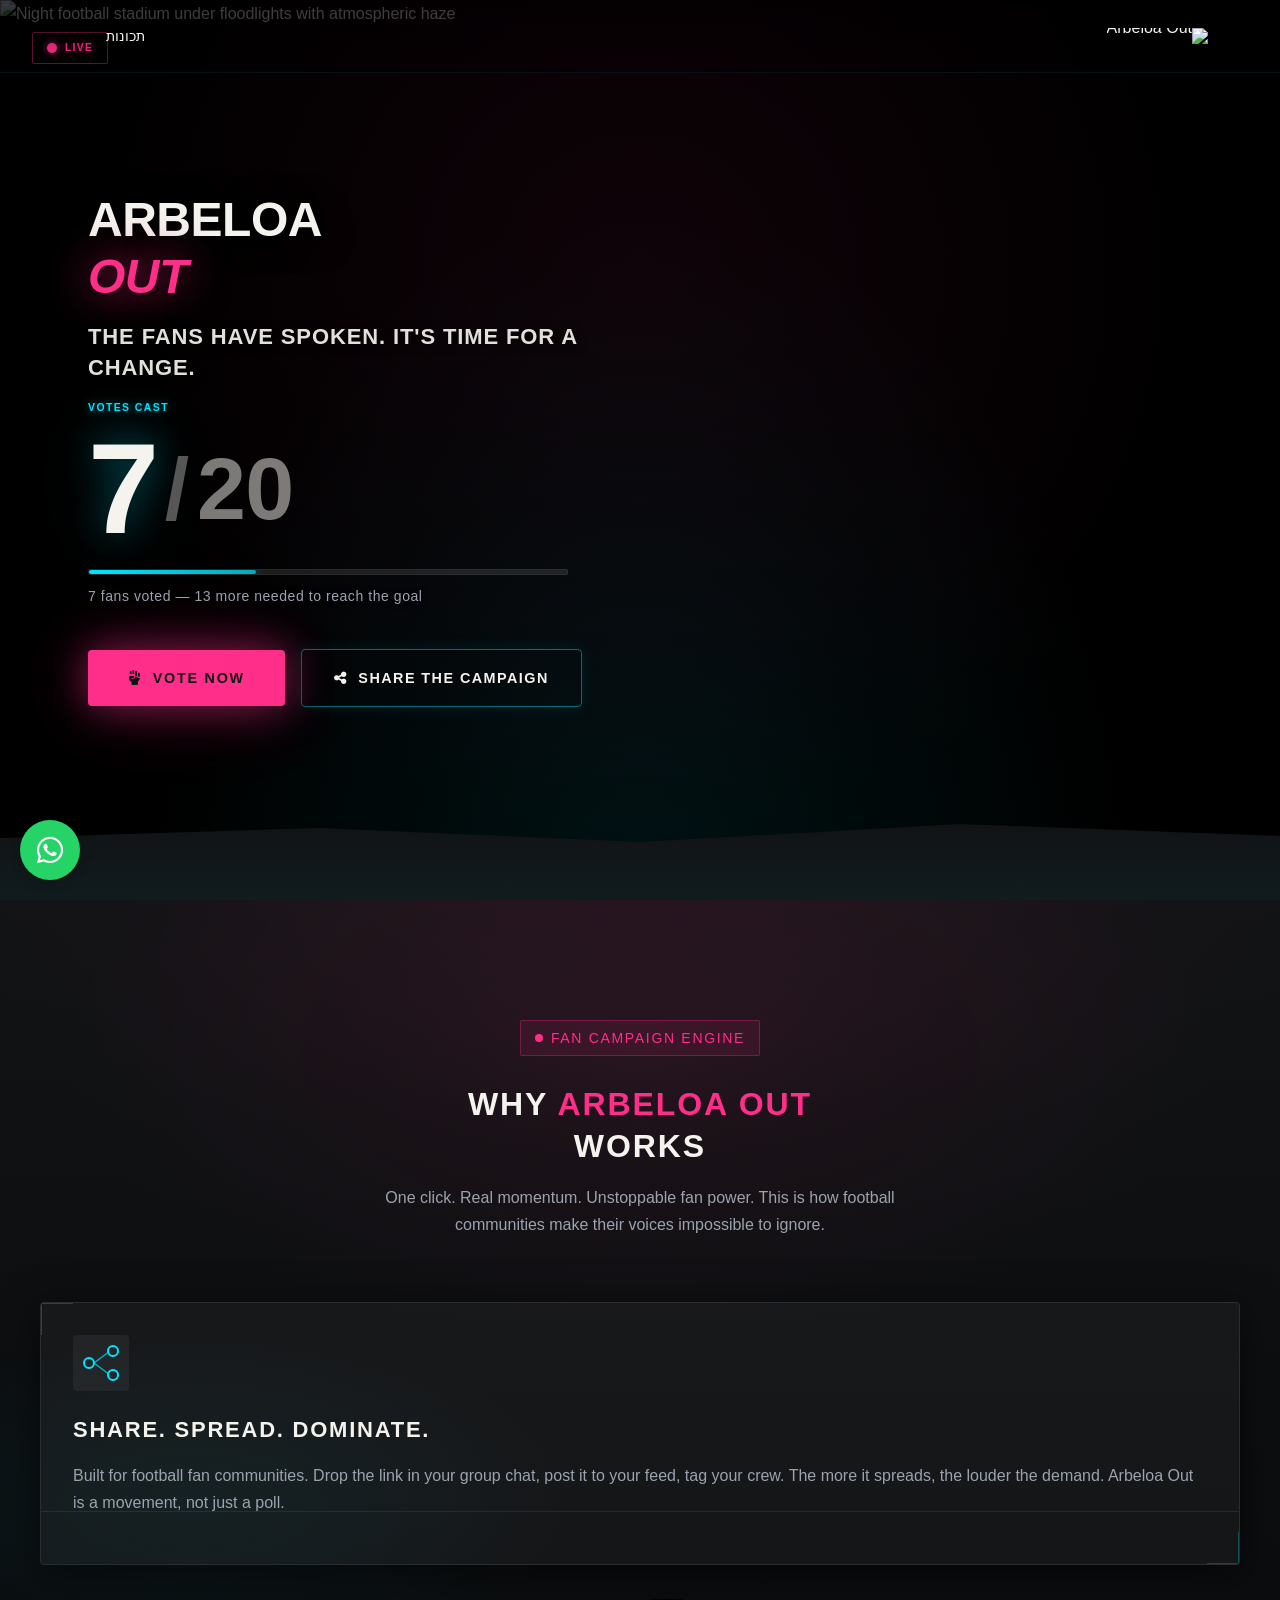
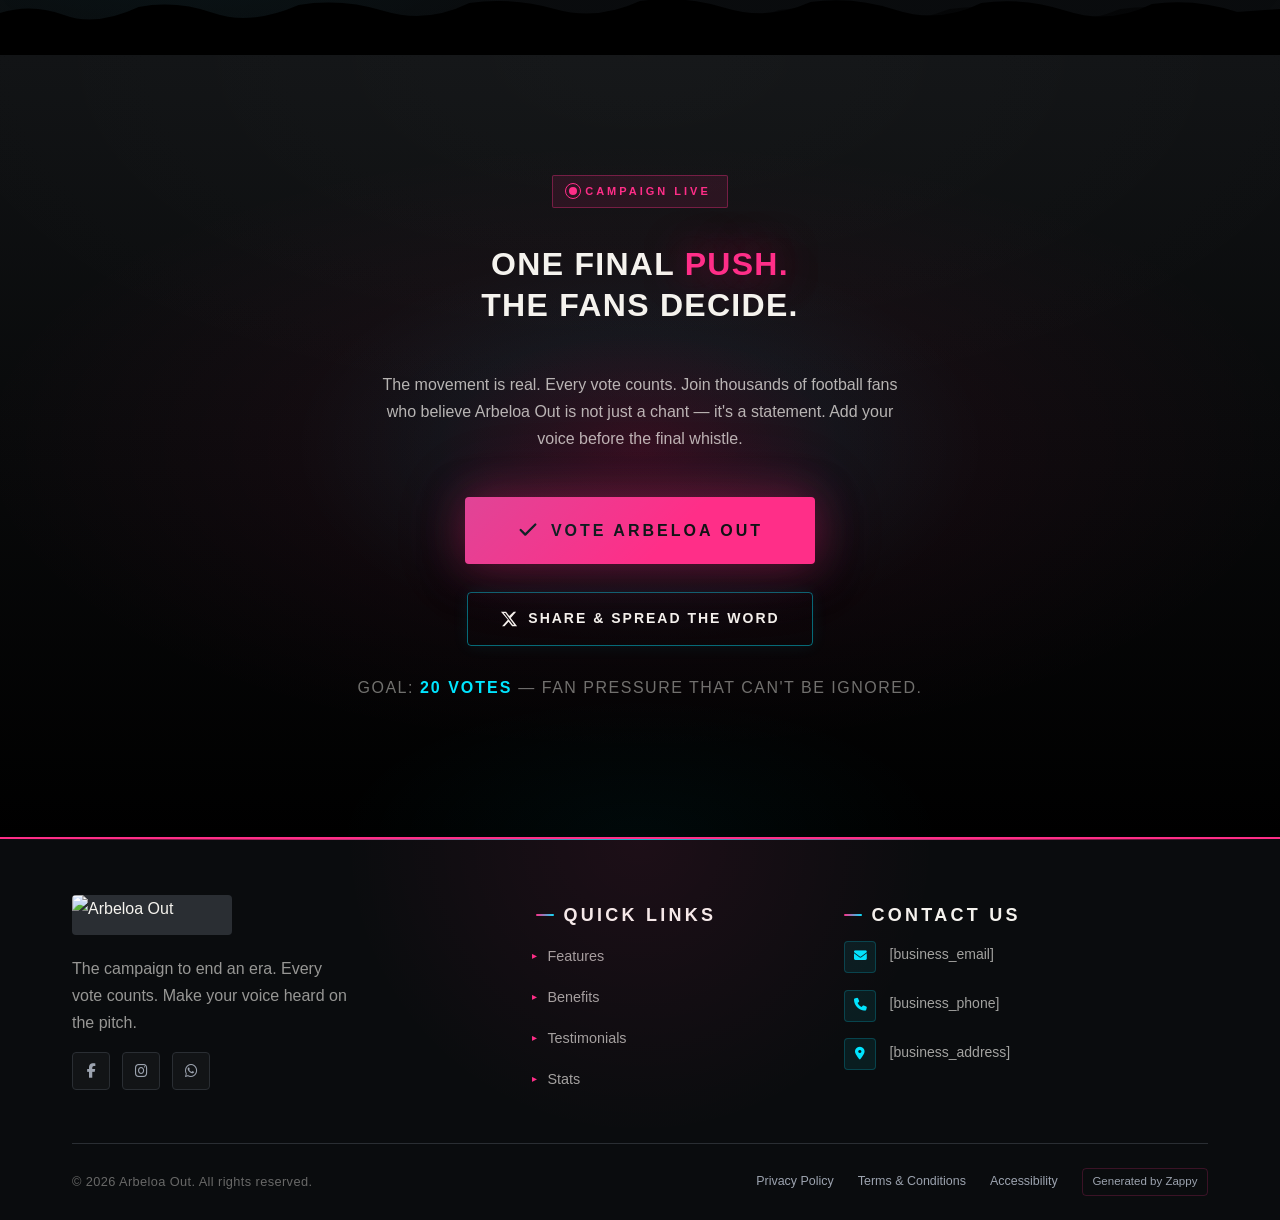
==== commit 790b9217: "Background sync: Progressive GitHub Sync" ====
--- a/public/index.html
+++ b/public/index.html
@@ -1 +1 @@
-<!doctype html><html dir="ltr" lang="en"><head><meta charset="UTF-8"><meta content="width=device-width,initial-scale=1" name="viewport"><meta content="index, follow" name="robots"><title>ספורט / כדורגל — Arbeloa Out</title><meta content="A sports voting campaign website called &#39;Arbeloa Out&#39; where fans can vote to remove Arbeloa. The site features a real-time vote counter with a goal of 20 votes." name="description"><meta content="ספורט / כדורגל, Arbeloa Out, ספורט כדורגל, Arbeloa out voting poll" name="keywords"><link href="/assets/favicon.ico" rel="icon" type="image/x-icon"><link href="/assets/favicon-16x16.png" rel="icon" type="image/png" sizes="16x16"><link href="/assets/favicon-32x32.png" rel="icon" type="image/png" sizes="32x32"><link href="/assets/favicon-48x48.png" rel="icon" type="image/png" sizes="48x48"><link href="/assets/favicon-192x192.png" rel="icon" type="image/png" sizes="192x192"><link href="/assets/favicon-512x512.png" rel="icon" type="image/png" sizes="512x512"><link href="/assets/apple-touch-icon.png" rel="apple-touch-icon"><script>!function(){"use strict";var t="45b3f881-b775-4c6c-81a9-82512077c5bc",e="https://api.zappy5.com/api/analytics/track",a=18e5,n=2592e6,o=!0,i=!0,r=!0;var s=function(){var e="zappy_visitor_"+t,a=null;try{if(a=localStorage.getItem(e)){var o=JSON.parse(a),i=Date.now();if(i-o.created<n)return o.lastSeen=i,localStorage.setItem(e,JSON.stringify(o)),o.id}}catch(t){console.warn("Zappy Analytics: LocalStorage not available")}var r="zv_"+Date.now()+"_"+Math.random().toString(36).substr(2,9);try{localStorage.setItem(e,JSON.stringify({id:r,created:Date.now(),lastSeen:Date.now()}))}catch(t){}return r}(),c=function(){var e="zappy_session_"+t,n=null;try{if(n=sessionStorage.getItem(e)){var o=JSON.parse(n),i=Date.now();if(i-o.timestamp<a)return o.timestamp=i,sessionStorage.setItem(e,JSON.stringify(o)),o.id}}catch(t){console.warn("Zappy Analytics: SessionStorage not available")}var r="zs_"+Date.now()+"_"+Math.random().toString(36).substr(2,9);try{sessionStorage.setItem(e,JSON.stringify({id:r,timestamp:Date.now()}))}catch(t){}return r}();function l(a,n){n=n||{};var o={website_id:t,event_type:a,page_path:window.location.pathname,referrer:document.referrer||"direct",visitor_id:s,session_id:c,metadata:n};if(navigator.sendBeacon){var i=new Blob([JSON.stringify(o)],{type:"application/json"});navigator.sendBeacon(e,i)}else fetch(e,{method:"POST",headers:{"Content-Type":"application/json"},body:JSON.stringify(o),keepalive:!0}).catch(function(t){console.warn("Zappy Analytics: Failed to track event",t)})}o&&l("pageview",{title:document.title,url:window.location.href}),i&&document.addEventListener("click",function(t){var e=t.target;if("BUTTON"===e.tagName||e.closest("button")){var a="BUTTON"===e.tagName?e:e.closest("button");l("click",{element:"button",text:a.textContent.trim().substring(0,100),id:a.id||null,class:a.className||null})}else if("A"===e.tagName||e.closest("a")){var n="A"===e.tagName?e:e.closest("a");l("navigation",{element:"link",text:n.textContent.trim().substring(0,100),href:n.href,external:n.hostname!==window.location.hostname})}},!0),r&&document.addEventListener("submit",function(t){var e=t.target;l("form_submit",{form_id:e.id||null,form_name:e.name||null,form_action:e.action||null,form_method:e.method||"GET"})},!0);var m=Date.now();window.addEventListener("beforeunload",function(){l("page_unload",{time_on_page:Math.floor((Date.now()-m)/1e3),page_path:window.location.pathname})}),window.zappyAnalytics={track:l,getVisitorId:function(){return s},getSessionId:function(){return c}}}()</script><meta content="ספורט / כדורגל — Arbeloa Out" property="og:title"><meta content="A sports voting campaign website called &#39;Arbeloa Out&#39; where fans can vote to remove Arbeloa. The site features a real-time vote counter with a goal of 20 votes." property="og:description"><meta content="summary_large_image" name="twitter:card"><meta content="ספורט / כדורגל — Arbeloa Out" name="twitter:title"><meta content="A sports voting campaign website called &#39;Arbeloa Out&#39; where fans can vote to remove Arbeloa. The site features a real-time vote counter with a goal of 20 votes." name="twitter:description"><meta content="website" property="og:type"><meta content="en_US" property="og:locale"><link href="https://cdnjs.cloudflare.com/ajax/libs/font-awesome/6.4.0/css/all.min.css" rel="stylesheet"><link href="/assets/favicon.ico" rel="icon" type="image/x-icon"><link href="/assets/favicon-16x16.png" rel="icon" type="image/png" sizes="16x16"><link href="/assets/favicon-32x32.png" rel="icon" type="image/png" sizes="32x32"><link href="/assets/favicon-48x48.png" rel="icon" type="image/png" sizes="48x48"><link href="/assets/favicon-192x192.png" rel="icon" type="image/png" sizes="192x192"><link href="/assets/favicon-512x512.png" rel="icon" type="image/png" sizes="512x512"><link href="/assets/apple-touch-icon.png" rel="apple-touch-icon"><link href="https://cdn.jsdelivr.net/npm/vanilla-cookieconsent@3/dist/cookieconsent.css" rel="stylesheet"><script src="https://cdn.jsdelivr.net/npm/vanilla-cookieconsent@3/dist/cookieconsent.umd.js"></script><script src="https://cdn.jsdelivr.net/gh/mickidum/acc_toolbar/acctoolbar/acctoolbar.min.js"></script><link href="/styles.css" rel="stylesheet"><style id="zappy-dropdown-submenu-styles">#navMenu li:has(.sub-menu),.nav-menu li:has(.sub-menu),.navbar li:has(.sub-menu),nav li:has(.sub-menu){position:relative}#navMenu .sub-menu,.nav-menu .sub-menu,.navbar .sub-menu,nav .sub-menu{display:block!important;position:absolute!important;top:100%;left:0;min-width:220px;background:#fff;border-radius:8px;box-shadow:0 8px 25px rgba(0,0,0,.15);padding:8px 0;opacity:0;visibility:hidden;transform:translateY(10px);transition:all .3s ease;z-index:1000;list-style:none;pointer-events:none}#navMenu li:hover>.sub-menu,.nav-menu li:hover>.sub-menu,.navbar li:hover>.sub-menu,nav li:hover>.sub-menu{opacity:1!important;visibility:visible!important;transform:translateY(0)!important;pointer-events:auto!important}.sub-menu li{list-style:none;margin:0;padding:0}.sub-menu a{display:block!important;padding:10px 16px!important;color:var(--text-dark,#333)!important;font-weight:500;text-decoration:none;white-space:nowrap;transition:background-color .2s}.sub-menu .zappy-nav-child>a{padding-left:28px!important;font-size:.9em!important;opacity:.85!important}[dir=rtl] .sub-menu .zappy-nav-child>a,html[lang=ar] .sub-menu .zappy-nav-child>a,html[lang=he] .sub-menu .zappy-nav-child>a{padding-left:10px!important;padding-right:28px!important}.sub-menu .zappy-nav-parent>a{font-weight:600!important}.sub-menu a:hover{background-color:#f5f5f5}[dir=rtl] .nav-menu .sub-menu,[dir=rtl] .navbar .sub-menu,[dir=rtl] nav .sub-menu,html[lang=ar] .nav-menu .sub-menu,html[lang=ar] .navbar .sub-menu,html[lang=ar] nav .sub-menu,html[lang=he] .nav-menu .sub-menu,html[lang=he] .navbar .sub-menu,html[lang=he] nav .sub-menu{left:auto!important;right:0!important}.sub-menu:empty,.sub-menu:not(:has(li)):not(:has(> a)),.sub-menu:not(:has(li:not(.zappy-hidden-menu-item))):not(:has(> a)){display:none!important;opacity:0!important;visibility:hidden!important;pointer-events:none!important}li:has(.menu-group-title):hover>.sub-menu{opacity:1!important;visibility:visible!important;transform:translateY(0)!important;pointer-events:auto!important}#navMenu>li>.menu-group-title,.nav-menu>li>.menu-group-title{display:inline-block;padding:.5rem 1rem;cursor:default;user-select:none}@media (max-width:768px){#navMenu .sub-menu,.nav-menu .sub-menu,.navbar .sub-menu,nav .sub-menu{position:static!important;transform:none!important;box-shadow:none!important;background:0 0!important;max-height:0;overflow:hidden;opacity:0;visibility:hidden;transition:max-height .3s ease,opacity .3s ease;padding:0!important;border-radius:0!important}#navMenu .sub-menu.mobile-expanded,.nav-menu .sub-menu.mobile-expanded,.navbar .sub-menu.mobile-expanded{max-height:none!important;overflow-y:visible!important;opacity:1!important;visibility:visible!important;padding:8px 0 8px 16px!important}[dir=rtl] .sub-menu.mobile-expanded,html[lang=he] .sub-menu.mobile-expanded{padding:8px 16px 8px 0!important}#navMenu li:hover>.sub-menu,.nav-menu li:hover>.sub-menu,.navbar li:hover>.sub-menu,nav li:hover>.sub-menu{opacity:0;visibility:hidden;pointer-events:none}#navMenu li>.sub-menu.mobile-expanded,.nav-menu li>.sub-menu.mobile-expanded,.navbar li>.sub-menu.mobile-expanded,nav li>.sub-menu.mobile-expanded{opacity:1!important;visibility:visible!important;pointer-events:auto!important}#navMenu li:has(.sub-menu),.nav-menu li:has(.sub-menu),.navbar li:has(.sub-menu),nav li:has(.sub-menu){display:flex!important;flex-wrap:wrap!important;align-items:center!important;position:relative!important;min-height:44px!important}#navMenu li:has(.sub-menu)>a,.nav-menu li:has(.sub-menu)>a,.navbar li:has(.sub-menu)>a,nav li:has(.sub-menu)>a{flex:1!important;min-width:0!important}#navMenu li:has(.sub-menu)>.menu-group-title,.nav-menu li:has(.sub-menu)>.menu-group-title,.navbar li:has(.sub-menu)>.menu-group-title,nav li:has(.sub-menu)>.menu-group-title{flex:1!important;min-width:0!important;padding:0!important;line-height:inherit!important}#navMenu li:has(.sub-menu)>.sub-menu,.nav-menu li:has(.sub-menu)>.sub-menu,.navbar li:has(.sub-menu)>.sub-menu,nav li:has(.sub-menu)>.sub-menu{flex-basis:100%!important;width:100%!important}#navMenu li:has(.sub-menu)>a [class*=arrow],#navMenu li:has(.sub-menu)>a [class*=chevron],.nav-menu li:has(.sub-menu)>a .fa-angle-down,.nav-menu li:has(.sub-menu)>a .fa-chevron-down,.nav-menu li:has(.sub-menu)>a [class*=arrow],.nav-menu li:has(.sub-menu)>a [class*=chevron],nav li:has(.sub-menu)>a [class*=arrow],nav li:has(.sub-menu)>a [class*=chevron]{display:none!important;visibility:hidden!important}.mobile-submenu-toggle{display:flex!important;align-items:center!important;justify-content:center!important;width:44px!important;height:auto!important;background:0 0!important;border:none!important;cursor:pointer!important;color:var(--text-dark)!important;position:static!important;flex-shrink:0!important;align-self:stretch!important;z-index:2!important;padding:0!important;margin:0!important}.mobile-submenu-toggle::after{content:''!important;width:0!important;height:0!important;border-left:6px solid transparent!important;border-right:6px solid transparent!important;border-top:7px solid currentColor!important;transition:transform .3s ease!important}.mobile-submenu-toggle.expanded::after{transform:rotate(180deg)!important}.sub-menu a{padding:10px 0!important;display:block!important;color:var(--text-dark)!important;white-space:normal!important}.sub-menu .zappy-nav-child>a{padding-left:28px!important;font-size:.9em!important;opacity:.85!important}[dir=rtl] .sub-menu .zappy-nav-child>a,html[lang=ar] .sub-menu .zappy-nav-child>a,html[lang=he] .sub-menu .zappy-nav-child>a{padding-left:0!important;padding-right:28px!important}.sub-menu .zappy-nav-parent>a{font-weight:600!important}#navMenu.active,.nav-menu.active{max-width:100vw!important;overflow-x:hidden!important;box-sizing:border-box!important}.navbar .sub-menu li a,.zappy-products-dropdown .sub-menu a,nav.navbar .sub-menu li a{color:var(--text-dark)!important}}@media (min-width:769px){.mobile-submenu-toggle{display:none!important}}</style><style id="zappy-widget-visibility">html[dir=rtl] .whatsapp-float{right:20px!important;left:auto!important}html:not([dir]) .whatsapp-float,html[dir=ltr] .whatsapp-float{left:20px!important;right:auto!important}html[dir=rtl] #mic-access-tool-general-button,html[dir=rtl] #mic-init-access-tool #mic-access-tool-general-button,html[dir=rtl] #mic-init-access-tool .mic-access-tool-general-button,html[dir=rtl] ._access-icon,html[dir=rtl] .mic-access-tool-general-button{left:20px!important;right:auto!important}html:not([dir]) #mic-access-tool-general-button,html:not([dir]) #mic-init-access-tool #mic-access-tool-general-button,html:not([dir]) #mic-init-access-tool .mic-access-tool-general-button,html:not([dir]) ._access-icon,html:not([dir]) .mic-access-tool-general-button,html[dir=ltr] #mic-access-tool-general-button,html[dir=ltr] #mic-init-access-tool #mic-access-tool-general-button,html[dir=ltr] #mic-init-access-tool .mic-access-tool-general-button,html[dir=ltr] ._access-icon,html[dir=ltr] .mic-access-tool-general-button{right:20px!important;left:auto!important}@media (max-width:768px){.whatsapp-float{display:flex!important}}@media (min-width:769px){.whatsapp-float{display:flex!important}}@media (max-width:768px){#mic-access-tool-general-button,#mic-init-access-tool #mic-access-tool-general-button,#mic-init-access-tool .mic-access-tool-general-button,._access-icon,.mic-access-tool-general-button{display:flex!important;visibility:visible!important;opacity:1!important;pointer-events:auto!important}#mic-access-tool-box,#mic-init-access-tool #mic-access-tool-box,._access-menu,.mic-access-tool-box,div[id*=mic-access-tool-box]{visibility:hidden;opacity:0;pointer-events:auto!important}}@media (min-width:769px){#mic-access-tool-general-button,#mic-init-access-tool #mic-access-tool-general-button,#mic-init-access-tool .mic-access-tool-general-button,._access-icon,.mic-access-tool-general-button{display:flex!important;visibility:visible!important;opacity:1!important;pointer-events:auto!important}#mic-access-tool-box,#mic-init-access-tool #mic-access-tool-box,._access-menu,.mic-access-tool-box,div[id*=mic-access-tool-box]{visibility:hidden;opacity:0;pointer-events:auto!important}}</style></head><body><nav class="navbar"><button class="mobile-toggle" aria-label="Menu" id="mobileToggle"><svg viewBox="0 0 24 24" fill="none" height="24" width="24" class="hamburger-icon"><path d="M3 12h18M3 6h18M3 18h18" stroke="currentColor" stroke-width="2" stroke-linecap="round"></path></svg> <svg viewBox="0 0 24 24" fill="none" height="24" width="24" class="close-icon" style="display:none"><path d="M18 6L6 18M6 6l12 12" stroke="currentColor" stroke-width="2" stroke-linecap="round"></path></svg></button> <button class="phone-header-btn" aria-label="Call" data-phone="[business_phone]"><svg viewBox="0 0 24 24" fill="currentColor" height="20" width="20"><path d="M22 16.92v3a2 2 0 0 1-2.18 2 19.79 19.79 0 0 1-8.63-3.07 19.5 19.5 0 0 1-6-6 19.79 19.79 0 0 1-3.07-8.67A2 2 0 0 1 4.11 2h3a2 2 0 0 1 2 1.72 12.84 12.84 0 0 0 .7 2.81 2 2 0 0 1-.45 2.11L8.09 9.91a16 16 0 0 0 6 6l1.27-1.27a2 2 0 0 1 2.11-.45 12.84 12.84 0 0 0 2.81.7A2 2 0 0 1 22 16.92z"></path></svg></button><div class="nav-container"><div class="nav-brand"><a href="/" class="logo-link"><img alt="Arbeloa Out" class="logo" src="/assets/arbeloa-out-logo.webp"></a></div><ul class="nav-menu" id="navMenu"><li><a href="#features">תכונות</a></li><li><a href="#benefits">יתרונות</a></li><li><a href="#testimonials">המלצות</a></li><li><a href="#stats">סטטיסטיקות</a></li></ul><div class="nav-cta-container"><a href="#contact" class="nav-cta-btn">Contact</a></div></div></nav><script>window.addEventListener("load",function(){const e=document.querySelector(".navbar, nav, header");if(!e)return void console.log("[Navbar] Navbar element not found");let t=document.getElementById("mobileToggle")||document.querySelector(".mobile-toggle")||document.querySelector(".hamburger")||document.querySelector(".hamburger-menu")||document.querySelector(".menu-toggle")||document.querySelector(".burger-menu")||document.querySelector('[aria-label="Menu"]')||document.querySelector('[aria-label="תפריט"]');const o=document.querySelector(".phone-header-btn"),n=window.getComputedStyle(e);let r=n.backgroundColor;if(console.log("[Navbar] Initial navbar background:",r),"transparent"===r||"rgba(0, 0, 0, 0)"===r||r.startsWith("rgba")&&r.includes(", 0)")){const e=n.backgroundImage;if(e&&"none"!==e)console.log("[Navbar] Navbar has background image/gradient, using dark text"),r="rgb(240, 240, 240)";else{const e=window.getComputedStyle(document.body).backgroundColor;console.log("[Navbar] Navbar transparent, using body background:",e),r=e}}const i=r.match(/\d+/g);if(i&&i.length>=3){const e=(.299*parseInt(i[0])+.587*parseInt(i[1])+.114*parseInt(i[2]))/255;console.log("[Navbar] Mobile button colors preserved from Claude CSS (luminance:",e.toFixed(2)+")");const n=document.createElement("style");n.id="zappy-mobile-nav-fix";document.documentElement.lang;document.documentElement.dir,n.textContent='\n        /* Hide mobile buttons on desktop, show only on mobile */\n        @media (min-width: 769px) {\n          .mobile-toggle,\n          .phone-header-btn {\n            display: none !important;\n          }\n        }\n        \n        /* Show and position mobile buttons correctly on mobile */\n        @media (max-width: 768px) {\n          .mobile-toggle,\n          .phone-header-btn {\n            position: absolute !important;\n            top: 50% !important;\n            transform: translateY(-50%) !important;\n            z-index: 1001 !important;\n            display: flex !important;\n            align-items: center !important;\n            justify-content: center !important;\n            width: 36px !important;\n            height: 36px !important;\n            border-radius: 50% !important;\n            border: none !important;\n            cursor: pointer !important;\n            padding: 6px !important;\n            background: none !important;\n            color: var(--nav-text, var(--text-dark)) !important;\n          }\n          \n          /* LTR positioning (default): hamburger LEFT, phone RIGHT */\n          html:not([dir="rtl"]):not([lang="he"]):not([lang="ar"]) .mobile-toggle,\n          html[dir="ltr"] .mobile-toggle {\n            left: 12px !important;\n            right: auto !important;\n          }\n          html:not([dir="rtl"]):not([lang="he"]):not([lang="ar"]) .phone-header-btn,\n          html[dir="ltr"] .phone-header-btn {\n            right: 12px !important;\n            left: auto !important;\n          }\n          \n          /* RTL positioning: hamburger RIGHT, phone LEFT */\n          html[dir="rtl"] .mobile-toggle,\n          html[lang="he"] .mobile-toggle,\n          html[lang="ar"] .mobile-toggle {\n            right: 12px !important;\n            left: auto !important;\n          }\n          html[dir="rtl"] .phone-header-btn,\n          html[lang="he"] .phone-header-btn,\n          html[lang="ar"] .phone-header-btn {\n            left: 12px !important;\n            right: auto !important;\n          }\n          \n          /* CRITICAL: Ensure nav-container has min-height on mobile */\n          /* All children are positioned absolutely/fixed on mobile, so height:auto collapses to 0 */\n          .nav-container {\n            min-height: 70px !important;\n            position: relative !important;\n          }\n          \n          /* Ensure SVG icons are properly sized and inherit color */\n          .mobile-toggle svg,\n          .phone-header-btn svg {\n            width: 24px !important;\n            height: 24px !important;\n            /* Don\'t force display - let JavaScript control hamburger/close toggle */\n          }\n          \n          /* Reset nav-cta-container on mobile - remove desktop box-shadow/padding */\n          /* that creates a visible ghost box when CTA button is hidden */\n          .nav-cta-container {\n            box-shadow: none !important;\n            padding: 0 !important;\n          }\n          \n          /* Hide nav-cta-container entirely on mobile when there\'s no lang-switcher */\n          /* (only the CTA button is inside, and it\'s hidden on mobile) */\n          .nav-cta-container:not(:has(.lang-switcher)) {\n            display: none !important;\n          }\n          \n          /* CRITICAL: Prevent hero image fade gradient from bleeding over headline text */\n          /* The .image-fade-gradient has bottom: -30px (extends below parent) */\n          /* On mobile stacked layout, this overlaps the h1 text below the image */\n          .hero-image-column {\n            overflow: hidden !important;\n          }\n          .image-fade-gradient {\n            bottom: 0 !important;\n          }\n          \n          /* Hide desktop language switcher on mobile - hamburger menu handles it */\n          /* High specificity to override stored CSS */\n          .lang-switcher,\n          .nav-cta-container .lang-switcher,\n          .nav-container .lang-switcher,\n          .navbar .lang-switcher,\n          .navbar .nav-cta-container .lang-switcher {\n            display: none !important;\n          }\n        }\n      ';const r=document.getElementById("zappy-mobile-nav-fix");r&&r.remove(),document.head.appendChild(n),console.log("[Navbar] Critical CSS injected for mobile nav positioning");const a=window.innerWidth<=768;if(t){const e=t.querySelector(".hamburger-icon"),o=t.querySelector(".close-icon");e&&(e.style.setProperty("width","24px","important"),e.style.setProperty("height","24px","important"),e.style.setProperty("display","block","important")),o&&(o.style.setProperty("width","24px","important"),o.style.setProperty("height","24px","important"),o.style.setProperty("display","none","important")),a?(t.style.setProperty("position","absolute","important"),t.style.setProperty("top","50%","important"),t.style.setProperty("transform","translateY(-50%)","important"),t.style.setProperty("z-index","1001","important"),t.style.removeProperty("left"),t.style.removeProperty("right"),console.log("[Navbar] Mobile toggle positioning applied (mobile viewport)")):(t.style.removeProperty("position"),t.style.removeProperty("top"),t.style.removeProperty("transform"),t.style.removeProperty("z-index"),t.style.removeProperty("left"),t.style.removeProperty("right"),console.log("[Navbar] Desktop viewport - cleared mobile toggle inline positioning"))}if(o){const e=o.querySelector("svg");e&&(e.style.width="24px",e.style.height="24px",e.setAttribute("width","24"),e.setAttribute("height","24")),a?(o.style.setProperty("position","absolute","important"),o.style.setProperty("top","50%","important"),o.style.setProperty("transform","translateY(-50%)","important"),o.style.setProperty("z-index","1001","important"),o.style.removeProperty("left"),o.style.removeProperty("right"),console.log("[Navbar] Phone button positioning applied (mobile viewport)")):(o.style.removeProperty("position"),o.style.removeProperty("top"),o.style.removeProperty("transform"),o.style.removeProperty("z-index"),o.style.removeProperty("left"),o.style.removeProperty("right"),console.log("[Navbar] Desktop viewport - cleared phone button inline positioning"))}}else console.log("[Navbar] Could not parse background color:",r);t=document.getElementById("mobileToggle")||document.querySelector(".mobile-toggle")||document.querySelector(".hamburger")||document.querySelector(".hamburger-menu")||document.querySelector(".menu-toggle")||document.querySelector(".burger-menu")||document.querySelector('[aria-label="Menu"]')||document.querySelector('[aria-label="תפריט"]');const a=document.getElementById("navMenu")||document.querySelector(".nav-menu")||document.querySelector(".nav-links")||document.querySelector("nav ul:not(.submenu)");if(!t||!a)return void console.log("[Navbar] Mobile toggle or menu not found:",{toggle:!!t,menu:!!a});a.id||(a.id="navMenu"),console.log("[Navbar] Initializing mobile menu...");const l=t.cloneNode(!0);t.parentNode.replaceChild(l,t),l.addEventListener("click",function(e){e.preventDefault(),e.stopPropagation();const t=this.querySelector(".hamburger-icon"),o=this.querySelector(".close-icon");a.classList.contains("active")?(a.classList.remove("active"),t&&t.style.setProperty("display","block","important"),o&&o.style.setProperty("display","none","important"),document.body.style.overflow="",console.log("[Navbar] Menu closed")):(a.classList.add("active"),t&&t.style.setProperty("display","none","important"),o&&o.style.setProperty("display","block","important"),document.body.style.overflow="hidden",console.log("[Navbar] Menu opened"))}),a.querySelectorAll("a").forEach(function(e){e.addEventListener("click",function(){if("#"===this.getAttribute("href"))return;const e=l.querySelector(".hamburger-icon"),t=l.querySelector(".close-icon");a.classList.remove("active"),e&&e.style.setProperty("display","block","important"),t&&t.style.setProperty("display","none","important"),document.body.style.overflow="",console.log("[Navbar] Menu closed (link clicked)")})});var s=a.querySelectorAll(".dropdown-toggle");s.forEach(function(e){e.addEventListener("click",function(e){e.preventDefault(),e.stopPropagation();var t=this.closest(".nav-dropdown");t&&(t.parentNode.querySelectorAll(".nav-dropdown.open").forEach(function(e){e!==t&&e.classList.remove("open")}),t.classList.toggle("open"),console.log("[Navbar] Dropdown toggled:",t.classList.contains("open")?"open":"closed"))})}),document.addEventListener("click",function(e){e.target.closest(".nav-dropdown")||document.querySelectorAll(".nav-dropdown.open").forEach(function(e){e.classList.remove("open")})}),console.log("[Navbar] Dropdown handlers initialized for "+s.length+" dropdowns"),o&&o.addEventListener("click",function(){const e=document.querySelectorAll('a[href^="tel:"]'),t=e.length>0?e[0].getAttribute("href").replace("tel:",""):"[business_phone]";window.location.href="tel:"+t,console.log("[Navbar] Phone button clicked")}),console.log("[Navbar] Mobile menu initialized successfully")})</script><main><section class="home-hero-section" data-layout-spec="Home-hero" id="hero" data-hero-type="fullscreen-scrim"><img alt="Night football stadium under floodlights with atmospheric haze" class="hero-bg-img" src="/assets/site-home-hero-image-1.webp" data-context="Dramatic night football stadium atmosphere, wide-angle view of an empty or sparsely populated stadium under blazing floodlights, long exposure light streaks, faint smoke haze drifting across the pitch, subtle green grass pitch-line geometry visible, cinematic dark mood, ultra-high contrast, abstract and atmospheric rather than photo-busy" data-hero-bg="true" data-placeholder="home-hero-image-1" height="700" width="1200"><div class="hero-scrim" aria-hidden="true"></div><div class="hero-vignette" aria-hidden="true"></div><div class="hero-live-badge" aria-label="Live campaign"><span class="live-dot" aria-hidden="true"></span> <span class="live-label">LIVE</span></div><div class="hero-container"><div class="hero-content"><h1 class="hero-headline">ARBELOA <span class="headline-accent">OUT</span></h1><h3 class="hero-subtitle">The fans have spoken. It's time for a change.</h3><div class="hero-counter-block"><div class="counter-label-row"><span class="counter-label">VOTES CAST</span></div><div class="counter-display"><span class="counter-number">7</span> <span class="counter-slash">/</span> <span class="counter-goal">20</span></div><div class="progress-track" aria-label="7 votes out of 20 goal" aria-valuemax="20" aria-valuemin="0" aria-valuenow="7" role="progressbar"><div class="progress-fill"></div></div><p class="progress-caption">7 fans voted — 13 more needed to reach the goal</p></div><div class="hero-ctas"><a href="#vote" class="btn-vote"><i class="fas fa-fist-raised" aria-hidden="true"></i> VOTE NOW </a><a href="#share" class="btn-share"><i class="fas fa-share-alt" aria-hidden="true"></i> SHARE THE CAMPAIGN</a></div></div></div><div class="hero-bottom-divider" aria-hidden="true"><svg viewBox="0 0 1200 90" xmlns="http://www.w3.org/2000/svg" aria-hidden="true" data-no-icon-edit="true" preserveAspectRatio="none"><defs><linearGradient id="cyanHaze" x1="0" x2="0" y1="0" y2="1"><stop offset="0%" stop-color="#00E5FF" stop-opacity="0"></stop><stop offset="100%" stop-color="#00E5FF" stop-opacity="0.07"></stop></linearGradient></defs><path d="M0,90 L0,28 L300,18 L600,32 L900,14 L1200,26 L1200,90 Z" fill="var(--bg-dark)"></path><path d="M0,90 L0,28 L300,18 L600,32 L900,14 L1200,26 L1200,90 Z" fill="url(#cyanHaze)" opacity="0.6"></path></svg></div></section><section class="home-features-section" data-layout-spec="Home-features" id="features"><div class="hf-bg-glow" aria-hidden="true"></div><div class="hf-container"><div class="hf-intro"><div class="hf-live-badge"><span class="hf-live-dot" aria-hidden="true"></span> <small>FAN CAMPAIGN ENGINE</small></div><h2 class="hf-heading">WHY <span class="hf-accent">ARBELOA OUT</span><br>WORKS</h2><p class="hf-subtext">One click. Real momentum. Unstoppable fan power. This is how football communities make their voices impossible to ignore.</p></div><div class="hf-grid"><article class="hf-card"><div class="hf-card-corner hf-corner-tl" aria-hidden="true"><svg viewBox="0 0 32 32" xmlns="http://www.w3.org/2000/svg" aria-hidden="true" data-no-icon-edit="true" fill="none" height="32" width="32"><line stroke="rgba(0,229,255,0.35)" stroke-width="1.5" x1="0" x2="0" y1="32" y2="0"></line><line stroke="rgba(0,229,255,0.35)" stroke-width="1.5" x1="0" x2="32" y1="0" y2="0"></line></svg></div><div class="hf-card-corner hf-corner-br" aria-hidden="true"><svg viewBox="0 0 32 32" xmlns="http://www.w3.org/2000/svg" aria-hidden="true" data-no-icon-edit="true" fill="none" height="32" width="32"><line stroke="rgba(0,229,255,0.35)" stroke-width="1.5" x1="32" x2="32" y1="0" y2="32"></line><line stroke="rgba(0,229,255,0.35)" stroke-width="1.5" x1="32" x2="0" y1="32" y2="32"></line></svg></div><div class="hf-card-icon" aria-hidden="true"><svg viewBox="0 0 40 40" xmlns="http://www.w3.org/2000/svg" fill="none" height="40" width="40" data-element-type="icon" data-icon-type="svg"><circle cx="20" cy="20" r="18" stroke="var(--secondary)" stroke-width="2"></circle><path d="M20 10 L24 18 H30 L25 24 L27 32 L20 28 L13 32 L15 24 L10 18 H16 Z" fill="var(--secondary)" opacity="0.85"></path></svg></div><div class="hf-card-content"><h3 class="hf-card-title">ONE TAP. VOTE CAST.</h3><p class="hf-card-text">No sign-up. No friction. Hit the button and your voice joins the movement instantly. The Arbeloa Out voting poll is built for fan speed — because momentum waits for no one.</p></div><div class="hf-pitch-line hf-pitch-h" aria-hidden="true"></div></article><article class="hf-card hf-card--accent"><div class="hf-card-corner hf-corner-tl" aria-hidden="true"><svg viewBox="0 0 32 32" xmlns="http://www.w3.org/2000/svg" aria-hidden="true" data-no-icon-edit="true" fill="none" height="32" width="32"><line stroke="rgba(255,46,136,0.45)" stroke-width="1.5" x1="0" x2="0" y1="32" y2="0"></line><line stroke="rgba(255,46,136,0.45)" stroke-width="1.5" x1="0" x2="32" y1="0" y2="0"></line></svg></div><div class="hf-card-corner hf-corner-br" aria-hidden="true"><svg viewBox="0 0 32 32" xmlns="http://www.w3.org/2000/svg" aria-hidden="true" data-no-icon-edit="true" fill="none" height="32" width="32"><line stroke="rgba(255,46,136,0.45)" stroke-width="1.5" x1="32" x2="32" y1="0" y2="32"></line><line stroke="rgba(255,46,136,0.45)" stroke-width="1.5" x1="32" x2="0" y1="32" y2="32"></line></svg></div><div class="hf-card-icon" aria-hidden="true"><svg viewBox="0 0 40 40" xmlns="http://www.w3.org/2000/svg" fill="none" height="40" width="40" data-element-type="icon" data-icon-type="svg"><rect height="8" width="6" x="4" y="28" fill="var(--secondary)" opacity="0.5"></rect><rect height="16" width="6" x="13" y="20" fill="var(--secondary)" opacity="0.7"></rect><rect height="24" width="6" x="22" y="12" fill="var(--secondary)" opacity="0.9"></rect><rect height="32" width="6" x="31" y="4" fill="var(--secondary)"></rect><circle cx="34" cy="4" r="3" fill="var(--accent)"></circle></svg></div><div class="hf-card-content"><h3 class="hf-card-title">LIVE COUNTER. REAL PRESSURE.</h3><p class="hf-card-text">Watch the number climb toward 20. Every vote updates the counter in real time, turning individual clicks into visible, collective force. The goal is in sight — and every fan can see it moving.</p></div><div class="hf-card-goal-badge"><span class="hf-goal-num">20</span> <small class="hf-goal-label">VOTE GOAL</small></div><div class="hf-pitch-line hf-pitch-v" aria-hidden="true"></div></article><article class="hf-card"><div class="hf-card-corner hf-corner-tl" aria-hidden="true"><svg viewBox="0 0 32 32" xmlns="http://www.w3.org/2000/svg" aria-hidden="true" data-no-icon-edit="true" fill="none" height="32" width="32"><line stroke="rgba(0,229,255,0.35)" stroke-width="1.5" x1="0" x2="0" y1="32" y2="0"></line><line stroke="rgba(0,229,255,0.35)" stroke-width="1.5" x1="0" x2="32" y1="0" y2="0"></line></svg></div><div class="hf-card-corner hf-corner-br" aria-hidden="true"><svg viewBox="0 0 32 32" xmlns="http://www.w3.org/2000/svg" aria-hidden="true" data-no-icon-edit="true" fill="none" height="32" width="32"><line stroke="rgba(0,229,255,0.35)" stroke-width="1.5" x1="32" x2="32" y1="0" y2="32"></line><line stroke="rgba(0,229,255,0.35)" stroke-width="1.5" x1="32" x2="0" y1="32" y2="32"></line></svg></div><div class="hf-card-icon" aria-hidden="true"><svg viewBox="0 0 40 40" xmlns="http://www.w3.org/2000/svg" fill="none" height="40" width="40" data-element-type="icon" data-icon-type="svg"><circle cx="32" cy="8" r="5" stroke="var(--accent)" stroke-width="2"></circle><circle cx="32" cy="32" r="5" stroke="var(--accent)" stroke-width="2"></circle><circle cx="8" cy="20" r="5" stroke="var(--accent)" stroke-width="2"></circle><line stroke="var(--accent)" stroke-width="1.5" x1="13" x2="27" y1="20" y2="9.5" opacity="0.7"></line><line stroke="var(--accent)" stroke-width="1.5" x1="13" x2="27" y1="20" y2="30.5" opacity="0.7"></line></svg></div><div class="hf-card-content"><h3 class="hf-card-title">SHARE. SPREAD. DOMINATE.</h3><p class="hf-card-text">Built for football fan communities. Drop the link in your group chat, post it to your feed, tag your crew. The more it spreads, the louder the demand. Arbeloa Out is a movement, not just a poll.</p></div><div class="hf-pitch-line hf-pitch-h" aria-hidden="true"></div></article></div></div><div class="hf-divider-wrapper"><svg viewBox="0 0 1200 90" xmlns="http://www.w3.org/2000/svg" aria-hidden="true" data-no-icon-edit="true" preserveAspectRatio="none"><path d="M0,90 L0,48 Q30,38 60,50 T130,42 Q165,35 200,48 T280,40 Q320,33 360,46 T440,38 Q480,32 520,44 T600,36 Q640,30 680,43 T760,37 Q800,31 840,45 T920,38 Q960,32 1000,46 T1080,39 Q1120,33 1160,47 L1200,44 L1200,90 Z" fill="var(--bg-light)"></path><path d="M0,90 L0,56 Q25,50 55,58 T120,52 Q155,46 190,56 T265,50 Q300,44 340,54 T415,48 Q455,42 495,52 T570,46 Q610,40 650,51 T730,45 Q770,39 810,50 T890,44 Q930,38 970,50 T1050,44 Q1090,38 1130,50 L1200,48 L1200,90 Z" fill="var(--bg-light)" opacity="0.5"></path></svg></div></section><section class="home-benefits-section" data-layout-spec="Home-benefits" id="benefits"><div class="home-benefits-container"><div class="home-benefits-content"><div class="home-benefits-eyebrow"><span class="home-benefits-live-dot" aria-hidden="true"></span> <span class="home-benefits-eyebrow-text">Why Your Vote Matters</span></div><h2 class="home-benefits-heading">JOIN NOW.<br><span class="home-benefits-accent">MAKE IT COUNT.</span></h2><div class="home-benefits-list"><article class="home-benefit-item"><div class="home-benefit-number" aria-hidden="true">01</div><div class="home-benefit-body"><h3 class="home-benefit-title">Make Frustration Visible</h3><p class="home-benefit-desc">Silence is invisible. Your vote turns fan frustration into a number the world can see — a public signal that supporters are done waiting. Every click is a statement.</p></div></article><article class="home-benefit-item"><div class="home-benefit-number" aria-hidden="true">02</div><div class="home-benefit-body"><h3 class="home-benefit-title">Amplify Collective Pressure</h3><p class="home-benefit-desc">One voice is noise. Twenty voices are a movement. When the counter climbs, it signals unified demand — the kind of collective pressure that gets noticed far beyond the stands.</p></div></article><article class="home-benefit-item"><div class="home-benefit-number" aria-hidden="true">03</div><div class="home-benefit-body"><h3 class="home-benefit-title">Help the Campaign Spread</h3><p class="home-benefit-desc">Campaigns go viral when they hit milestones. The closer the counter gets to 20, the more shareable it becomes. Your vote could be the one that tips the moment into momentum.</p></div></article></div></div><aside class="home-benefits-progress-col"><div class="home-benefits-panel"><div class="home-panel-header"><span class="home-panel-label">CAMPAIGN PROGRESS</span> <span class="home-panel-goal">GOAL: <strong>20</strong></span></div><div class="home-progress-track-wrap"><div class="home-progress-track"><div class="home-progress-fill" style="width:60%"></div><div class="home-milestone" style="left:25%"><div class="home-milestone-dot"></div><span class="home-milestone-label">5<br><small>Early<br>Momentum</small></span></div><div class="home-milestone" style="left:50%"><div class="home-milestone-dot home-milestone-dot--mid"></div><span class="home-milestone-label">10<br><small>Halfway<br>Pressure</small></span></div><div class="home-milestone" style="left:75%"><div class="home-milestone-dot home-milestone-dot--near"></div><span class="home-milestone-label">15<br><small>Final<br>Push</small></span></div></div><div class="home-progress-ends"><span class="home-progress-end-label">0</span> <span class="home-progress-end-label home-progress-end-goal">20 <i class="fa-solid fa-flag-checkered" aria-hidden="true"></i></span></div></div><div class="home-scoreboard"><div class="home-scoreboard-item"><span class="home-scoreboard-num home-scoreboard-num--accent">12</span> <span class="home-scoreboard-sub">Votes Cast</span></div><div class="home-scoreboard-divider" aria-hidden="true"></div><div class="home-scoreboard-item"><span class="home-scoreboard-num">20</span> <span class="home-scoreboard-sub">Goal</span></div><div class="home-scoreboard-divider" aria-hidden="true"></div><div class="home-scoreboard-item"><span class="home-scoreboard-num home-scoreboard-num--pink">8</span> <span class="home-scoreboard-sub">Remaining</span></div></div><div class="home-panel-steps"><div class="home-panel-step home-panel-step--done"><span class="home-step-icon"><i class="fa-solid fa-check" aria-hidden="true"></i></span> <span class="home-step-text">Early Momentum (5 votes)</span></div><div class="home-panel-step home-panel-step--done"><span class="home-step-icon"><i class="fa-solid fa-check" aria-hidden="true"></i></span> <span class="home-step-text">Halfway Pressure (10 votes)</span></div><div class="home-panel-step home-panel-step--active"><span class="home-step-icon home-step-icon--pulse" aria-hidden="true"></span> <span class="home-step-text">Final Push — <strong>8 votes to go</strong></span></div><div class="home-panel-step home-panel-step--pending"><span class="home-step-icon home-step-icon--pending"><i class="fa-solid fa-flag-checkered" aria-hidden="true"></i></span> <span class="home-step-text">Goal Reached (20 votes)</span></div></div></div><div class="home-fan-strip"><i class="fa-solid fa-bolt home-fan-bolt" aria-hidden="true"></i><p class="home-fan-text">Fan energy is at a peak — every vote added now carries double the urgency. Don't let the momentum stall. <strong>Cast yours.</strong></p></div></aside></div><div class="home-benefits-divider-wrapper"><svg viewBox="0 0 1200 80" xmlns="http://www.w3.org/2000/svg" aria-hidden="true" data-no-icon-edit="true" preserveAspectRatio="none"><path d="M0,80 L0,30 L1200,0 L1200,80 Z" fill="#111315"></path><line stroke="var(--accent)" stroke-width="1.5" x1="0" x2="1200" y1="30" y2="0" opacity="0.5"></line></svg></div></section><section class="home-testimonials-section" data-layout-spec="Home-testimonials" id="testimonials"><div class="ht-specks" aria-hidden="true"><span class="ht-speck ht-speck-1"></span> <span class="ht-speck ht-speck-2"></span> <span class="ht-speck ht-speck-3"></span> <span class="ht-speck ht-speck-4"></span> <span class="ht-speck ht-speck-5"></span> <span class="ht-speck ht-speck-6"></span> <span class="ht-speck ht-speck-7"></span></div><div class="ht-container"><div class="ht-header"><p class="ht-eyebrow"><span class="ht-pulse-dot" aria-hidden="true"></span> Fan Voices &amp; Campaign Momentum</p><h2 class="ht-heading">The Fans Have Spoken</h2><p class="ht-subheading">Real reactions from supporters who've had enough. The movement is growing — and it's only getting louder.</p></div><div class="ht-grid"><article class="ht-card ht-card-large ht-card-1"><div class="ht-card-glow" aria-hidden="true"></div><div class="ht-quote-mark" aria-hidden="true">“</div><blockquote class="ht-quote"><p>Every single match I watch him out there I feel my blood pressure rising. He had his time — that time is over. We need fresh legs, fresh ideas, and someone who actually wants to run. Arbeloa Out is not a chant anymore. It's a demand.</p></blockquote><footer class="ht-card-footer"><span class="ht-author">@ultras_voice</span> <span class="ht-label ht-label-frustration">Matchday Mood</span></footer></article><article class="ht-card ht-card-large ht-card-2"><div class="ht-card-glow ht-card-glow-cyan" aria-hidden="true"></div><div class="ht-quote-mark" aria-hidden="true">“</div><blockquote class="ht-quote"><p>We've been patient. We've given him chance after chance. The stats don't lie, the performances don't lie, and the fans in the stands don't lie. This vote is the last warning before we take it to the streets. Twenty votes. That's all it takes.</p></blockquote><footer class="ht-card-footer"><span class="ht-author">@stadium_faithful</span> <span class="ht-label ht-label-urgency">Fan Reaction</span></footer></article><article class="ht-card ht-card-small ht-card-3"><div class="ht-card-glow ht-card-glow-pink" aria-hidden="true"></div><div class="ht-quote-mark" aria-hidden="true">“</div><blockquote class="ht-quote"><p>I'm proud of every fan who signed. We're not here to hate — we're here because we love this club too much to stay silent. Arbeloa Out. For the badge.</p></blockquote><footer class="ht-card-footer"><span class="ht-author">@crest_and_heart</span> <span class="ht-label ht-label-pride">Fan Reaction</span></footer></article><article class="ht-card ht-card-small ht-card-4"><div class="ht-card-glow" aria-hidden="true"></div><div class="ht-quote-mark" aria-hidden="true">“</div><blockquote class="ht-quote"><p>When we act together, they listen. Twenty votes might sound small but it's a signal. A united fanbase is louder than any stadium. Vote now. Tell your mates. Let's finish this.</p></blockquote><footer class="ht-card-footer"><span class="ht-author">@together_we_roar</span> <span class="ht-label ht-label-urgency">Matchday Mood</span></footer></article></div></div><div class="ht-divider-wrapper" aria-hidden="true"><svg viewBox="0 0 1200 100" xmlns="http://www.w3.org/2000/svg" aria-hidden="true" data-no-icon-edit="true" preserveAspectRatio="none"><defs><linearGradient id="ht-fade-grad" x1="0" x2="0" y1="0" y2="1"><stop offset="0%" stop-color="#111315" stop-opacity="0"></stop><stop offset="100%" stop-color="#000000" stop-opacity="1"></stop></linearGradient></defs><rect height="100" width="1200" x="0" y="0" fill="url(#ht-fade-grad)"></rect></svg></div></section><section class="home-stats-section" data-layout-spec="Home-stats" id="stats"><div class="home-stats-container"><div class="home-stats-header"><h2 class="home-stats-title">THE CAMPAIGN IN <span class="home-stats-accent">NUMBERS</span></h2><p class="home-stats-subtitle">Every vote counts. Every share matters. The momentum is real — and it's growing.</p></div><div class="home-stats-grid"><article class="home-stat-card"><div class="home-stat-number home-stat-number--target">20</div><div class="home-stat-label">VOTE TARGET</div><p class="home-stat-desc">The goal set to prove fan power can make a difference. We're going all the way.</p><div class="home-stat-badge">MISSION</div></article><article class="home-stat-card"><div class="home-stat-number home-stat-number--momentum">12</div><div class="home-stat-label">VOTES CAST</div><p class="home-stat-desc">Fans have already spoken loud and clear. The Arbeloa Out voting poll is live and moving fast.</p><div class="home-stat-badge home-stat-badge--cyan">MOMENTUM</div></article><article class="home-stat-card"><div class="home-stat-number home-stat-number--urgency">8</div><div class="home-stat-label">VOTES NEEDED</div><p class="home-stat-desc">We're closer than ever. Don't let the campaign stall — every single vote pushes us over the line.</p><div class="home-stat-badge home-stat-badge--pink">URGENT</div></article><article class="home-stat-card"><div class="home-stat-number home-stat-number--spread">3X</div><div class="home-stat-label">SHARE FACTOR</div><p class="home-stat-desc">Each fan who shares brings three more. Spread the word across every platform and watch it explode.</p><div class="home-stat-badge">VIRAL</div></article></div><p class="home-stats-reinforcement">Every additional supporter pushes the <strong>Arbeloa Out</strong> campaign closer to its stated goal of <span class="home-stats-accent">20 votes</span> — don't sit this one out.</p><div class="home-stats-progress-board"><div class="home-stats-progress-header"><span class="home-stats-progress-label">CAMPAIGN PROGRESS</span> <span class="home-stats-progress-count"><span class="home-stats-accent">12</span> / 20 VOTES</span></div><div class="home-stats-progress-track"><div class="home-stats-progress-fill" style="width:60%"><span class="home-stats-progress-glow"></span></div><div class="home-stats-progress-milestone" style="left:100%"><span class="home-stats-milestone-label">GOAL</span></div></div><div class="home-stats-progress-ticks"><span>0</span><span>5</span><span>10</span><span>15</span><span>20</span></div></div></div><div class="home-stats-divider-wrapper"><svg viewBox="0 0 1200 80" xmlns="http://www.w3.org/2000/svg" aria-hidden="true" data-no-icon-edit="true" preserveAspectRatio="none"><path d="M0,80 L0,52 Q150,20 300,44 Q450,68 600,32 Q750,0 900,38 Q1050,68 1200,44 L1200,80 Z" fill="var(--bg-light)"></path></svg></div></section><section class="home-contact-section" data-layout-spec="Home-contact" id="contact"><div class="home-contact-container"><div class="home-contact-grid"><div class="home-contact-content"><span class="home-contact-eyebrow">JOIN THE MOVEMENT</span><h2 class="home-contact-heading">Fan Groups, Creators &amp; Communities — <span class="home-contact-accent">We Need You</span></h2><p class="home-contact-intro">The Arbeloa Out campaign is powered by real fans. If you run a supporter group, create football content, or just want to help spread the word — reach out. Together we hit 20 votes and beyond.</p><ul class="home-contact-points"><li class="home-contact-point"><div class="home-contact-point-icon"><svg viewBox="0 0 20 20" xmlns="http://www.w3.org/2000/svg" aria-hidden="true" fill="none" height="20" width="20" data-element-type="icon" data-icon-type="svg"><circle cx="10" cy="10" r="9" stroke="currentColor" stroke-width="1.5"></circle><path d="M7 10l2 2 4-4" stroke="currentColor" stroke-width="1.5" stroke-linecap="round" stroke-linejoin="round"></path></svg></div><div class="home-contact-point-body"><strong>Fan Group Collaboration</strong> <span>Partner with us to amplify the vote across your community channels and matchday coverage.</span></div></li><li class="home-contact-point"><div class="home-contact-point-icon"><svg viewBox="0 0 20 20" xmlns="http://www.w3.org/2000/svg" aria-hidden="true" fill="none" height="20" width="20" data-element-type="icon" data-icon-type="svg"><rect height="12" width="16" x="2" y="4" rx="2" stroke="currentColor" stroke-width="1.5"></rect><path d="M2 8h16" stroke="currentColor" stroke-width="1.5"></path><path d="M6 12h4" stroke="currentColor" stroke-width="1.5" stroke-linecap="round"></path></svg></div><div class="home-contact-point-body"><strong>Press &amp; Media Mentions</strong> <span>Journalists and football bloggers — we welcome coverage of the campaign and its growing vote count.</span></div></li><li class="home-contact-point"><div class="home-contact-point-icon"><svg viewBox="0 0 20 20" xmlns="http://www.w3.org/2000/svg" aria-hidden="true" fill="none" height="20" width="20" data-element-type="icon" data-icon-type="svg"><path d="M10 2L12.5 7.5H18L13.5 11L15.5 17L10 13.5L4.5 17L6.5 11L2 7.5H7.5L10 2Z" stroke="currentColor" stroke-width="1.5" stroke-linejoin="round"></path></svg></div><div class="home-contact-point-body"><strong>Supporter Outreach</strong> <span>Every share, every mention, every repost moves the needle. Get in touch and become an official campaign supporter.</span></div></li></ul><div class="home-contact-info-strip"><a href="mailto:[business_email]" class="home-contact-info-item"><i class="fa fa-envelope" aria-hidden="true"></i> <span>[business_email]</span> </a><a href="https://wa.me/[whatsapp_handle]" class="home-contact-info-item" target="_blank"><i class="fa fa-whatsapp" aria-hidden="true"></i> <span>[whatsapp_handle]</span></a></div></div><div class="home-contact-form-panel"><div class="home-contact-form-header"><h3 class="home-contact-form-title">GET IN TOUCH</h3><p class="home-contact-form-sub">Send us a message and we'll get back to you within 24 hours.</p></div><form action="#" class="contact-form home-contact-form" method="POST" novalidate=""><div class="home-contact-field"><label class="home-contact-label" for="contact-name">Full Name</label> <input class="home-contact-input" name="name" type="text" id="contact-name" placeholder="Your name" required=""></div><div class="home-contact-field"><label class="home-contact-label" for="contact-email">Email Address</label> <input class="home-contact-input" name="email" type="email" id="contact-email" placeholder="your@email.com" required=""></div><div class="home-contact-field"><label class="home-contact-label" for="contact-phone">Phone <span class="home-contact-optional">(optional)</span></label> <input class="home-contact-input" name="phone" type="tel" id="contact-phone" placeholder="+1 000 000 0000"></div><div class="home-contact-field"><label class="home-contact-label" for="contact-message">Message</label> <textarea class="home-contact-input home-contact-textarea" id="contact-message" name="message" placeholder="Tell us about your fan group, platform, or how you want to help..." required="" rows="5"></textarea></div><div class="privacy-consent"><label class="privacy-consent-label"><input class="privacy-consent-checkbox" name="privacy_consent" type="checkbox" required=""> <span>I have read and agree to the <a href="/terms" target="_blank">Terms &amp; Conditions</a> and <a href="/privacy" target="_blank">Privacy Policy</a></span></label></div><button class="home-contact-submit" type="submit"><span>SUPPORT THE CAMPAIGN</span> <i class="fa fa-arrow-right" aria-hidden="true"></i></button></form></div></div></div><div class="home-contact-glow-divider" aria-hidden="true"></div></section><section class="home-cta-section" data-layout-spec="Home-cta" id="cta"><div class="home-cta-section__floodlight" aria-hidden="true"></div><div class="home-cta-section__glow" aria-hidden="true"></div><div class="home-cta-section__container"><div class="home-cta-section__live-badge"><span class="home-cta-section__pulse-dot" aria-hidden="true"></span> <span class="home-cta-section__live-label">CAMPAIGN LIVE</span></div><h2 class="home-cta-section__headline">ONE FINAL <span class="home-cta-section__accent">PUSH.</span><br>THE FANS DECIDE.</h2><p class="home-cta-section__sub">The movement is real. Every vote counts. Join thousands of football fans who believe Arbeloa Out is not just a chant — it's a statement. Add your voice before the final whistle.</p><a href="#vote" class="home-cta-section__btn-primary"><svg viewBox="0 0 24 24" xmlns="http://www.w3.org/2000/svg" aria-hidden="true" fill="none" height="22" width="22" data-element-type="icon" data-icon-type="svg" stroke="currentColor" stroke-linecap="round" stroke-linejoin="round" stroke-width="2.5"><polyline points="20 6 9 17 4 12"></polyline></svg> VOTE ARBELOA OUT </a><a href="https://twitter.com/intent/tweet?text=I+voted+%23ArbeloaOut+%E2%80%94+join+the+campaign!&amp;url=https://arbeloa-out.com" class="home-cta-section__btn-share" target="_blank" rel="noopener noreferrer"><svg viewBox="0 0 24 24" xmlns="http://www.w3.org/2000/svg" aria-hidden="true" fill="currentColor" height="18" width="18" data-element-type="icon" data-icon-type="svg"><path d="M18.244 2.25h3.308l-7.227 8.26 8.502 11.24H16.17l-4.714-6.231-5.401 6.231H2.748l7.73-8.835L1.254 2.25H8.08l4.253 5.622zm-1.161 17.52h1.833L7.084 4.126H5.117z"></path></svg> SHARE &amp; SPREAD THE WORD</a><p class="home-cta-section__goal-line">Goal: <span class="home-cta-section__goal-number">20 VOTES</span> — fan pressure that can't be ignored.</p></div></section></main><footer class="site-footer"><div class="footer-container"><div class="footer-top"><div class="footer-col footer-brand"><div class="footer-logo-wrap"><img alt="Arbeloa Out" class="logo" src="/assets/arbeloa-out-logo.webp"></div><p class="footer-tagline">The campaign to end an era. Every vote counts. Make your voice heard on the pitch.</p><div class="footer-social"><a href="[facebook_handle]" aria-label="Facebook"><i class="fab fa-facebook-f"></i></a><a href="[instagram_handle]" aria-label="Instagram"><i class="fab fa-instagram"></i></a><a href="[whatsapp_handle]" aria-label="WhatsApp"><i class="fab fa-whatsapp"></i></a></div></div><div class="footer-col footer-links"><h4 class="footer-heading"><span class="heading-accent"></span>Quick Links</h4><ul class="footer-nav"><li><a href="#features">Features</a></li><li><a href="#benefits">Benefits</a></li><li><a href="#testimonials">Testimonials</a></li><li><a href="#stats">Stats</a></li></ul></div><div class="footer-col footer-contact-col"><h4 class="footer-heading"><span class="heading-accent"></span>Contact Us</h4><ul class="footer-contact"><li><span class="contact-icon"><i class="fas fa-envelope"></i></span><span class="contact-text"><a href="mailto:[business_email]">[business_email]</a></span></li><li><span class="contact-icon"><i class="fas fa-phone"></i></span><span class="contact-text"><a href="tel:[business_phone]">[business_phone]</a></span></li><li><a href="/"><span class="contact-icon"><i class="fas fa-map-marker-alt"></i></span><span class="contact-text">[business_address]</span></a></li></ul></div></div><div class="footer-bottom"><div class="footer-copyright">© 2026 Arbeloa Out. All rights reserved.</div><div class="footer-legal"><a href="/privacy">Privacy Policy</a><a href="/terms">Terms &amp; Conditions</a><a href="/accessibility">Accessibility</a><a href="https://zappy5.com" class="zappy-attribution" target="_blank">Generated by Zappy</a></div></div></div></footer><a href="https://wa.me/[whatsapp_handle]" class="whatsapp-float" aria-label="WhatsApp"><i class="fab fa-whatsapp"></i></a><div data-integration="accessibility:toolbar"></div><script src="/script.js"></script><script id="zappy-mobile-submenu-script">!function(){function e(){if(window.innerWidth>768)return document.querySelectorAll(".mobile-submenu-toggle").forEach(function(e){e.remove()}),void document.querySelectorAll(".sub-menu.mobile-expanded").forEach(function(e){e.classList.remove("mobile-expanded")});document.querySelectorAll(".nav-menu li:has(.sub-menu), nav li:has(.sub-menu), .navbar li:has(.sub-menu), #navMenu li:has(.sub-menu)").forEach(function(e){if(!e.querySelector(".mobile-submenu-toggle")){var t=e.querySelector(".sub-menu"),n=e.querySelector(":scope > a");if(t&&n){var o=document.createElement("button");o.className="mobile-submenu-toggle",o.setAttribute("aria-label","Toggle submenu"),o.setAttribute("type","button"),n.insertAdjacentElement("afterend",o),o.addEventListener("click",function(e){e.preventDefault(),e.stopPropagation(),document.querySelectorAll(".sub-menu.mobile-expanded").forEach(function(e){if(e!==t){e.classList.remove("mobile-expanded");var n=e.parentElement.querySelector(".mobile-submenu-toggle");n&&n.classList.remove("expanded")}}),t.classList.toggle("mobile-expanded"),o.classList.toggle("expanded")})}}})}var t;"loading"===document.readyState?document.addEventListener("DOMContentLoaded",e):e(),window.addEventListener("resize",function(){clearTimeout(t),t=setTimeout(e,250)});var n=new MutationObserver(function(t){t.forEach(function(t){if("attributes"===t.type){var n=t.target;n.classList&&(n.classList.contains("active")||n.classList.contains("open"))&&setTimeout(e,100)}})});setTimeout(function(){document.querySelectorAll(".mobile-menu, .nav-menu, #navMenu, nav").forEach(function(e){n.observe(e,{attributes:!0,attributeFilter:["class","style"]})})},500)}()</script><script id="zappy-navbar-scroll-effect">!function(){var e=document.querySelector("nav.navbar,.navbar:not(.zappy-catalog-menu)"),t=document.querySelector(".zappy-catalog-menu,#zappy-catalog-menu");if(e){var r="rgba(245,243,238,0.85)",o=getComputedStyle(document.documentElement),a=o.getPropertyValue("--text-dark").trim()||"#1a1a1a",s=(o.getPropertyValue("--text-light").trim(),a);e.style.transition="background 0.3s ease,backdrop-filter 0.3s ease,-webkit-backdrop-filter 0.3s ease,box-shadow 0.3s ease",t&&(t.style.transition="background 0.3s ease,backdrop-filter 0.3s ease,-webkit-backdrop-filter 0.3s ease");var n="a,.navbar-brand,.navbar-brand a,.dropdown-toggle,.mobile-toggle,.phone-header-btn,.mobile-hamburger-btn,.mobile-close-btn,.mobile-submenu-toggle,.nav-link",l=["cart-link","login-link","nav-search-toggle","search-toggle"];window.addEventListener("scroll",f,{passive:!0}),window.addEventListener("resize",f,{passive:!0}),f();var i=document.querySelector('section[class*="hero"],[data-hero-type],main>section:first-child'),d=!1;if(i){var p=getComputedStyle(i),c=p.backgroundImage;if(c&&"none"!==c)if(-1!==c.indexOf("url(")){var b=p.backgroundColor.match(/\d+/g);d=!(b&&b.length>=3)||h(parseInt(b[0]),parseInt(b[1]),parseInt(b[2]))<.4}else if(-1!==c.indexOf("gradient")){var y=c.match(/rgba?\(\s*(\d+)\s*,\s*(\d+)\s*,\s*(\d+)/g);if(y&&y.length>0){for(var g=0,m=0;m<y.length;m++){var u=y[m].match(/\d+/g);g+=h(parseInt(u[0]),parseInt(u[1]),parseInt(u[2]))}d=g/y.length<.4}else d=!0}else d=!0;else{var k=p.backgroundColor.match(/\d+/g);k&&k.length>=3&&(d=h(parseInt(k[0]),parseInt(k[1]),parseInt(k[2]))<.4)}}d||(window.removeEventListener("scroll",f),window.removeEventListener("resize",f),e.classList.add("scrolled"),window.innerWidth>768&&(e.style.setProperty("--frosted-text",s),e.style.setProperty("background-image","none","important"),e.style.setProperty("background-color",r,"important"),e.style.backdropFilter="blur(12px)",e.style.webkitBackdropFilter="blur(12px)",e.style.boxShadow="0 2px 16px rgba(0,0,0,0.12)",w(e,s)),t&&(t.classList.add("scrolled"),window.innerWidth>768&&(t.style.setProperty("background",r,"important"),t.style.setProperty("backdrop-filter","blur(12px)","important"),t.style.setProperty("-webkit-backdrop-filter","blur(12px)","important"),w(t,s))),window._zappyNavNoDarkHero=!0)}function w(e,t){for(var r=e.querySelectorAll(n),o=0;o<r.length;o++){var a=!1;(r[o].closest(".sub-menu")||r[o].closest(".dropdown-menu"))&&(a=!0);for(var s=0;s<l.length;s++)if(r[o].classList.contains(l[s])){a=!0;break}a||r[o].style.setProperty("color",t,"important")}}function v(e){for(var t=e.querySelectorAll(n),r=0;r<t.length;r++)t[r].closest(".sub-menu")||t[r].closest(".dropdown-menu")||t[r].style.removeProperty("color")}function f(){if(!window._zappyNavNoDarkHero){if(window.innerWidth<=768)return e.classList.remove("scrolled"),v(e),void(t&&(t.classList.remove("scrolled"),v(t)));(window.scrollY||window.pageYOffset)>60?(e.classList.add("scrolled"),e.style.setProperty("background-color",r,"important"),e.style.setProperty("background-image","none","important"),e.style.setProperty("--frosted-text",s),e.style.backdropFilter="blur(12px)",e.style.webkitBackdropFilter="blur(12px)",e.style.boxShadow="0 2px 16px rgba(0,0,0,0.12)",w(e,s),t&&(t.classList.add("scrolled"),t.style.setProperty("background",r,"important"),t.style.setProperty("backdrop-filter","blur(12px)","important"),t.style.setProperty("-webkit-backdrop-filter","blur(12px)","important"),w(t,s))):(e.classList.remove("scrolled"),e.style.setProperty("background-color","transparent","important"),e.style.removeProperty("background-image"),e.style.removeProperty("--frosted-text"),e.style.backdropFilter="none",e.style.webkitBackdropFilter="none",e.style.boxShadow="none",v(e),t&&(t.classList.remove("scrolled"),t.style.setProperty("background","transparent","important"),t.style.setProperty("backdrop-filter","none","important"),t.style.setProperty("-webkit-backdrop-filter","none","important"),v(t)))}}function h(e,t,r){return t/=255,r/=255,.2126*(e=(e/=255)<=.03928?e/12.92:Math.pow((e+.055)/1.055,2.4))+.7152*(t=t<=.03928?t/12.92:Math.pow((t+.055)/1.055,2.4))+.0722*(r=r<=.03928?r/12.92:Math.pow((r+.055)/1.055,2.4))}}()</script></body></html>+<!doctype html><html dir="ltr" lang="en"><head><meta charset="UTF-8"><meta content="width=device-width,initial-scale=1" name="viewport"><meta content="index, follow" name="robots"><title>ספורט / כדורגל — Arbeloa Out</title><meta content="A sports voting campaign website called &#39;Arbeloa Out&#39; where fans can vote to remove Arbeloa. The site features a real-time vote counter with a goal of 20 votes." name="description"><meta content="ספורט / כדורגל, Arbeloa Out, ספורט כדורגל, Arbeloa out voting poll" name="keywords"><link href="/assets/favicon.ico" rel="icon" type="image/x-icon"><link href="/assets/favicon-16x16.png" rel="icon" type="image/png" sizes="16x16"><link href="/assets/favicon-32x32.png" rel="icon" type="image/png" sizes="32x32"><link href="/assets/favicon-48x48.png" rel="icon" type="image/png" sizes="48x48"><link href="/assets/favicon-192x192.png" rel="icon" type="image/png" sizes="192x192"><link href="/assets/favicon-512x512.png" rel="icon" type="image/png" sizes="512x512"><link href="/assets/apple-touch-icon.png" rel="apple-touch-icon"><script>!function(){"use strict";var t="45b3f881-b775-4c6c-81a9-82512077c5bc",e="https://api.zappy5.com/api/analytics/track",a=18e5,n=2592e6,o=!0,i=!0,r=!0;var s=function(){var e="zappy_visitor_"+t,a=null;try{if(a=localStorage.getItem(e)){var o=JSON.parse(a),i=Date.now();if(i-o.created<n)return o.lastSeen=i,localStorage.setItem(e,JSON.stringify(o)),o.id}}catch(t){console.warn("Zappy Analytics: LocalStorage not available")}var r="zv_"+Date.now()+"_"+Math.random().toString(36).substr(2,9);try{localStorage.setItem(e,JSON.stringify({id:r,created:Date.now(),lastSeen:Date.now()}))}catch(t){}return r}(),c=function(){var e="zappy_session_"+t,n=null;try{if(n=sessionStorage.getItem(e)){var o=JSON.parse(n),i=Date.now();if(i-o.timestamp<a)return o.timestamp=i,sessionStorage.setItem(e,JSON.stringify(o)),o.id}}catch(t){console.warn("Zappy Analytics: SessionStorage not available")}var r="zs_"+Date.now()+"_"+Math.random().toString(36).substr(2,9);try{sessionStorage.setItem(e,JSON.stringify({id:r,timestamp:Date.now()}))}catch(t){}return r}();function l(a,n){n=n||{};var o={website_id:t,event_type:a,page_path:window.location.pathname,referrer:document.referrer||"direct",visitor_id:s,session_id:c,metadata:n};if(navigator.sendBeacon){var i=new Blob([JSON.stringify(o)],{type:"application/json"});navigator.sendBeacon(e,i)}else fetch(e,{method:"POST",headers:{"Content-Type":"application/json"},body:JSON.stringify(o),keepalive:!0}).catch(function(t){console.warn("Zappy Analytics: Failed to track event",t)})}o&&l("pageview",{title:document.title,url:window.location.href}),i&&document.addEventListener("click",function(t){var e=t.target;if("BUTTON"===e.tagName||e.closest("button")){var a="BUTTON"===e.tagName?e:e.closest("button");l("click",{element:"button",text:a.textContent.trim().substring(0,100),id:a.id||null,class:a.className||null})}else if("A"===e.tagName||e.closest("a")){var n="A"===e.tagName?e:e.closest("a");l("navigation",{element:"link",text:n.textContent.trim().substring(0,100),href:n.href,external:n.hostname!==window.location.hostname})}},!0),r&&document.addEventListener("submit",function(t){var e=t.target;l("form_submit",{form_id:e.id||null,form_name:e.name||null,form_action:e.action||null,form_method:e.method||"GET"})},!0);var m=Date.now();window.addEventListener("beforeunload",function(){l("page_unload",{time_on_page:Math.floor((Date.now()-m)/1e3),page_path:window.location.pathname})}),window.zappyAnalytics={track:l,getVisitorId:function(){return s},getSessionId:function(){return c}}}()</script><meta content="ספורט / כדורגל — Arbeloa Out" property="og:title"><meta content="A sports voting campaign website called &#39;Arbeloa Out&#39; where fans can vote to remove Arbeloa. The site features a real-time vote counter with a goal of 20 votes." property="og:description"><meta content="summary_large_image" name="twitter:card"><meta content="ספורט / כדורגל — Arbeloa Out" name="twitter:title"><meta content="A sports voting campaign website called &#39;Arbeloa Out&#39; where fans can vote to remove Arbeloa. The site features a real-time vote counter with a goal of 20 votes." name="twitter:description"><meta content="website" property="og:type"><meta content="en_US" property="og:locale"><link href="https://cdnjs.cloudflare.com/ajax/libs/font-awesome/6.4.0/css/all.min.css" rel="stylesheet"><link href="/assets/favicon.ico" rel="icon" type="image/x-icon"><link href="/assets/favicon-16x16.png" rel="icon" type="image/png" sizes="16x16"><link href="/assets/favicon-32x32.png" rel="icon" type="image/png" sizes="32x32"><link href="/assets/favicon-48x48.png" rel="icon" type="image/png" sizes="48x48"><link href="/assets/favicon-192x192.png" rel="icon" type="image/png" sizes="192x192"><link href="/assets/favicon-512x512.png" rel="icon" type="image/png" sizes="512x512"><link href="/assets/apple-touch-icon.png" rel="apple-touch-icon"><link href="https://cdn.jsdelivr.net/npm/vanilla-cookieconsent@3/dist/cookieconsent.css" rel="stylesheet"><script src="https://cdn.jsdelivr.net/npm/vanilla-cookieconsent@3/dist/cookieconsent.umd.js"></script><script src="https://cdn.jsdelivr.net/gh/mickidum/acc_toolbar/acctoolbar/acctoolbar.min.js"></script><link href="/styles.css" rel="stylesheet"><style id="zappy-dropdown-submenu-styles">#navMenu li:has(.sub-menu),.nav-menu li:has(.sub-menu),.navbar li:has(.sub-menu),nav li:has(.sub-menu){position:relative}#navMenu .sub-menu,.nav-menu .sub-menu,.navbar .sub-menu,nav .sub-menu{display:block!important;position:absolute!important;top:100%;left:0;min-width:220px;background:#fff;border-radius:8px;box-shadow:0 8px 25px rgba(0,0,0,.15);padding:8px 0;opacity:0;visibility:hidden;transform:translateY(10px);transition:all .3s ease;z-index:1000;list-style:none;pointer-events:none}#navMenu li:hover>.sub-menu,.nav-menu li:hover>.sub-menu,.navbar li:hover>.sub-menu,nav li:hover>.sub-menu{opacity:1!important;visibility:visible!important;transform:translateY(0)!important;pointer-events:auto!important}.sub-menu li{list-style:none;margin:0;padding:0}.sub-menu a{display:block!important;padding:10px 16px!important;color:var(--text-dark,#333)!important;font-weight:500;text-decoration:none;white-space:nowrap;transition:background-color .2s}.sub-menu .zappy-nav-child>a{padding-left:28px!important;font-size:.9em!important;opacity:.85!important}[dir=rtl] .sub-menu .zappy-nav-child>a,html[lang=ar] .sub-menu .zappy-nav-child>a,html[lang=he] .sub-menu .zappy-nav-child>a{padding-left:10px!important;padding-right:28px!important}.sub-menu .zappy-nav-parent>a{font-weight:600!important}.sub-menu a:hover{background-color:#f5f5f5}[dir=rtl] .nav-menu .sub-menu,[dir=rtl] .navbar .sub-menu,[dir=rtl] nav .sub-menu,html[lang=ar] .nav-menu .sub-menu,html[lang=ar] .navbar .sub-menu,html[lang=ar] nav .sub-menu,html[lang=he] .nav-menu .sub-menu,html[lang=he] .navbar .sub-menu,html[lang=he] nav .sub-menu{left:auto!important;right:0!important}.sub-menu:empty,.sub-menu:not(:has(li)):not(:has(> a)),.sub-menu:not(:has(li:not(.zappy-hidden-menu-item))):not(:has(> a)){display:none!important;opacity:0!important;visibility:hidden!important;pointer-events:none!important}li:has(.menu-group-title):hover>.sub-menu{opacity:1!important;visibility:visible!important;transform:translateY(0)!important;pointer-events:auto!important}#navMenu>li>.menu-group-title,.nav-menu>li>.menu-group-title{display:inline-block;padding:.5rem 1rem;cursor:default;user-select:none}@media (max-width:768px){#navMenu .sub-menu,.nav-menu .sub-menu,.navbar .sub-menu,nav .sub-menu{position:static!important;transform:none!important;box-shadow:none!important;background:0 0!important;max-height:0;overflow:hidden;opacity:0;visibility:hidden;transition:max-height .3s ease,opacity .3s ease;padding:0!important;border-radius:0!important}#navMenu .sub-menu.mobile-expanded,.nav-menu .sub-menu.mobile-expanded,.navbar .sub-menu.mobile-expanded{max-height:none!important;overflow-y:visible!important;opacity:1!important;visibility:visible!important;padding:8px 0 8px 16px!important}[dir=rtl] .sub-menu.mobile-expanded,html[lang=he] .sub-menu.mobile-expanded{padding:8px 16px 8px 0!important}#navMenu li:hover>.sub-menu,.nav-menu li:hover>.sub-menu,.navbar li:hover>.sub-menu,nav li:hover>.sub-menu{opacity:0;visibility:hidden;pointer-events:none}#navMenu li>.sub-menu.mobile-expanded,.nav-menu li>.sub-menu.mobile-expanded,.navbar li>.sub-menu.mobile-expanded,nav li>.sub-menu.mobile-expanded{opacity:1!important;visibility:visible!important;pointer-events:auto!important}#navMenu li:has(.sub-menu),.nav-menu li:has(.sub-menu),.navbar li:has(.sub-menu),nav li:has(.sub-menu){display:flex!important;flex-wrap:wrap!important;align-items:center!important;position:relative!important;min-height:44px!important}#navMenu li:has(.sub-menu)>a,.nav-menu li:has(.sub-menu)>a,.navbar li:has(.sub-menu)>a,nav li:has(.sub-menu)>a{flex:1!important;min-width:0!important}#navMenu li:has(.sub-menu)>.menu-group-title,.nav-menu li:has(.sub-menu)>.menu-group-title,.navbar li:has(.sub-menu)>.menu-group-title,nav li:has(.sub-menu)>.menu-group-title{flex:1!important;min-width:0!important;padding:0!important;line-height:inherit!important}#navMenu li:has(.sub-menu)>.sub-menu,.nav-menu li:has(.sub-menu)>.sub-menu,.navbar li:has(.sub-menu)>.sub-menu,nav li:has(.sub-menu)>.sub-menu{flex-basis:100%!important;width:100%!important}#navMenu li:has(.sub-menu)>a [class*=arrow],#navMenu li:has(.sub-menu)>a [class*=chevron],.nav-menu li:has(.sub-menu)>a .fa-angle-down,.nav-menu li:has(.sub-menu)>a .fa-chevron-down,.nav-menu li:has(.sub-menu)>a [class*=arrow],.nav-menu li:has(.sub-menu)>a [class*=chevron],nav li:has(.sub-menu)>a [class*=arrow],nav li:has(.sub-menu)>a [class*=chevron]{display:none!important;visibility:hidden!important}.mobile-submenu-toggle{display:flex!important;align-items:center!important;justify-content:center!important;width:44px!important;height:auto!important;background:0 0!important;border:none!important;cursor:pointer!important;color:var(--text-dark)!important;position:static!important;flex-shrink:0!important;align-self:stretch!important;z-index:2!important;padding:0!important;margin:0!important}.mobile-submenu-toggle::after{content:''!important;width:0!important;height:0!important;border-left:6px solid transparent!important;border-right:6px solid transparent!important;border-top:7px solid currentColor!important;transition:transform .3s ease!important}.mobile-submenu-toggle.expanded::after{transform:rotate(180deg)!important}.sub-menu a{padding:10px 0!important;display:block!important;color:var(--text-dark)!important;white-space:normal!important}.sub-menu .zappy-nav-child>a{padding-left:28px!important;font-size:.9em!important;opacity:.85!important}[dir=rtl] .sub-menu .zappy-nav-child>a,html[lang=ar] .sub-menu .zappy-nav-child>a,html[lang=he] .sub-menu .zappy-nav-child>a{padding-left:0!important;padding-right:28px!important}.sub-menu .zappy-nav-parent>a{font-weight:600!important}#navMenu.active,.nav-menu.active{max-width:100vw!important;overflow-x:hidden!important;box-sizing:border-box!important}.navbar .sub-menu li a,.zappy-products-dropdown .sub-menu a,nav.navbar .sub-menu li a{color:var(--text-dark)!important}}@media (min-width:769px){.mobile-submenu-toggle{display:none!important}}</style><style id="zappy-widget-visibility">html[dir=rtl] .whatsapp-float{right:20px!important;left:auto!important}html:not([dir]) .whatsapp-float,html[dir=ltr] .whatsapp-float{left:20px!important;right:auto!important}html[dir=rtl] #mic-access-tool-general-button,html[dir=rtl] #mic-init-access-tool #mic-access-tool-general-button,html[dir=rtl] #mic-init-access-tool .mic-access-tool-general-button,html[dir=rtl] ._access-icon,html[dir=rtl] .mic-access-tool-general-button{left:20px!important;right:auto!important}html:not([dir]) #mic-access-tool-general-button,html:not([dir]) #mic-init-access-tool #mic-access-tool-general-button,html:not([dir]) #mic-init-access-tool .mic-access-tool-general-button,html:not([dir]) ._access-icon,html:not([dir]) .mic-access-tool-general-button,html[dir=ltr] #mic-access-tool-general-button,html[dir=ltr] #mic-init-access-tool #mic-access-tool-general-button,html[dir=ltr] #mic-init-access-tool .mic-access-tool-general-button,html[dir=ltr] ._access-icon,html[dir=ltr] .mic-access-tool-general-button{right:20px!important;left:auto!important}@media (max-width:768px){.whatsapp-float{display:flex!important}}@media (min-width:769px){.whatsapp-float{display:flex!important}}@media (max-width:768px){#mic-access-tool-general-button,#mic-init-access-tool #mic-access-tool-general-button,#mic-init-access-tool .mic-access-tool-general-button,._access-icon,.mic-access-tool-general-button{display:flex!important;visibility:visible!important;opacity:1!important;pointer-events:auto!important}#mic-access-tool-box,#mic-init-access-tool #mic-access-tool-box,._access-menu,.mic-access-tool-box,div[id*=mic-access-tool-box]{visibility:hidden;opacity:0;pointer-events:auto!important}}@media (min-width:769px){#mic-access-tool-general-button,#mic-init-access-tool #mic-access-tool-general-button,#mic-init-access-tool .mic-access-tool-general-button,._access-icon,.mic-access-tool-general-button{display:flex!important;visibility:visible!important;opacity:1!important;pointer-events:auto!important}#mic-access-tool-box,#mic-init-access-tool #mic-access-tool-box,._access-menu,.mic-access-tool-box,div[id*=mic-access-tool-box]{visibility:hidden;opacity:0;pointer-events:auto!important}}</style></head><body><nav class="navbar"><button aria-label="Menu" class="mobile-toggle" id="mobileToggle"><svg viewBox="0 0 24 24" fill="none" height="24" width="24" class="hamburger-icon"><path d="M3 12h18M3 6h18M3 18h18" stroke="currentColor" stroke-linecap="round" stroke-width="2"></path></svg> <svg viewBox="0 0 24 24" fill="none" height="24" width="24" class="close-icon" style="display:none"><path d="M18 6L6 18M6 6l12 12" stroke="currentColor" stroke-linecap="round" stroke-width="2"></path></svg></button> <button aria-label="Call" class="phone-header-btn" data-phone="[business_phone]"><svg viewBox="0 0 24 24" fill="currentColor" height="20" width="20"><path d="M22 16.92v3a2 2 0 0 1-2.18 2 19.79 19.79 0 0 1-8.63-3.07 19.5 19.5 0 0 1-6-6 19.79 19.79 0 0 1-3.07-8.67A2 2 0 0 1 4.11 2h3a2 2 0 0 1 2 1.72 12.84 12.84 0 0 0 .7 2.81 2 2 0 0 1-.45 2.11L8.09 9.91a16 16 0 0 0 6 6l1.27-1.27a2 2 0 0 1 2.11-.45 12.84 12.84 0 0 0 2.81.7A2 2 0 0 1 22 16.92z"></path></svg></button><div class="nav-container"><div class="nav-brand"><a href="/" class="logo-link"><img alt="Arbeloa Out" class="logo" src="/assets/arbeloa-out-logo.webp"></a></div><ul class="nav-menu" id="navMenu"><li><a href="#features">תכונות</a></li></ul><div class="nav-cta-container"></div></div></nav><script>window.addEventListener("load",function(){const e=document.querySelector(".navbar, nav, header");if(!e)return void console.log("[Navbar] Navbar element not found");let t=document.getElementById("mobileToggle")||document.querySelector(".mobile-toggle")||document.querySelector(".hamburger")||document.querySelector(".hamburger-menu")||document.querySelector(".menu-toggle")||document.querySelector(".burger-menu")||document.querySelector('[aria-label="Menu"]')||document.querySelector('[aria-label="תפריט"]');const o=document.querySelector(".phone-header-btn"),n=window.getComputedStyle(e);let r=n.backgroundColor;if(console.log("[Navbar] Initial navbar background:",r),"transparent"===r||"rgba(0, 0, 0, 0)"===r||r.startsWith("rgba")&&r.includes(", 0)")){const e=n.backgroundImage;if(e&&"none"!==e)console.log("[Navbar] Navbar has background image/gradient, using dark text"),r="rgb(240, 240, 240)";else{const e=window.getComputedStyle(document.body).backgroundColor;console.log("[Navbar] Navbar transparent, using body background:",e),r=e}}const i=r.match(/\d+/g);if(i&&i.length>=3){const e=(.299*parseInt(i[0])+.587*parseInt(i[1])+.114*parseInt(i[2]))/255;console.log("[Navbar] Mobile button colors preserved from Claude CSS (luminance:",e.toFixed(2)+")");const n=document.createElement("style");n.id="zappy-mobile-nav-fix";document.documentElement.lang;document.documentElement.dir,n.textContent='\n        /* Hide mobile buttons on desktop, show only on mobile */\n        @media (min-width: 769px) {\n          .mobile-toggle,\n          .phone-header-btn {\n            display: none !important;\n          }\n        }\n        \n        /* Show and position mobile buttons correctly on mobile */\n        @media (max-width: 768px) {\n          .mobile-toggle,\n          .phone-header-btn {\n            position: absolute !important;\n            top: 50% !important;\n            transform: translateY(-50%) !important;\n            z-index: 1001 !important;\n            display: flex !important;\n            align-items: center !important;\n            justify-content: center !important;\n            width: 36px !important;\n            height: 36px !important;\n            border-radius: 50% !important;\n            border: none !important;\n            cursor: pointer !important;\n            padding: 6px !important;\n            background: none !important;\n            color: var(--nav-text, var(--text-dark)) !important;\n          }\n          \n          /* LTR positioning (default): hamburger LEFT, phone RIGHT */\n          html:not([dir="rtl"]):not([lang="he"]):not([lang="ar"]) .mobile-toggle,\n          html[dir="ltr"] .mobile-toggle {\n            left: 12px !important;\n            right: auto !important;\n          }\n          html:not([dir="rtl"]):not([lang="he"]):not([lang="ar"]) .phone-header-btn,\n          html[dir="ltr"] .phone-header-btn {\n            right: 12px !important;\n            left: auto !important;\n          }\n          \n          /* RTL positioning: hamburger RIGHT, phone LEFT */\n          html[dir="rtl"] .mobile-toggle,\n          html[lang="he"] .mobile-toggle,\n          html[lang="ar"] .mobile-toggle {\n            right: 12px !important;\n            left: auto !important;\n          }\n          html[dir="rtl"] .phone-header-btn,\n          html[lang="he"] .phone-header-btn,\n          html[lang="ar"] .phone-header-btn {\n            left: 12px !important;\n            right: auto !important;\n          }\n          \n          /* CRITICAL: Ensure nav-container has min-height on mobile */\n          /* All children are positioned absolutely/fixed on mobile, so height:auto collapses to 0 */\n          .nav-container {\n            min-height: 70px !important;\n            position: relative !important;\n          }\n          \n          /* Ensure SVG icons are properly sized and inherit color */\n          .mobile-toggle svg,\n          .phone-header-btn svg {\n            width: 24px !important;\n            height: 24px !important;\n            /* Don\'t force display - let JavaScript control hamburger/close toggle */\n          }\n          \n          /* Reset nav-cta-container on mobile - remove desktop box-shadow/padding */\n          /* that creates a visible ghost box when CTA button is hidden */\n          .nav-cta-container {\n            box-shadow: none !important;\n            padding: 0 !important;\n          }\n          \n          /* Hide nav-cta-container entirely on mobile when there\'s no lang-switcher */\n          /* (only the CTA button is inside, and it\'s hidden on mobile) */\n          .nav-cta-container:not(:has(.lang-switcher)) {\n            display: none !important;\n          }\n          \n          /* CRITICAL: Prevent hero image fade gradient from bleeding over headline text */\n          /* The .image-fade-gradient has bottom: -30px (extends below parent) */\n          /* On mobile stacked layout, this overlaps the h1 text below the image */\n          .hero-image-column {\n            overflow: hidden !important;\n          }\n          .image-fade-gradient {\n            bottom: 0 !important;\n          }\n          \n          /* Hide desktop language switcher on mobile - hamburger menu handles it */\n          /* High specificity to override stored CSS */\n          .lang-switcher,\n          .nav-cta-container .lang-switcher,\n          .nav-container .lang-switcher,\n          .navbar .lang-switcher,\n          .navbar .nav-cta-container .lang-switcher {\n            display: none !important;\n          }\n        }\n      ';const r=document.getElementById("zappy-mobile-nav-fix");r&&r.remove(),document.head.appendChild(n),console.log("[Navbar] Critical CSS injected for mobile nav positioning");const a=window.innerWidth<=768;if(t){const e=t.querySelector(".hamburger-icon"),o=t.querySelector(".close-icon");e&&(e.style.setProperty("width","24px","important"),e.style.setProperty("height","24px","important"),e.style.setProperty("display","block","important")),o&&(o.style.setProperty("width","24px","important"),o.style.setProperty("height","24px","important"),o.style.setProperty("display","none","important")),a?(t.style.setProperty("position","absolute","important"),t.style.setProperty("top","50%","important"),t.style.setProperty("transform","translateY(-50%)","important"),t.style.setProperty("z-index","1001","important"),t.style.removeProperty("left"),t.style.removeProperty("right"),console.log("[Navbar] Mobile toggle positioning applied (mobile viewport)")):(t.style.removeProperty("position"),t.style.removeProperty("top"),t.style.removeProperty("transform"),t.style.removeProperty("z-index"),t.style.removeProperty("left"),t.style.removeProperty("right"),console.log("[Navbar] Desktop viewport - cleared mobile toggle inline positioning"))}if(o){const e=o.querySelector("svg");e&&(e.style.width="24px",e.style.height="24px",e.setAttribute("width","24"),e.setAttribute("height","24")),a?(o.style.setProperty("position","absolute","important"),o.style.setProperty("top","50%","important"),o.style.setProperty("transform","translateY(-50%)","important"),o.style.setProperty("z-index","1001","important"),o.style.removeProperty("left"),o.style.removeProperty("right"),console.log("[Navbar] Phone button positioning applied (mobile viewport)")):(o.style.removeProperty("position"),o.style.removeProperty("top"),o.style.removeProperty("transform"),o.style.removeProperty("z-index"),o.style.removeProperty("left"),o.style.removeProperty("right"),console.log("[Navbar] Desktop viewport - cleared phone button inline positioning"))}}else console.log("[Navbar] Could not parse background color:",r);t=document.getElementById("mobileToggle")||document.querySelector(".mobile-toggle")||document.querySelector(".hamburger")||document.querySelector(".hamburger-menu")||document.querySelector(".menu-toggle")||document.querySelector(".burger-menu")||document.querySelector('[aria-label="Menu"]')||document.querySelector('[aria-label="תפריט"]');const a=document.getElementById("navMenu")||document.querySelector(".nav-menu")||document.querySelector(".nav-links")||document.querySelector("nav ul:not(.submenu)");if(!t||!a)return void console.log("[Navbar] Mobile toggle or menu not found:",{toggle:!!t,menu:!!a});a.id||(a.id="navMenu"),console.log("[Navbar] Initializing mobile menu...");const l=t.cloneNode(!0);t.parentNode.replaceChild(l,t),l.addEventListener("click",function(e){e.preventDefault(),e.stopPropagation();const t=this.querySelector(".hamburger-icon"),o=this.querySelector(".close-icon");a.classList.contains("active")?(a.classList.remove("active"),t&&t.style.setProperty("display","block","important"),o&&o.style.setProperty("display","none","important"),document.body.style.overflow="",console.log("[Navbar] Menu closed")):(a.classList.add("active"),t&&t.style.setProperty("display","none","important"),o&&o.style.setProperty("display","block","important"),document.body.style.overflow="hidden",console.log("[Navbar] Menu opened"))}),a.querySelectorAll("a").forEach(function(e){e.addEventListener("click",function(){if("#"===this.getAttribute("href"))return;const e=l.querySelector(".hamburger-icon"),t=l.querySelector(".close-icon");a.classList.remove("active"),e&&e.style.setProperty("display","block","important"),t&&t.style.setProperty("display","none","important"),document.body.style.overflow="",console.log("[Navbar] Menu closed (link clicked)")})});var s=a.querySelectorAll(".dropdown-toggle");s.forEach(function(e){e.addEventListener("click",function(e){e.preventDefault(),e.stopPropagation();var t=this.closest(".nav-dropdown");t&&(t.parentNode.querySelectorAll(".nav-dropdown.open").forEach(function(e){e!==t&&e.classList.remove("open")}),t.classList.toggle("open"),console.log("[Navbar] Dropdown toggled:",t.classList.contains("open")?"open":"closed"))})}),document.addEventListener("click",function(e){e.target.closest(".nav-dropdown")||document.querySelectorAll(".nav-dropdown.open").forEach(function(e){e.classList.remove("open")})}),console.log("[Navbar] Dropdown handlers initialized for "+s.length+" dropdowns"),o&&o.addEventListener("click",function(){const e=document.querySelectorAll('a[href^="tel:"]'),t=e.length>0?e[0].getAttribute("href").replace("tel:",""):"[business_phone]";window.location.href="tel:"+t,console.log("[Navbar] Phone button clicked")}),console.log("[Navbar] Mobile menu initialized successfully")})</script><main><section class="home-hero-section" data-layout-spec="Home-hero" id="hero" data-hero-type="fullscreen-scrim"><img alt="Night football stadium under floodlights with atmospheric haze" class="hero-bg-img" src="/assets/site-home-hero-image-1.webp" data-context="Dramatic night football stadium atmosphere, wide-angle view of an empty or sparsely populated stadium under blazing floodlights, long exposure light streaks, faint smoke haze drifting across the pitch, subtle green grass pitch-line geometry visible, cinematic dark mood, ultra-high contrast, abstract and atmospheric rather than photo-busy" data-hero-bg="true" data-placeholder="home-hero-image-1" height="700" width="1200"><div class="hero-scrim" aria-hidden="true"></div><div class="hero-vignette" aria-hidden="true"></div><div class="hero-live-badge" aria-label="Live campaign"><span class="live-dot" aria-hidden="true"></span> <span class="live-label">LIVE</span></div><div class="hero-container"><div class="hero-content"><h1 class="hero-headline">ARBELOA <span class="headline-accent">OUT</span></h1><h3 class="hero-subtitle">The fans have spoken. It's time for a change.</h3><div class="hero-counter-block"><div class="counter-label-row"><span class="counter-label">VOTES CAST</span></div><div class="counter-display"><span class="counter-number">7</span> <span class="counter-slash">/</span> <span class="counter-goal">20</span></div><div class="progress-track" aria-label="7 votes out of 20 goal" aria-valuemax="20" aria-valuemin="0" aria-valuenow="7" role="progressbar"><div class="progress-fill"></div></div><p class="progress-caption">7 fans voted — 13 more needed to reach the goal</p></div><div class="hero-ctas"><a href="#vote" class="btn-vote"><i class="fas fa-fist-raised" aria-hidden="true"></i> VOTE NOW </a><a href="#share" class="btn-share"><i class="fas fa-share-alt" aria-hidden="true"></i> SHARE THE CAMPAIGN</a></div></div></div><div class="hero-bottom-divider" aria-hidden="true"><svg viewBox="0 0 1200 90" xmlns="http://www.w3.org/2000/svg" aria-hidden="true" data-no-icon-edit="true" preserveAspectRatio="none"><defs><linearGradient id="cyanHaze" x1="0" x2="0" y1="0" y2="1"><stop offset="0%" stop-color="#00E5FF" stop-opacity="0"></stop><stop offset="100%" stop-color="#00E5FF" stop-opacity="0.07"></stop></linearGradient></defs><path d="M0,90 L0,28 L300,18 L600,32 L900,14 L1200,26 L1200,90 Z" fill="var(--bg-dark)"></path><path d="M0,90 L0,28 L300,18 L600,32 L900,14 L1200,26 L1200,90 Z" fill="url(#cyanHaze)" opacity="0.6"></path></svg></div></section><section class="home-features-section" data-layout-spec="Home-features" id="features"><div class="hf-bg-glow" aria-hidden="true"></div><div class="hf-container"><div class="hf-intro"><div class="hf-live-badge"><span class="hf-live-dot" aria-hidden="true"></span> <small>FAN CAMPAIGN ENGINE</small></div><h2 class="hf-heading">WHY <span class="hf-accent">ARBELOA OUT</span><br>WORKS</h2><p class="hf-subtext">One click. Real momentum. Unstoppable fan power. This is how football communities make their voices impossible to ignore.</p></div><article class="hf-card"><div class="hf-card-corner hf-corner-tl" aria-hidden="true"><svg viewBox="0 0 32 32" fill="none" height="32" width="32" xmlns="http://www.w3.org/2000/svg" aria-hidden="true" data-no-icon-edit="true"><line stroke="rgba(0,229,255,0.35)" stroke-width="1.5" x1="0" x2="0" y1="32" y2="0"></line><line stroke="rgba(0,229,255,0.35)" stroke-width="1.5" x1="0" x2="32" y1="0" y2="0"></line></svg></div><div class="hf-card-corner hf-corner-br" aria-hidden="true"><svg viewBox="0 0 32 32" fill="none" height="32" width="32" xmlns="http://www.w3.org/2000/svg" aria-hidden="true" data-no-icon-edit="true"><line stroke="rgba(0,229,255,0.35)" stroke-width="1.5" x1="32" x2="32" y1="0" y2="32"></line><line stroke="rgba(0,229,255,0.35)" stroke-width="1.5" x1="32" x2="0" y1="32" y2="32"></line></svg></div><div class="hf-card-icon" aria-hidden="true"><svg viewBox="0 0 40 40" fill="none" height="40" width="40" xmlns="http://www.w3.org/2000/svg" data-element-type="icon" data-icon-type="svg"><circle cx="32" cy="8" r="5" stroke="var(--accent)" stroke-width="2"></circle><circle cx="32" cy="32" r="5" stroke="var(--accent)" stroke-width="2"></circle><circle cx="8" cy="20" r="5" stroke="var(--accent)" stroke-width="2"></circle><line stroke="var(--accent)" stroke-width="1.5" x1="13" x2="27" y1="20" y2="9.5" opacity="0.7"></line><line stroke="var(--accent)" stroke-width="1.5" x1="13" x2="27" y1="20" y2="30.5" opacity="0.7"></line></svg></div><div class="hf-card-content"><h3 class="hf-card-title">SHARE. SPREAD. DOMINATE.</h3><p class="hf-card-text">Built for football fan communities. Drop the link in your group chat, post it to your feed, tag your crew. The more it spreads, the louder the demand. Arbeloa Out is a movement, not just a poll.</p></div><div class="hf-pitch-h hf-pitch-line" aria-hidden="true"></div></article></div><div class="hf-divider-wrapper"><svg viewBox="0 0 1200 90" xmlns="http://www.w3.org/2000/svg" aria-hidden="true" data-no-icon-edit="true" preserveAspectRatio="none"><path d="M0,90 L0,48 Q30,38 60,50 T130,42 Q165,35 200,48 T280,40 Q320,33 360,46 T440,38 Q480,32 520,44 T600,36 Q640,30 680,43 T760,37 Q800,31 840,45 T920,38 Q960,32 1000,46 T1080,39 Q1120,33 1160,47 L1200,44 L1200,90 Z" fill="#000000"></path><path d="M0,90 L0,56 Q25,50 55,58 T120,52 Q155,46 190,56 T265,50 Q300,44 340,54 T415,48 Q455,42 495,52 T570,46 Q610,40 650,51 T730,45 Q770,39 810,50 T890,44 Q930,38 970,50 T1050,44 Q1090,38 1130,50 L1200,48 L1200,90 Z" fill="#000000" opacity="0.5"></path></svg></div></section><section class="home-cta-section" data-layout-spec="Home-cta" id="cta"><div class="home-cta-section__floodlight" aria-hidden="true"></div><div class="home-cta-section__glow" aria-hidden="true"></div><div class="home-cta-section__container"><div class="home-cta-section__live-badge"><span class="home-cta-section__pulse-dot" aria-hidden="true"></span> <span class="home-cta-section__live-label">CAMPAIGN LIVE</span></div><h2 class="home-cta-section__headline">ONE FINAL <span class="home-cta-section__accent">PUSH.</span><br>THE FANS DECIDE.</h2><p class="home-cta-section__sub">The movement is real. Every vote counts. Join thousands of football fans who believe Arbeloa Out is not just a chant — it's a statement. Add your voice before the final whistle.</p><a href="#vote" class="home-cta-section__btn-primary"><svg viewBox="0 0 24 24" fill="none" height="22" width="22" xmlns="http://www.w3.org/2000/svg" aria-hidden="true" data-element-type="icon" data-icon-type="svg" stroke="currentColor" stroke-linecap="round" stroke-linejoin="round" stroke-width="2.5"><polyline points="20 6 9 17 4 12"></polyline></svg> VOTE ARBELOA OUT </a><a href="https://twitter.com/intent/tweet?text=I+voted+%23ArbeloaOut+%E2%80%94+join+the+campaign!&amp;url=https://arbeloa-out.com" class="home-cta-section__btn-share" target="_blank" rel="noopener noreferrer"><svg viewBox="0 0 24 24" fill="currentColor" height="18" width="18" xmlns="http://www.w3.org/2000/svg" aria-hidden="true" data-element-type="icon" data-icon-type="svg"><path d="M18.244 2.25h3.308l-7.227 8.26 8.502 11.24H16.17l-4.714-6.231-5.401 6.231H2.748l7.73-8.835L1.254 2.25H8.08l4.253 5.622zm-1.161 17.52h1.833L7.084 4.126H5.117z"></path></svg> SHARE &amp; SPREAD THE WORD</a><p class="home-cta-section__goal-line">Goal: <span class="home-cta-section__goal-number">20 VOTES</span> — fan pressure that can't be ignored.</p></div></section></main><footer class="site-footer"><div class="footer-container"><div class="footer-top"><div class="footer-col footer-brand"><div class="footer-logo-wrap"><img alt="Arbeloa Out" class="logo" src="/assets/arbeloa-out-logo.webp"></div><p class="footer-tagline">The campaign to end an era. Every vote counts. Make your voice heard on the pitch.</p><div class="footer-social"><a href="[facebook_handle]" aria-label="Facebook"><i class="fab fa-facebook-f"></i></a><a href="[instagram_handle]" aria-label="Instagram"><i class="fab fa-instagram"></i></a><a href="[whatsapp_handle]" aria-label="WhatsApp"><i class="fab fa-whatsapp"></i></a></div></div><div class="footer-col footer-links"><h4 class="footer-heading"><span class="heading-accent"></span>Quick Links</h4><ul class="footer-nav"><li><a href="#features">Features</a></li><li><a href="#benefits">Benefits</a></li><li><a href="#testimonials">Testimonials</a></li><li><a href="#stats">Stats</a></li></ul></div><div class="footer-col footer-contact-col"><h4 class="footer-heading"><span class="heading-accent"></span>Contact Us</h4><ul class="footer-contact"><li><span class="contact-icon"><i class="fas fa-envelope"></i></span><span class="contact-text"><a href="mailto:[business_email]">[business_email]</a></span></li><li><span class="contact-icon"><i class="fas fa-phone"></i></span><span class="contact-text"><a href="tel:[business_phone]">[business_phone]</a></span></li><li><a href="/"><span class="contact-icon"><i class="fas fa-map-marker-alt"></i></span><span class="contact-text">[business_address]</span></a></li></ul></div></div><div class="footer-bottom"><div class="footer-copyright">© 2026 Arbeloa Out. All rights reserved.</div><div class="footer-legal"><a href="/privacy">Privacy Policy</a><a href="/terms">Terms &amp; Conditions</a><a href="/accessibility">Accessibility</a><a href="https://zappy5.com" class="zappy-attribution" target="_blank">Generated by Zappy</a></div></div></div></footer><a href="https://wa.me/[whatsapp_handle]" class="whatsapp-float" aria-label="WhatsApp"><i class="fab fa-whatsapp"></i></a><div data-integration="accessibility:toolbar"></div><script src="/script.js"></script><script id="zappy-mobile-submenu-script">!function(){function e(){if(window.innerWidth>768)return document.querySelectorAll(".mobile-submenu-toggle").forEach(function(e){e.remove()}),void document.querySelectorAll(".sub-menu.mobile-expanded").forEach(function(e){e.classList.remove("mobile-expanded")});document.querySelectorAll(".nav-menu li:has(.sub-menu), nav li:has(.sub-menu), .navbar li:has(.sub-menu), #navMenu li:has(.sub-menu)").forEach(function(e){if(!e.querySelector(".mobile-submenu-toggle")){var t=e.querySelector(".sub-menu"),n=e.querySelector(":scope > a");if(t&&n){var o=document.createElement("button");o.className="mobile-submenu-toggle",o.setAttribute("aria-label","Toggle submenu"),o.setAttribute("type","button"),n.insertAdjacentElement("afterend",o),o.addEventListener("click",function(e){e.preventDefault(),e.stopPropagation(),document.querySelectorAll(".sub-menu.mobile-expanded").forEach(function(e){if(e!==t){e.classList.remove("mobile-expanded");var n=e.parentElement.querySelector(".mobile-submenu-toggle");n&&n.classList.remove("expanded")}}),t.classList.toggle("mobile-expanded"),o.classList.toggle("expanded")})}}})}var t;"loading"===document.readyState?document.addEventListener("DOMContentLoaded",e):e(),window.addEventListener("resize",function(){clearTimeout(t),t=setTimeout(e,250)});var n=new MutationObserver(function(t){t.forEach(function(t){if("attributes"===t.type){var n=t.target;n.classList&&(n.classList.contains("active")||n.classList.contains("open"))&&setTimeout(e,100)}})});setTimeout(function(){document.querySelectorAll(".mobile-menu, .nav-menu, #navMenu, nav").forEach(function(e){n.observe(e,{attributes:!0,attributeFilter:["class","style"]})})},500)}()</script><script id="zappy-navbar-scroll-effect">!function(){var e=document.querySelector("nav.navbar,.navbar:not(.zappy-catalog-menu)"),t=document.querySelector(".zappy-catalog-menu,#zappy-catalog-menu");if(e){var r="rgba(245,243,238,0.85)",o=getComputedStyle(document.documentElement),a=o.getPropertyValue("--text-dark").trim()||"#1a1a1a",s=(o.getPropertyValue("--text-light").trim(),a);e.style.transition="background 0.3s ease,backdrop-filter 0.3s ease,-webkit-backdrop-filter 0.3s ease,box-shadow 0.3s ease",t&&(t.style.transition="background 0.3s ease,backdrop-filter 0.3s ease,-webkit-backdrop-filter 0.3s ease");var n="a,.navbar-brand,.navbar-brand a,.dropdown-toggle,.mobile-toggle,.phone-header-btn,.mobile-hamburger-btn,.mobile-close-btn,.mobile-submenu-toggle,.nav-link",l=["cart-link","login-link","nav-search-toggle","search-toggle"];window.addEventListener("scroll",f,{passive:!0}),window.addEventListener("resize",f,{passive:!0}),f();var i=document.querySelector('section[class*="hero"],[data-hero-type],main>section:first-child'),d=!1;if(i){var p=getComputedStyle(i),c=p.backgroundImage;if(c&&"none"!==c)if(-1!==c.indexOf("url(")){var b=p.backgroundColor.match(/\d+/g);d=!(b&&b.length>=3)||h(parseInt(b[0]),parseInt(b[1]),parseInt(b[2]))<.4}else if(-1!==c.indexOf("gradient")){var y=c.match(/rgba?\(\s*(\d+)\s*,\s*(\d+)\s*,\s*(\d+)/g);if(y&&y.length>0){for(var g=0,m=0;m<y.length;m++){var u=y[m].match(/\d+/g);g+=h(parseInt(u[0]),parseInt(u[1]),parseInt(u[2]))}d=g/y.length<.4}else d=!0}else d=!0;else{var k=p.backgroundColor.match(/\d+/g);k&&k.length>=3&&(d=h(parseInt(k[0]),parseInt(k[1]),parseInt(k[2]))<.4)}}d||(window.removeEventListener("scroll",f),window.removeEventListener("resize",f),e.classList.add("scrolled"),window.innerWidth>768&&(e.style.setProperty("--frosted-text",s),e.style.setProperty("background-image","none","important"),e.style.setProperty("background-color",r,"important"),e.style.backdropFilter="blur(12px)",e.style.webkitBackdropFilter="blur(12px)",e.style.boxShadow="0 2px 16px rgba(0,0,0,0.12)",w(e,s)),t&&(t.classList.add("scrolled"),window.innerWidth>768&&(t.style.setProperty("background",r,"important"),t.style.setProperty("backdrop-filter","blur(12px)","important"),t.style.setProperty("-webkit-backdrop-filter","blur(12px)","important"),w(t,s))),window._zappyNavNoDarkHero=!0)}function w(e,t){for(var r=e.querySelectorAll(n),o=0;o<r.length;o++){var a=!1;(r[o].closest(".sub-menu")||r[o].closest(".dropdown-menu"))&&(a=!0);for(var s=0;s<l.length;s++)if(r[o].classList.contains(l[s])){a=!0;break}a||r[o].style.setProperty("color",t,"important")}}function v(e){for(var t=e.querySelectorAll(n),r=0;r<t.length;r++)t[r].closest(".sub-menu")||t[r].closest(".dropdown-menu")||t[r].style.removeProperty("color")}function f(){if(!window._zappyNavNoDarkHero){if(window.innerWidth<=768)return e.classList.remove("scrolled"),v(e),void(t&&(t.classList.remove("scrolled"),v(t)));(window.scrollY||window.pageYOffset)>60?(e.classList.add("scrolled"),e.style.setProperty("background-color",r,"important"),e.style.setProperty("background-image","none","important"),e.style.setProperty("--frosted-text",s),e.style.backdropFilter="blur(12px)",e.style.webkitBackdropFilter="blur(12px)",e.style.boxShadow="0 2px 16px rgba(0,0,0,0.12)",w(e,s),t&&(t.classList.add("scrolled"),t.style.setProperty("background",r,"important"),t.style.setProperty("backdrop-filter","blur(12px)","important"),t.style.setProperty("-webkit-backdrop-filter","blur(12px)","important"),w(t,s))):(e.classList.remove("scrolled"),e.style.setProperty("background-color","transparent","important"),e.style.removeProperty("background-image"),e.style.removeProperty("--frosted-text"),e.style.backdropFilter="none",e.style.webkitBackdropFilter="none",e.style.boxShadow="none",v(e),t&&(t.classList.remove("scrolled"),t.style.setProperty("background","transparent","important"),t.style.setProperty("backdrop-filter","none","important"),t.style.setProperty("-webkit-backdrop-filter","none","important"),v(t)))}}function h(e,t,r){return t/=255,r/=255,.2126*(e=(e/=255)<=.03928?e/12.92:Math.pow((e+.055)/1.055,2.4))+.7152*(t=t<=.03928?t/12.92:Math.pow((t+.055)/1.055,2.4))+.0722*(r=r<=.03928?r/12.92:Math.pow((r+.055)/1.055,2.4))}}()</script></body></html>
--- a/styles.css
+++ b/styles.css
@@ -6112,468 +6112,6 @@
 /* ========== END ORPHANED_ZOOM_IMG_FIX ========== */
 
 
-/* ========== GRID RESPONSIVE FIX (zappy-grid-mobile-fix) ========== */
-/* Ensures grids with explicit columns use CSS variable and are responsive on mobile */
-
-/* DESKTOP: Explicit column grids use CSS variable for grid-template-columns */
-/* The deployment process ensures --zappy-grid-cols is always set in inline styles */
-[data-zappy-explicit-columns="true"] {
-  display: grid !important;
-  grid-template-columns: var(--zappy-grid-cols, repeat(2, minmax(0, 1fr))) !important;
-}
-/* Carousel mode overrides grid display to allow flex-based track layout */
-.zappy-carousel-mode,
-[data-zappy-display-mode="carousel"] {
-  display: block !important;
-}
-
-/* ZOOM WRAPPER: Ensure overflow:hidden and position:relative for crop zoom effect */
-/* The wrapper clips the oversized image to create the zoom/crop effect */
-/* position:relative is needed so absolutely positioned images stay within the wrapper */
-[data-zappy-zoom-wrapper="true"] {
-  overflow: hidden !important;
-  position: relative !important;
-}
-
-/* Prevent inserted elements from exceeding their container width.
-   max-width uses no !important so inline styles can set a specific constraint. */
-.zappy-inserted-element {
-  max-width: 100%;
-  box-sizing: border-box !important;
-}
-
-@media (max-width: 768px) {
-  /* Auto-grid (AI-generated) grids - force single column on mobile */
-  .zappy-preserve-css-grid[data-zappy-auto-grid="true"],
-  [data-zappy-auto-grid="true"] {
-    grid-template-columns: 1fr !important;
-    gap: 1.5rem !important;
-  }
-  
-  /* Grid children: override min-width:auto so children with fixed-width
-     content (e.g. zoom wrappers with width:448px!important) can shrink
-     to fit the 1fr column instead of overflowing the grid container. */
-  .zappy-preserve-css-grid[data-zappy-auto-grid="true"] > *,
-  [data-zappy-auto-grid="true"] > *,
-  [data-zappy-explicit-columns="true"] > * {
-    min-width: 0 !important;
-    max-width: 100% !important;
-  }
-  
-  /* Featured grids - force single column on mobile */
-  .featured-grid {
-    grid-template-columns: 1fr !important;
-  }
-  
-  /* Neutralize centering transforms on mobile */
-  [data-zappy-center-transform] {
-    transform: none !important;
-  }
-  
-  /* Media-only grid items - constrain height on mobile */
-  .zappy-preserve-css-grid[data-zappy-auto-grid="true"] > .zappy-grid-item-media-only,
-  [data-zappy-auto-grid="true"] > .zappy-grid-item-media-only {
-    height: auto !important;
-    max-height: 300px !important;
-  }
-  
-  .zappy-preserve-css-grid[data-zappy-auto-grid="true"] > .zappy-grid-item-media-only img,
-  [data-zappy-auto-grid="true"] > .zappy-grid-item-media-only img {
-    height: auto !important;
-    max-height: 300px !important;
-  }
-  
-  /* Full-width mode zoom wrappers - ensure image is visible (not collapsed) */
-  [data-zappy-zoom-wrapper-width-mode="full"] img {
-    position: relative !important;
-    width: 100% !important;
-    height: auto !important;
-    max-width: 100% !important;
-    max-height: 300px !important;
-    left: auto !important;
-    top: auto !important;
-    object-fit: cover !important;
-  }
-  
-  /* MOBILE: Explicit column grids - force single column on mobile */
-  [data-zappy-explicit-columns="true"] {
-    grid-template-columns: 1fr !important;
-  }
-  
-  /* Inline grid with fixed pixel columns - make responsive */
-  .zappy-inline-grid-active.zappy-preserve-css-grid {
-    grid-template-columns: 1fr !important;
-  }
-  
-  /* AI-generated section grids with common naming patterns */
-  /* These often have fixed pixel column widths that don't adapt to mobile */
-  [class*="-grid"]:not([data-zappy-auto-grid]):not(.zappy-preserve-css-grid):not([data-zappy-explicit-columns="true"]) {
-    grid-template-columns: 1fr !important;
-  }
-  
-  /* Reset any column/row spanning items on mobile - they cause overflow */
-  /* Gallery grids often have -large items that span multiple columns */
-  [class*="-grid"] > [class*="-large"],
-  [class*="-grid"] > [class*="-item-large"],
-  [class*="-grid"] > [style*="grid-column: span"],
-  [class*="-grid"] > [style*="grid-row: span"] {
-    grid-column: span 1 !important;
-    grid-row: span 1 !important;
-  }
-  
-  /* Common AI-generated visual/frame containers that may overflow */
-  [class*="-visual"],
-  [class*="-frame"] {
-    width: 100% !important;
-    max-width: 100% !important;
-    min-width: 0 !important;
-  }
-  
-  /* CRITICAL: Constrain zoom wrappers on mobile without breaking saved crop geometry */
-  [data-zappy-zoom-wrapper="true"] {
-    width: 100% !important;
-    max-width: 100% !important;
-    min-width: 0 !important;
-    overflow: hidden !important;
-    position: relative !important;
-  }
-
-  /* The zoom wrapper's image is position:absolute (so it contributes 0 to the
-     wrapper's intrinsic content width). Inserted-element parents that carry a
-     desktop pixel height (e.g. height:234px) collapse to 0px wide on mobile
-     because nothing in the subtree pushes back on the cross-axis. Force them
-     to fill the parent container so the wrapper's aspect-ratio chain resolves. */
-  .zappy-inserted-element:has(> [data-zappy-zoom-wrapper="true"]) {
-    width: 100% !important;
-    max-width: 100% !important;
-    height: auto !important;
-    min-height: 0 !important;
-  }
-
-  /* Reset zoom wrapper images on mobile to responsive display.
-     Images with explicit mobile crop overrides are excluded - the JS runtime
-     applies their crop/zoom after page load. */
-  [data-zappy-zoom-wrapper="true"]:not([data-zappy-zoom-wrapper-width-mode="full"]) img:not([data-zappy-mobile-object-position]):not([data-zappy-mobile-zoom]) {
-    position: relative !important;
-    width: 100% !important;
-    height: auto !important;
-    max-height: 300px !important;
-    max-width: 100% !important;
-    object-fit: cover !important;
-    top: auto !important;
-    left: auto !important;
-    right: auto !important;
-    bottom: auto !important;
-  }
-  
-  /* Carousel: ensure block display on mobile */
-  .zappy-carousel-mode,
-  [data-zappy-display-mode="carousel"] {
-    display: block !important;
-  }
-  /* JS-initialized carousel: constrain wrapper on mobile */
-  .zappy-carousel-js-init .zappy-carousel-container-wrapper {
-    max-width: calc(100% - 20px) !important;
-  }
-  .zappy-carousel-js-init .zappy-carousel-item {
-    min-width: 0 !important;
-    max-width: 100% !important;
-  }
-  /* CSS-only fallback: if JS didn't initialize, stack items vertically */
-  .zappy-carousel-mode:not(.zappy-carousel-js-init) .zappy-carousel-container-wrapper {
-    width: 100% !important;
-    max-width: 100% !important;
-    overflow: visible !important;
-  }
-  .zappy-carousel-mode:not(.zappy-carousel-js-init) .zappy-carousel-track {
-    flex-direction: column !important;
-    transform: none !important;
-    gap: 1.5rem !important;
-  }
-  .zappy-carousel-mode:not(.zappy-carousel-js-init) .zappy-carousel-item {
-    width: 100% !important;
-    min-width: 0 !important;
-    max-width: 100% !important;
-    flex: 0 0 auto !important;
-  }
-  .zappy-carousel-mode:not(.zappy-carousel-js-init) > :not(style):not(script):not(.zappy-carousel-btn):not(.zappy-carousel-dots):not(.zappy-carousel-container-wrapper) {
-    width: 100% !important;
-    min-width: 0 !important;
-    max-width: 100% !important;
-    flex: none !important;
-  }
-  .zappy-carousel-mode:not(.zappy-carousel-js-init) .zappy-carousel-btn,
-  .zappy-carousel-mode:not(.zappy-carousel-js-init) .zappy-carousel-dots {
-    display: none !important;
-  }
-  /* Carousel items: fix zoom wrapper padding creating excess spacing */
-  .zappy-carousel-item [data-zappy-zoom-wrapper="true"],
-  .zappy-carousel-mode > div [data-zappy-zoom-wrapper="true"] {
-    padding-bottom: 0 !important;
-    min-height: 0 !important;
-    height: auto !important;
-  }
-  /* Carousel buttons: position inside the card area on mobile */
-  .zappy-carousel-js-init > .zappy-carousel-btn {
-    left: 4px !important;
-    right: auto !important;
-    width: 36px !important;
-    height: 36px !important;
-    font-size: 16px !important;
-    background: rgba(255,255,255,0.9) !important;
-  }
-  .zappy-carousel-js-init > .zappy-carousel-btn.zappy-carousel-right {
-    left: auto !important;
-    right: 4px !important;
-  }
-  
-  /* ========== MAIN PADDING FIX ========== */
-  /* Fix double-padding from old V2 mobile CSS that applied padding to both main and sections */
-  /* Exclude ecommerce-page which needs its own horizontal padding for proper mobile layout */
-  main:not(.ecommerce-page) {
-    padding-left: 0 !important;
-    padding-right: 0 !important;
-  }
-  
-  /* Hero sections need flex-column on mobile for proper stacking */
-  section[class*="hero"],
-  .home-Hero-section {
-    flex-direction: column !important;
-  }
-  
-  /* Hero sections need extra padding-top to clear the sticky navbar */
-  /* The navbar is ~70px tall, so hero needs at least 100px padding-top */
-  /* IMPORTANT: Use section tag to avoid matching child elements like buttons that contain "-hero-section" in their BEM class */
-  section[class*="-hero-section"]:first-of-type,
-  main > section:first-child {
-    padding-top: 100px !important;
-  }
-  
-  /* ========== HERO CONTAINER FULL-WIDTH (FULLSCREEN HEROES ONLY) ========== */
-  /* Only strip container padding/width for heroes with actual background images.
-     Text-only and side-by-side hero sections on inner pages need normal padding. */
-  .hero-container,
-  /* V2 generation-time fullscreen heroes */
-  section[data-hero-type="fullscreen-scrim"] > .container,
-  section[data-hero-type="fullscreen-card"] > .container,
-  /* Editor-applied background images on hero sections */
-  section[class*="hero"][data-zappy-bg-type="image"] > .container,
-  section[class*="hero"][data-zappy-bg-type="video"] > .container,
-  /* V1 fallback: hero sections with known bg structures */
-  section[class*="hero"]:has(.hero-bg-container) > .container,
-  section[class*="hero"]:has([data-hero-bg]) > .container {
-    width: 100% !important;
-    max-width: 100% !important;
-  }
-  
-  /* ========== HERO WIDTH FIX ========== */
-  /* Remove nested horizontal padding for fullscreen-type heroes only */
-  .home-Hero-section .hero-container,
-  .home-Hero-section .hero-content,
-  .home-Hero-section .hero-metrics,
-  .home-Hero-section .hero-image-column,
-  .home-Hero-section .hero-image-frame,
-  .home-Hero-section .container,
-  .home-Hero-section .wrapper,
-  /* V2 fullscreen heroes */
-  section[data-hero-type="fullscreen-scrim"] .hero-container,
-  section[data-hero-type="fullscreen-scrim"] .hero-content,
-  section[data-hero-type="fullscreen-scrim"] .container,
-  section[data-hero-type="fullscreen-card"] .hero-container,
-  section[data-hero-type="fullscreen-card"] .hero-content,
-  section[data-hero-type="fullscreen-card"] .container,
-  /* Editor-applied background images on hero sections */
-  section[class*="hero"][data-zappy-bg-type="image"] .hero-container,
-  section[class*="hero"][data-zappy-bg-type="image"] .hero-content,
-  section[class*="hero"][data-zappy-bg-type="image"] .container,
-  section[class*="hero"][data-zappy-bg-type="video"] .hero-container,
-  section[class*="hero"][data-zappy-bg-type="video"] .hero-content,
-  section[class*="hero"][data-zappy-bg-type="video"] .container,
-  /* V1 fallback: hero sections with known bg structures */
-  section[class*="hero"]:has(.hero-bg-container) .hero-container,
-  section[class*="hero"]:has(.hero-bg-container) .hero-content,
-  section[class*="hero"]:has(.hero-bg-container) .container,
-  section[class*="hero"]:has([data-hero-bg]) .hero-container,
-  section[class*="hero"]:has([data-hero-bg]) .hero-content,
-  section[class*="hero"]:has([data-hero-bg]) .container {
-    padding-left: 0 !important;
-    padding-right: 0 !important;
-    padding-inline-start: 0 !important;
-    padding-inline-end: 0 !important;
-  }
-  
-  /* ========== HERO VERTICAL SPACING FIX ========== */
-  .home-Hero-section .hero-content,
-  .home-Hero-section .hero-container,
-  .home-Hero-section .hero-image-column {
-    padding-top: 8px !important;
-    padding-bottom: 8px !important;
-  }
-  
-  .hero-cta-row {
-    padding: 8px 0 !important;
-    margin: 8px 0 12px !important;
-  }
-  
-  .hero-content {
-    gap: 12px !important;
-  }
-  
-  .hero-metrics {
-    gap: 10px !important;
-  }
-  
-  .metric-card {
-    padding: 12px !important;
-  }
-  
-  .hero-container {
-    gap: 16px !important;
-  }
-
-  /* ========== GRID OVERFLOW FIX ========== */
-  /* CSS Grid items default to min-width:auto, preventing them from shrinking
-     below their content's intrinsic size. Fixed-width zoom wrappers or large
-     images inside grid items can force the column wider than the viewport. */
-  .hero-container > * {
-    min-width: 0 !important;
-    overflow: hidden !important;
-  }
-
-  /* Zappy-inserted image elements with fixed-width zoom wrappers must
-     respect the parent container width on mobile */
-  .zappy-inserted-element,
-  [data-zappy-zoom-wrapper] {
-    max-width: 100% !important;
-  }
-
-  /* ========== FULLSCREEN HERO OVERFLOW FIX ========== */
-
-  section[data-hero-type*="fullscreen"] {
-    height: auto !important;
-    min-height: 100svh !important;
-    padding: 0 0 90px 0 !important;
-  }
-  section[data-hero-type*="fullscreen"] > [class*="-container"]:not([class*="bg"]):not([class*="scrim"]):not([class*="divider"]),
-  section[data-hero-type*="fullscreen"] > .container {
-    padding-bottom: 100px !important;
-    min-height: auto !important;
-  }
-}
-
-/* ========== HERO SECTION WIDTH CONSTRAINT (ALL VIEWPORTS) ========== */
-/* Prevent hero sections from exceeding viewport width.                */
-/* Root cause: AI-generated CSS may use width:100vw or add horizontal  */
-/* padding to the section, causing it to overflow the viewport.        */
-/* NOTE: Do NOT add overflow:hidden here — it clips SVG bottom dividers */
-/* that need overflow:visible to extend into the next section.          */
-section[class*="hero" i],
-section[class*="Hero"],
-section[data-hero-type] {
-  max-width: 100% !important;
-  box-sizing: border-box !important;
-}
-
-/* ========== SVG DIVIDER OVERLAY FIX ========== */
-/* Many AI sections place .section-divider absolutely at the bottom of a section,
-   which can overlap/cut off the last row of content. The safest CSS-only fix
-   is to prevent overlay by forcing the divider into normal flow. */
-.section-divider {
-  position: relative !important;
-  bottom: auto !important;
-  top: auto !important;
-  left: auto !important;
-  right: auto !important;
-  z-index: auto !important;
-  margin-top: 16px !important;
-}
-
-.section-divider svg {
-  display: block !important;
-  width: 100% !important;
-  height: auto !important;
-}
-
-/* Exclude small icon SVGs from full-width sizing - these are decorative icons, not wave dividers */
-.section-divider svg.divider-icon,
-.section-divider svg[width="32"],
-.section-divider svg[width="24"],
-.section-divider svg[width="48"],
-.section-divider svg[viewBox="0 0 32 32"],
-.section-divider svg[viewBox="0 0 24 24"],
-.section-divider svg[viewBox="0 0 48 48"] {
-  width: auto !important;
-  height: auto !important;
-  max-width: 64px !important;
-  max-height: 64px !important;
-}
-
-/* ========== END SVG DIVIDER OVERLAY FIX ========== */
-
-/* ========== HORIZONTAL-PAIR GRID MEDIA FIX ========== */
-/* Ensures media in horizontal-pair grids fills columns correctly */
-
-/* Image/video media cells: stretch to fill the grid cell */
-.zappy-horizontal-grid[data-zappy-grid-kind="horizontal-pair"] [data-zappy-media-cell="true"]:not([data-element-type="icon"]) {
-  position: relative !important;
-  display: flex !important;
-  flex-direction: column !important;
-  align-items: stretch !important;
-  justify-content: stretch !important;
-  min-height: 0 !important;
-}
-
-/* Icon media cells: use flex for centering but allow alignment to be controlled by the editor */
-.zappy-horizontal-grid[data-zappy-grid-kind="horizontal-pair"] [data-zappy-media-cell="true"][data-element-type="icon"] {
-  position: relative !important;
-  display: flex !important;
-  min-height: 0 !important;
-}
-
-/* Images/videos: preserve aspect ratio while filling column width */
-.zappy-horizontal-grid[data-zappy-grid-kind="horizontal-pair"] [data-zappy-media-cell="true"] > img,
-.zappy-horizontal-grid[data-zappy-grid-kind="horizontal-pair"] [data-zappy-media-cell="true"] > video {
-  width: 100% !important;
-  max-width: 100% !important;
-  height: auto !important;
-  max-height: none !important;
-  flex: 0 0 auto !important;
-  min-height: 0 !important;
-  display: block !important;
-  object-fit: contain !important;
-  object-position: center !important;
-}
-
-/* Icons/SVG: respect their explicit pixel size from the editor */
-/* Do NOT force width/height: 100% - icons should use their inline size */
-.zappy-horizontal-grid[data-zappy-grid-kind="horizontal-pair"] [data-zappy-media-cell="true"] > svg,
-.zappy-horizontal-grid[data-zappy-grid-kind="horizontal-pair"] [data-zappy-media-cell="true"] > .iconify,
-.zappy-horizontal-grid[data-zappy-grid-kind="horizontal-pair"] [data-zappy-media-cell="true"] > .iconify svg {
-  flex: 0 0 auto !important;
-  min-height: 0 !important;
-  display: inline-block !important;
-}
-
-/* Non-media grid items (buttons, text, etc.) should NOT stretch */
-.zappy-horizontal-grid[data-zappy-grid-kind="horizontal-pair"] > .zappy-inserted-element:not([data-zappy-media-cell]) {
-  align-self: start !important;
-  height: auto !important;
-  width: auto !important;
-  max-width: 100% !important;
-}
-
-/* Buttons inside non-media grid items should NOT stretch horizontally */
-.zappy-horizontal-grid[data-zappy-grid-kind="horizontal-pair"] > .zappy-inserted-element:not([data-zappy-media-cell]) .btn,
-.zappy-horizontal-grid[data-zappy-grid-kind="horizontal-pair"] > .zappy-inserted-element:not([data-zappy-media-cell]) [data-element-type="button"] {
-  width: auto !important;
-  flex: 0 0 auto !important;
-}
-
-/* ========== END HORIZONTAL-PAIR GRID MEDIA FIX ========== */
-
-/* ========== END GRID RESPONSIVE FIX ========== */
-
-
 /* ZAPPY_NAVBAR_CTA_ALIGNMENT_FIX */
 .nav-cta-container .zappy-search-container,
 .zappy-search-container { align-self: center; }
